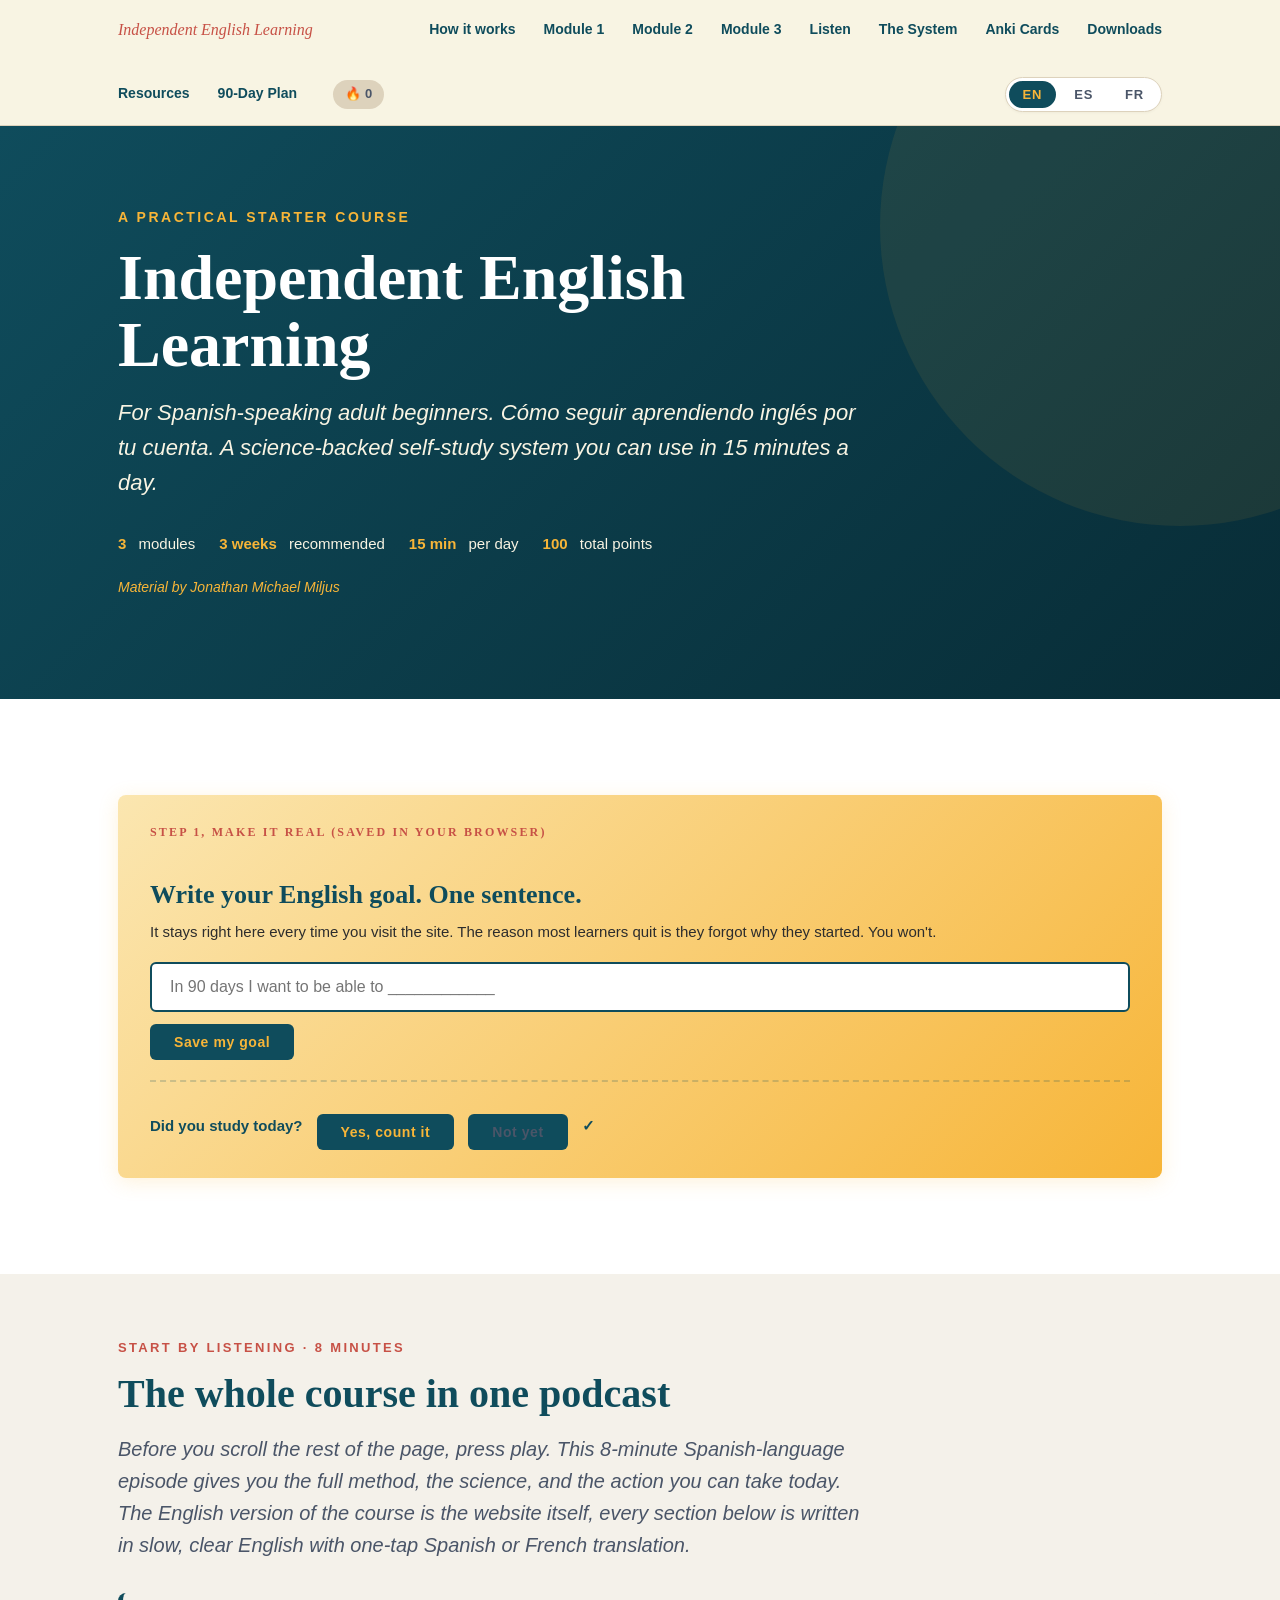
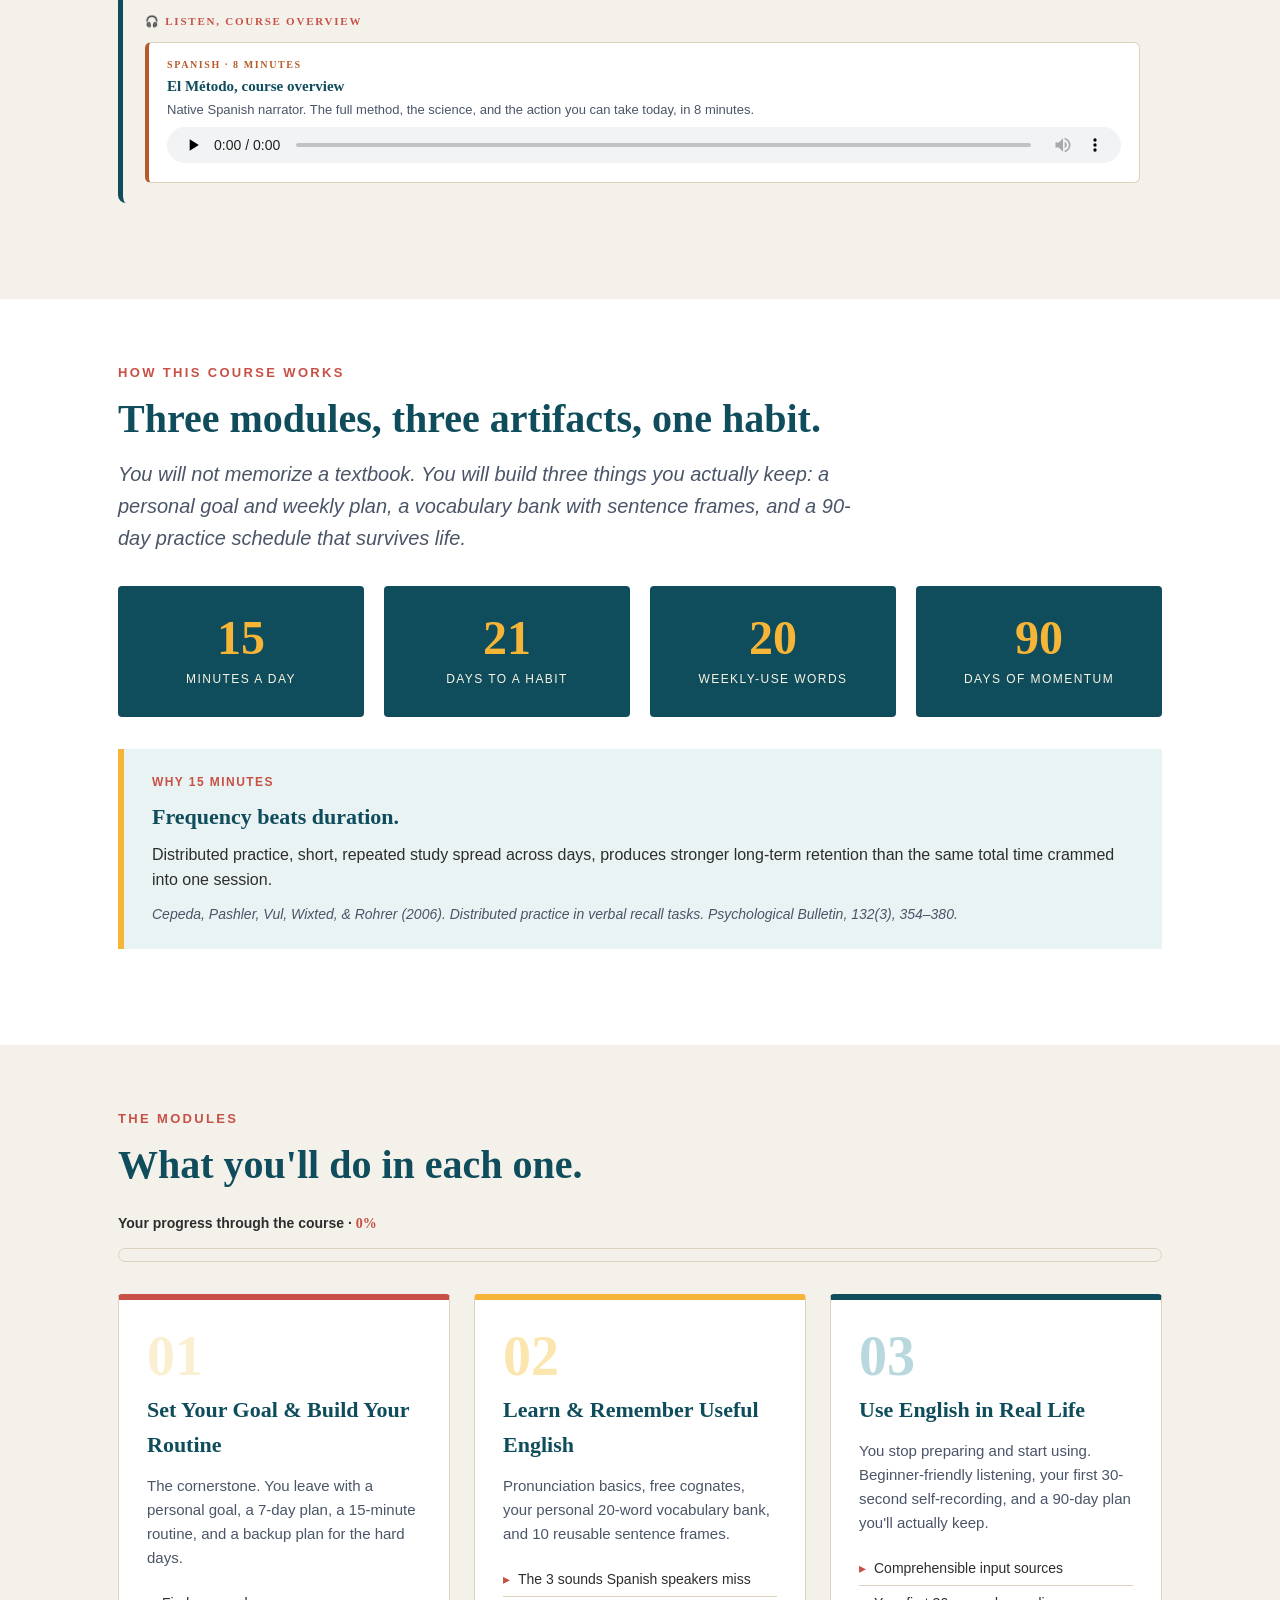
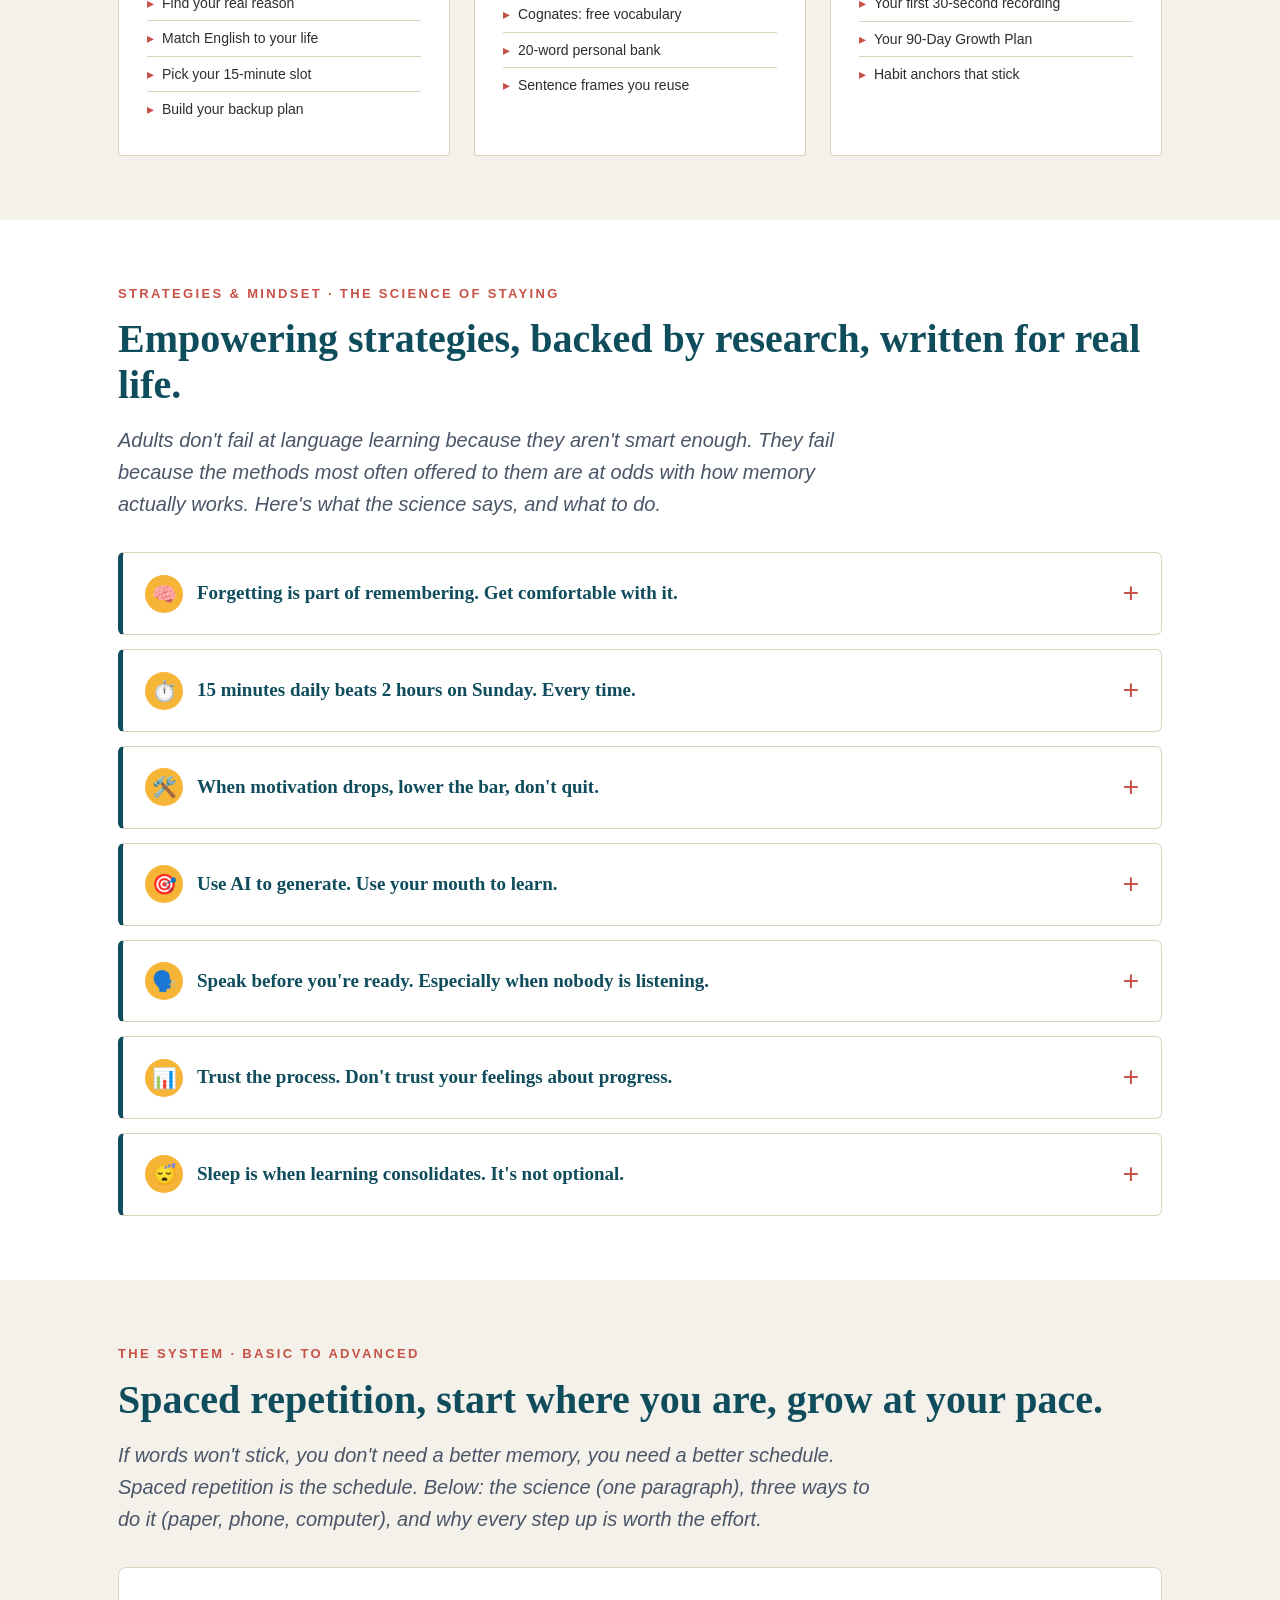
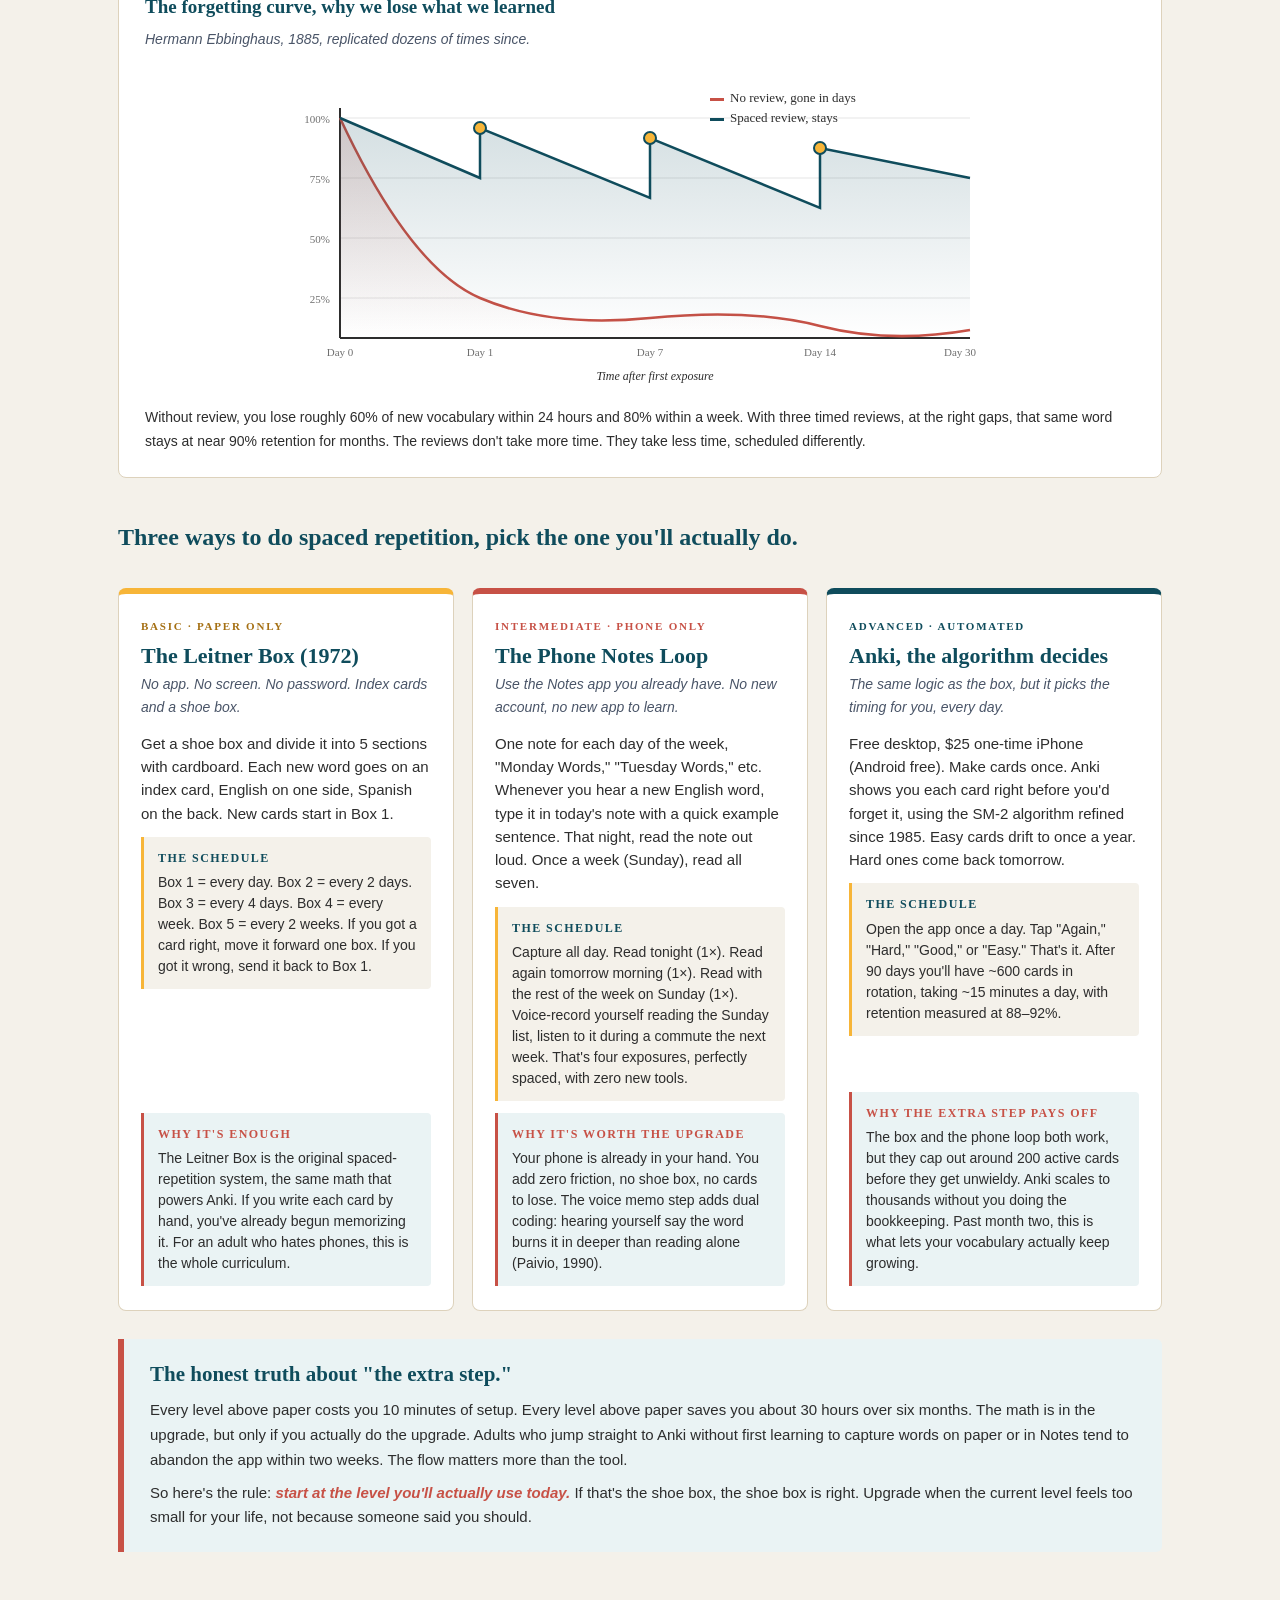
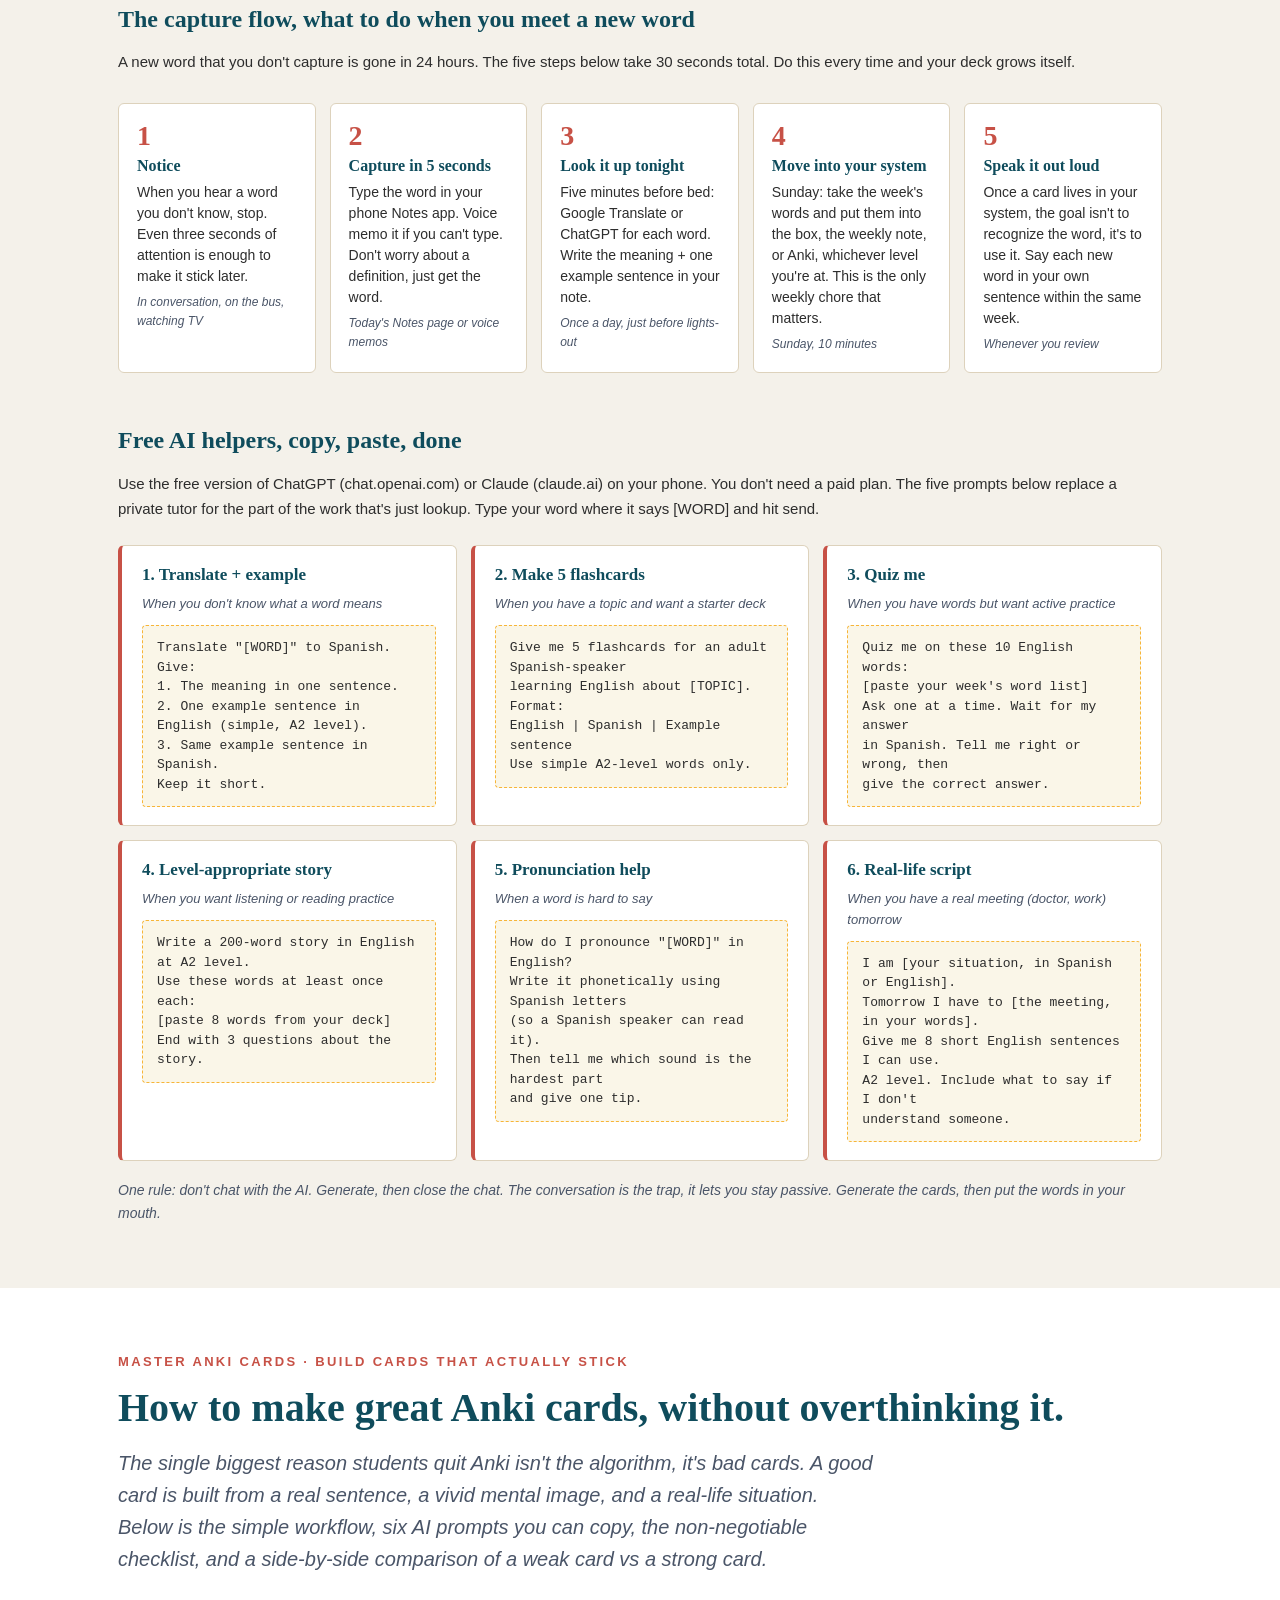
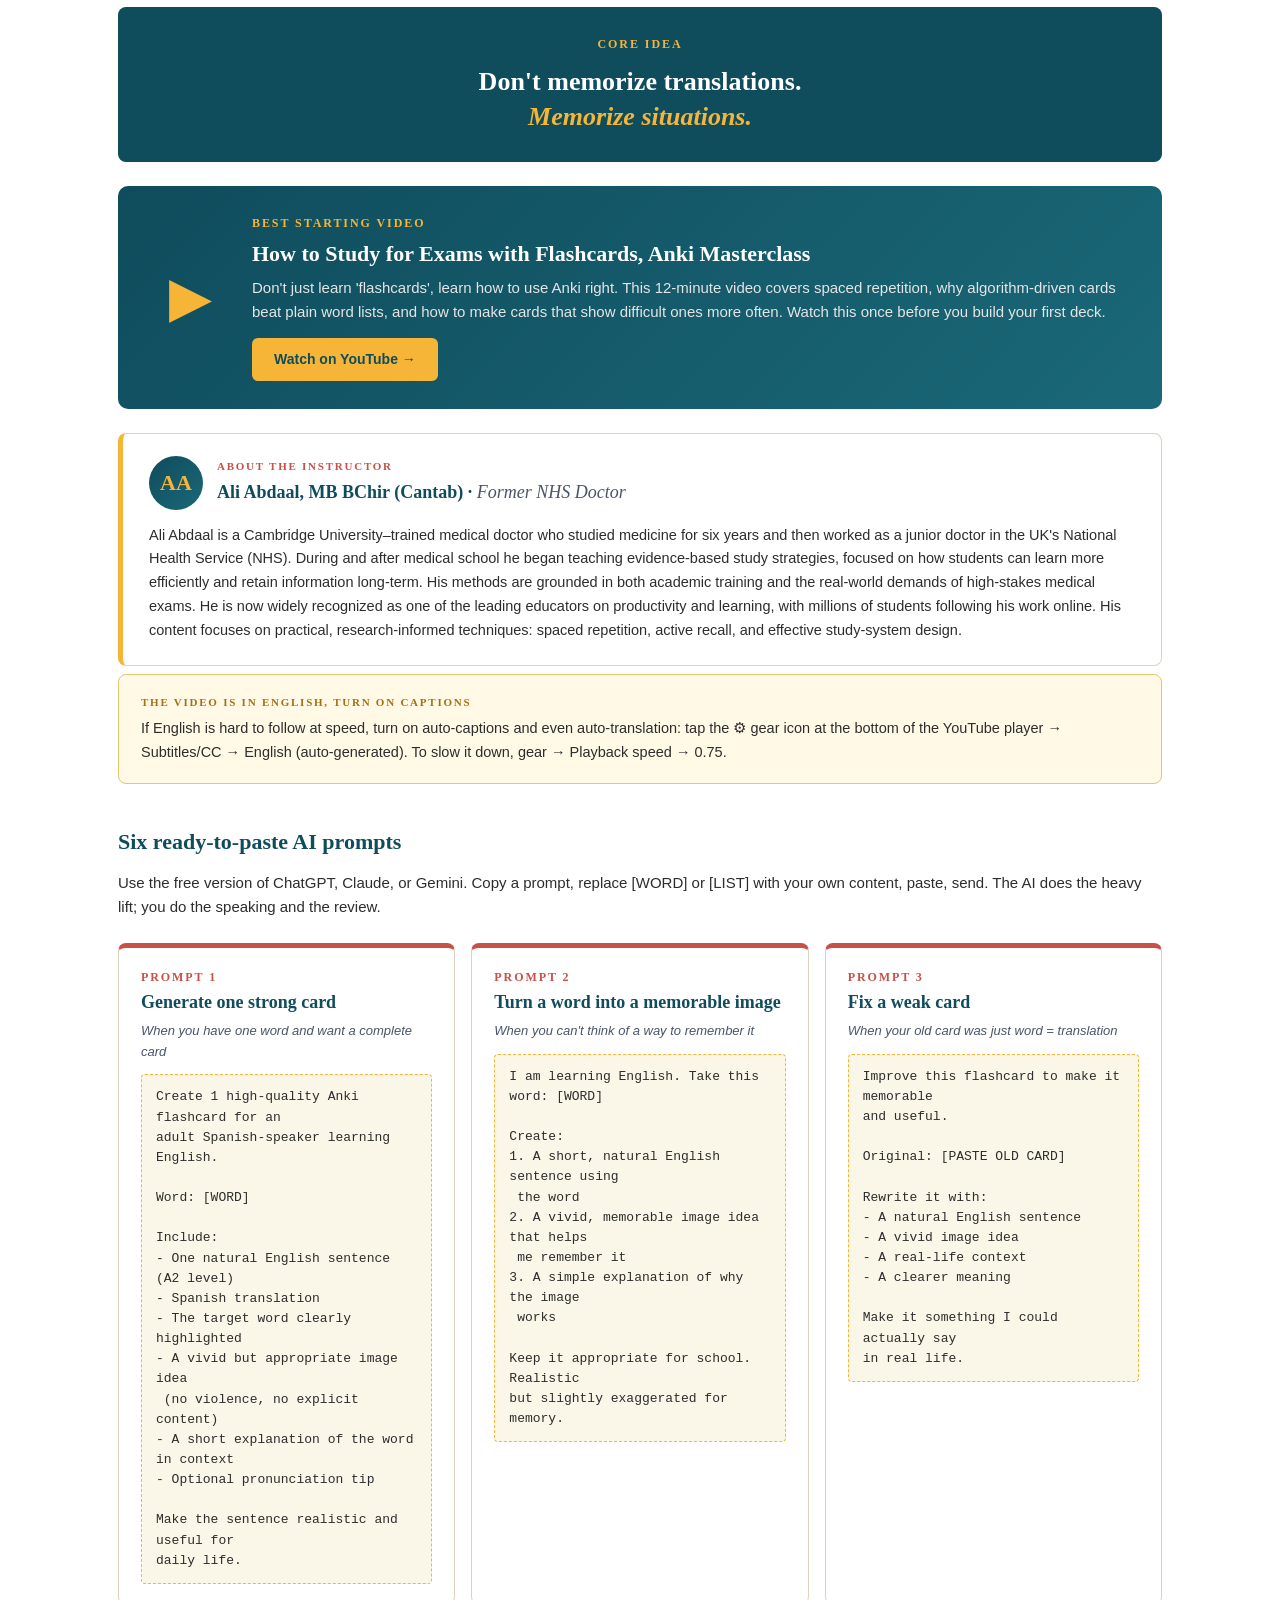
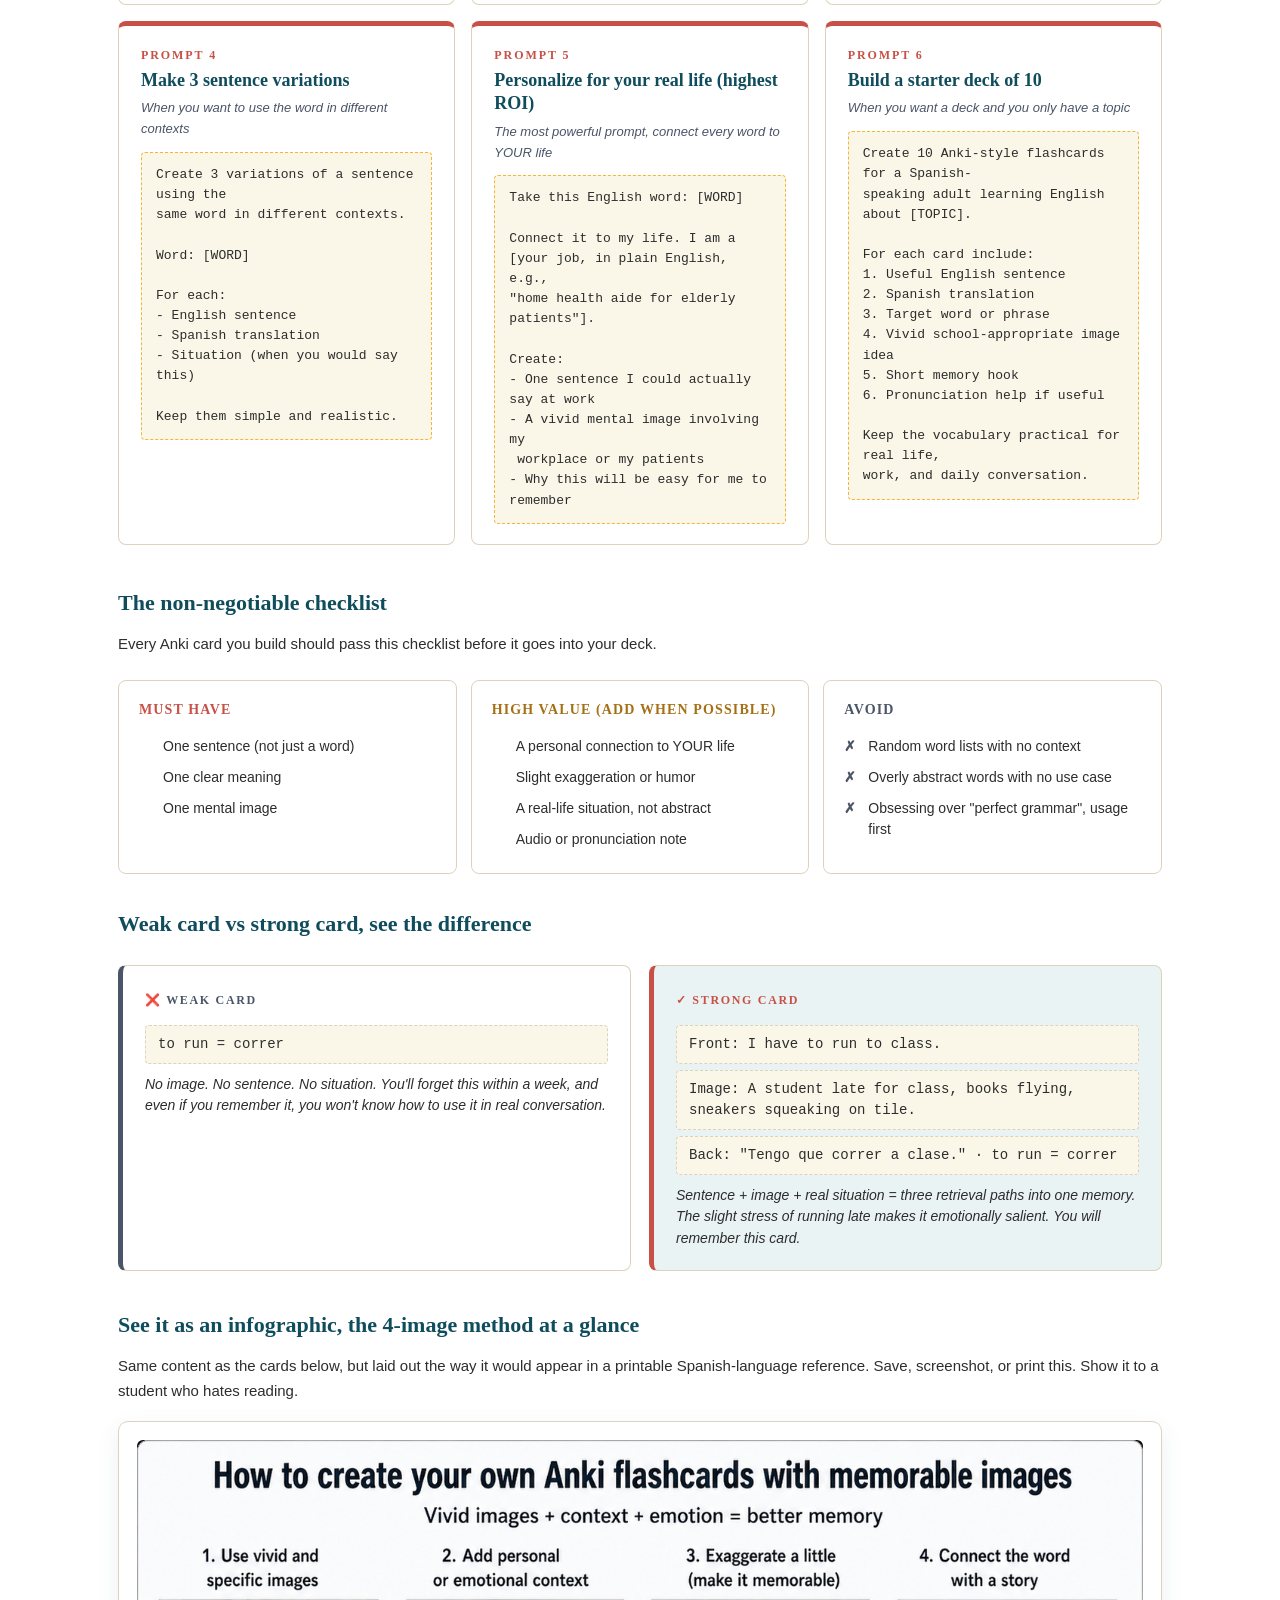
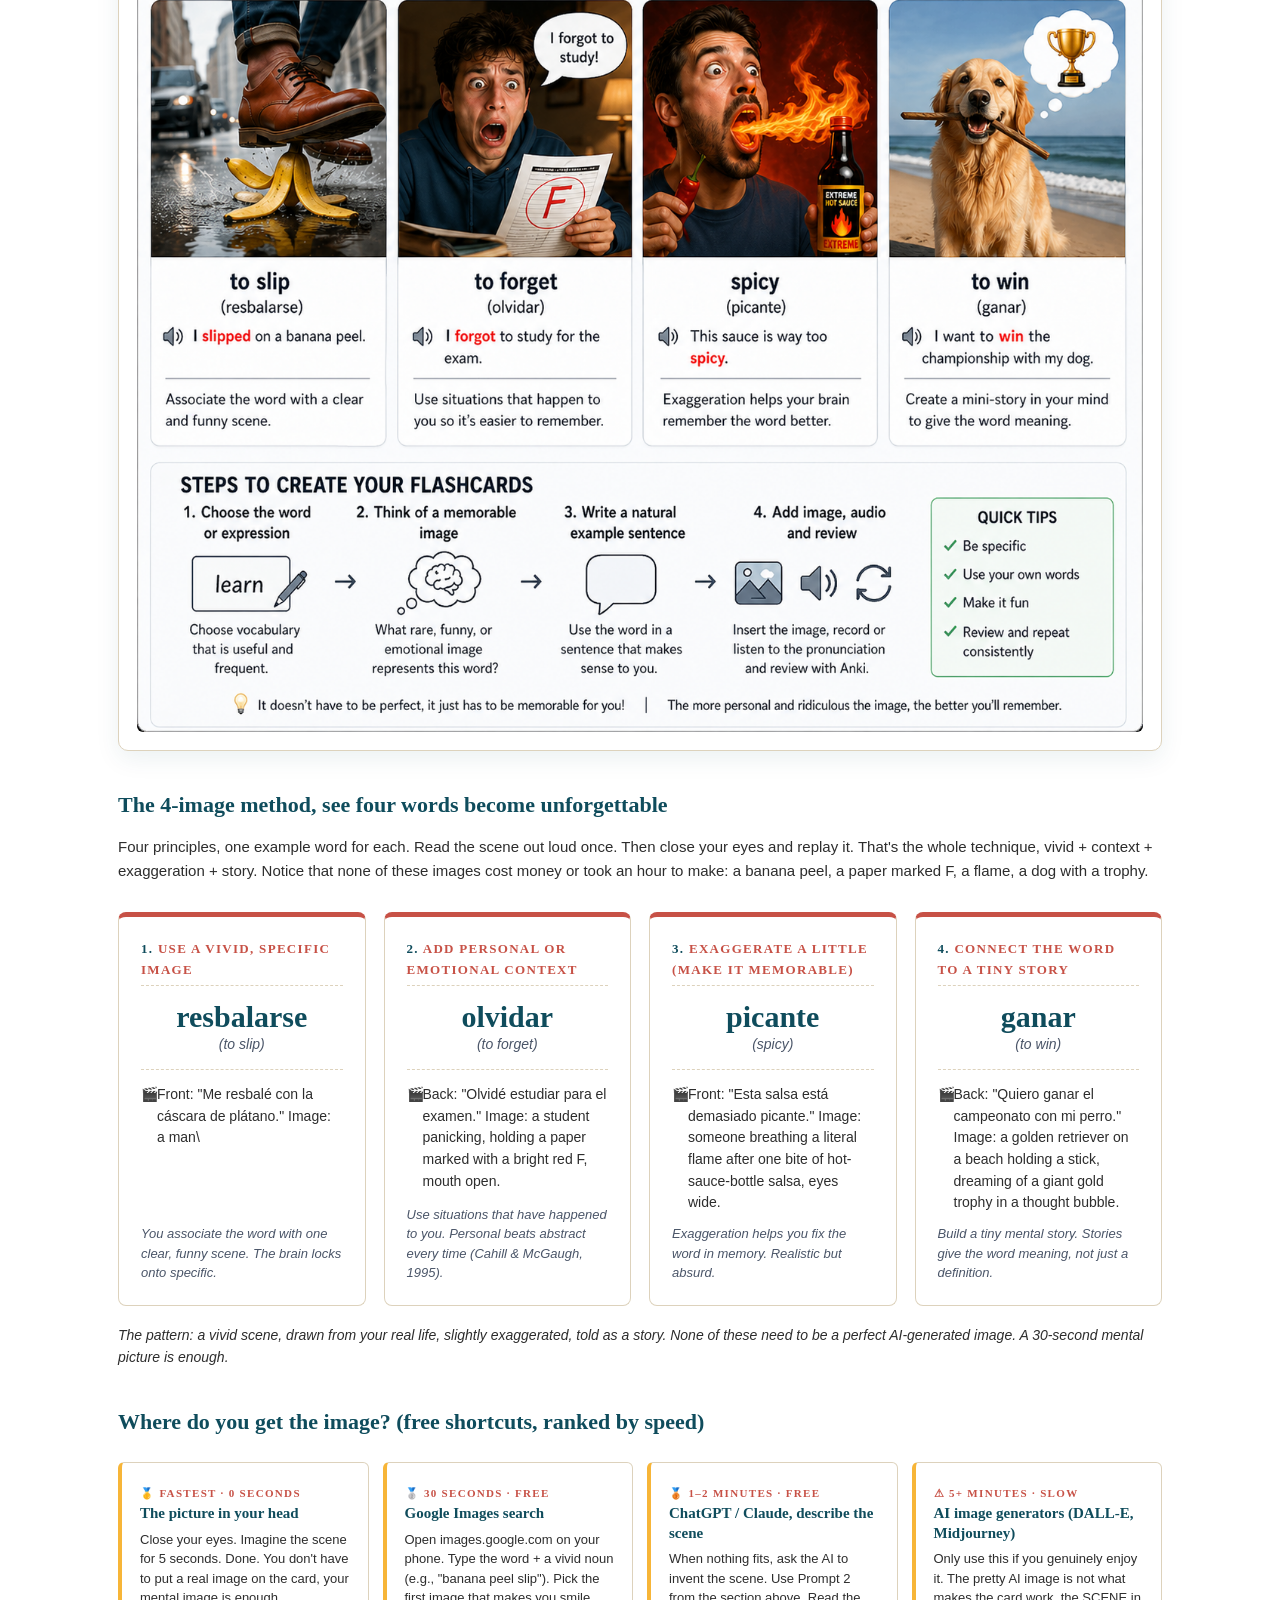
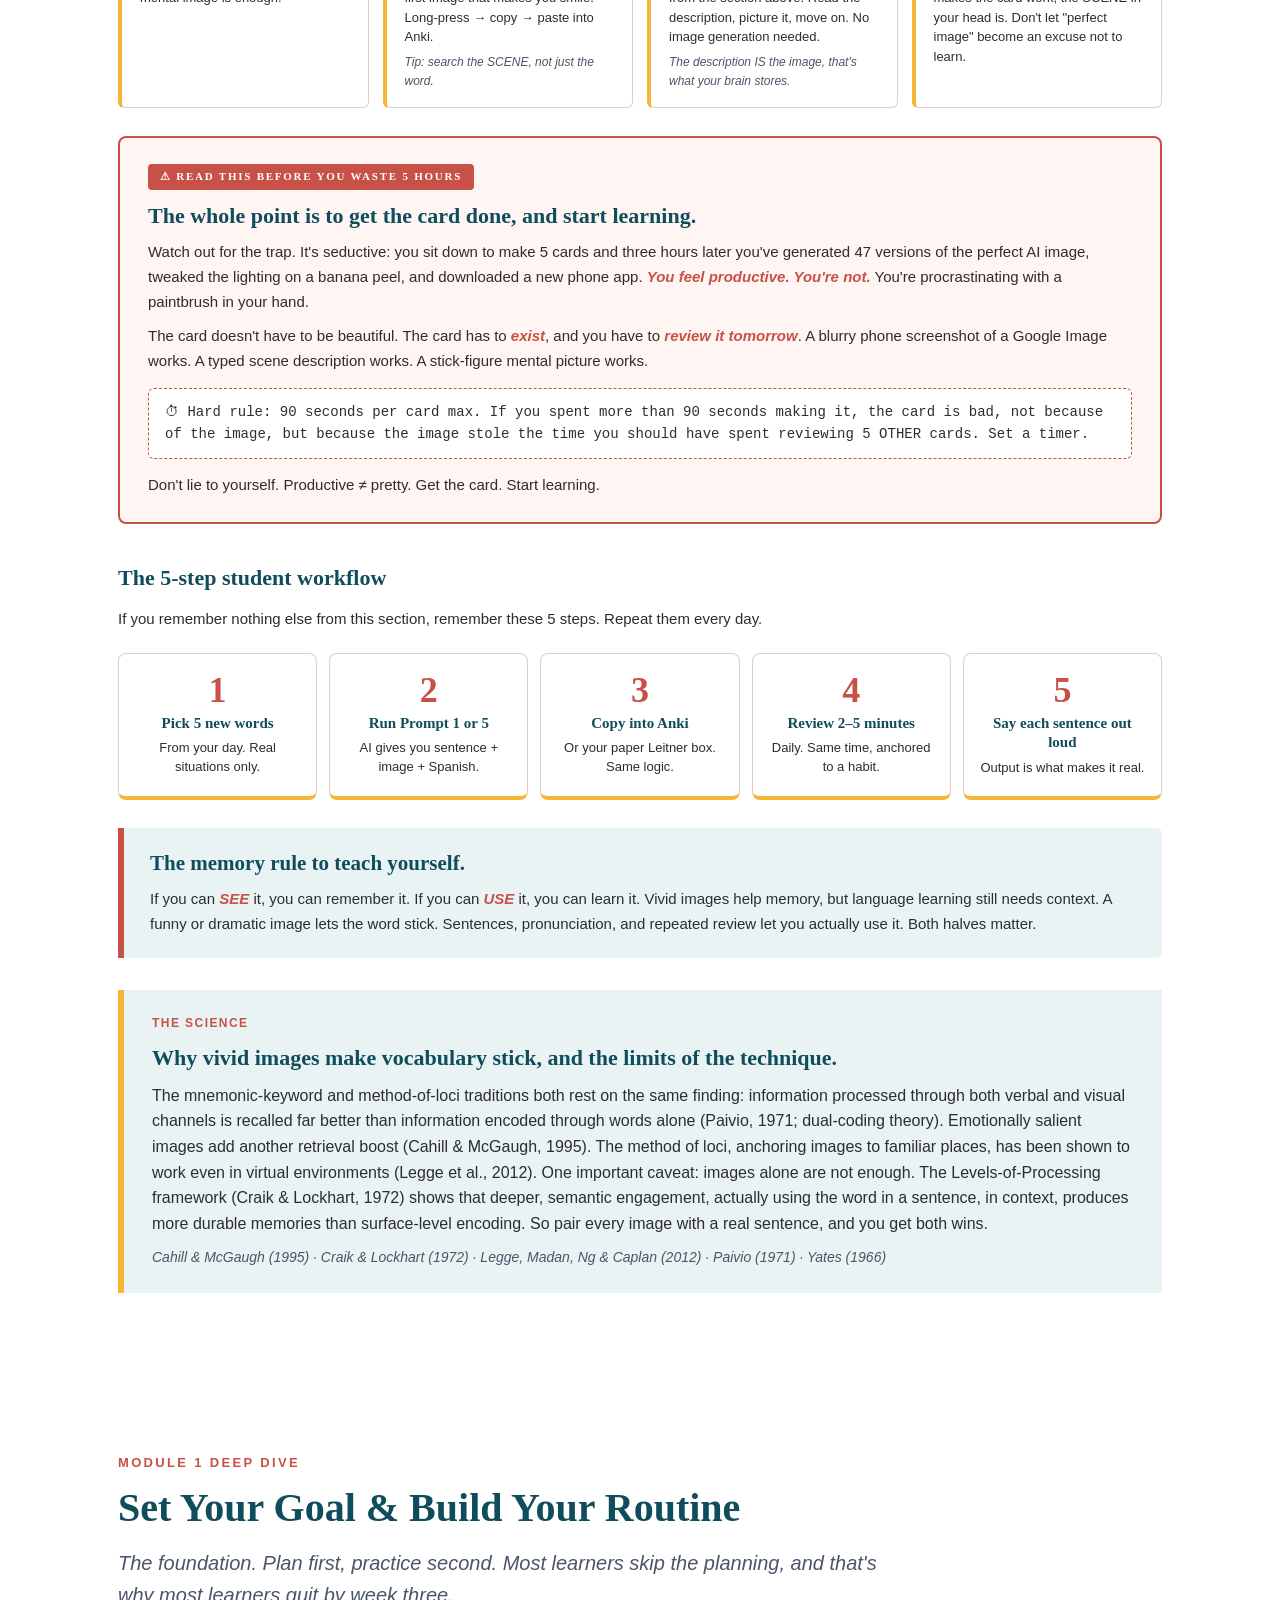
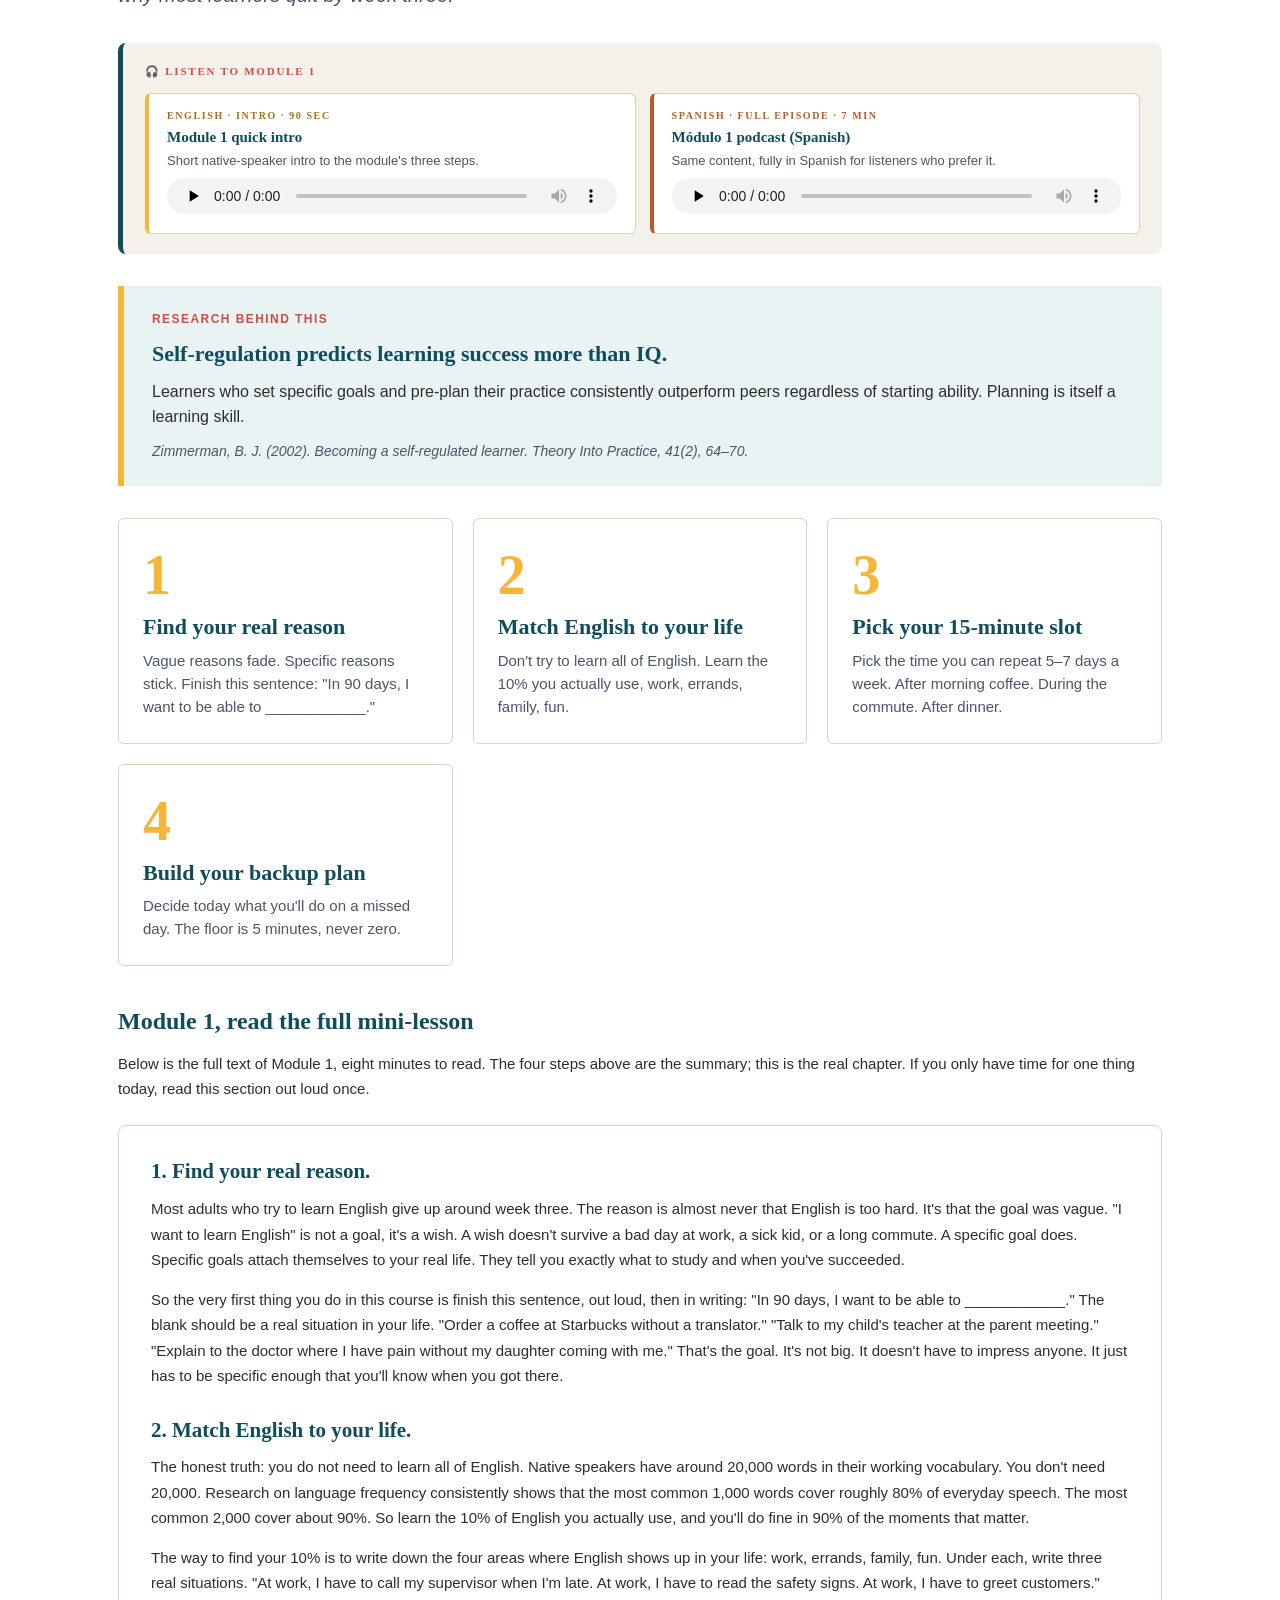
==== index.html @ b1356ace "Remove all English podcast references (user not making them) - Removed English_Podcast_Scripts.docx " ====
<!DOCTYPE html>
<html lang="en">
<head>
<meta charset="UTF-8">
<meta name="viewport" content="width=device-width, initial-scale=1.0">
<title>Independent English Learning · Curso Independiente de Inglés · Apprentissage de l'Anglais</title>
<meta name="description" content="A science-backed DIY English learning system for Spanish-speaking beginners. Material by Jonathan Michael Miljus.">
<meta name="author" content="Jonathan Michael Miljus">
<style>
 :root {
 --navy: #0F4C5C; --coral: #C75146; --gold: #F7B538; --cream: #F8F4E3;
 --soft: #F4F1EA; --research: #EAF3F4; --charcoal: #2D2D2D;
 --slate: #4A5568; --muted: #707A85; --rule: #DDD2BC; --white: #FFFFFF;
 }
 * { box-sizing: border-box; margin: 0; padding: 0; }
 html { scroll-behavior: smooth; }
 body {
 font-family: -apple-system, BlinkMacSystemFont, 'Segoe UI', 'Helvetica Neue', sans-serif;
 color: var(--charcoal); background: var(--white); line-height: 1.6;
 -webkit-font-smoothing: antialiased;
 }
 .serif { font-family: Georgia, 'Times New Roman', serif; }
 .container { max-width: 1100px; margin: 0 auto; padding: 0 28px; }

 /* HERO */
 .hero {
 background: linear-gradient(135deg, var(--navy) 0%, #082c36 100%);
 color: var(--white); padding: 80px 0 100px; position: relative; overflow: hidden;
 }
 .hero::after {
 content: ""; position: absolute; right: -200px; top: -200px;
 width: 600px; height: 600px; background: var(--gold); opacity: 0.08; border-radius: 50%;
 }
 .hero .eyebrow {
 color: var(--gold); letter-spacing: 0.18em; font-weight: 700;
 font-size: 14px; text-transform: uppercase; margin-bottom: 16px;
 }
 .hero h1 {
 font-family: Georgia, serif; font-size: 64px; line-height: 1.05;
 margin-bottom: 16px; max-width: 820px;
 }
 .hero .subtitle {
 font-size: 22px; color: var(--cream); font-style: italic;
 max-width: 740px; margin-bottom: 32px;
 }
 .hero .meta {
 display: flex; gap: 24px; flex-wrap: wrap; color: var(--cream); font-size: 15px;
 }
 .hero .meta strong { color: var(--gold); margin-right: 8px; }
 .hero .byline { margin-top: 20px; font-size: 14px; color: var(--gold); font-style: italic; }

 /* NAV */
 .nav {
 background: var(--cream); border-bottom: 1px solid var(--rule);
 position: sticky; top: 0; z-index: 10; padding: 12px 0;
 }
 .nav-inner {
 max-width: 1100px; margin: 0 auto; padding: 0 28px;
 display: flex; gap: 28px; flex-wrap: wrap; align-items: center;
 }
 .nav a {
 color: var(--navy); text-decoration: none; font-weight: 600;
 font-size: 14px; padding: 6px 0;
 border-bottom: 2px solid transparent; transition: border-color 0.2s;
 }
 .nav a:hover { border-bottom-color: var(--coral); }
 .nav .brand {
 font-family: Georgia, serif; font-style: italic; color: var(--coral);
 margin-right: auto; font-size: 16px;
 }
 .lang-toggle {
 margin-left: auto; display: flex; gap: 4px;
 background: var(--white); border: 1px solid var(--rule); border-radius: 24px;
 padding: 3px; box-shadow: 0 1px 3px rgba(0,0,0,0.04);
 }
 .lang-toggle button {
 border: none; background: transparent; color: var(--slate);
 font-size: 13px; font-weight: 700; padding: 6px 14px;
 cursor: pointer; border-radius: 18px; letter-spacing: 0.06em;
 text-transform: uppercase; transition: background 0.2s, color 0.2s;
 font-family: inherit;
 }
 .lang-toggle button:hover { color: var(--navy); }
 .lang-toggle button.active { background: var(--navy); color: var(--gold); }

 /* SECTION */
 section { padding: 64px 0; }
 section.alt { background: var(--soft); }
 .eyebrow {
 color: var(--coral); letter-spacing: 0.18em; font-weight: 700;
 font-size: 13px; text-transform: uppercase; margin-bottom: 12px;
 }
 h2 { font-family: Georgia, serif; font-size: 40px; color: var(--navy); margin-bottom: 16px; line-height: 1.15; }
 h3 { font-family: Georgia, serif; font-size: 26px; color: var(--navy); margin: 32px 0 12px; }
 .lead { font-size: 20px; color: var(--slate); font-style: italic; max-width: 760px; margin-bottom: 32px; }

 /* MODULE COMPLETE BUTTONS */
 .module-complete {
 margin-top: 32px; padding: 18px 24px; background: var(--white);
 border: 2px solid var(--coral); border-radius: 8px;
 display: flex; align-items: center; justify-content: space-between; gap: 16px;
 flex-wrap: wrap;
 }
 .module-complete .label {
 font-family: Georgia, serif; color: var(--navy); font-size: 17px; font-weight: 700;
 }
 .module-complete button {
 background: var(--coral); color: var(--white); border: none; padding: 10px 22px;
 font-weight: 700; font-size: 14px; border-radius: 6px; cursor: pointer; font-family: inherit;
 letter-spacing: 0.04em; transition: all 0.2s;
 }
 .module-complete button:hover { background: var(--navy); }
 .module-complete.done { border-color: var(--gold); background: var(--cream); }
 .module-complete.done .label::before { content: "✓ "; color: var(--coral); font-weight: 700; }
 .module-complete.done button { background: var(--slate); }

 /* INTERACTIVE WIDGETS */
 .streak-badge {
 background: var(--coral); color: var(--white); padding: 4px 12px; border-radius: 20px;
 font-size: 13px; font-weight: 700; display: inline-flex; align-items: center; gap: 4px;
 margin-left: 8px;
 }
 .streak-badge.zero { background: var(--rule); color: var(--slate); }

 /* Goal commitment widget, sits inside its own section */
 .goal-widget {
 background: linear-gradient(135deg, #FBE6B0 0%, var(--gold) 100%);
 border-radius: 8px; padding: 28px 32px; margin: 32px 0;
 box-shadow: 0 4px 20px rgba(247,181,56,0.18);
 }
 .goal-widget .step-label {
 font-family: Georgia, serif; font-size: 12px; font-weight: 700;
 color: var(--coral); letter-spacing: 0.18em; text-transform: uppercase; margin-bottom: 6px;
 }
 .goal-widget h3 { font-family: Georgia, serif; color: var(--navy); font-size: 26px; margin-bottom: 6px; }
 .goal-widget p.sub { color: var(--charcoal); font-size: 15px; margin-bottom: 18px; line-height: 1.5; }
 .goal-widget input[type="text"] {
 width: 100%; padding: 14px 18px; font-size: 16px; border: 2px solid var(--navy);
 border-radius: 6px; font-family: inherit; background: var(--white); color: var(--navy);
 transition: border-color 0.2s;
 }
 .goal-widget input[type="text"]:focus { outline: none; border-color: var(--coral); }
 .goal-widget button {
 margin-top: 12px; background: var(--navy); color: var(--gold); border: none;
 padding: 10px 24px; font-weight: 700; font-size: 14px; border-radius: 6px; cursor: pointer;
 letter-spacing: 0.04em;
 }
 .goal-widget button:hover { background: #082c36; }
 .goal-widget .saved {
 background: var(--white); border-radius: 6px; padding: 18px 22px; margin-top: 12px;
 border-left: 5px solid var(--coral);
 }
 .goal-widget .saved .label {
 font-family: Georgia, serif; font-size: 11px; font-weight: 700; color: var(--coral);
 letter-spacing: 0.14em; text-transform: uppercase; margin-bottom: 6px;
 }
 .goal-widget .saved .value {
 font-family: Georgia, serif; font-size: 22px; color: var(--navy); font-style: italic;
 line-height: 1.4;
 }
 .goal-widget .saved button {
 background: transparent; color: var(--slate); margin-top: 10px; padding: 4px 0;
 font-size: 13px; text-decoration: underline;
 }
 .goal-widget .checkin {
 margin-top: 20px; padding-top: 20px; border-top: 2px dashed rgba(15,76,92,0.2);
 display: flex; align-items: center; gap: 14px; flex-wrap: wrap;
 }
 .goal-widget .checkin .label { font-weight: 700; color: var(--navy); font-size: 15px; }
 .goal-widget .checkin .btn-yes.goal-widget .checkin .btn-no {
 padding: 8px 18px; font-size: 14px; font-weight: 700; border-radius: 6px; cursor: pointer;
 border: 2px solid var(--navy); background: var(--white); color: var(--navy); transition: all 0.2s;
 margin-top: 0;
 }
 .goal-widget .checkin .btn-yes:hover { background: var(--navy); color: var(--gold); }
 .goal-widget .checkin .btn-no { border-color: var(--slate); color: var(--slate); }
 .goal-widget .checkin .btn-no:hover { background: var(--slate); color: var(--white); }
 .goal-widget .checkin-done {
 color: var(--navy); font-weight: 700; font-size: 15px;
 display: flex; align-items: center; gap: 8px;
 }

 /* Module progress bar */
 .progress-row {
 display: grid; grid-template-columns: 1fr; gap: 12px; margin: 24px 0 32px;
 }
 .progress-track {
 background: var(--soft); border-radius: 999px; height: 14px; overflow: hidden;
 position: relative; border: 1px solid var(--rule);
 }
 .progress-fill {
 background: linear-gradient(90deg, var(--coral) 0%, var(--gold) 100%);
 height: 100%; transition: width 0.4s ease;
 }
 .progress-label { font-size: 14px; color: var(--charcoal); font-weight: 600; }
 .progress-label .pct { color: var(--coral); font-family: Georgia, serif; font-weight: 700; }

 /* Strategy cards (accordion) */
 .strategies { display: grid; grid-template-columns: 1fr; gap: 14px; margin-top: 28px; }
 .strategy {
 background: var(--white); border: 1px solid var(--rule); border-radius: 6px;
 border-left: 5px solid var(--navy); overflow: hidden;
 transition: border-left-color 0.2s;
 }
 .strategy:hover { border-left-color: var(--coral); }
 .strategy summary {
 padding: 18px 22px; cursor: pointer; display: flex; align-items: center; gap: 14px;
 list-style: none; user-select: none;
 }
 .strategy summary::-webkit-details-marker { display: none; }
 .strategy summary::after {
 content: "+"; margin-left: auto; font-size: 28px; color: var(--coral); font-weight: 300;
 transition: transform 0.25s;
 }
 .strategy[open] summary::after { content: "−"; }
 .strategy .icon-circle {
 background: var(--gold); color: var(--navy); width: 38px; height: 38px;
 border-radius: 50%; display: flex; align-items: center; justify-content: center;
 font-size: 20px; flex-shrink: 0;
 }
 .strategy h4 { font-family: Georgia, serif; color: var(--navy); font-size: 19px; margin: 0; line-height: 1.3; }
 .strategy .body {
 padding: 0 22px 22px 74px; color: var(--charcoal); font-size: 15px; line-height: 1.6;
 }
 .strategy .body p { margin-bottom: 10px; }
 .strategy .body cite {
 display: block; margin-top: 10px; font-size: 13px; color: var(--slate); font-style: italic;
 }
 .strategy .body strong { color: var(--navy); }

 /* Spaced-repetition deep dive */
 .sr-curve-wrap {
 background: var(--white); border: 1px solid var(--rule); border-radius: 8px;
 padding: 24px 26px; margin: 28px 0;
 }
 .sr-curve-wrap h4 {
 font-family: Georgia, serif; color: var(--navy); font-size: 19px; margin: 0 0 6px;
 }
 .sr-curve-wrap .sub { color: var(--slate); font-size: 14px; font-style: italic; margin: 0 0 18px; }
 .sr-curve-svg { width: 100%; height: auto; max-width: 720px; display: block; margin: 0 auto; }
 .sr-tiers {
 display: grid; grid-template-columns: repeat(auto-fit, minmax(280px, 1fr));
 gap: 18px; margin: 32px 0 12px;
 }
 .sr-tier {
 background: var(--white); border: 1px solid var(--rule); border-radius: 8px;
 border-top: 6px solid var(--navy); padding: 24px 22px;
 display: flex; flex-direction: column; transition: transform 0.2s, box-shadow 0.2s;
 }
 .sr-tier:hover { transform: translateY(-3px); box-shadow: 0 12px 28px rgba(15,76,92,0.10); }
 .sr-tier.basic { border-top-color: var(--gold); }
 .sr-tier.intermediate { border-top-color: var(--coral); }
 .sr-tier.advanced { border-top-color: var(--navy); }
 .sr-tier .level-badge {
 display: inline-block; font-family: Georgia, serif; font-size: 11px;
 font-weight: 700; letter-spacing: 0.16em; text-transform: uppercase;
 margin-bottom: 6px; color: var(--coral);
 }
 .sr-tier.basic .level-badge { color: #A57014; }
 .sr-tier.advanced .level-badge { color: var(--navy); }
 .sr-tier h4 {
 font-family: Georgia, serif; color: var(--navy); font-size: 22px;
 margin: 0 0 4px; line-height: 1.25;
 }
 .sr-tier .tagline { color: var(--slate); font-style: italic; font-size: 14px; margin-bottom: 14px; }
 .sr-tier .what {
 font-size: 15px; color: var(--charcoal); line-height: 1.55; margin-bottom: 12px;
 }
 .sr-tier .how-block {
 background: var(--soft); border-left: 3px solid var(--gold);
 padding: 12px 14px; border-radius: 0 4px 4px 0; margin-bottom: 12px;
 }
 .sr-tier .how-block strong {
 display: block; font-family: Georgia, serif; color: var(--navy);
 font-size: 12px; letter-spacing: 0.12em; text-transform: uppercase; margin-bottom: 4px;
 }
 .sr-tier .how-block p { font-size: 14px; color: var(--charcoal); margin: 0; line-height: 1.5; }
 .sr-tier .worth {
 background: var(--research); border-left: 3px solid var(--coral);
 padding: 12px 14px; border-radius: 0 4px 4px 0; margin-top: auto;
 }
 .sr-tier .worth strong {
 display: block; font-family: Georgia, serif; color: var(--coral);
 font-size: 12px; letter-spacing: 0.12em; text-transform: uppercase; margin-bottom: 4px;
 }
 .sr-tier .worth p { font-size: 14px; color: var(--charcoal); margin: 0; line-height: 1.5; }

 /* Capture flow */
 .capture-flow {
 display: grid; grid-template-columns: repeat(auto-fit, minmax(180px, 1fr));
 gap: 14px; margin: 28px 0;
 }
 .capture-step {
 background: var(--white); border: 1px solid var(--rule); border-radius: 6px;
 padding: 18px 18px; position: relative;
 }
 .capture-step .num {
 font-family: Georgia, serif; color: var(--coral); font-weight: 700;
 font-size: 28px; line-height: 1; margin-bottom: 6px;
 }
 .capture-step h5 {
 font-family: Georgia, serif; color: var(--navy); font-size: 16px;
 margin: 0 0 6px; line-height: 1.25;
 }
 .capture-step p { color: var(--charcoal); font-size: 14px; line-height: 1.5; margin: 0; }
 .capture-step .when { font-size: 12px; color: var(--slate); font-style: italic; margin-top: 6px; }

 /* AI helper prompts */
 .ai-prompt-grid {
 display: grid; grid-template-columns: repeat(auto-fit, minmax(280px, 1fr));
 gap: 14px; margin: 24px 0 12px;
 }
 .ai-prompt {
 background: var(--white); border: 1px solid var(--rule); border-radius: 6px;
 border-left: 4px solid var(--coral); padding: 18px 20px;
 }
 .ai-prompt h5 {
 font-family: Georgia, serif; color: var(--navy); font-size: 17px;
 margin: 0 0 8px; line-height: 1.3;
 }
 .ai-prompt .use-when { color: var(--slate); font-size: 13px; font-style: italic; margin-bottom: 10px; }
 .ai-prompt pre {
 background: #FAF6E8; border-radius: 4px; padding: 12px 14px;
 font-family: 'Courier New', monospace; font-size: 13px;
 color: var(--charcoal); white-space: pre-wrap; word-wrap: break-word;
 border: 1px dashed var(--gold); line-height: 1.5; margin: 0;
 }
 .why-extra-step {
 background: var(--research); border-left: 6px solid var(--coral);
 padding: 22px 26px; margin: 28px 0; border-radius: 0 6px 6px 0;
 }
 .why-extra-step h4 {
 font-family: Georgia, serif; color: var(--navy); font-size: 21px;
 margin: 0 0 10px; line-height: 1.3;
 }
 .why-extra-step p { color: var(--charcoal); font-size: 15px; line-height: 1.65; margin: 0 0 8px; }
 .why-extra-step p:last-child { margin-bottom: 0; }
 .why-extra-step em { color: var(--coral); font-style: italic; font-weight: 700; }

 /* Anki Master section */
 .core-rule {
 background: var(--navy); color: var(--white);
 padding: 28px 32px; border-radius: 8px;
 margin: 24px 0; text-align: center;
 }
 .core-rule .label {
 font-family: Georgia, serif; font-size: 12px; font-weight: 700;
 letter-spacing: 0.16em; text-transform: uppercase;
 color: var(--gold); margin-bottom: 10px;
 }
 .core-rule .rule {
 font-family: Georgia, serif; font-size: 26px; font-weight: 700;
 line-height: 1.35; color: var(--white);
 }
 .core-rule .rule em { color: var(--gold); font-style: italic; font-weight: 700; }
 .anki-prompts { display: grid; grid-template-columns: repeat(auto-fit, minmax(320px, 1fr)); gap: 16px; margin: 24px 0; }
 .anki-prompt-card {
 background: var(--white); border: 1px solid var(--rule); border-radius: 8px;
 border-top: 5px solid var(--coral); padding: 20px 22px;
 display: flex; flex-direction: column;
 }
 .anki-prompt-card .num {
 display: inline-block; font-family: Georgia, serif; font-size: 12px;
 font-weight: 700; color: var(--coral); letter-spacing: 0.16em; text-transform: uppercase;
 margin-bottom: 4px;
 }
 .anki-prompt-card h5 {
 font-family: Georgia, serif; color: var(--navy); font-size: 18px;
 margin: 0 0 6px; line-height: 1.3;
 }
 .anki-prompt-card .when { color: var(--slate); font-size: 13px; font-style: italic; margin-bottom: 12px; }
 .anki-prompt-card pre {
 background: #FAF6E8; border-radius: 4px; padding: 12px 14px;
 font-family: 'Courier New', monospace; font-size: 13px;
 color: var(--charcoal); white-space: pre-wrap; word-wrap: break-word;
 border: 1px dashed var(--gold); line-height: 1.55; margin: 0;
 }
 .checklist-grid {
 display: grid; grid-template-columns: repeat(auto-fit, minmax(220px, 1fr));
 gap: 14px; margin: 24px 0;
 }
 .checklist-card {
 background: var(--white); border: 1px solid var(--rule); border-radius: 8px;
 padding: 18px 20px;
 }
 .checklist-card h6 {
 font-family: Georgia, serif; font-size: 14px; font-weight: 700;
 letter-spacing: 0.08em; text-transform: uppercase; margin: 0 0 10px;
 }
 .checklist-card.must h6 { color: var(--coral); }
 .checklist-card.high h6 { color: #A57014; }
 .checklist-card.avoid h6 { color: var(--slate); }
 .checklist-card ul { list-style: none; margin: 0; padding: 0; }
 .checklist-card li {
 padding: 5px 0 5px 24px; font-size: 14px; color: var(--charcoal);
 line-height: 1.5; position: relative;
 }
 .checklist-card.must li::before.checklist-card.high li::before {
 content: "✓"; position: absolute; left: 0; color: var(--coral); font-weight: 700;
 }
 .checklist-card.high li::before { color: #A57014; }
 .checklist-card.avoid li::before {
 content: "✗"; position: absolute; left: 0; color: var(--slate); font-weight: 700;
 }
 .before-after {
 display: grid; grid-template-columns: repeat(auto-fit, minmax(280px, 1fr));
 gap: 18px; margin: 24px 0;
 }
 .ba-card { background: var(--white); border: 1px solid var(--rule); border-radius: 8px; padding: 20px 22px; }
 .ba-card.bad { border-left: 5px solid var(--slate); }
 .ba-card.good { border-left: 5px solid var(--coral); background: var(--research); }
 .ba-card .ba-label {
 display: inline-block; font-family: Georgia, serif; font-size: 12px;
 font-weight: 700; letter-spacing: 0.14em; text-transform: uppercase; margin-bottom: 8px;
 }
 .ba-card.bad .ba-label { color: var(--slate); }
 .ba-card.good .ba-label { color: var(--coral); }
 .ba-card .ba-line {
 font-family: 'Courier New', monospace; background: #FAF6E8;
 padding: 8px 12px; border-radius: 4px; font-size: 14px;
 margin: 6px 0; color: var(--charcoal); line-height: 1.5;
 border: 1px dashed var(--rule);
 }
 .ba-card .ba-why {
 font-size: 14px; color: var(--charcoal); font-style: italic; margin: 10px 0 0;
 line-height: 1.55;
 }
 .video-callout {
 background: linear-gradient(135deg, var(--navy) 0%, #1a6878 100%);
 color: var(--white); border-radius: 10px; padding: 28px 32px;
 margin: 24px 0; display: grid; grid-template-columns: 80px 1fr;
 gap: 22px; align-items: center;
 }
 @media (max-width: 540px) {
 .video-callout { grid-template-columns: 1fr; gap: 14px; text-align: center; }
 }
 .video-callout .icon {
 font-size: 56px; line-height: 1; text-align: center; color: var(--gold);
 }
 .video-callout .label {
 font-family: Georgia, serif; font-size: 12px; font-weight: 700;
 letter-spacing: 0.16em; text-transform: uppercase; color: var(--gold);
 margin-bottom: 6px;
 }
 .video-callout h4 {
 font-family: Georgia, serif; font-size: 22px; line-height: 1.3;
 margin: 0 0 8px; color: var(--white);
 }
 .video-callout p { font-size: 15px; line-height: 1.6; margin: 0 0 14px; color: #E5E5E5; }
 .video-callout a {
 display: inline-block; background: var(--gold); color: var(--navy);
 padding: 10px 22px; border-radius: 6px; font-weight: 700; text-decoration: none;
 font-size: 14px; transition: background 0.2s;
 }
 .video-callout a:hover { background: var(--white); }

 /* 4-word visual example panel, vivid, personal, exaggerated, story */
 .image-method {
 margin: 28px 0;
 }
 .image-method-grid {
 display: grid; grid-template-columns: repeat(auto-fit, minmax(240px, 1fr));
 gap: 18px; margin-top: 18px;
 }
 .image-card {
 background: var(--white); border: 1px solid var(--rule); border-radius: 8px;
 padding: 22px 22px; display: flex; flex-direction: column;
 border-top: 5px solid var(--coral);
 }
 .image-card .principle {
 font-family: Georgia, serif; font-size: 13px; font-weight: 700;
 letter-spacing: 0.10em; text-transform: uppercase; color: var(--coral);
 margin-bottom: 4px;
 }
 .image-card .principle-num { color: var(--navy); }
 .image-card .principle-en { color: var(--coral); }
 .image-card h5 {
 font-family: Georgia, serif; color: var(--navy); font-size: 17px;
 margin: 0 0 14px; line-height: 1.3;
 }
 .image-card .word {
 text-align: center; padding: 14px 0; border-top: 1px dashed var(--rule);
 border-bottom: 1px dashed var(--rule); margin-bottom: 14px;
 }
 .image-card .word .es {
 font-family: Georgia, serif; font-size: 30px; color: var(--navy);
 font-weight: 700; line-height: 1.1;
 }
 .image-card .word .en { font-size: 14px; color: var(--slate); font-style: italic; }
 .image-card .scene {
 font-size: 14px; color: var(--charcoal); line-height: 1.55;
 margin-bottom: 10px; padding-left: 16px; position: relative;
 }
 .image-card .scene::before {
 content: "🎬"; position: absolute; left: 0; top: 0;
 }
 .image-card .why {
 font-size: 13px; color: var(--slate); font-style: italic;
 line-height: 1.5; margin-top: auto;
 }

 /* "Don't lie to yourself" warning callout, coral-bordered, slightly alarming */
 .anti-procrastinate {
 background: #FFF5F2; border: 2px solid var(--coral); border-radius: 8px;
 padding: 24px 28px; margin: 28px 0; position: relative;
 }
 .anti-procrastinate .warn-label {
 display: inline-block; background: var(--coral); color: var(--white);
 font-family: Georgia, serif; font-size: 11px; font-weight: 700;
 letter-spacing: 0.16em; text-transform: uppercase;
 padding: 4px 12px; border-radius: 4px; margin-bottom: 12px;
 }
 .anti-procrastinate h4 {
 font-family: Georgia, serif; color: var(--navy); font-size: 22px;
 margin: 0 0 10px; line-height: 1.3;
 }
 .anti-procrastinate p { color: var(--charcoal); font-size: 15px; line-height: 1.65; margin: 0 0 10px; }
 .anti-procrastinate p:last-child { margin-bottom: 0; }
 .anti-procrastinate em { color: var(--coral); font-style: italic; font-weight: 700; }
 .anti-procrastinate .timer {
 background: var(--white); border: 1px dashed var(--coral); border-radius: 6px;
 padding: 12px 16px; margin-top: 14px; font-family: 'Courier New', monospace;
 font-size: 14px; color: var(--charcoal); line-height: 1.6;
 }

 /* Image source row (Google Images, AI, etc.) */
 .image-sources {
 display: grid; grid-template-columns: repeat(auto-fit, minmax(220px, 1fr));
 gap: 14px; margin: 22px 0;
 }
 .source-card {
 background: var(--white); border: 1px solid var(--rule); border-radius: 6px;
 padding: 16px 18px; border-left: 4px solid var(--gold);
 }
 .source-card h6 {
 font-family: Georgia, serif; color: var(--navy); font-size: 15px;
 margin: 0 0 6px; line-height: 1.3;
 }
 .source-card .speed {
 font-family: Georgia, serif; font-size: 11px; font-weight: 700;
 letter-spacing: 0.12em; text-transform: uppercase; color: var(--coral);
 margin-bottom: 4px;
 }
 .source-card p { font-size: 13px; color: var(--charcoal); line-height: 1.5; margin: 0; }
 .source-card .tip { font-size: 12px; color: var(--slate); font-style: italic; margin-top: 6px; display: block; }

 /* Workflow steps, 5 simple steps */
 .workflow-row {
 display: grid; grid-template-columns: repeat(auto-fit, minmax(150px, 1fr));
 gap: 12px; margin: 22px 0;
 }
 .workflow-step {
 background: var(--white); border: 1px solid var(--rule); border-radius: 8px;
 padding: 18px 16px; text-align: center;
 border-bottom: 4px solid var(--gold);
 }
 .workflow-step .num {
 font-family: Georgia, serif; font-size: 36px; font-weight: 700;
 color: var(--coral); line-height: 1; margin-bottom: 6px;
 }
 .workflow-step h6 {
 font-family: Georgia, serif; color: var(--navy); font-size: 15px;
 margin: 0 0 6px; line-height: 1.3;
 }
 .workflow-step p { font-size: 13px; color: var(--charcoal); margin: 0; line-height: 1.45; }

 /* Vocabulary flashcard player */
 .flashcard-widget {
 background: var(--soft); padding: 28px; border-radius: 8px; margin: 24px 0;
 border: 1px solid var(--rule);
 }
 .flashcard-widget .head {
 display: flex; align-items: center; justify-content: space-between; margin-bottom: 16px;
 }
 .flashcard-widget .head .label {
 font-family: Georgia, serif; font-size: 12px; font-weight: 700; color: var(--coral);
 letter-spacing: 0.14em; text-transform: uppercase;
 }
 .flashcard-widget .progress {
 font-size: 14px; color: var(--slate); font-weight: 600;
 }
 .flashcard {
 background: var(--white); border-radius: 8px; padding: 40px 28px;
 text-align: center; cursor: pointer; user-select: none;
 border: 2px solid var(--rule); transition: border-color 0.15s, transform 0.15s;
 min-height: 180px; display: flex; flex-direction: column; justify-content: center;
 }
 .flashcard:hover { border-color: var(--coral); }
 .flashcard:active { transform: scale(0.99); }
 .flashcard .face-en {
 font-family: Georgia, serif; font-size: 40px; color: var(--navy); font-weight: 700; line-height: 1.2;
 }
 .flashcard .face-es {
 font-family: Georgia, serif; font-size: 26px; color: var(--coral); font-style: italic; line-height: 1.3;
 }
 .flashcard .example {
 margin-top: 12px; font-size: 16px; color: var(--charcoal); font-style: italic;
 }
 .flashcard .hint { font-size: 12px; color: var(--muted); margin-top: 14px; letter-spacing: 0.1em; text-transform: uppercase; }
 .flashcard-controls { display: flex; gap: 10px; margin-top: 14px; justify-content: center; flex-wrap: wrap; }
 .flashcard-controls button {
 padding: 8px 18px; font-weight: 700; font-size: 14px; border-radius: 6px; cursor: pointer;
 border: 2px solid var(--navy); background: var(--white); color: var(--navy);
 font-family: inherit; transition: all 0.15s;
 }
 .flashcard-controls button:hover { background: var(--navy); color: var(--gold); }
 .flashcard-controls button.shuffle { border-color: var(--coral); color: var(--coral); }
 .flashcard-controls button.shuffle:hover { background: var(--coral); color: var(--white); }

 /* DOWNLOADS */
 .download-grid { display: grid; grid-template-columns: repeat(auto-fit, minmax(280px, 1fr)); gap: 16px; margin-top: 24px; }
 .download-card {
 background: var(--white); border: 1px solid var(--rule); border-radius: 6px;
 border-left: 5px solid var(--navy);
 padding: 18px 22px; transition: transform 0.15s, box-shadow 0.15s, border-color 0.15s;
 text-decoration: none; color: var(--charcoal); display: block;
 }
 .download-card:hover { transform: translateY(-2px); box-shadow: 0 8px 22px rgba(15,76,92,0.10); border-left-color: var(--coral); }
 .download-card .badge {
 display: inline-block; font-family: Georgia, serif; font-size: 11px;
 font-weight: 700; color: var(--coral); letter-spacing: 0.12em; text-transform: uppercase;
 margin-bottom: 6px;
 }
 .download-card h4 { font-family: Georgia, serif; color: var(--navy); font-size: 18px; margin-bottom: 6px; line-height: 1.3; }
 .download-card p { color: var(--slate); font-size: 14px; margin-bottom: 10px; line-height: 1.45; }
 .download-card .meta { color: var(--muted); font-size: 12px; }
 .download-card .meta::before { content: "↓ "; color: var(--coral); font-weight: 700; }
 .download-section h3 { font-family: Georgia, serif; color: var(--navy); font-size: 22px; margin: 32px 0 8px; padding-left: 14px; border-left: 4px solid var(--gold); }

 /* AUDIO, sectioned layout */
 .lang-hint {
 background: var(--gold); color: var(--navy);
 padding: 14px 22px; border-radius: 6px; margin: 0 0 32px;
 display: flex; align-items: center; gap: 12px; font-size: 15px; font-weight: 600;
 }
 .lang-hint .icon { font-size: 22px; }
 .audio-section { margin: 32px 0 48px; }
 .audio-section-head {
 border-left: 4px solid var(--gold); padding: 8px 0 8px 18px; margin-bottom: 8px;
 }
 .audio-section-head h3 {
 font-family: Georgia, serif; color: var(--navy); font-size: 26px; margin: 0 0 4px;
 }
 .audio-section-head p { color: var(--slate); font-size: 15px; font-style: italic; margin: 0; }
 .audio-list { display: grid; grid-template-columns: repeat(auto-fit, minmax(320px, 1fr)); gap: 16px; margin-top: 18px; }

 .audio-card {
 background: var(--white); border: 1px solid var(--rule); border-radius: 6px;
 padding: 18px 22px 16px; border-left: 5px solid var(--coral);
 transition: transform 0.2s, box-shadow 0.2s; position: relative;
 }
 .audio-card:hover { transform: translateY(-2px); box-shadow: 0 10px 24px rgba(15,76,92,0.10); }
 .audio-card .badge {
 display: inline-block; font-family: Georgia, serif;
 font-size: 11px; font-weight: 700; color: var(--coral); letter-spacing: 0.12em;
 text-transform: uppercase; margin-bottom: 6px;
 }
 .audio-card h4 {
 font-family: Georgia, serif; color: var(--navy); font-size: 19px;
 margin-bottom: 6px; line-height: 1.3;
 }
 .audio-card p { color: var(--slate); font-size: 14px; margin-bottom: 12px; line-height: 1.5; }
 .audio-card audio { width: 100%; height: 38px; border-radius: 4px; }

 /* Pronunciation cards, show IPA prominently */
 .audio-card.pron { border-left-color: var(--coral); display: grid; grid-template-columns: 80px 1fr; gap: 18px; align-items: start; }
 .audio-card.pron .ipa-block {
 background: var(--soft); border-radius: 6px; padding: 14px 8px; text-align: center;
 border: 1px dashed var(--rule);
 }
 .audio-card.pron .ipa {
 font-family: 'Times New Roman', Georgia, serif; font-size: 32px; color: var(--coral);
 font-weight: 700; line-height: 1; display: block;
 }
 .audio-card.pron .ipa-label {
 display: block; font-family: Georgia, serif; font-size: 10px;
 color: var(--slate); letter-spacing: 0.15em; text-transform: uppercase;
 margin-top: 6px;
 }
 .audio-card.pron .body { min-width: 0; }
 .audio-card.pron .how {
 background: var(--research); border-radius: 4px; padding: 8px 12px; margin: 8px 0 12px;
 font-size: 13px; color: var(--charcoal); border-left: 3px solid var(--gold);
 }
 .audio-card.pron .how strong { color: var(--navy); font-family: Georgia, serif; }

 /* Podcast cards, bigger, longer-form, ES badge variant */
 .audio-card.podcast { border-left-color: var(--navy); }
 .audio-card.podcast .badge { color: var(--navy); }
 .audio-card.podcast.es { border-left-color: #B65C2A; }
 .audio-card.podcast.es .badge { color: #B65C2A; }

 /* Dialogue + frame cards */
 .audio-card.dialogue { border-left-color: var(--gold); }
 .audio-card.dialogue .badge { color: #A57014; }

 /* Module-inline audio block (intro + podcasts beside each module) */
 .module-audio {
   background: var(--soft); border-radius: 8px; padding: 20px 22px;
   margin: 24px 0 32px; border-left: 5px solid var(--navy);
 }
 .module-audio .label {
   display: block; font-family: Georgia, serif; font-size: 11px; font-weight: 700;
   color: var(--coral); letter-spacing: 0.16em; text-transform: uppercase;
   margin-bottom: 12px;
 }
 .module-audio-grid {
   display: grid; grid-template-columns: repeat(auto-fit, minmax(280px, 1fr));
   gap: 14px;
 }
 .module-audio-item {
   background: var(--white); border: 1px solid var(--rule); border-radius: 6px;
   padding: 14px 18px 12px; border-left: 4px solid var(--navy);
 }
 .module-audio-item.es { border-left-color: #B65C2A; }
 .module-audio-item.en { border-left-color: var(--navy); }
 .module-audio-item.intro { border-left-color: var(--gold); }
 .module-audio-item h5 {
   font-family: Georgia, serif; color: var(--navy); font-size: 15px;
   margin: 0 0 4px; line-height: 1.3;
 }
 .module-audio-item .lang {
   font-family: Georgia, serif; font-size: 10px; font-weight: 700;
   letter-spacing: 0.16em; text-transform: uppercase; color: var(--coral);
   margin-bottom: 4px; display: block;
 }
 .module-audio-item.es .lang { color: #B65C2A; }
 .module-audio-item.intro .lang { color: #A57014; }
 .module-audio-item p {
   color: var(--slate); font-size: 13px; margin: 0 0 8px; line-height: 1.4;
 }
 .module-audio-item audio {
   width: 100%; height: 36px; border-radius: 4px;
 }
 .module-audio-item.missing {
   background: #FAF6E8; border-left-color: var(--muted); border-style: dashed;
 }
 .module-audio-item.missing .placeholder {
   font-size: 12px; color: var(--muted); font-style: italic; padding: 6px 0;
 }

 .audio-empty {
 text-align: center; color: var(--muted); font-style: italic;
 font-size: 15px; padding: 32px 0;
 }
 .ipa-explainer {
 background: var(--research); border-left: 4px solid var(--gold);
 padding: 14px 18px; margin: 12px 0 24px; font-size: 14px; color: var(--charcoal);
 border-radius: 0 4px 4px 0;
 }
 .ipa-explainer strong { font-family: Georgia, serif; color: var(--navy); }

 @media (max-width: 480px) {
 .audio-card.pron { grid-template-columns: 60px 1fr; gap: 12px; }
 .audio-card.pron .ipa { font-size: 24px; }
 }

 /* MODULE CARDS */
 .modules { display: grid; grid-template-columns: repeat(auto-fit, minmax(300px, 1fr)); gap: 24px; margin-top: 32px; }
 .module-card {
 background: var(--white); border: 1px solid var(--rule); border-top: 6px solid var(--coral);
 padding: 28px; border-radius: 4px;
 transition: transform 0.2s, box-shadow 0.2s;
 }
 .module-card:nth-child(2) { border-top-color: var(--gold); }
 .module-card:nth-child(3) { border-top-color: var(--navy); }
 .module-card:hover { transform: translateY(-4px); box-shadow: 0 12px 32px rgba(15,76,92,0.12); }
 .module-card .num {
 font-family: Georgia, serif; font-size: 56px; color: #FAEFD0; font-weight: 700;
 line-height: 1; margin-bottom: 8px;
 }
 .module-card .num.gold { color: #FBE6B0; }
 .module-card .num.dark { color: #B8D8DD; }
 .module-card h3 { font-size: 22px; margin: 0 0 12px; }
 .module-card p { color: var(--slate); margin-bottom: 16px; font-size: 15px; }
 .module-card ul { list-style: none; }
 .module-card li {
 padding: 6px 0; font-size: 14px; color: var(--charcoal);
 border-bottom: 1px solid var(--rule);
 }
 .module-card li::before { content: "▸"; color: var(--coral); margin-right: 8px; }
 .module-card li:last-child { border-bottom: none; }

 /* CALLOUT */
 .callout {
 background: var(--research); border-left: 6px solid var(--gold);
 padding: 24px 28px; margin: 32px 0;
 }
 .callout .label {
 color: var(--coral); letter-spacing: 0.12em; font-size: 12px;
 font-weight: 700; text-transform: uppercase; margin-bottom: 6px;
 }
 .callout h4 { font-family: Georgia, serif; color: var(--navy); font-size: 22px; margin-bottom: 8px; }
 .callout p { font-size: 16px; }
 .callout cite { display: block; margin-top: 10px; font-size: 14px; color: var(--slate); font-style: italic; }

 /* GRID */
 .two-col { display: grid; grid-template-columns: 1fr 1fr; gap: 32px; margin-top: 24px; }
 @media (max-width: 720px) { .two-col { grid-template-columns: 1fr; } }

 /* PRONUNCIATION */
 .pron-grid { display: grid; grid-template-columns: repeat(auto-fit, minmax(220px, 1fr)); gap: 16px; margin: 24px 0; }
 .pron-card {
 background: var(--white); border: 1px solid var(--rule); padding: 20px; border-radius: 4px; text-align: center;
 }
 .pron-card .sound {
 font-family: Georgia, serif; font-size: 56px; color: var(--coral); font-weight: 700; line-height: 1;
 }
 .pron-card .examples { font-size: 14px; color: var(--slate); margin: 8px 0; }
 .pron-card .tip { font-size: 14px; color: var(--charcoal); }

 /* TABLE */
 table { width: 100%; border-collapse: collapse; margin: 16px 0 32px; font-size: 15px; }
 th, td { padding: 12px 14px; text-align: left; border-bottom: 1px solid var(--rule); }
 thead th { background: var(--navy); color: var(--cream); font-family: Georgia, serif; letter-spacing: 0.06em; text-transform: uppercase; font-size: 12px; }
 tbody tr:nth-child(even) { background: var(--soft); }
 tbody tr td:first-child { font-family: Georgia, serif; color: var(--navy); font-weight: 700; font-size: 17px; }

 /* FRAMES */
 .frames { display: grid; grid-template-columns: repeat(auto-fit, minmax(260px, 1fr)); gap: 12px; margin-top: 16px; }
 .frame {
 background: var(--white); border: 1px solid var(--rule); padding: 14px 18px; border-radius: 4px;
 border-left: 4px solid var(--gold); font-size: 16px;
 }
 .frame strong { font-family: Georgia, serif; color: var(--navy); display: block; font-size: 18px; margin-bottom: 6px; }
 .frame em { color: var(--slate); font-size: 14px; display: block; padding: 3px 0 3px 12px; border-left: 2px solid var(--rule); margin-bottom: 3px; font-style: normal; }
 .frame em:last-of-type { margin-bottom: 0; }
 .frame em::before { content: "→ "; color: var(--coral); font-weight: 700; }

 /* RESOURCES */
 .resources { display: grid; grid-template-columns: repeat(auto-fit, minmax(280px, 1fr)); gap: 20px; margin-top: 24px; }
 .resource {
 background: var(--white); border: 1px solid var(--rule); padding: 22px; border-radius: 4px;
 transition: border-color 0.2s;
 }
 .resource:hover { border-color: var(--coral); }
 .resource h4 { font-family: Georgia, serif; color: var(--navy); font-size: 20px; margin-bottom: 6px; }
 .resource p { color: var(--slate); font-size: 14px; margin-bottom: 12px; }
 .resource a {
 display: inline-block; color: var(--coral); text-decoration: none; font-weight: 700; font-size: 14px;
 border-bottom: 2px solid var(--coral); padding-bottom: 1px;
 }
 .resource a:hover { color: var(--navy); border-color: var(--navy); }

 /* STEPS */
 .steps {
 counter-reset: step; margin: 32px 0;
 display: grid; grid-template-columns: repeat(auto-fit, minmax(260px, 1fr)); gap: 20px;
 }
 .step {
 counter-increment: step;
 background: var(--white);
 border: 1px solid var(--rule); border-radius: 6px;
 padding: 28px 24px 24px;
 position: relative;
 transition: transform 0.2s, box-shadow 0.2s, border-color 0.2s;
 min-width: 0;
 }
 .step:hover { transform: translateY(-3px); box-shadow: 0 10px 28px rgba(15,76,92,0.10); border-color: var(--gold); }
 .step::before {
 content: counter(step);
 font-family: Georgia, serif; font-size: 56px; font-weight: 700;
 color: var(--gold); line-height: 1;
 display: block; margin-bottom: 10px;
 }
 .step h4 { font-family: Georgia, serif; color: var(--navy); font-size: 22px; margin-bottom: 8px; line-height: 1.25; }
 .step p { color: var(--slate); font-size: 15px; line-height: 1.55; }
 section.alt .step { background: var(--white); }

 /* CTA */
 .cta {
 background: linear-gradient(135deg, var(--navy) 0%, #082c36 100%);
 color: var(--white); padding: 64px 0; text-align: center;
 }
 .cta h2 { color: var(--white); }
 .cta p { color: var(--cream); font-size: 18px; max-width: 640px; margin: 16px auto 32px; }
 .cta .btn {
 display: inline-block; background: var(--gold); color: var(--navy);
 padding: 14px 32px; font-weight: 700; text-decoration: none;
 font-size: 16px; letter-spacing: 0.04em; border-radius: 4px;
 transition: transform 0.2s;
 }
 .cta .btn:hover { transform: translateY(-2px); }

 footer { background: var(--cream); padding: 32px 0; text-align: center; color: var(--slate); font-size: 14px; }
 footer .brand { font-family: Georgia, serif; font-style: italic; color: var(--coral); display: block; margin-bottom: 6px; font-size: 18px; }
 footer .byline { font-size: 13px; color: var(--muted); margin-top: 6px; }

 .stat-row { display: grid; grid-template-columns: repeat(auto-fit, minmax(180px, 1fr)); gap: 20px; margin: 32px 0; }
 .stat {
 background: var(--navy); color: var(--cream); padding: 28px 20px; text-align: center; border-radius: 4px;
 }
 .stat .big { font-family: Georgia, serif; font-size: 48px; font-weight: 700; color: var(--gold); line-height: 1; }
 .stat .label { font-size: 12px; letter-spacing: 0.12em; text-transform: uppercase; margin-top: 8px; }

 @media (max-width: 720px) {
 .hero h1 { font-size: 40px; }
 .hero .subtitle { font-size: 18px; }
 h2 { font-size: 32px; }
 .nav-inner { gap: 16px; }
 .nav .brand { display: none; }
 }
</style>
</head>
<body>

<nav class="nav">
 <div class="nav-inner">
 <span class="brand" data-en="Independent English Learning" data-es="Aprendizaje Independiente del Inglés" data-fr="Apprentissage Autonome de l'Anglais">Independent English Learning</span>
 <a href="#how" data-en="How it works" data-es="Cómo funciona" data-fr="Comment ça marche">How it works</a>
 <a href="#module-1" data-en="Module 1" data-es="Módulo 1" data-fr="Module 1">Module 1</a>
 <a href="#module-2" data-en="Module 2" data-es="Módulo 2" data-fr="Module 2">Module 2</a>
 <a href="#module-3" data-en="Module 3" data-es="Módulo 3" data-fr="Module 3">Module 3</a>
 <a href="#listen" data-en="Listen" data-es="Escuchar" data-fr="Écouter">Listen</a>
 <a href="#spaced-repetition" data-en="The System" data-es="El Sistema" data-fr="Le Système">The System</a>
 <a href="#anki-master" data-en="Anki Cards" data-es="Tarjetas Anki" data-fr="Cartes Anki">Anki Cards</a>
 <a href="#downloads" data-en="Downloads" data-es="Descargas" data-fr="Téléchargements">Downloads</a>
 <a href="#resources" data-en="Resources" data-es="Recursos" data-fr="Ressources">Resources</a>
 <a href="#plan" data-en="90-Day Plan" data-es="Plan de 90 días" data-fr="Plan 90 jours">90-Day Plan</a>
 <span id="streak-badge" class="streak-badge zero" title="Daily check-in streak">
 🔥 <span id="streak-count">0</span>
 </span>
 <div class="lang-toggle" role="tablist" aria-label="Language">
 <button type="button" data-lang="en" class="active" aria-label="English">EN</button>
 <button type="button" data-lang="es" aria-label="Español">ES</button>
 <button type="button" data-lang="fr" aria-label="Français">FR</button>
 </div>
 </div>
</nav>

<section class="hero">
 <div class="container">
 <p class="eyebrow"
 data-en="A Practical Starter Course"
 data-es="Un Curso Inicial Práctico"
 data-fr="Un Cours Pratique pour Débuter">A Practical Starter Course</p>
 <h1 data-en="Independent English Learning"
 data-es="Aprendizaje Independiente del Inglés"
 data-fr="Apprentissage Autonome de l'Anglais">Independent English Learning</h1>
 <p class="subtitle"
 data-en="For Spanish-speaking adult beginners. <em>Cómo seguir aprendiendo inglés por tu cuenta</em>. A science-backed self-study system you can use in 15 minutes a day."
 data-es="Para adultos hispanohablantes principiantes. Un sistema de auto-estudio respaldado por la ciencia que puedes usar en 15 minutos al día."
 data-fr="Pour adultes hispanophones débutants. Un système d'auto-apprentissage fondé sur la science, à pratiquer en 15 minutes par jour.">For Spanish-speaking adult beginners. <em>Cómo seguir aprendiendo inglés por tu cuenta</em>. A science-backed self-study system you can use in 15 minutes a day.</p>
 <div class="meta">
 <span><strong>3</strong> <span data-en="modules" data-es="módulos" data-fr="modules">modules</span></span>
 <span><strong data-en="3 weeks" data-es="3 semanas" data-fr="3 semaines">3 weeks</strong> <span data-en="recommended" data-es="recomendadas" data-fr="recommandées">recommended</span></span>
 <span><strong>15 min</strong> <span data-en="per day" data-es="al día" data-fr="par jour">per day</span></span>
 <span><strong>100</strong> <span data-en="total points" data-es="puntos totales" data-fr="points au total">total points</span></span>
 </div>
 <div class="byline">Material by Jonathan Michael Miljus</div>
 </div>
</section>

<section id="commit">
 <div class="container">
 <div class="goal-widget">
 <p class="step-label"
 data-en="Step 1, Make it real (saved in your browser)"
 data-es="Paso 1, Hazlo real (se guarda en tu navegador)"
 data-fr="Étape 1, Rendez-le réel (sauvegardé dans votre navigateur)">Step 1, Make it real (saved in your browser)</p>
 <h3 data-en="Write your English goal. One sentence."
 data-es="Escribe tu meta de inglés. Una sola oración."
 data-fr="Écrivez votre objectif d'anglais. Une seule phrase.">Write your English goal. One sentence.</h3>
 <p class="sub"
 data-en="It stays right here every time you visit the site. The reason most learners quit is they forgot why they started. You won't."
 data-es="Se queda aquí cada vez que visites el sitio. La razón por la que la mayoría abandona es que olvidaron por qué empezaron. Tú no."
 data-fr="Il reste ici chaque fois que vous visitez le site. La raison pour laquelle la plupart abandonnent, c'est qu'ils ont oublié pourquoi ils ont commencé. Pas vous.">It stays right here every time you visit the site. The reason most learners quit is they forgot why they started. You won't.</p>

 <div id="goal-input-wrap">
 <input type="text" id="goal-input"
 data-en-placeholder="In 90 days I want to be able to ____________"
 data-es-placeholder="En 90 días quiero poder ____________"
 data-fr-placeholder="Dans 90 jours, je veux pouvoir ____________"
 placeholder="In 90 days I want to be able to ____________"
 autocomplete="off" />
 <button id="goal-save"
 data-en="Save my goal"
 data-es="Guardar mi meta"
 data-fr="Enregistrer mon objectif">Save my goal</button>
 </div>

 <div id="goal-saved-wrap" class="saved" hidden>
 <div class="label"
 data-en="My English goal, saved on this device"
 data-es="Mi meta de inglés, guardada en este dispositivo"
 data-fr="Mon objectif d'anglais, sauvegardé sur cet appareil">My English goal, saved on this device</div>
 <div class="value" id="goal-saved-value"></div>
 <button id="goal-edit"
 data-en="Edit my goal"
 data-es="Editar mi meta"
 data-fr="Modifier mon objectif">Edit my goal</button>
 </div>

 <div class="checkin">
 <span class="label"
 data-en="Did you study today?"
 data-es="¿Estudiaste hoy?"
 data-fr="Avez-vous étudié aujourd'hui ?">Did you study today?</span>
 <button class="btn-yes" id="checkin-yes"
 data-en="Yes, count it"
 data-es="Sí, cuéntalo"
 data-fr="Oui, comptez-le">Yes, count it</button>
 <button class="btn-no" id="checkin-no"
 data-en="Not yet"
 data-es="Aún no"
 data-fr="Pas encore">Not yet</button>
 <span class="checkin-done" id="checkin-done" hidden>✓ <span id="checkin-msg"></span></span>
 </div>
 </div>
 </div>
</section>

<section class="alt" id="course-overview-audio">
 <div class="container">
   <p class="eyebrow"
      data-en="Start by listening · 8 minutes" data-es="Empieza escuchando · 8 minutos"
      data-fr="Commencez en écoutant · 8 minutes">Start by listening · 8 minutes</p>
   <h2 data-en="The whole course in one podcast"
       data-es="Todo el curso en un podcast"
       data-fr="Le cours entier en un podcast">The whole course in one podcast</h2>
   <p class="lead"
      data-en="Before you scroll the rest of the page, press play. This 8-minute Spanish-language episode gives you the full method, the science, and the action you can take today. The English version of the course is the website itself, every section below is written in slow, clear English with one-tap Spanish or French translation."
      data-es="Antes de desplazarte por el resto de la página, presiona play. Este episodio de 8 minutos en español te da el método completo, la ciencia, y la acción que puedes hacer hoy. La versión en inglés del curso es el sitio web mismo, cada sección está en inglés claro con traducción al español o francés con un toque."
      data-fr="Avant de faire défiler le reste de la page, appuyez sur lecture. Cet épisode de 8 minutes en espagnol donne la méthode complète, la science, et l'action que vous pouvez faire aujourd'hui. La version anglaise du cours, c'est le site lui-même, avec une traduction en espagnol ou français en un clic.">Before you scroll the rest of the page, press play. This 8-minute Spanish-language episode gives you the full method, the science, and the action you can take today. The English version of the course is the website itself, every section below is written in slow, clear English with one-tap Spanish or French translation.</p>
   <div class="module-audio">
     <span class="label" data-en="🎧 Listen, course overview"
           data-es="🎧 Escucha, vista general del curso"
           data-fr="🎧 Écoutez, vue d'ensemble du cours">🎧 Listen, course overview</span>
     <div class="module-audio-grid">
       <div class="module-audio-item es" data-audio-file="audio/the_method_overview_es.mp3">
         <span class="lang" data-en="Spanish · 8 minutes" data-es="Español · 8 minutos" data-fr="Espagnol · 8 minutos">Spanish · 8 minutos</span>
         <h5 data-en="El Método, course overview"
             data-es="El Método, vista general del curso"
             data-fr="El Método, aperçu du cours">El Método, course overview</h5>
         <p data-en="Native Spanish narrator. The full method, the science, and the action you can take today, in 8 minutes."
            data-es="Narrador nativo en español. El método completo, la ciencia, y la acción que puedes hacer hoy, en 8 minutos."
            data-fr="Narrateur natif en espagnol. La méthode complète, la science, et l'action à entreprendre aujourd'hui, en 8 minutes.">Native Spanish narrator. The full method, the science, and the action you can take today, in 8 minutes.</p>
         <audio controls preload="none"><source src="audio/the_method_overview_es.mp3" type="audio/mpeg"></audio>
       </div>
     </div>
   </div>
 </div>
</section>

<section id="how">
 <div class="container">
 <p class="eyebrow"
 data-en="How this course works"
 data-es="Cómo funciona el curso"
 data-fr="Comment fonctionne ce cours">How this course works</p>
 <h2 data-en="Three modules, three artifacts, one habit."
 data-es="Tres módulos, tres productos, un hábito."
 data-fr="Trois modules, trois livrables, une habitude.">Three modules, three artifacts, one habit.</h2>
 <p class="lead"
 data-en="You will not memorize a textbook. You will build three things you actually keep: a personal goal and weekly plan, a vocabulary bank with sentence frames, and a 90-day practice schedule that survives life."
 data-es="No memorizarás un libro. Construirás tres cosas que de verdad te quedas: una meta personal y plan semanal, un banco de vocabulario con plantillas de oraciones, y un plan de práctica de 90 días que sobrevive a la vida diaria."
 data-fr="Vous ne mémoriserez pas un manuel. Vous construirez trois choses que vous gardez vraiment : un objectif personnel et un plan hebdomadaire, une banque de vocabulaire avec des structures de phrases, et un plan de pratique de 90 jours qui résiste au quotidien.">You will not memorize a textbook. You will build three things you actually keep: a personal goal and weekly plan, a vocabulary bank with sentence frames, and a 90-day practice schedule that survives life.</p>

 <div class="stat-row">
 <div class="stat"><div class="big">15</div><div class="label" data-en="minutes a day" data-es="minutos al día" data-fr="minutes par jour">minutes a day</div></div>
 <div class="stat"><div class="big">21</div><div class="label" data-en="days to a habit" data-es="días para un hábito" data-fr="jours pour une habitude">days to a habit</div></div>
 <div class="stat"><div class="big">20</div><div class="label" data-en="weekly-use words" data-es="palabras de uso semanal" data-fr="mots usuels par semaine">weekly-use words</div></div>
 <div class="stat"><div class="big">90</div><div class="label" data-en="days of momentum" data-es="días de impulso" data-fr="jours d'élan">days of momentum</div></div>
 </div>

 <div class="callout">
 <p class="label" data-en="Why 15 minutes" data-es="Por qué 15 minutos" data-fr="Pourquoi 15 minutes">Why 15 minutes</p>
 <h4 data-en="Frequency beats duration."
 data-es="La frecuencia le gana a la duración."
 data-fr="La fréquence l'emporte sur la durée.">Frequency beats duration.</h4>
 <p data-en="Distributed practice, short, repeated study spread across days, produces stronger long-term retention than the same total time crammed into one session."
 data-es="La práctica distribuida, estudio corto y repetido a lo largo de varios días, produce mejor retención a largo plazo que el mismo tiempo total concentrado en una sola sesión."
 data-fr="La pratique distribuée, des sessions courtes répétées sur plusieurs jours, produit une meilleure rétention à long terme que le même temps total concentré en une seule séance.">Distributed practice, short, repeated study spread across days, produces stronger long-term retention than the same total time crammed into one session.</p>
 <cite>Cepeda, Pashler, Vul, Wixted, &amp; Rohrer (2006). Distributed practice in verbal recall tasks. <em>Psychological Bulletin, 132</em>(3), 354–380.</cite>
 </div>
 </div>
</section>

<section class="alt">
 <div class="container">
 <p class="eyebrow" data-en="The Modules" data-es="Los Módulos" data-fr="Les Modules">The Modules</p>
 <h2 data-en="What you'll do in each one."
 data-es="Lo que harás en cada uno."
 data-fr="Ce que vous ferez dans chacun.">What you'll do in each one.</h2>

 <div class="progress-row" id="module-progress">
 <div class="progress-label">
 <span
 data-en="Your progress through the course"
 data-es="Tu progreso en el curso"
 data-fr="Votre avancement dans le cours">Your progress through the course</span> ·
 <span class="pct" id="module-progress-pct">0%</span>
 </div>
 <div class="progress-track">
 <div class="progress-fill" id="module-progress-fill" style="width: 0%"></div>
 </div>
 </div>

 <div class="modules">
 <article class="module-card">
 <div class="num">01</div>
 <h3 data-en="Set Your Goal &amp; Build Your Routine"
 data-es="Define tu meta y crea tu rutina"
 data-fr="Définir votre objectif et bâtir votre routine">Set Your Goal &amp; Build Your Routine</h3>
 <p data-en="The cornerstone. You leave with a personal goal, a 7-day plan, a 15-minute routine, and a backup plan for the hard days."
 data-es="La piedra angular. Sales con una meta personal, un plan de 7 días, una rutina de 15 minutos, y un plan B para los días difíciles."
 data-fr="La pierre angulaire. Vous repartez avec un objectif personnel, un plan sur 7 jours, une routine de 15 minutes, et un plan de secours pour les jours difficiles.">The cornerstone. You leave with a personal goal, a 7-day plan, a 15-minute routine, and a backup plan for the hard days.</p>
 <ul>
 <li data-en="Find your real reason" data-es="Encuentra tu razón real" data-fr="Trouvez votre vraie raison">Find your real reason</li>
 <li data-en="Match English to your life" data-es="Adapta el inglés a tu vida" data-fr="Adapter l'anglais à votre vie">Match English to your life</li>
 <li data-en="Pick your 15-minute slot" data-es="Elige tu espacio de 15 minutos" data-fr="Choisissez votre créneau de 15 min">Pick your 15-minute slot</li>
 <li data-en="Build your backup plan" data-es="Crea tu plan B" data-fr="Bâtissez votre plan de secours">Build your backup plan</li>
 </ul>
 </article>

 <article class="module-card">
 <div class="num gold">02</div>
 <h3 data-en="Learn &amp; Remember Useful English"
 data-es="Aprende y recuerda inglés útil"
 data-fr="Apprendre et retenir l'anglais utile">Learn &amp; Remember Useful English</h3>
 <p data-en="Pronunciation basics, free cognates, your personal 20-word vocabulary bank, and 10 reusable sentence frames."
 data-es="Bases de pronunciación, cognados gratis, tu banco personal de 20 palabras, y 10 plantillas de oraciones reusables."
 data-fr="Bases de prononciation, cognats gratuits, votre banque personnelle de 20 mots, et 10 structures de phrases réutilisables.">Pronunciation basics, free cognates, your personal 20-word vocabulary bank, and 10 reusable sentence frames.</p>
 <ul>
 <li data-en="The 3 sounds Spanish speakers miss" data-es="Los 3 sonidos que los hispanohablantes pierden" data-fr="Les 3 sons que les hispanophones manquent">The 3 sounds Spanish speakers miss</li>
 <li data-en="Cognates: free vocabulary" data-es="Cognados: vocabulario gratis" data-fr="Cognats : vocabulaire gratuit">Cognates: free vocabulary</li>
 <li data-en="20-word personal bank" data-es="Banco personal de 20 palabras" data-fr="Banque personnelle de 20 mots">20-word personal bank</li>
 <li data-en="Sentence frames you reuse" data-es="Plantillas que reutilizas" data-fr="Structures que vous réutilisez">Sentence frames you reuse</li>
 </ul>
 </article>

 <article class="module-card">
 <div class="num dark">03</div>
 <h3 data-en="Use English in Real Life"
 data-es="Usa el inglés en la vida real"
 data-fr="Utiliser l'anglais dans la vie réelle">Use English in Real Life</h3>
 <p data-en="You stop preparing and start using. Beginner-friendly listening, your first 30-second self-recording, and a 90-day plan you'll actually keep."
 data-es="Dejas de prepararte y empiezas a usarlo. Escucha amigable para principiantes, tu primera grabación de 30 segundos, y un plan de 90 días que sí mantendrás."
 data-fr="Vous arrêtez de préparer et commencez à utiliser. Écoute accessible aux débutants, votre premier enregistrement de 30 secondes, et un plan de 90 jours que vous tiendrez vraiment.">You stop preparing and start using. Beginner-friendly listening, your first 30-second self-recording, and a 90-day plan you'll actually keep.</p>
 <ul>
 <li data-en="Comprehensible input sources" data-es="Fuentes de input comprensible" data-fr="Sources d'input compréhensible">Comprehensible input sources</li>
 <li data-en="Your first 30-second recording" data-es="Tu primera grabación de 30 segundos" data-fr="Votre premier enregistrement de 30 sec">Your first 30-second recording</li>
 <li data-en="Your 90-Day Growth Plan" data-es="Tu Plan de Crecimiento de 90 Días" data-fr="Votre Plan de Croissance de 90 jours">Your 90-Day Growth Plan</li>
 <li data-en="Habit anchors that stick" data-es="Anclas de hábito que sí pegan" data-fr="Ancres d'habitudes qui tiennent">Habit anchors that stick</li>
 </ul>
 </article>
 </div>
 </div>
</section>

<section id="strategies">
 <div class="container">
 <p class="eyebrow"
 data-en="Strategies &amp; mindset · the science of staying"
 data-es="Estrategias y mentalidad · la ciencia de no rendirse"
 data-fr="Stratégies et mentalité · la science de tenir bon">Strategies &amp; mindset · the science of staying</p>
 <h2 data-en="Empowering strategies, backed by research, written for real life."
 data-es="Estrategias que te empoderan, respaldadas por la ciencia, escritas para la vida real."
 data-fr="Stratégies qui vous donnent du pouvoir, fondées sur la science, pour la vraie vie.">Empowering strategies, backed by research, written for real life.</h2>
 <p class="lead"
 data-en="Adults don't fail at language learning because they aren't smart enough. They fail because the methods most often offered to them are at odds with how memory actually works. Here's what the science says, and what to do."
 data-es="Los adultos no fracasan al aprender un idioma porque no sean inteligentes. Fracasan porque los métodos que se les ofrecen chocan con cómo funciona la memoria. Esto dice la ciencia, y qué hacer al respecto."
 data-fr="Les adultes n'échouent pas par manque d'intelligence. Ils échouent parce que les méthodes proposées vont à l'encontre du fonctionnement réel de la mémoire. Voici ce que dit la science, et quoi faire.">Adults don't fail at language learning because they aren't smart enough. They fail because the methods most often offered to them are at odds with how memory actually works. Here's what the science says, and what to do.</p>

 <div class="strategies">

 <details class="strategy">
 <summary>
 <span class="icon-circle">🧠</span>
 <h4 data-en="Forgetting is part of remembering. Get comfortable with it."
 data-es="Olvidar es parte de recordar. Acostúmbrate."
 data-fr="Oublier fait partie du souvenir. Habituez-vous-y.">Forgetting is part of remembering. Get comfortable with it.</h4>
 </summary>
 <div class="body">
 <p data-en="Every time you struggle to recall a word, and even fail, your brain strengthens the long-term memory trace more than easy review does. This is called &quot;desirable difficulty.&quot; The conditions that feel hardest in the moment produce the most durable learning."
 data-es="Cada vez que luchas por recordar una palabra, y aunque la falles, tu cerebro refuerza la memoria a largo plazo más que un repaso fácil. Esto se llama 'dificultad deseable.' Lo que se siente más difícil en el momento es lo que produce el aprendizaje más duradero.">Every time you struggle to recall a word, and even fail, your brain strengthens the long-term memory trace more than easy review does. This is called "desirable difficulty." The conditions that feel hardest in the moment produce the most durable learning.</p>
 <p><strong data-en="Action:" data-es="Acción:" data-fr="Action :">Action:</strong>
 <span data-en=" Stop being afraid of forgetting. When Anki shows you a card and you blank, that's the gym. The struggle IS the learning."
 data-es=" Deja de tenerle miedo al olvido. Cuando Anki te muestre una tarjeta y no recuerdes, eso es el gimnasio. La lucha ES el aprendizaje."
 data-fr=" Cessez d'avoir peur d'oublier. Quand Anki vous montre une carte et que vous bloquez, c'est la salle de sport. La difficulté EST l'apprentissage."> Stop being afraid of forgetting. When Anki shows you a card and you blank, that's the gym. The struggle IS the learning.</span></p>
 <cite>Bjork &amp; Bjork (2011). Making things hard on yourself, but in a good way.</cite>
 </div>
 </details>

 <details class="strategy">
 <summary>
 <span class="icon-circle">⏱️</span>
 <h4 data-en="15 minutes daily beats 2 hours on Sunday. Every time."
 data-es="15 minutos al día le ganan a 2 horas el domingo. Siempre."
 data-fr="15 minutes par jour battent 2 heures le dimanche. À chaque fois.">15 minutes daily beats 2 hours on Sunday. Every time.</h4>
 </summary>
 <div class="body">
 <p data-en="Distributed practice, short sessions spread across days, produces stronger long-term retention than the same total time crammed into one session. A meta-analysis of 60+ studies on second-language learning found medium-to-large effects."
 data-es="La práctica distribuida, sesiones cortas a lo largo de varios días, produce mejor retención a largo plazo que el mismo tiempo total en una sola sesión. Un meta-análisis de más de 60 estudios encontró efectos medianos a grandes.">Distributed practice, short sessions spread across days, produces stronger long-term retention than the same total time crammed into one session. A meta-analysis of 60+ studies on second-language learning found medium-to-large effects.</p>
 <p><strong data-en="Action:" data-es="Acción:" data-fr="Action :">Action:</strong>
 <span data-en=" Anchor your 15 minutes to something you already do, morning coffee, the commute, brushing teeth. Same time, every day. Frequency wins."
 data-es=" Ata tus 15 minutos a algo que ya haces, el café de la mañana, el transporte, lavarte los dientes. Misma hora, todos los días. Gana la frecuencia."
 data-fr=" Liez vos 15 minutes à une habitude existante, café du matin, trajets, brossage de dents. Même heure, chaque jour."> Anchor your 15 minutes to something you already do, morning coffee, the commute, brushing teeth. Same time, every day. Frequency wins.</span></p>
 <cite>Cepeda et al. (2006); Kim &amp; Webb (2022). Spaced practice meta-analysis.</cite>
 </div>
 </details>

 <details class="strategy">
 <summary>
 <span class="icon-circle">🛠️</span>
 <h4 data-en="When motivation drops, lower the bar, don't quit."
 data-es="Cuando baje la motivación, baja la meta, no abandones."
 data-fr="Quand la motivation chute, baissez la barre, n'abandonnez pas.">When motivation drops, lower the bar, don't quit.</h4>
 </summary>
 <div class="body">
 <p data-en="Almost everyone has a bad week between weeks 3–6. The learners who stick around aren't more disciplined, they pre-decided what to do on bad days. They drop from 15 minutes to 5 instead of dropping to zero."
 data-es="Casi todo el mundo tiene una semana mala entre las semanas 3 y 6. Los que continúan no son más disciplinados, decidieron con anticipación qué hacer en días malos. Bajan de 15 minutos a 5, en vez de bajar a cero.">Almost everyone has a bad week between weeks 3–6. The learners who stick around aren't more disciplined, they pre-decided what to do on bad days. They drop from 15 minutes to 5 instead of dropping to zero.</p>
 <p><strong data-en="Action:" data-es="Acción:" data-fr="Action :">Action:</strong>
 <span data-en=" Decide right now, in writing, what your minimum bad-day routine looks like. \"On a bad day, I will play one BBC clip while making coffee.\" That's it. Never zero."
 data-es=" Decide ahora mismo, por escrito, cuál es tu rutina mínima en un día malo. 'En un día malo, escucho un clip de BBC mientras me hago café.' Punto. Nunca cero."
 data-fr=" Décidez maintenant, par écrit, quelle est votre routine minimum un mauvais jour. « Un mauvais jour, j'écoute un clip BBC en faisant le café ». C'est tout. Jamais zéro."> Decide right now, in writing, what your minimum bad-day routine looks like. "On a bad day, I will play one BBC clip while making coffee." That's it. Never zero.</span></p>
 <cite>Zimmerman (2002). Becoming a self-regulated learner.</cite>
 </div>
 </details>

 <details class="strategy">
 <summary>
 <span class="icon-circle">🎯</span>
 <h4 data-en="Use AI to generate. Use your mouth to learn."
 data-es="Usa la IA para generar. Usa tu boca para aprender."
 data-fr="Utilisez l'IA pour générer. Utilisez votre bouche pour apprendre.">Use AI to generate. Use your mouth to learn.</h4>
 </summary>
 <div class="body">
 <p data-en="Most people use ChatGPT in the worst way for language learning, endless chat that adapts down to their level. Use AI as a tool, not a tutor. Generate vocabulary lists, drills, and example paragraphs. Then close the chat and put the words in your mouth."
 data-es="La mayoría usa ChatGPT de la peor manera para aprender idiomas, plática infinita que se adapta hacia abajo. Usa la IA como herramienta, no como tutor. Genera listas, ejercicios, y párrafos. Luego cierra el chat y mete las palabras en tu boca.">Most people use ChatGPT in the worst way for language learning, endless chat that adapts down to their level. Use AI as a tool, not a tutor. Generate vocabulary lists, drills, and example paragraphs. Then close the chat and put the words in your mouth.</p>
 <p><strong data-en="Action:" data-es="Acción:" data-fr="Action :">Action:</strong>
 <span data-en=" Download the AI Prompt Library (in the Downloads section below). 10 copy-paste prompts that turn ChatGPT into a deck factory. Generate, then memorize. Generate, then speak."
 data-es=" Descarga la Biblioteca de Prompts de IA (en la sección de Descargas). 10 prompts listos para copiar que convierten a ChatGPT en una fábrica de tarjetas. Genera, luego memoriza. Genera, luego habla."
 data-fr=" Téléchargez la bibliothèque de prompts IA (section Téléchargements). 10 prompts prêts à copier qui transforment ChatGPT en générateur de decks."> Download the AI Prompt Library (in the Downloads section below). 10 copy-paste prompts that turn ChatGPT into a deck factory. Generate, then memorize. Generate, then speak.</span></p>
 </div>
 </details>

 <details class="strategy">
 <summary>
 <span class="icon-circle">🗣️</span>
 <h4 data-en="Speak before you're ready. Especially when nobody is listening."
 data-es="Habla antes de estar listo. Sobre todo cuando nadie te oiga."
 data-fr="Parlez avant d'être prêt. Surtout quand personne n'écoute.">Speak before you're ready. Especially when nobody is listening.</h4>
 </summary>
 <div class="body">
 <p data-en="Listening builds comprehension. Speaking turns comprehension into fluency. Producing language out loud forces your brain to convert vague recognition into precise expression, that's where consolidation happens. Even talking to yourself in the kitchen counts."
 data-es="Escuchar construye comprensión. Hablar la convierte en fluidez. Producir lenguaje en voz alta obliga a tu cerebro a convertir reconocimiento vago en expresión precisa, ahí pasa la consolidación. Hablar contigo mismo en la cocina cuenta.">Listening builds comprehension. Speaking turns comprehension into fluency. Producing language out loud forces your brain to convert vague recognition into precise expression, that's where consolidation happens. Even talking to yourself in the kitchen counts.</p>
 <p><strong data-en="Action:" data-es="Acción:" data-fr="Action :">Action:</strong>
 <span data-en=" Narrate your day in English for 5 minutes daily. \"I am making coffee. I am driving.\" Where you stumble is what to add to your Anki tonight."
 data-es=" Narra tu día en inglés 5 minutos al día. 'I am making coffee. I am driving.' Donde te trabes es lo que agregas a Anki esta noche."
 data-fr=" Racontez votre journée en anglais 5 minutes par jour. « I am making coffee. I am driving. » Là où vous bloquez, c'est ce qu'il faut ajouter à Anki ce soir."> Narrate your day in English for 5 minutes daily. "I am making coffee. I am driving." Where you stumble is what to add to your Anki tonight.</span></p>
 <cite>Swain (1985). The output hypothesis.</cite>
 </div>
 </details>

 <details class="strategy">
 <summary>
 <span class="icon-circle">📊</span>
 <h4 data-en="Trust the process. Don't trust your feelings about progress."
 data-es="Confía en el proceso. No confíes en cómo te sientes."
 data-fr="Faites confiance au processus. Pas à votre ressenti.">Trust the process. Don't trust your feelings about progress.</h4>
 </summary>
 <div class="body">
 <p data-en="At week 4, you'll feel like you're not improving. At week 8, you'll be shocked how far you've come. Subjective progress lags objective progress by weeks. Use measurable evidence: Anki retention rate, recordings of yourself, real-world conversations. Don't trust the feeling."
 data-es="En la semana 4 vas a sentir que no mejoras. En la semana 8 te vas a sorprender de lo lejos que llegaste. La sensación va atrasada respecto al progreso real por semanas. Usa evidencia medible: tasa de retención en Anki, grabaciones tuyas, conversaciones reales. No confíes en la sensación.">At week 4, you'll feel like you're not improving. At week 8, you'll be shocked how far you've come. Subjective progress lags objective progress by weeks. Use measurable evidence: Anki retention rate, recordings of yourself, real-world conversations. Don't trust the feeling.</p>
 <p><strong data-en="Action:" data-es="Acción:" data-fr="Action :">Action:</strong>
 <span data-en=" Record yourself speaking 30 seconds every Sunday. Save them. After 8 weeks, listen to recording 1 vs recording 8. Now you have evidence."
 data-es=" Grábate hablando 30 segundos cada domingo. Guárdalas. Después de 8 semanas, compara la grabación 1 con la 8. Ahí está la evidencia."
 data-fr=" Enregistrez-vous 30 secondes chaque dimanche. Gardez-les. Après 8 semaines, comparez l'enregistrement 1 et le 8."> Record yourself speaking 30 seconds every Sunday. Save them. After 8 weeks, listen to recording 1 vs recording 8. Now you have evidence.</span></p>
 <cite>Dunlosky et al. (2013). Improving students' learning.</cite>
 </div>
 </details>

 <details class="strategy">
 <summary>
 <span class="icon-circle">😴</span>
 <h4 data-en="Sleep is when learning consolidates. It's not optional."
 data-es="El sueño es cuando se consolida lo aprendido. No es opcional."
 data-fr="Le sommeil consolide l'apprentissage. Il n'est pas optionnel.">Sleep is when learning consolidates. It's not optional.</h4>
 </summary>
 <div class="body">
 <p data-en="Memory consolidation happens primarily during sleep, especially slow-wave and REM stages. Studying right before bed (a quick Anki review) measurably improves next-day recall vs. studying earlier with the same total wake time elapsed."
 data-es="La consolidación de memoria pasa sobre todo durante el sueño, fases de ondas lentas y REM. Estudiar justo antes de dormir (un repaso rápido de Anki) mejora medible la memoria del día siguiente.">Memory consolidation happens primarily during sleep, especially slow-wave and REM stages. Studying right before bed (a quick Anki review) measurably improves next-day recall vs. studying earlier with the same total wake time elapsed.</p>
 <p><strong data-en="Action:" data-es="Acción:" data-fr="Action :">Action:</strong>
 <span data-en=" Do a 5-minute Anki review the moment before lights-out. Treat it like brushing your teeth. Your sleeping brain will keep working on it."
 data-es=" Haz un repaso de Anki de 5 minutos justo antes de apagar la luz. Trátalo como lavarte los dientes. Tu cerebro dormido va a seguir trabajando."
 data-fr=" Faites une révision Anki de 5 minutes juste avant d'éteindre la lumière. Traitez-le comme le brossage de dents."> Do a 5-minute Anki review the moment before lights-out. Treat it like brushing your teeth. Your sleeping brain will keep working on it.</span></p>
 <cite>Walker &amp; Stickgold (2004). Sleep-dependent learning.</cite>
 </div>
 </details>

 </div>
 </div>
</section>

<section class="alt" id="spaced-repetition">
 <div class="container">
 <p class="eyebrow"
 data-en="The system · basic to advanced"
 data-es="El sistema · de básico a avanzado"
 data-fr="Le système · du basique à l'avancé">The system · basic to advanced</p>
 <h2 data-en="Spaced repetition, start where you are, grow at your pace."
 data-es="Repetición espaciada, empieza donde estés, avanza a tu ritmo."
 data-fr="Répétition espacée, commencez où vous êtes, avancez à votre rythme.">Spaced repetition, start where you are, grow at your pace.</h2>
 <p class="lead"
 data-en="If words won't stick, you don't need a better memory, you need a better schedule. Spaced repetition is the schedule. Below: the science (one paragraph), three ways to do it (paper, phone, computer), and why every step up is worth the effort."
 data-es="Si las palabras no se te quedan, no necesitas mejor memoria, necesitas un mejor horario. La repetición espaciada es ese horario. Abajo: la ciencia (un párrafo), tres formas de hacerlo (papel, celular, computadora), y por qué cada nivel vale la pena."
 data-fr="Si les mots ne tiennent pas, ce n'est pas la mémoire qui manque, c'est l'horaire. Voici la science (un paragraphe), trois manières de pratiquer (papier, téléphone, ordinateur), et pourquoi chaque montée en gamme en vaut la peine.">If words won't stick, you don't need a better memory, you need a better schedule. Spaced repetition is the schedule. Below: the science (one paragraph), three ways to do it (paper, phone, computer), and why every step up is worth the effort.</p>

 <div class="sr-curve-wrap">
 <h4 data-en="The forgetting curve, why we lose what we learned"
 data-es="La curva del olvido, por qué perdemos lo aprendido"
 data-fr="La courbe de l'oubli, pourquoi nous perdons ce que nous avons appris">The forgetting curve, why we lose what we learned</h4>
 <p class="sub"
 data-en="Hermann Ebbinghaus, 1885, replicated dozens of times since."
 data-es="Hermann Ebbinghaus, 1885, replicado decenas de veces desde entonces."
 data-fr="Hermann Ebbinghaus, 1885, répliqué des dizaines de fois depuis.">Hermann Ebbinghaus, 1885, replicated dozens of times since.</p>
 <svg class="sr-curve-svg" viewBox="0 0 720 320" xmlns="http://www.w3.org/2000/svg" role="img" aria-label="Forgetting curve">
 <defs>
 <linearGradient id="grad-no" x1="0" x2="0" y1="0" y2="1">
 <stop offset="0%" stop-color="#C75146" stop-opacity="0.18"/>
 <stop offset="100%" stop-color="#C75146" stop-opacity="0"/>
 </linearGradient>
 <linearGradient id="grad-yes" x1="0" x2="0" y1="0" y2="1">
 <stop offset="0%" stop-color="#0F4C5C" stop-opacity="0.18"/>
 <stop offset="100%" stop-color="#0F4C5C" stop-opacity="0"/>
 </linearGradient>
 </defs>
 <!-- Grid -->
 <g stroke="#E5E5E5" stroke-width="1">
 <line x1="60" y1="50" x2="690" y2="50"/>
 <line x1="60" y1="110" x2="690" y2="110"/>
 <line x1="60" y1="170" x2="690" y2="170"/>
 <line x1="60" y1="230" x2="690" y2="230"/>
 </g>
 <!-- Axes -->
 <line x1="60" y1="270" x2="690" y2="270" stroke="#2D2D2D" stroke-width="2"/>
 <line x1="60" y1="40" x2="60" y2="270" stroke="#2D2D2D" stroke-width="2"/>
 <!-- Y labels -->
 <text x="50" y="55" text-anchor="end" font-family="Georgia" font-size="11" fill="#6F6F6F">100%</text>
 <text x="50" y="115" text-anchor="end" font-family="Georgia" font-size="11" fill="#6F6F6F">75%</text>
 <text x="50" y="175" text-anchor="end" font-family="Georgia" font-size="11" fill="#6F6F6F">50%</text>
 <text x="50" y="235" text-anchor="end" font-family="Georgia" font-size="11" fill="#6F6F6F">25%</text>
 <!-- X labels -->
 <text x="60" y="288" text-anchor="middle" font-family="Georgia" font-size="11" fill="#6F6F6F">Day 0</text>
 <text x="200" y="288" text-anchor="middle" font-family="Georgia" font-size="11" fill="#6F6F6F">Day 1</text>
 <text x="370" y="288" text-anchor="middle" font-family="Georgia" font-size="11" fill="#6F6F6F">Day 7</text>
 <text x="540" y="288" text-anchor="middle" font-family="Georgia" font-size="11" fill="#6F6F6F">Day 14</text>
 <text x="680" y="288" text-anchor="middle" font-family="Georgia" font-size="11" fill="#6F6F6F">Day 30</text>
 <text x="375" y="312" text-anchor="middle" font-family="Georgia" font-size="12" fill="#2D2D2D" font-style="italic">Time after first exposure</text>
 <!-- "No review" curve - decays fast -->
 <path d="M 60 50 Q 130 200, 200 230 T 370 250 T 540 258 T 690 262 L 690 270 L 60 270 Z" fill="url(#grad-no)"/>
 <path d="M 60 50 Q 130 200, 200 230 T 370 250 T 540 258 T 690 262" stroke="#C75146" stroke-width="2.5" fill="none"/>
 <!-- "With spaced reviews" curve - stays high, with bumps -->
 <path d="M 60 50 L 200 110 L 200 60 L 370 130 L 370 70 L 540 140 L 540 80 L 690 110 L 690 270 L 60 270 Z" fill="url(#grad-yes)"/>
 <path d="M 60 50 L 200 110 L 200 60 L 370 130 L 370 70 L 540 140 L 540 80 L 690 110" stroke="#0F4C5C" stroke-width="2.5" fill="none"/>
 <!-- Review markers -->
 <g fill="#F7B538" stroke="#0F4C5C" stroke-width="2">
 <circle cx="200" cy="60" r="6"/>
 <circle cx="370" cy="70" r="6"/>
 <circle cx="540" cy="80" r="6"/>
 </g>
 <!-- Legend -->
 <g font-family="Georgia" font-size="13">
 <rect x="430" y="30" width="14" height="3" fill="#C75146"/>
 <text x="450" y="34" fill="#2D2D2D">No review, gone in days</text>
 <rect x="430" y="50" width="14" height="3" fill="#0F4C5C"/>
 <text x="450" y="54" fill="#2D2D2D">Spaced review, stays</text>
 </g>
 </svg>
 <p style="margin-top:18px; font-size:14px; color:var(--charcoal); line-height:1.65;"
 data-en="Without review, you lose roughly 60% of new vocabulary within 24 hours and 80% within a week. With three timed reviews, at the right gaps, that same word stays at near 90% retention for months. The reviews don't take more time. They take less time, scheduled differently."
 data-es="Sin repaso, pierdes alrededor del 60% del vocabulario nuevo en 24 horas y el 80% en una semana. Con tres repasos cronometrados, en los intervalos correctos, esa misma palabra se queda cerca del 90% de retención durante meses. Los repasos no toman más tiempo. Toman menos, programado de otra forma."
 data-fr="Sans révision, vous perdez environ 60 % du vocabulaire nouveau en 24 heures et 80 % en une semaine. Avec trois révisions chronométrées, aux bons intervalles, ce même mot reste à près de 90 % de rétention pendant des mois. Les révisions ne prennent pas plus de temps. Elles en prennent moins, simplement réparti autrement.">Without review, you lose roughly 60% of new vocabulary within 24 hours and 80% within a week. With three timed reviews, at the right gaps, that same word stays at near 90% retention for months. The reviews don't take more time. They take less time, scheduled differently.</p>
 </div>

 <h3 style="margin-top:40px; font-family:Georgia, serif; color:var(--navy); font-size:24px;"
 data-en="Three ways to do spaced repetition, pick the one you'll actually do."
 data-es="Tres formas de hacer repetición espaciada, elige la que de verdad vayas a hacer."
 data-fr="Trois façons de pratiquer la répétition espacée, choisissez celle que vous ferez vraiment.">Three ways to do spaced repetition, pick the one you'll actually do.</h3>

 <div class="sr-tiers">
 <div class="sr-tier basic">
 <span class="level-badge"
 data-en="Basic · paper only"
 data-es="Básico · solo papel"
 data-fr="Basique · papier uniquement">Basic · paper only</span>
 <h4 data-en="The Leitner Box (1972)"
 data-es="La Caja de Leitner (1972)"
 data-fr="La boîte de Leitner (1972)">The Leitner Box (1972)</h4>
 <p class="tagline"
 data-en="No app. No screen. No password. Index cards and a shoe box."
 data-es="Sin app. Sin pantalla. Sin contraseña. Tarjetas de papel y una caja de zapatos."
 data-fr="Aucune appli. Aucun écran. Aucun mot de passe. Des fiches et une boîte à chaussures.">No app. No screen. No password. Index cards and a shoe box.</p>
 <p class="what"
 data-en="Get a shoe box and divide it into 5 sections with cardboard. Each new word goes on an index card, English on one side, Spanish on the back. New cards start in Box 1."
 data-es="Consigue una caja de zapatos y divídela en 5 secciones con cartón. Cada palabra nueva va en una tarjeta, inglés de un lado, español del otro. Las tarjetas nuevas empiezan en la Caja 1."
 data-fr="Prenez une boîte à chaussures, divisez-la en 5 compartiments. Chaque mot nouveau va sur une fiche, anglais d'un côté, espagnol de l'autre. Les nouvelles cartes commencent dans la boîte 1.">Get a shoe box and divide it into 5 sections with cardboard. Each new word goes on an index card, English on one side, Spanish on the back. New cards start in Box 1.</p>
 <div class="how-block">
 <strong data-en="The schedule" data-es="El horario" data-fr="Le calendrier">The schedule</strong>
 <p data-en="Box 1 = every day. Box 2 = every 2 days. Box 3 = every 4 days. Box 4 = every week. Box 5 = every 2 weeks. If you got a card right, move it forward one box. If you got it wrong, send it back to Box 1."
 data-es="Caja 1 = todos los días. Caja 2 = cada 2 días. Caja 3 = cada 4 días. Caja 4 = cada semana. Caja 5 = cada 2 semanas. Si la sacaste bien, súbela una caja. Si la sacaste mal, regresa a la Caja 1."
 data-fr="Boîte 1 = chaque jour. Boîte 2 = tous les 2 jours. Boîte 3 = tous les 4 jours. Boîte 4 = chaque semaine. Boîte 5 = toutes les 2 semaines. Bonne réponse, on monte d'une boîte. Mauvaise réponse, retour à la 1.">Box 1 = every day. Box 2 = every 2 days. Box 3 = every 4 days. Box 4 = every week. Box 5 = every 2 weeks. If you got a card right, move it forward one box. If you got it wrong, send it back to Box 1.</p>
 </div>
 <div class="worth">
 <strong data-en="Why it's enough" data-es="Por qué es suficiente" data-fr="Pourquoi ça suffit">Why it's enough</strong>
 <p data-en="The Leitner Box is the original spaced-repetition system, the same math that powers Anki. If you write each card by hand, you've already begun memorizing it. For an adult who hates phones, this is the whole curriculum."
 data-es="La Caja de Leitner es el sistema original de repetición espaciada, la misma matemática que usa Anki. Si escribes cada tarjeta a mano, ya empezaste a memorizarla. Para un adulto que odia los celulares, esto es el plan completo."
 data-fr="La boîte de Leitner est le système original de répétition espacée, les mêmes maths qu'Anki. Si vous écrivez chaque carte à la main, vous commencez déjà à la mémoriser. Pour un adulte allergique au téléphone, c'est tout le programme.">The Leitner Box is the original spaced-repetition system, the same math that powers Anki. If you write each card by hand, you've already begun memorizing it. For an adult who hates phones, this is the whole curriculum.</p>
 </div>
 </div>

 <div class="sr-tier intermediate">
 <span class="level-badge"
 data-en="Intermediate · phone only"
 data-es="Intermedio · solo celular"
 data-fr="Intermédiaire · téléphone seulement">Intermediate · phone only</span>
 <h4 data-en="The Phone Notes Loop"
 data-es="El bucle de Notas en el celular"
 data-fr="La boucle Notes sur téléphone">The Phone Notes Loop</h4>
 <p class="tagline"
 data-en="Use the Notes app you already have. No new account, no new app to learn."
 data-es="Usa la app de Notas que ya tienes. Sin nueva cuenta, sin nueva app que aprender."
 data-fr="Utilisez l'app Notes que vous avez déjà. Pas de nouveau compte, pas de nouvelle appli à apprendre.">Use the Notes app you already have. No new account, no new app to learn.</p>
 <p class="what"
 data-en="One note for each day of the week, &quot;Monday Words,&quot; &quot;Tuesday Words,&quot; etc. Whenever you hear a new English word, type it in today's note with a quick example sentence. That night, read the note out loud. Once a week (Sunday), read all seven."
 data-es="Una nota por cada día de la semana, 'Palabras del lunes', 'Palabras del martes', etc. Cuando oigas una palabra nueva, escríbela en la nota de hoy con un ejemplo. Esa noche, lee la nota en voz alta. Una vez por semana (domingo), lee las siete."
 data-fr="Une note par jour de la semaine, « Mots du lundi », « Mots du mardi », etc. Dès que vous entendez un nouveau mot, notez-le avec un exemple. Le soir, lisez la note à voix haute. Une fois par semaine (dimanche), relisez les sept.">One note for each day of the week, "Monday Words," "Tuesday Words," etc. Whenever you hear a new English word, type it in today's note with a quick example sentence. That night, read the note out loud. Once a week (Sunday), read all seven.</p>
 <div class="how-block">
 <strong data-en="The schedule" data-es="El horario" data-fr="Le calendrier">The schedule</strong>
 <p data-en="Capture all day. Read tonight (1×). Read again tomorrow morning (1×). Read with the rest of the week on Sunday (1×). Voice-record yourself reading the Sunday list, listen to it during a commute the next week. That's four exposures, perfectly spaced, with zero new tools."
 data-es="Captura todo el día. Lee esta noche (1×). Lee otra vez mañana en la mañana (1×). Lee con el resto de la semana el domingo (1×). Grábate en voz leyendo la lista del domingo, escúchala en el transporte la siguiente semana. Cuatro exposiciones, perfectamente espaciadas, sin ninguna herramienta nueva."
 data-fr="Captez toute la journée. Relisez le soir (1×). Relisez le matin (1×). Relisez avec le reste de la semaine le dimanche (1×). Enregistrez-vous en lisant la liste du dimanche, écoutez-la en trajet la semaine suivante. Quatre expositions, parfaitement espacées, sans aucun outil nouveau.">Capture all day. Read tonight (1×). Read again tomorrow morning (1×). Read with the rest of the week on Sunday (1×). Voice-record yourself reading the Sunday list, listen to it during a commute the next week. That's four exposures, perfectly spaced, with zero new tools.</p>
 </div>
 <div class="worth">
 <strong data-en="Why it's worth the upgrade" data-es="Por qué vale la pena subir" data-fr="Pourquoi monter d'un cran">Why it's worth the upgrade</strong>
 <p data-en="Your phone is already in your hand. You add zero friction, no shoe box, no cards to lose. The voice memo step adds dual coding: hearing yourself say the word burns it in deeper than reading alone (Paivio, 1990)."
 data-es="Tu celular ya está en tu mano. No agregas fricción, ni caja, ni tarjetas que perder. El paso del memo de voz añade codificación dual: oírte decir la palabra la graba más profundo que solo leerla (Paivio, 1990)."
 data-fr="Votre téléphone est déjà dans votre main. Aucune friction ajoutée, pas de boîte, pas de fiches à perdre. L'étape du mémo vocal ajoute le double codage : s'entendre dire le mot grave plus profondément que la lecture seule (Paivio, 1990).">Your phone is already in your hand. You add zero friction, no shoe box, no cards to lose. The voice memo step adds dual coding: hearing yourself say the word burns it in deeper than reading alone (Paivio, 1990).</p>
 </div>
 </div>

 <div class="sr-tier advanced">
 <span class="level-badge"
 data-en="Advanced · automated"
 data-es="Avanzado · automatizado"
 data-fr="Avancé · automatisé">Advanced · automated</span>
 <h4 data-en="Anki, the algorithm decides"
 data-es="Anki, el algoritmo decide"
 data-fr="Anki, l'algorithme décide">Anki, the algorithm decides</h4>
 <p class="tagline"
 data-en="The same logic as the box, but it picks the timing for you, every day."
 data-es="La misma lógica que la caja, pero el horario lo decide la app, todos los días."
 data-fr="La même logique que la boîte, mais le calendrier est décidé pour vous, chaque jour.">The same logic as the box, but it picks the timing for you, every day.</p>
 <p class="what"
 data-en="Free desktop, $25 one-time iPhone (Android free). Make cards once. Anki shows you each card right before you'd forget it, using the SM-2 algorithm refined since 1985. Easy cards drift to once a year. Hard ones come back tomorrow."
 data-es="Gratis en computadora, $25 una vez en iPhone (Android gratis). Haces las tarjetas una vez. Anki te las muestra justo antes de que las olvides, con el algoritmo SM-2 refinado desde 1985. Las fáciles llegan a una vez al año. Las difíciles vuelven mañana."
 data-fr="Gratuit sur ordi, 25 $ à vie sur iPhone (Android gratuit). Vous créez les cartes une fois. Anki vous les présente juste avant l'oubli, algorithme SM-2 affiné depuis 1985. Les faciles glissent à une fois par an. Les dures reviennent demain.">Free desktop, $25 one-time iPhone (Android free). Make cards once. Anki shows you each card right before you'd forget it, using the SM-2 algorithm refined since 1985. Easy cards drift to once a year. Hard ones come back tomorrow.</p>
 <div class="how-block">
 <strong data-en="The schedule" data-es="El horario" data-fr="Le calendrier">The schedule</strong>
 <p data-en="Open the app once a day. Tap &quot;Again,&quot; &quot;Hard,&quot; &quot;Good,&quot; or &quot;Easy.&quot; That's it. After 90 days you'll have ~600 cards in rotation, taking ~15 minutes a day, with retention measured at 88–92%."
 data-es="Abre la app una vez al día. Toca 'Otra vez', 'Difícil', 'Bien' o 'Fácil'. Eso es todo. A los 90 días tendrás ~600 tarjetas en rotación, ~15 minutos diarios, retención medida en 88–92%."
 data-fr="Ouvrez l'app une fois par jour. Appuyez sur « Encore », « Difficile », « Bien » ou « Facile ». C'est tout. À 90 jours, ~600 cartes en rotation, ~15 min/jour, rétention mesurée à 88–92 %.">Open the app once a day. Tap "Again," "Hard," "Good," or "Easy." That's it. After 90 days you'll have ~600 cards in rotation, taking ~15 minutes a day, with retention measured at 88–92%.</p>
 </div>
 <div class="worth">
 <strong data-en="Why the extra step pays off" data-es="Por qué vale la pena el paso extra" data-fr="Pourquoi cette étape de plus paie">Why the extra step pays off</strong>
 <p data-en="The box and the phone loop both work, but they cap out around 200 active cards before they get unwieldy. Anki scales to thousands without you doing the bookkeeping. Past month two, this is what lets your vocabulary actually keep growing."
 data-es="La caja y el bucle del celular funcionan, pero se desbordan cerca de las 200 tarjetas activas. Anki escala a miles sin que lleves la cuenta. Pasado el segundo mes, esto es lo que permite que tu vocabulario siga creciendo de verdad."
 data-fr="La boîte et la boucle Notes fonctionnent, mais elles plafonnent vers 200 cartes actives. Anki monte à des milliers sans tenir les comptes. Au-delà du deuxième mois, c'est ce qui permet à votre vocabulaire de continuer à croître pour de vrai.">The box and the phone loop both work, but they cap out around 200 active cards before they get unwieldy. Anki scales to thousands without you doing the bookkeeping. Past month two, this is what lets your vocabulary actually keep growing.</p>
 </div>
 </div>
 </div>

 <div class="why-extra-step">
 <h4 data-en="The honest truth about &quot;the extra step.&quot;"
 data-es="La verdad honesta sobre 'el paso extra.'"
 data-fr="La vérité honnête sur « l'étape supplémentaire ».">The honest truth about "the extra step."</h4>
 <p data-en="Every level above paper costs you 10 minutes of setup. Every level above paper saves you about 30 hours over six months. The math is in the upgrade, but only if you actually do the upgrade. Adults who jump straight to Anki without first learning to capture words on paper or in Notes tend to abandon the app within two weeks. The flow matters more than the tool."
 data-es="Cada nivel arriba del papel te cuesta 10 minutos de configuración. Cada nivel arriba del papel te ahorra unas 30 horas en seis meses. La matemática está a favor de subir, pero solo si realmente subes. Los adultos que van directo a Anki sin antes aprender a capturar palabras en papel o en Notas suelen abandonar la app en dos semanas. El flujo importa más que la herramienta."
 data-fr="Chaque niveau au-dessus du papier coûte 10 minutes de configuration. Chaque niveau au-dessus du papier vous économise environ 30 heures sur six mois. Le calcul penche pour la montée, mais seulement si vous montez vraiment. Les adultes qui sautent direct à Anki sans avoir appris à capturer sur papier ou dans Notes abandonnent généralement l'app en deux semaines. Le flux compte plus que l'outil.">Every level above paper costs you 10 minutes of setup. Every level above paper saves you about 30 hours over six months. The math is in the upgrade, but only if you actually do the upgrade. Adults who jump straight to Anki without first learning to capture words on paper or in Notes tend to abandon the app within two weeks. The flow matters more than the tool.</p>
 <p data-en="So here's the rule: <em>start at the level you'll actually use today.</em> If that's the shoe box, the shoe box is right. Upgrade when the current level feels too small for your life, not because someone said you should."
 data-es="Así que la regla: <em>empieza en el nivel que de verdad vayas a usar hoy.</em> Si es la caja de zapatos, la caja es lo correcto. Sube cuando el nivel actual te quede chico, no porque alguien te haya dicho que debes hacerlo."
 data-fr="Donc la règle : <em>commencez au niveau que vous utiliserez réellement aujourd'hui.</em> Si c'est la boîte à chaussures, c'est juste. Montez quand le niveau actuel devient trop petit pour votre vie, pas parce qu'on vous l'a dit.">So here's the rule: <em>start at the level you'll actually use today.</em> If that's the shoe box, the shoe box is right. Upgrade when the current level feels too small for your life, not because someone said you should.</p>
 </div>

 <h3 style="margin-top:48px; font-family:Georgia, serif; color:var(--navy); font-size:24px;"
 data-en="The capture flow, what to do when you meet a new word"
 data-es="El flujo de captura, qué hacer cuando aparece una palabra nueva"
 data-fr="Le flux de capture, quoi faire face à un mot nouveau">The capture flow, what to do when you meet a new word</h3>
 <p style="margin-top:8px; color:var(--charcoal); font-size:15px; line-height:1.65;"
 data-en="A new word that you don't capture is gone in 24 hours. The five steps below take 30 seconds total. Do this every time and your deck grows itself."
 data-es="Una palabra nueva que no capturas desaparece en 24 horas. Los cinco pasos de abajo toman 30 segundos en total. Hazlo siempre y tu mazo crece solo."
 data-fr="Un mot nouveau non capturé disparaît en 24 heures. Les cinq étapes ci-dessous prennent 30 secondes au total. Faites-le toujours et votre paquet grandit tout seul.">A new word that you don't capture is gone in 24 hours. The five steps below take 30 seconds total. Do this every time and your deck grows itself.</p>

 <div class="capture-flow">
 <div class="capture-step">
 <div class="num">1</div>
 <h5 data-en="Notice"
 data-es="Notar"
 data-fr="Remarquer">Notice</h5>
 <p data-en="When you hear a word you don't know, stop. Even three seconds of attention is enough to make it stick later."
 data-es="Cuando oigas una palabra que no conoces, detente. Hasta tres segundos de atención bastan para fijarla después."
 data-fr="Quand vous entendez un mot inconnu, arrêtez-vous. Trois secondes d'attention suffisent à le retenir plus tard.">When you hear a word you don't know, stop. Even three seconds of attention is enough to make it stick later.</p>
 <div class="when"
 data-en="In conversation, on the bus, watching TV"
 data-es="En conversación, en el autobús, viendo TV"
 data-fr="En conversation, dans le bus, devant la TV">In conversation, on the bus, watching TV</div>
 </div>
 <div class="capture-step">
 <div class="num">2</div>
 <h5 data-en="Capture in 5 seconds"
 data-es="Captura en 5 segundos"
 data-fr="Capturez en 5 secondes">Capture in 5 seconds</h5>
 <p data-en="Type the word in your phone Notes app. Voice memo it if you can't type. Don't worry about a definition, just get the word."
 data-es="Escribe la palabra en la app de Notas. Graba un memo de voz si no puedes escribir. No te preocupes por la definición, solo guarda la palabra."
 data-fr="Tapez le mot dans Notes. Mémo vocal si vous ne pouvez pas taper. Pas besoin de définition, capturez juste le mot.">Type the word in your phone Notes app. Voice memo it if you can't type. Don't worry about a definition, just get the word.</p>
 <div class="when"
 data-en="Today's Notes page or voice memos"
 data-es="Nota del día o memos de voz"
 data-fr="Note du jour ou mémo vocal">Today's Notes page or voice memos</div>
 </div>
 <div class="capture-step">
 <div class="num">3</div>
 <h5 data-en="Look it up tonight"
 data-es="Búscala esta noche"
 data-fr="Cherchez ce soir">Look it up tonight</h5>
 <p data-en="Five minutes before bed: Google Translate or ChatGPT for each word. Write the meaning + one example sentence in your note."
 data-es="Cinco minutos antes de dormir: Google Translate o ChatGPT con cada palabra. Anota el significado + una oración de ejemplo."
 data-fr="Cinq minutes avant le coucher : Google Traduction ou ChatGPT pour chaque mot. Notez le sens + une phrase d'exemple.">Five minutes before bed: Google Translate or ChatGPT for each word. Write the meaning + one example sentence in your note.</p>
 <div class="when"
 data-en="Once a day, just before lights-out"
 data-es="Una vez al día, antes de apagar la luz"
 data-fr="Une fois par jour, avant de dormir">Once a day, just before lights-out</div>
 </div>
 <div class="capture-step">
 <div class="num">4</div>
 <h5 data-en="Move into your system"
 data-es="Pásala al sistema"
 data-fr="Transférez dans votre système">Move into your system</h5>
 <p data-en="Sunday: take the week's words and put them into the box, the weekly note, or Anki, whichever level you're at. This is the only weekly chore that matters."
 data-es="Domingo: toma las palabras de la semana y pásalas a la caja, a la nota semanal, o a Anki, al nivel donde estés. Esta es la única tarea semanal que importa."
 data-fr="Dimanche : prenez les mots de la semaine et placez-les dans la boîte, la note hebdo ou Anki, selon votre niveau. C'est la seule corvée hebdomadaire qui compte.">Sunday: take the week's words and put them into the box, the weekly note, or Anki, whichever level you're at. This is the only weekly chore that matters.</p>
 <div class="when"
 data-en="Sunday, 10 minutes"
 data-es="Domingo, 10 minutos"
 data-fr="Dimanche, 10 minutes">Sunday, 10 minutes</div>
 </div>
 <div class="capture-step">
 <div class="num">5</div>
 <h5 data-en="Speak it out loud"
 data-es="Dilo en voz alta"
 data-fr="Dites-le à voix haute">Speak it out loud</h5>
 <p data-en="Once a card lives in your system, the goal isn't to recognize the word, it's to use it. Say each new word in your own sentence within the same week."
 data-es="Cuando una tarjeta ya vive en tu sistema, la meta no es reconocer la palabra, es usarla. Di cada palabra nueva en tu propia oración esa misma semana."
 data-fr="Une fois la carte dans votre système, l'objectif n'est plus de reconnaître le mot, c'est de l'utiliser. Dites chaque mot nouveau dans votre propre phrase la même semaine.">Once a card lives in your system, the goal isn't to recognize the word, it's to use it. Say each new word in your own sentence within the same week.</p>
 <div class="when"
 data-en="Whenever you review"
 data-es="Cada vez que repases"
 data-fr="À chaque révision">Whenever you review</div>
 </div>
 </div>

 <h3 style="margin-top:48px; font-family:Georgia, serif; color:var(--navy); font-size:24px;"
 data-en="Free AI helpers, copy, paste, done"
 data-es="Ayudantes de IA gratis, copia, pega, listo"
 data-fr="Aides IA gratuites, copier, coller, c'est fait">Free AI helpers, copy, paste, done</h3>
 <p style="margin-top:8px; color:var(--charcoal); font-size:15px; line-height:1.65;"
 data-en="Use the free version of ChatGPT (chat.openai.com) or Claude (claude.ai) on your phone. You don't need a paid plan. The five prompts below replace a private tutor for the part of the work that's just lookup. Type your word where it says [WORD] and hit send."
 data-es="Usa la versión gratis de ChatGPT (chat.openai.com) o Claude (claude.ai) en tu celular. No necesitas un plan pagado. Los cinco prompts de abajo reemplazan a un tutor privado para la parte que es solo búsqueda. Escribe tu palabra donde dice [PALABRA] y envía."
 data-fr="Utilisez la version gratuite de ChatGPT (chat.openai.com) ou Claude (claude.ai) sur téléphone. Pas besoin d'abonnement. Les cinq prompts ci-dessous remplacent un tuteur privé pour la partie qui est juste de la recherche. Tapez votre mot là où il y a [MOT] et envoyez.">Use the free version of ChatGPT (chat.openai.com) or Claude (claude.ai) on your phone. You don't need a paid plan. The five prompts below replace a private tutor for the part of the work that's just lookup. Type your word where it says [WORD] and hit send.</p>

 <div class="ai-prompt-grid">
 <div class="ai-prompt">
 <h5 data-en="1. Translate + example"
 data-es="1. Traducción + ejemplo"
 data-fr="1. Traduction + exemple">1. Translate + example</h5>
 <div class="use-when"
 data-en="When you don't know what a word means"
 data-es="Cuando no sabes qué significa una palabra"
 data-fr="Quand vous ne connaissez pas le sens d'un mot">When you don't know what a word means</div>
<pre>Translate "[WORD]" to Spanish. Give:
1. The meaning in one sentence.
2. One example sentence in English (simple, A2 level).
3. Same example sentence in Spanish.
Keep it short.</pre>
 </div>

 <div class="ai-prompt">
 <h5 data-en="2. Make 5 flashcards"
 data-es="2. Haz 5 tarjetas"
 data-fr="2. Faites 5 fiches">2. Make 5 flashcards</h5>
 <div class="use-when"
 data-en="When you have a topic and want a starter deck"
 data-es="Cuando tienes un tema y quieres un mazo inicial"
 data-fr="Quand vous voulez un paquet de départ sur un sujet">When you have a topic and want a starter deck</div>
<pre>Give me 5 flashcards for an adult Spanish-speaker
learning English about [TOPIC].
Format:
English | Spanish | Example sentence
Use simple A2-level words only.</pre>
 </div>

 <div class="ai-prompt">
 <h5 data-en="3. Quiz me"
 data-es="3. Hazme un examen"
 data-fr="3. Interrogez-moi">3. Quiz me</h5>
 <div class="use-when"
 data-en="When you have words but want active practice"
 data-es="Cuando tienes palabras y quieres práctica activa"
 data-fr="Quand vous voulez vous tester activement">When you have words but want active practice</div>
<pre>Quiz me on these 10 English words:
[paste your week's word list]
Ask one at a time. Wait for my answer
in Spanish. Tell me right or wrong, then
give the correct answer.</pre>
 </div>

 <div class="ai-prompt">
 <h5 data-en="4. Level-appropriate story"
 data-es="4. Historia a tu nivel"
 data-fr="4. Histoire à votre niveau">4. Level-appropriate story</h5>
 <div class="use-when"
 data-en="When you want listening or reading practice"
 data-es="Cuando quieres practicar escucha o lectura"
 data-fr="Quand vous voulez de l'écoute ou de la lecture">When you want listening or reading practice</div>
<pre>Write a 200-word story in English at A2 level.
Use these words at least once each:
[paste 8 words from your deck]
End with 3 questions about the story.</pre>
 </div>

 <div class="ai-prompt">
 <h5 data-en="5. Pronunciation help"
 data-es="5. Ayuda de pronunciación"
 data-fr="5. Aide à la prononciation">5. Pronunciation help</h5>
 <div class="use-when"
 data-en="When a word is hard to say"
 data-es="Cuando una palabra es difícil de pronunciar"
 data-fr="Quand un mot est difficile à dire">When a word is hard to say</div>
<pre>How do I pronounce "[WORD]" in English?
Write it phonetically using Spanish letters
(so a Spanish speaker can read it).
Then tell me which sound is the hardest part
and give one tip.</pre>
 </div>

 <div class="ai-prompt">
 <h5 data-en="6. Real-life script"
 data-es="6. Guion de la vida real"
 data-fr="6. Script du quotidien">6. Real-life script</h5>
 <div class="use-when"
 data-en="When you have a real meeting (doctor, work) tomorrow"
 data-es="Cuando tienes una cita real (doctor, trabajo) mañana"
 data-fr="Quand vous avez un rendez-vous réel demain">When you have a real meeting (doctor, work) tomorrow</div>
<pre>I am [your situation, in Spanish or English].
Tomorrow I have to [the meeting, in your words].
Give me 8 short English sentences I can use.
A2 level. Include what to say if I don't
understand someone.</pre>
 </div>
 </div>

 <p style="margin-top:18px; font-style:italic; color:var(--slate); font-size:14px;"
 data-en="One rule: don't chat with the AI. Generate, then close the chat. The conversation is the trap, it lets you stay passive. Generate the cards, then put the words in your mouth."
 data-es="Una regla: no platiques con la IA. Genera y cierra el chat. La conversación es la trampa, te deja pasivo. Genera las tarjetas, luego pon las palabras en tu boca."
 data-fr="Une règle : ne discutez pas avec l'IA. Générez, puis fermez le chat. La conversation est le piège, elle vous laisse passif. Générez les cartes, puis prononcez les mots.">One rule: don't chat with the AI. Generate, then close the chat. The conversation is the trap, it lets you stay passive. Generate the cards, then put the words in your mouth.</p>

 </div>
</section>

<section id="anki-master">
 <div class="container">
 <p class="eyebrow"
 data-en="Master Anki cards · build cards that actually stick"
 data-es="Domina las tarjetas de Anki · crea tarjetas que de verdad se quedan"
 data-fr="Maîtrisez les cartes Anki · créez des cartes qui restent">Master Anki cards · build cards that actually stick</p>
 <h2 data-en="How to make great Anki cards, without overthinking it."
 data-es="Cómo crear excelentes tarjetas de Anki, sin complicártelo."
 data-fr="Comment créer d'excellentes cartes Anki, sans vous compliquer la vie.">How to make great Anki cards, without overthinking it.</h2>
 <p class="lead"
 data-en="The single biggest reason students quit Anki isn't the algorithm, it's bad cards. A good card is built from a real sentence, a vivid mental image, and a real-life situation. Below is the simple workflow, six AI prompts you can copy, the non-negotiable checklist, and a side-by-side comparison of a weak card vs a strong card."
 data-es="La razón número uno por la que los estudiantes abandonan Anki no es el algoritmo, son las tarjetas malas. Una buena tarjeta se construye con una oración real, una imagen mental vívida, y una situación de la vida real. Abajo está el flujo simple, seis prompts de IA listos para copiar, la lista de imprescindibles, y una comparación lado a lado de una tarjeta débil vs una fuerte."
 data-fr="La première raison pour laquelle les étudiants abandonnent Anki, ce n'est pas l'algorithme, ce sont les mauvaises cartes. Une bonne carte se construit avec une vraie phrase, une image mentale vivante, et une situation réelle. Ci-dessous : le flux simple, six prompts IA à copier, la liste des incontournables, et une comparaison côte à côte d'une carte faible et d'une carte forte.">The single biggest reason students quit Anki isn't the algorithm, it's bad cards. A good card is built from a real sentence, a vivid mental image, and a real-life situation. Below is the simple workflow, six AI prompts you can copy, the non-negotiable checklist, and a side-by-side comparison of a weak card vs a strong card.</p>

 <div class="core-rule">
 <div class="label" data-en="Core idea" data-es="Idea central" data-fr="Idée centrale">Core idea</div>
 <div class="rule"
 data-en="Don't memorize translations.<br><em>Memorize situations.</em>"
 data-es="No memorices traducciones.<br><em>Memoriza situaciones.</em>"
 data-fr="Ne mémorisez pas des traductions.<br><em>Mémorisez des situations.</em>">Don't memorize translations.<br><em>Memorize situations.</em></div>
 </div>

 <div class="video-callout">
 <div class="icon">▶</div>
 <div>
 <div class="label" data-en="Best starting video" data-es="El mejor video para empezar" data-fr="Meilleure vidéo pour démarrer">Best starting video</div>
 <h4 data-en="How to Study for Exams with Flashcards, Anki Masterclass"
 data-es="Cómo Estudiar con Flashcards, Anki Masterclass"
 data-fr="Comment Étudier avec des Flashcards, Anki Masterclass">How to Study for Exams with Flashcards, Anki Masterclass</h4>
 <p data-en="Don't just learn 'flashcards', learn how to use Anki right. This 12-minute video covers spaced repetition, why algorithm-driven cards beat plain word lists, and how to make cards that show difficult ones more often. Watch this once before you build your first deck."
 data-es="No te quedes solo con 'flashcards', aprende a usar Anki bien. Este video de 12 minutos cubre la repetición espaciada, por qué las tarjetas con algoritmo le ganan a las listas de palabras, y cómo hacer tarjetas que muestren las difíciles más seguido. Mírala una vez antes de hacer tu primer mazo."
 data-fr="N'apprenez pas juste « les flashcards », apprenez à utiliser Anki correctement. Cette vidéo de 12 minutes couvre la répétition espacée, pourquoi les cartes pilotées par algorithme battent les listes de mots, et comment faire des cartes qui montrent les difficiles plus souvent. Regardez-la une fois avant de faire votre premier paquet.">Don't just learn 'flashcards', learn how to use Anki right. This 12-minute video covers spaced repetition, why algorithm-driven cards beat plain word lists, and how to make cards that show difficult ones more often. Watch this once before you build your first deck.</p>
 <a href="https://youtu.be/8zaKVFC9Eu4?si=43tverXzIEvYXobz" target="_blank" rel="noopener noreferrer"
 data-en="Watch on YouTube →"
 data-es="Ver en YouTube →"
 data-fr="Regarder sur YouTube →">Watch on YouTube →</a>
 </div>
 </div>

 <!-- Author / instructor bio for the video -->
 <div style="background:var(--white); border:1px solid var(--rule); border-radius:8px; padding:22px 26px; margin:18px 0 8px; border-left:5px solid var(--gold);">
 <div style="display:flex; align-items:center; gap:14px; flex-wrap:wrap;">
 <div style="width:54px; height:54px; border-radius:50%; background:linear-gradient(135deg, #0F4C5C 0%, #1a6878 100%); color:var(--gold); font-family:Georgia, serif; font-size:22px; font-weight:700; display:flex; align-items:center; justify-content:center; flex-shrink:0;">AA</div>
 <div style="flex:1; min-width:200px;">
 <p style="margin:0; font-family:Georgia, serif; font-size:11px; font-weight:700; letter-spacing:0.16em; text-transform:uppercase; color:var(--coral);"
 data-en="About the instructor" data-es="Sobre el instructor" data-fr="À propos de l'instructeur">About the instructor</p>
 <p style="margin:2px 0 0; font-family:Georgia, serif; font-size:18px; color:var(--navy); font-weight:700;">
 Ali Abdaal, MB BChir (Cantab) ·
 <span style="color:var(--slate); font-style:italic; font-weight:400;"
 data-en="Former NHS Doctor" data-es="Ex médico del NHS"
 data-fr="Ancien médecin du NHS">Former NHS Doctor</span>
 </p>
 </div>
 </div>

 <p style="margin:14px 0 0; font-size:14.5px; color:var(--charcoal); line-height:1.65;"
 data-en="Ali Abdaal is a Cambridge University–trained medical doctor who studied medicine for six years and then worked as a junior doctor in the UK's National Health Service (NHS). During and after medical school he began teaching evidence-based study strategies, focused on how students can learn more efficiently and retain information long-term. His methods are grounded in both academic training and the real-world demands of high-stakes medical exams. He is now widely recognized as one of the leading educators on productivity and learning, with millions of students following his work online. His content focuses on practical, research-informed techniques: spaced repetition, active recall, and effective study-system design."
 data-es="Ali Abdaal es médico titulado por la Universidad de Cambridge, donde estudió medicina durante seis años, y luego trabajó como médico junior en el NHS (Servicio Nacional de Salud del Reino Unido). Durante y después de la facultad, empezó a enseñar estrategias de estudio basadas en evidencia, centradas en cómo los estudiantes pueden aprender de forma más eficiente y retener la información a largo plazo. Sus métodos vienen tanto de su formación académica como de la experiencia real preparando exámenes médicos exigentes. Hoy es reconocido como uno de los principales educadores del mundo en productividad y aprendizaje, con millones de estudiantes siguiendo su trabajo. Su contenido se centra en técnicas prácticas y respaldadas por la ciencia: repetición espaciada, recuerdo activo (active recall) y diseño de sistemas de estudio efectivos."
 data-fr="Ali Abdaal est médecin diplômé de l'Université de Cambridge, où il a étudié la médecine pendant six ans, puis a exercé comme médecin junior au sein du NHS (système de santé britannique). Pendant et après ses études, il a commencé à enseigner des stratégies d'étude fondées sur la recherche, centrées sur la manière d'apprendre plus efficacement et de retenir l'information à long terme. Ses méthodes s'appuient à la fois sur sa formation universitaire et sur la pratique réelle d'examens médicaux exigeants. Il est aujourd'hui reconnu comme l'un des grands éducateurs mondiaux en productivité et apprentissage, suivi par des millions d'étudiants en ligne. Son contenu met l'accent sur des techniques concrètes et appuyées par la science : répétition espacée, rappel actif (active recall) et conception de systèmes d'étude efficaces.">Ali Abdaal is a Cambridge University–trained medical doctor who studied medicine for six years and then worked as a junior doctor in the UK's National Health Service (NHS). During and after medical school he began teaching evidence-based study strategies, focused on how students can learn more efficiently and retain information long-term. His methods are grounded in both academic training and the real-world demands of high-stakes medical exams. He is now widely recognized as one of the leading educators on productivity and learning, with millions of students following his work online. His content focuses on practical, research-informed techniques: spaced repetition, active recall, and effective study-system design.</p>
 </div>

 <!-- Subtitle / closed-caption how-to (per language) -->
 <div style="background:#FFF9E6; border:1px solid #E5C76E; border-radius:8px; padding:18px 22px; margin:8px 0 24px; font-size:14.5px; color:var(--charcoal); line-height:1.65;">
 <p style="margin:0 0 6px; font-family:Georgia, serif; font-size:11px; font-weight:700; letter-spacing:0.16em; text-transform:uppercase; color:#A57014;"
 data-en="The video is in English, turn on captions"
 data-es="El video está en inglés, activa los subtítulos"
 data-fr="La vidéo est en anglais, activez les sous-titres">The video is in English, turn on captions</p>
 <p style="margin:0;"
 data-en="If English is hard to follow at speed, turn on auto-captions and even auto-translation: tap the ⚙ gear icon at the bottom of the YouTube player → Subtitles/CC → English (auto-generated). To slow it down, gear → Playback speed → 0.75."
 data-es="¿No entiendes el inglés rápido? Activa los subtítulos automáticos y la auto-traducción al español. En el reproductor de YouTube: toca el ícono de engranaje (⚙) abajo a la derecha → Subtítulos/CC → English (auto-generated). Luego toca otra vez ⚙ → Subtítulos → Auto-traducir → Español. Si quieres ir más despacio: ⚙ → Velocidad de reproducción → 0,75."
 data-fr="Si l'anglais est trop rapide, activez les sous-titres automatiques et l'auto-traduction en français. Dans le lecteur YouTube : touchez l'icône d'engrenage (⚙) en bas à droite → Sous-titres/CC → English (auto-generated). Puis touchez à nouveau ⚙ → Sous-titres → Traduire automatiquement → Français. Pour ralentir : ⚙ → Vitesse de lecture → 0,75.">If English is hard to follow at speed, turn on auto-captions and even auto-translation: tap the ⚙ gear icon at the bottom of the YouTube player → Subtitles/CC → English (auto-generated). To slow it down, gear → Playback speed → 0.75.</p>
 </div>

 <h3 style="margin-top:40px; font-family:Georgia, serif; color:var(--navy); font-size:22px;"
 data-en="Six ready-to-paste AI prompts"
 data-es="Seis prompts de IA listos para copiar"
 data-fr="Six prompts IA prêts à coller">Six ready-to-paste AI prompts</h3>
 <p style="margin-top:6px; color:var(--charcoal); font-size:15px; line-height:1.6;"
 data-en="Use the free version of ChatGPT, Claude, or Gemini. Copy a prompt, replace [WORD] or [LIST] with your own content, paste, send. The AI does the heavy lift; you do the speaking and the review."
 data-es="Usa la versión gratis de ChatGPT, Claude o Gemini. Copia un prompt, reemplaza [PALABRA] o [LISTA] con lo tuyo, pega, envía. La IA hace el trabajo pesado; tú haces el hablar y repasar."
 data-fr="Utilisez la version gratuite de ChatGPT, Claude ou Gemini. Copiez un prompt, remplacez [MOT] ou [LISTE] par votre contenu, collez, envoyez. L'IA fait le gros du travail ; vous, vous parlez et vous révisez.">Use the free version of ChatGPT, Claude, or Gemini. Copy a prompt, replace [WORD] or [LIST] with your own content, paste, send. The AI does the heavy lift; you do the speaking and the review.</p>

 <div class="anki-prompts">

 <div class="anki-prompt-card">
 <span class="num">Prompt 1</span>
 <h5 data-en="Generate one strong card"
 data-es="Generar una tarjeta fuerte"
 data-fr="Générer une carte forte">Generate one strong card</h5>
 <div class="when"
 data-en="When you have one word and want a complete card"
 data-es="Cuando tienes una palabra y quieres una tarjeta completa"
 data-fr="Quand vous avez un mot et voulez une carte complète">When you have one word and want a complete card</div>
<pre>Create 1 high-quality Anki flashcard for an
adult Spanish-speaker learning English.

Word: [WORD]

Include:
- One natural English sentence (A2 level)
- Spanish translation
- The target word clearly highlighted
- A vivid but appropriate image idea
 (no violence, no explicit content)
- A short explanation of the word in context
- Optional pronunciation tip

Make the sentence realistic and useful for
daily life.</pre>
 </div>

 <div class="anki-prompt-card">
 <span class="num">Prompt 2</span>
 <h5 data-en="Turn a word into a memorable image"
 data-es="Convierte una palabra en imagen memorable"
 data-fr="Transformer un mot en image mémorable">Turn a word into a memorable image</h5>
 <div class="when"
 data-en="When you can't think of a way to remember it"
 data-es="Cuando no se te ocurre cómo recordarla"
 data-fr="Quand vous ne savez pas comment la retenir">When you can't think of a way to remember it</div>
<pre>I am learning English. Take this word: [WORD]

Create:
1. A short, natural English sentence using
 the word
2. A vivid, memorable image idea that helps
 me remember it
3. A simple explanation of why the image
 works

Keep it appropriate for school. Realistic
but slightly exaggerated for memory.</pre>
 </div>

 <div class="anki-prompt-card">
 <span class="num">Prompt 3</span>
 <h5 data-en="Fix a weak card"
 data-es="Arregla una tarjeta débil"
 data-fr="Corriger une carte faible">Fix a weak card</h5>
 <div class="when"
 data-en="When your old card was just word = translation"
 data-es="Cuando tu vieja tarjeta era solo palabra = traducción"
 data-fr="Quand votre ancienne carte n'était que mot = traduction">When your old card was just word = translation</div>
<pre>Improve this flashcard to make it memorable
and useful.

Original: [PASTE OLD CARD]

Rewrite it with:
- A natural English sentence
- A vivid image idea
- A real-life context
- A clearer meaning

Make it something I could actually say
in real life.</pre>
 </div>

 <div class="anki-prompt-card">
 <span class="num">Prompt 4</span>
 <h5 data-en="Make 3 sentence variations"
 data-es="Haz 3 variaciones de oración"
 data-fr="Créer 3 variations de phrase">Make 3 sentence variations</h5>
 <div class="when"
 data-en="When you want to use the word in different contexts"
 data-es="Cuando quieres usar la palabra en distintos contextos"
 data-fr="Quand vous voulez utiliser le mot dans différents contextes">When you want to use the word in different contexts</div>
<pre>Create 3 variations of a sentence using the
same word in different contexts.

Word: [WORD]

For each:
- English sentence
- Spanish translation
- Situation (when you would say this)

Keep them simple and realistic.</pre>
 </div>

 <div class="anki-prompt-card">
 <span class="num">Prompt 5</span>
 <h5 data-en="Personalize for your real life (highest ROI)"
 data-es="Personaliza para tu vida real (máximo retorno)"
 data-fr="Personnalisez pour votre vie (meilleur rendement)">Personalize for your real life (highest ROI)</h5>
 <div class="when"
 data-en="The most powerful prompt, connect every word to YOUR life"
 data-es="El prompt más poderoso, conecta cada palabra con TU vida"
 data-fr="Le prompt le plus puissant, connectez chaque mot à VOTRE vie">The most powerful prompt, connect every word to YOUR life</div>
<pre>Take this English word: [WORD]

Connect it to my life. I am a
[your job, in plain English, e.g.,
"home health aide for elderly patients"].

Create:
- One sentence I could actually say at work
- A vivid mental image involving my
 workplace or my patients
- Why this will be easy for me to remember</pre>
 </div>

 <div class="anki-prompt-card">
 <span class="num">Prompt 6</span>
 <h5 data-en="Build a starter deck of 10"
 data-es="Crea un mazo inicial de 10"
 data-fr="Créer un paquet de départ de 10">Build a starter deck of 10</h5>
 <div class="when"
 data-en="When you want a deck and you only have a topic"
 data-es="Cuando quieres un mazo y solo tienes el tema"
 data-fr="Quand vous voulez un paquet et n'avez que le sujet">When you want a deck and you only have a topic</div>
<pre>Create 10 Anki-style flashcards for a Spanish-
speaking adult learning English about [TOPIC].

For each card include:
1. Useful English sentence
2. Spanish translation
3. Target word or phrase
4. Vivid school-appropriate image idea
5. Short memory hook
6. Pronunciation help if useful

Keep the vocabulary practical for real life,
work, and daily conversation.</pre>
 </div>

 </div>

 <h3 style="margin-top:40px; font-family:Georgia, serif; color:var(--navy); font-size:22px;"
 data-en="The non-negotiable checklist"
 data-es="La lista de imprescindibles"
 data-fr="La liste des incontournables">The non-negotiable checklist</h3>
 <p style="margin-top:6px; color:var(--charcoal); font-size:15px;"
 data-en="Every Anki card you build should pass this checklist before it goes into your deck."
 data-es="Cada tarjeta debe pasar esta lista antes de entrar a tu mazo."
 data-fr="Chaque carte doit passer cette liste avant d'entrer dans votre paquet.">Every Anki card you build should pass this checklist before it goes into your deck.</p>

 <div class="checklist-grid">
 <div class="checklist-card must">
 <h6 data-en="Must have" data-es="Debe tener" data-fr="Doit avoir">Must have</h6>
 <ul>
 <li data-en="One sentence (not just a word)" data-es="Una oración (no solo una palabra)" data-fr="Une phrase (pas juste un mot)">One sentence (not just a word)</li>
 <li data-en="One clear meaning" data-es="Un significado claro" data-fr="Un sens clair">One clear meaning</li>
 <li data-en="One mental image" data-es="Una imagen mental" data-fr="Une image mentale">One mental image</li>
 </ul>
 </div>
 <div class="checklist-card high">
 <h6 data-en="High value (add when possible)"
 data-es="Alto valor (agrega si puedes)"
 data-fr="Haute valeur (ajoutez si possible)">High value (add when possible)</h6>
 <ul>
 <li data-en="A personal connection to YOUR life" data-es="Una conexión personal con TU vida" data-fr="Un lien personnel avec VOTRE vie">A personal connection to YOUR life</li>
 <li data-en="Slight exaggeration or humor" data-es="Un poco de exageración o humor" data-fr="Un peu d'exagération ou d'humour">Slight exaggeration or humor</li>
 <li data-en="A real-life situation, not abstract" data-es="Una situación real, no abstracta" data-fr="Une situation réelle, pas abstraite">A real-life situation, not abstract</li>
 <li data-en="Audio or pronunciation note" data-es="Audio o nota de pronunciación" data-fr="Audio ou note de prononciation">Audio or pronunciation note</li>
 </ul>
 </div>
 <div class="checklist-card avoid">
 <h6 data-en="Avoid" data-es="Evita" data-fr="Évitez">Avoid</h6>
 <ul>
 <li data-en="Random word lists with no context" data-es="Listas aleatorias sin contexto" data-fr="Listes de mots aléatoires sans contexte">Random word lists with no context</li>
 <li data-en="Overly abstract words with no use case" data-es="Palabras abstractas sin caso de uso" data-fr="Mots trop abstraits sans usage">Overly abstract words with no use case</li>
 <li data-en="Obsessing over &quot;perfect grammar&quot;, usage first" data-es="Obsesionarse con la gramática perfecta, primero el uso" data-fr="L'obsession de la grammaire parfaite, l'usage d'abord">Obsessing over "perfect grammar", usage first</li>
 </ul>
 </div>
 </div>

 <h3 style="margin-top:32px; font-family:Georgia, serif; color:var(--navy); font-size:22px;"
 data-en="Weak card vs strong card, see the difference"
 data-es="Tarjeta débil vs tarjeta fuerte, ve la diferencia"
 data-fr="Carte faible vs carte forte, voyez la différence">Weak card vs strong card, see the difference</h3>

 <div class="before-after">
 <div class="ba-card bad">
 <span class="ba-label" data-en="❌ Weak card" data-es="❌ Tarjeta débil" data-fr="❌ Carte faible">❌ Weak card</span>
 <div class="ba-line">to run = correr</div>
 <p class="ba-why"
 data-en="No image. No sentence. No situation. You'll forget this within a week, and even if you remember it, you won't know how to use it in real conversation."
 data-es="Sin imagen. Sin oración. Sin situación. La olvidarás en una semana, y aunque la recuerdes, no sabrás usarla en una conversación real."
 data-fr="Pas d'image. Pas de phrase. Pas de situation. Vous l'oublierez en une semaine, et même si vous la retenez, vous ne saurez pas l'utiliser en vraie conversation.">No image. No sentence. No situation. You'll forget this within a week, and even if you remember it, you won't know how to use it in real conversation.</p>
 </div>
 <div class="ba-card good">
 <span class="ba-label" data-en="✓ Strong card" data-es="✓ Tarjeta fuerte" data-fr="✓ Carte forte">✓ Strong card</span>
 <div class="ba-line"
 data-en="Front: I have to run to class."
 data-es="Frente: I have to run to class."
 data-fr="Avant : I have to run to class.">Front: I have to run to class.</div>
 <div class="ba-line"
 data-en="Image: A student late for class, books flying, sneakers squeaking on tile."
 data-es="Imagen: Un estudiante tarde para clase, libros volando, tenis chillando en el piso."
 data-fr="Image : Un étudiant en retard, livres qui volent, baskets qui crissent sur le carrelage.">Image: A student late for class, books flying, sneakers squeaking on tile.</div>
 <div class="ba-line"
 data-en="Back: &quot;Tengo que correr a clase.&quot; · to run = correr"
 data-es="Reverso: 'Tengo que correr a clase.' · to run = correr"
 data-fr="Arrière : « Tengo que correr a clase. » · to run = correr">Back: "Tengo que correr a clase." · to run = correr</div>
 <p class="ba-why"
 data-en="Sentence + image + real situation = three retrieval paths into one memory. The slight stress of running late makes it emotionally salient. You will remember this card."
 data-es="Oración + imagen + situación real = tres caminos de recuperación a una memoria. El pequeño estrés de llegar tarde la hace emocionalmente vívida. Esta tarjeta sí la recordarás."
 data-fr="Phrase + image + situation réelle = trois chemins de récupération vers un même souvenir. Le petit stress du retard la rend émotionnellement saillante. Cette carte, vous la retiendrez.">Sentence + image + real situation = three retrieval paths into one memory. The slight stress of running late makes it emotionally salient. You will remember this card.</p>
 </div>
 </div>

 <h3 style="margin-top:36px; font-family:Georgia, serif; color:var(--navy); font-size:22px;"
 data-en="See it as an infographic, the 4-image method at a glance"
 data-es="Velo como infografía, el método de las 4 imágenes de un vistazo"
 data-fr="Voyez l'infographie, la méthode des 4 images d'un coup d'œil">See it as an infographic, the 4-image method at a glance</h3>
 <p style="margin-top:6px; color:var(--charcoal); font-size:15px; line-height:1.65;"
 data-en="Same content as the cards below, but laid out the way it would appear in a printable Spanish-language reference. Save, screenshot, or print this. Show it to a student who hates reading."
 data-es="El mismo contenido que las tarjetas de abajo, pero presentado como referencia en español lista para imprimir. Guárdalo, captúralo, o imprímelo. Muéstraselo a un estudiante que no quiera leer."
 data-fr="Même contenu que les cartes ci-dessous, mais présenté comme référence imprimable en espagnol. Enregistrez, capturez ou imprimez.">Same content as the cards below, but laid out the way it would appear in a printable Spanish-language reference. Save, screenshot, or print this. Show it to a student who hates reading.</p>

 <div style="background:var(--white); border:1px solid var(--rule); border-radius:10px; padding:18px; margin:18px 0 36px; box-shadow: 0 8px 24px rgba(15,76,92,0.08);">
 <img src="assets/anki-image-method-infographic-en.png"
 data-en-src="assets/anki-image-method-infographic-en.png"
 data-es-src="assets/anki-image-method-infographic-es.png"
 data-fr-src="assets/anki-image-method-infographic-fr.png"
 data-en-alt="How to build your own Anki cards with memorable images, infographic with 4 examples"
 data-es-alt="Cómo crear tus propias tarjetas de Anki con imágenes memorables, infografía con 4 ejemplos: resbalarse, olvidar, picante, ganar"
 data-fr-alt="Comment créer vos propres cartes Anki avec des images mémorables, infographie avec 4 exemples"
 alt="How to build your own Anki cards with memorable images, infographic with 4 examples"
 style="width:100%; height:auto; display:block; border-radius:6px;"
 loading="lazy" />
 </div>

 <h3 style="margin-top:36px; font-family:Georgia, serif; color:var(--navy); font-size:22px;"
 data-en="The 4-image method, see four words become unforgettable"
 data-es="El método de las 4 imágenes, ve cómo cuatro palabras se vuelven inolvidables"
 data-fr="La méthode des 4 images, voyez comment quatre mots deviennent inoubliables">The 4-image method, see four words become unforgettable</h3>
 <p style="margin-top:6px; color:var(--charcoal); font-size:15px; line-height:1.65;"
 data-en="Four principles, one example word for each. Read the scene out loud once. Then close your eyes and replay it. That's the whole technique, vivid + context + exaggeration + story. Notice that none of these images cost money or took an hour to make: a banana peel, a paper marked F, a flame, a dog with a trophy."
 data-es="Cuatro principios, una palabra de ejemplo para cada uno. Lee la escena en voz alta una vez. Luego cierra los ojos y reprodúcela en tu mente. Eso es toda la técnica, vívido + contexto + exageración + historia. Fíjate que ninguna de estas imágenes cuesta dinero ni tomó una hora hacerla: una cáscara de plátano, un papel con F, una llama, un perro con un trofeo."
 data-fr="Quatre principes, un mot d'exemple chacun. Lisez la scène à voix haute une fois. Puis fermez les yeux et rejouez-la dans votre tête. C'est toute la technique, vivant + contexte + exagération + histoire.">Four principles, one example word for each. Read the scene out loud once. Then close your eyes and replay it. That's the whole technique, vivid + context + exaggeration + story. Notice that none of these images cost money or took an hour to make: a banana peel, a paper marked F, a flame, a dog with a trophy.</p>

 <div class="image-method">
 <div class="image-method-grid">

 <div class="image-card">
 <span class="principle"><span class="principle-num">1.</span> <span class="principle-en"
 data-en="Use a vivid, specific image" data-es="Usa una imagen vívida y específica"
 data-fr="Utilisez une image vivante et précise">Use a vivid, specific image</span></span>
 <div class="word">
 <div class="es">resbalarse</div>
 <div class="en"
 data-en="(to slip)" data-es="(resbalar)" data-fr="(glisser)">(to slip)</div>
 </div>
 <div class="scene"
 data-en='Front: "Me resbalé con la cáscara de plátano." Image: a man\'s shoe coming down on a banana peel on a wet sidewalk.'
 data-es='Frente: "Me resbalé con la cáscara de plátano." Imagen: el zapato de un hombre cayendo sobre una cáscara de plátano en una banqueta mojada.'
 data-fr='Devant : « Me resbalé con la cáscara de plátano. » Image : la chaussure d\'un homme qui se pose sur une peau de banane sur un trottoir mouillé.'>Front: "Me resbalé con la cáscara de plátano." Image: a man's shoe coming down on a banana peel on a wet sidewalk.</div>
 <div class="why"
 data-en="You associate the word with one clear, funny scene. The brain locks onto specific."
 data-es="Asocias la palabra con una escena clara y divertida. El cerebro se queda con lo específico."
 data-fr="Vous associez le mot à une scène nette et drôle. Le cerveau retient le précis.">You associate the word with one clear, funny scene. The brain locks onto specific.</div>
 </div>

 <div class="image-card">
 <span class="principle"><span class="principle-num">2.</span> <span class="principle-en"
 data-en="Add personal or emotional context" data-es="Agrega contexto personal o emocional"
 data-fr="Ajoutez un contexte personnel ou émotionnel">Add personal or emotional context</span></span>
 <div class="word">
 <div class="es">olvidar</div>
 <div class="en"
 data-en="(to forget)" data-es="(olvidar)" data-fr="(oublier)">(to forget)</div>
 </div>
 <div class="scene"
 data-en='Back: "Olvidé estudiar para el examen." Image: a student panicking, holding a paper marked with a bright red F, mouth open.'
 data-es='Reverso: "Olvidé estudiar para el examen." Imagen: un estudiante en pánico, con un papel marcado con una F roja, la boca abierta.'
 data-fr='Arrière : « Olvidé estudiar para el examen. » Image : un étudiant qui panique, papier marqué d\'un F rouge, bouche ouverte.'>Back: "Olvidé estudiar para el examen." Image: a student panicking, holding a paper marked with a bright red F, mouth open.</div>
 <div class="why"
 data-en="Use situations that have happened to you. Personal beats abstract every time (Cahill & McGaugh, 1995)."
 data-es="Usa situaciones que te hayan pasado a ti. Lo personal le gana a lo abstracto siempre."
 data-fr="Prenez des situations que vous avez vécues. Le personnel bat l'abstrait à chaque fois.">Use situations that have happened to you. Personal beats abstract every time (Cahill &amp; McGaugh, 1995).</div>
 </div>

 <div class="image-card">
 <span class="principle"><span class="principle-num">3.</span> <span class="principle-en"
 data-en="Exaggerate a little (make it memorable)" data-es="Exagera un poco (hazlo memorable)"
 data-fr="Exagérez un peu (rendez-le mémorable)">Exaggerate a little (make it memorable)</span></span>
 <div class="word">
 <div class="es">picante</div>
 <div class="en"
 data-en="(spicy)" data-es="(picante)" data-fr="(épicé)">(spicy)</div>
 </div>
 <div class="scene"
 data-en='Front: "Esta salsa está demasiado picante." Image: someone breathing a literal flame after one bite of hot-sauce-bottle salsa, eyes wide.'
 data-es='Frente: "Esta salsa está demasiado picante." Imagen: alguien echando una llama literal después de un bocado de salsa, ojos muy abiertos.'
 data-fr='Devant : « Esta salsa está demasiado picante. » Image : quelqu\'un qui crache une vraie flamme après une bouchée de sauce, yeux écarquillés.'>Front: "Esta salsa está demasiado picante." Image: someone breathing a literal flame after one bite of hot-sauce-bottle salsa, eyes wide.</div>
 <div class="why"
 data-en="Exaggeration helps you fix the word in memory. Realistic but absurd."
 data-es="La exageración ayuda a fijar la palabra en la memoria. Realista pero absurda."
 data-fr="L'exagération aide à graver le mot. Réaliste mais absurde.">Exaggeration helps you fix the word in memory. Realistic but absurd.</div>
 </div>

 <div class="image-card">
 <span class="principle"><span class="principle-num">4.</span> <span class="principle-en"
 data-en="Connect the word to a tiny story" data-es="Conecta la palabra con una pequeña historia"
 data-fr="Reliez le mot à une petite histoire">Connect the word to a tiny story</span></span>
 <div class="word">
 <div class="es">ganar</div>
 <div class="en"
 data-en="(to win)" data-es="(ganar)" data-fr="(gagner)">(to win)</div>
 </div>
 <div class="scene"
 data-en='Back: "Quiero ganar el campeonato con mi perro." Image: a golden retriever on a beach holding a stick, dreaming of a giant gold trophy in a thought bubble.'
 data-es='Reverso: "Quiero ganar el campeonato con mi perro." Imagen: un labrador dorado en la playa con un palo, soñando con un trofeo gigante en una nube de pensamiento.'
 data-fr='Arrière : « Quiero ganar el campeonato con mi perro. » Image : un golden retriever sur une plage avec un bâton, rêvant d\'un trophée géant dans une bulle.'>Back: "Quiero ganar el campeonato con mi perro." Image: a golden retriever on a beach holding a stick, dreaming of a giant gold trophy in a thought bubble.</div>
 <div class="why"
 data-en="Build a tiny mental story. Stories give the word meaning, not just a definition."
 data-es="Construye una mini-historia mental. Las historias le dan significado a la palabra, no solo una definición."
 data-fr="Construisez une mini-histoire mentale. Les histoires donnent du sens, pas juste une définition.">Build a tiny mental story. Stories give the word meaning, not just a definition.</div>
 </div>

 </div>

 <p style="margin-top:18px; color:var(--charcoal); font-size:14px; font-style:italic; line-height:1.6;"
 data-en="The pattern: a vivid scene, drawn from your real life, slightly exaggerated, told as a story. None of these need to be a perfect AI-generated image. A 30-second mental picture is enough."
 data-es="El patrón: una escena vívida, sacada de tu vida real, un poco exagerada, contada como historia. Ninguna necesita ser una imagen perfecta hecha con IA. Una imagen mental de 30 segundos es suficiente."
 data-fr="Le motif : une scène vivante, tirée de votre vie réelle, légèrement exagérée, racontée comme une histoire. Aucune n'a besoin d'être une image IA parfaite. Une image mentale de 30 secondes suffit.">The pattern: a vivid scene, drawn from your real life, slightly exaggerated, told as a story. None of these need to be a perfect AI-generated image. A 30-second mental picture is enough.</p>
 </div>

 <h3 style="margin-top:36px; font-family:Georgia, serif; color:var(--navy); font-size:22px;"
 data-en="Where do you get the image? (free shortcuts, ranked by speed)"
 data-es="¿De dónde sacas la imagen? (atajos gratis, por velocidad)"
 data-fr="D'où vient l'image ? (raccourcis gratuits, classés par rapidité)">Where do you get the image? (free shortcuts, ranked by speed)</h3>

 <div class="image-sources">
 <div class="source-card">
 <span class="speed"
 data-en="🥇 Fastest · 0 seconds" data-es="🥇 Más rápido · 0 segundos"
 data-fr="🥇 Le plus rapide · 0 seconde">🥇 Fastest · 0 seconds</span>
 <h6 data-en="The picture in your head" data-es="La imagen en tu cabeza"
 data-fr="L'image dans votre tête">The picture in your head</h6>
 <p data-en="Close your eyes. Imagine the scene for 5 seconds. Done. You don't have to put a real image on the card, your mental image is enough."
 data-es="Cierra los ojos. Imagina la escena 5 segundos. Listo. No necesitas poner una imagen real en la tarjeta, tu imagen mental basta."
 data-fr="Fermez les yeux. Imaginez la scène pendant 5 secondes. C'est fait. Pas besoin de mettre une vraie image sur la carte, l'image mentale suffit.">Close your eyes. Imagine the scene for 5 seconds. Done. You don't have to put a real image on the card, your mental image is enough.</p>
 </div>
 <div class="source-card">
 <span class="speed"
 data-en="🥈 30 seconds · free" data-es="🥈 30 segundos · gratis"
 data-fr="🥈 30 secondes · gratuit">🥈 30 seconds · free</span>
 <h6 data-en="Google Images search" data-es="Búsqueda en Google Images"
 data-fr="Recherche Google Images">Google Images search</h6>
 <p data-en="Open images.google.com on your phone. Type the word + a vivid noun (e.g., &quot;banana peel slip&quot;). Pick the first image that makes you smile. Long-press → copy → paste into Anki."
 data-es="Abre images.google.com en tu celular. Escribe la palabra + un sustantivo vívido (ej., 'banana peel slip'). Elige la primera imagen que te haga sonreír. Mantén presionado → copiar → pega en Anki."
 data-fr="Ouvrez images.google.com sur votre téléphone. Tapez le mot + un nom vivant (ex. : « banana peel slip »). Prenez la première image qui vous fait sourire. Appuyez longuement → copier → collez dans Anki.">Open images.google.com on your phone. Type the word + a vivid noun (e.g., "banana peel slip"). Pick the first image that makes you smile. Long-press → copy → paste into Anki.</p>
 <span class="tip"
 data-en="Tip: search the SCENE, not just the word."
 data-es="Truco: busca la ESCENA, no solo la palabra."
 data-fr="Astuce : cherchez la SCÈNE, pas juste le mot.">Tip: search the SCENE, not just the word.</span>
 </div>
 <div class="source-card">
 <span class="speed"
 data-en="🥉 1–2 minutes · free" data-es="🥉 1–2 minutos · gratis"
 data-fr="🥉 1–2 minutes · gratuit">🥉 1–2 minutes · free</span>
 <h6 data-en="ChatGPT / Claude, describe the scene" data-es="ChatGPT / Claude, describe la escena"
 data-fr="ChatGPT / Claude, décrire la scène">ChatGPT / Claude, describe the scene</h6>
 <p data-en="When nothing fits, ask the AI to invent the scene. Use Prompt 2 from the section above. Read the description, picture it, move on. No image generation needed."
 data-es="Cuando no encuentres nada, pídele a la IA que invente la escena. Usa el Prompt 2 de la sección anterior. Lee la descripción, imagínala, sigue. No necesitas generar imagen."
 data-fr="Quand rien ne va, demandez à l'IA d'inventer la scène. Utilisez le Prompt 2. Lisez la description, imaginez-la, passez à autre chose.">When nothing fits, ask the AI to invent the scene. Use Prompt 2 from the section above. Read the description, picture it, move on. No image generation needed.</p>
 <span class="tip"
 data-en="The description IS the image, that's what your brain stores."
 data-es="La descripción ES la imagen, eso es lo que tu cerebro guarda."
 data-fr="La description EST l'image, c'est ce que le cerveau garde.">The description IS the image, that's what your brain stores.</span>
 </div>
 <div class="source-card">
 <span class="speed"
 data-en="⚠ 5+ minutes · slow"
 data-es="⚠ 5+ minutos · lento"
 data-fr="⚠ 5+ minutes · lent">⚠ 5+ minutes · slow</span>
 <h6 data-en="AI image generators (DALL-E, Midjourney)"
 data-es="Generadores de imagen IA (DALL-E, Midjourney)"
 data-fr="Générateurs d'images IA (DALL-E, Midjourney)">AI image generators (DALL-E, Midjourney)</h6>
 <p data-en="Only use this if you genuinely enjoy it. The pretty AI image is not what makes the card work, the SCENE in your head is. Don't let &quot;perfect image&quot; become an excuse not to learn."
 data-es="Úsalo solo si de verdad lo disfrutas. La imagen IA bonita no es lo que hace funcionar la tarjeta, es la ESCENA en tu cabeza. No dejes que 'la imagen perfecta' sea una excusa para no aprender."
 data-fr="N'utilisez ceci que si vous y prenez vraiment plaisir. La belle image IA n'est pas ce qui fait fonctionner la carte, c'est la SCÈNE dans votre tête.">Only use this if you genuinely enjoy it. The pretty AI image is not what makes the card work, the SCENE in your head is. Don't let "perfect image" become an excuse not to learn.</p>
 </div>
 </div>

 <div class="anti-procrastinate">
 <span class="warn-label"
 data-en="⚠ Read this before you waste 5 hours"
 data-es="⚠ Lee esto antes de perder 5 horas"
 data-fr="⚠ Lisez ceci avant de perdre 5 heures">⚠ Read this before you waste 5 hours</span>
 <h4 data-en="The whole point is to get the card done, and start learning."
 data-es="El objetivo es terminar la tarjeta, y empezar a aprender."
 data-fr="Le but, c'est de finir la carte, et de commencer à apprendre.">The whole point is to get the card done, and start learning.</h4>
 <p data-en="Watch out for the trap. It's seductive: you sit down to make 5 cards and three hours later you've generated 47 versions of the perfect AI image, tweaked the lighting on a banana peel, and downloaded a new phone app. <em>You feel productive. You're not.</em> You're procrastinating with a paintbrush in your hand."
 data-es="Cuidado con la trampa. Es seductora: te sientas a hacer 5 tarjetas y tres horas después llevas 47 versiones de la imagen IA perfecta, has ajustado la iluminación de una cáscara de plátano, y descargaste una app nueva. <em>Te sientes productivo. No lo eres.</em> Estás procrastinando con un pincel en la mano."
 data-fr="Attention au piège. Il est séduisant : vous vous asseyez pour faire 5 cartes et trois heures plus tard, vous avez généré 47 versions de l'image IA parfaite, retouché l'éclairage d'une peau de banane, téléchargé une nouvelle appli. <em>Vous vous sentez productif. Vous ne l'êtes pas.</em> Vous procrastinez avec un pinceau à la main.">Watch out for the trap. It's seductive: you sit down to make 5 cards and three hours later you've generated 47 versions of the perfect AI image, tweaked the lighting on a banana peel, and downloaded a new phone app. <em>You feel productive. You're not.</em> You're procrastinating with a paintbrush in your hand.</p>
 <p data-en="The card doesn't have to be beautiful. The card has to <em>exist</em>, and you have to <em>review it tomorrow</em>. A blurry phone screenshot of a Google Image works. A typed scene description works. A stick-figure mental picture works."
 data-es="La tarjeta no tiene que ser bonita. La tarjeta tiene que <em>existir</em>, y tú tienes que <em>repasarla mañana</em>. Una captura de pantalla borrosa de Google sirve. Una descripción escrita sirve. Una figura de palitos en la cabeza sirve."
 data-fr="La carte n'a pas besoin d'être belle. La carte doit <em>exister</em>, et vous devez <em>la réviser demain</em>. Une capture floue de Google Images marche. Une description écrite marche. Un bonhomme allumette mental marche.">The card doesn't have to be beautiful. The card has to <em>exist</em>, and you have to <em>review it tomorrow</em>. A blurry phone screenshot of a Google Image works. A typed scene description works. A stick-figure mental picture works.</p>
 <div class="timer"
 data-en="⏱ Hard rule: 90 seconds per card max. If you spent more than 90 seconds making it, the card is bad, not because of the image, but because the image stole the time you should have spent reviewing 5 OTHER cards. Set a timer."
 data-es="⏱ Regla dura: 90 segundos por tarjeta máximo. Si pasaste más de 90 segundos haciéndola, es una tarjeta mala, no por la imagen, sino porque la imagen te robó el tiempo que debiste haber gastado repasando 5 OTRAS tarjetas. Pon un temporizador."
 data-fr="⏱ Règle stricte : 90 secondes par carte maximum. Si vous avez passé plus de 90 secondes, c'est une mauvaise carte, pas à cause de l'image, mais parce que l'image a volé le temps que vous auriez dû passer à réviser 5 AUTRES cartes. Réglez un minuteur.">⏱ Hard rule: 90 seconds per card max. If you spent more than 90 seconds making it, the card is bad, not because of the image, but because the image stole the time you should have spent reviewing 5 OTHER cards. Set a timer.</div>
 <p style="margin-top:14px;"
 data-en="Don't lie to yourself. Productive ≠ pretty. Get the card. Start learning."
 data-es="No te mientas. Productivo ≠ bonito. Termina la tarjeta. Empieza a aprender."
 data-fr="Ne vous mentez pas. Productif ≠ joli. Finissez la carte. Commencez à apprendre.">Don't lie to yourself. Productive ≠ pretty. Get the card. Start learning.</p>
 </div>

 <h3 style="margin-top:36px; font-family:Georgia, serif; color:var(--navy); font-size:22px;"
 data-en="The 5-step student workflow"
 data-es="El flujo de 5 pasos para estudiantes"
 data-fr="Le flux étudiant en 5 étapes">The 5-step student workflow</h3>
 <p style="margin-top:6px; color:var(--charcoal); font-size:15px;"
 data-en="If you remember nothing else from this section, remember these 5 steps. Repeat them every day."
 data-es="Si solo recuerdas una cosa de esta sección, recuerda estos 5 pasos. Repítelos todos los días."
 data-fr="Si vous ne retenez qu'une chose de cette section, retenez ces 5 étapes. Répétez-les chaque jour.">If you remember nothing else from this section, remember these 5 steps. Repeat them every day.</p>

 <div class="workflow-row">
 <div class="workflow-step">
 <div class="num">1</div>
 <h6 data-en="Pick 5 new words" data-es="Elige 5 palabras nuevas" data-fr="Choisissez 5 nouveaux mots">Pick 5 new words</h6>
 <p data-en="From your day. Real situations only." data-es="De tu día. Solo situaciones reales." data-fr="De votre journée. Que des situations réelles.">From your day. Real situations only.</p>
 </div>
 <div class="workflow-step">
 <div class="num">2</div>
 <h6 data-en="Run Prompt 1 or 5" data-es="Usa Prompt 1 o 5" data-fr="Lancez Prompt 1 ou 5">Run Prompt 1 or 5</h6>
 <p data-en="AI gives you sentence + image + Spanish." data-es="La IA te da oración + imagen + español." data-fr="L'IA donne phrase + image + espagnol.">AI gives you sentence + image + Spanish.</p>
 </div>
 <div class="workflow-step">
 <div class="num">3</div>
 <h6 data-en="Copy into Anki" data-es="Cópialo en Anki" data-fr="Copiez dans Anki">Copy into Anki</h6>
 <p data-en="Or your paper Leitner box. Same logic." data-es="O tu caja de Leitner en papel. Misma lógica." data-fr="Ou votre boîte de Leitner papier. Même logique.">Or your paper Leitner box. Same logic.</p>
 </div>
 <div class="workflow-step">
 <div class="num">4</div>
 <h6 data-en="Review 2–5 minutes" data-es="Revisa 2–5 minutos" data-fr="Révisez 2–5 minutes">Review 2–5 minutes</h6>
 <p data-en="Daily. Same time, anchored to a habit." data-es="Diario. Misma hora, atado a un hábito." data-fr="Quotidien. Même heure, sur une habitude.">Daily. Same time, anchored to a habit.</p>
 </div>
 <div class="workflow-step">
 <div class="num">5</div>
 <h6 data-en="Say each sentence out loud" data-es="Di cada oración en voz alta" data-fr="Dites chaque phrase à voix haute">Say each sentence out loud</h6>
 <p data-en="Output is what makes it real." data-es="Hablar es lo que lo hace real." data-fr="Parler, c'est ce qui rend ça réel.">Output is what makes it real.</p>
 </div>
 </div>

 <div class="why-extra-step">
 <h4 data-en="The memory rule to teach yourself."
 data-es="La regla de memoria que debes aprender."
 data-fr="La règle de mémoire à retenir.">The memory rule to teach yourself.</h4>
 <p data-en="If you can <em>SEE</em> it, you can remember it. If you can <em>USE</em> it, you can learn it. Vivid images help memory, but language learning still needs context. A funny or dramatic image lets the word stick. Sentences, pronunciation, and repeated review let you actually use it. Both halves matter."
 data-es="Si puedes <em>VERLO</em>, puedes recordarlo. Si puedes <em>USARLO</em>, puedes aprenderlo. Las imágenes vívidas ayudan a la memoria, pero el aprendizaje del idioma necesita contexto. Una imagen divertida o dramática hace que la palabra se quede. Las oraciones, la pronunciación, y el repaso repetido te dejan usarla de verdad. Las dos mitades importan."
 data-fr="Si vous pouvez le <em>VOIR</em>, vous pouvez vous en souvenir. Si vous pouvez l'<em>UTILISER</em>, vous pouvez l'apprendre. Les images vivantes aident la mémoire, mais l'apprentissage d'une langue a besoin de contexte. Une image drôle ou dramatique aide le mot à rester. Les phrases, la prononciation, et la révision répétée vous laissent vraiment l'utiliser. Les deux moitiés comptent.">If you can <em>SEE</em> it, you can remember it. If you can <em>USE</em> it, you can learn it. Vivid images help memory, but language learning still needs context. A funny or dramatic image lets the word stick. Sentences, pronunciation, and repeated review let you actually use it. Both halves matter.</p>
 </div>

 <div class="callout">
 <p class="label" data-en="The science" data-es="La ciencia" data-fr="La science">The science</p>
 <h4 data-en="Why vivid images make vocabulary stick, and the limits of the technique."
 data-es="Por qué las imágenes vívidas fijan el vocabulario, y los límites de la técnica."
 data-fr="Pourquoi les images vivantes fixent le vocabulaire, et les limites de la technique.">Why vivid images make vocabulary stick, and the limits of the technique.</h4>
 <p data-en="The mnemonic-keyword and method-of-loci traditions both rest on the same finding: information processed through both verbal and visual channels is recalled far better than information encoded through words alone (Paivio, 1971; dual-coding theory). Emotionally salient images add another retrieval boost (Cahill &amp; McGaugh, 1995). The method of loci, anchoring images to familiar places, has been shown to work even in virtual environments (Legge et al., 2012). One important caveat: images alone are not enough. The Levels-of-Processing framework (Craik &amp; Lockhart, 1972) shows that deeper, semantic engagement, actually using the word in a sentence, in context, produces more durable memories than surface-level encoding. So pair every image with a real sentence, and you get both wins."
 data-es="Las tradiciones de palabra-clave y método de loci se apoyan en lo mismo: la información procesada por canales verbal y visual se recuerda mucho mejor que la codificada solo con palabras (Paivio, 1971; teoría de codificación dual). Las imágenes con carga emocional agregan otro impulso (Cahill y McGaugh, 1995). El método de loci, anclar imágenes a lugares familiares, funciona incluso en entornos virtuales (Legge et al., 2012). Cuidado: las imágenes solas no bastan. El marco de Niveles de Procesamiento (Craik y Lockhart, 1972) muestra que el procesamiento semántico más profundo, usar de verdad la palabra en oración y contexto, produce memorias más duraderas. Así que combina cada imagen con una oración real."
 data-fr="Les traditions du mot-clé mnémonique et de la méthode des loci reposent sur le même constat : l'information traitée par les canaux verbal et visuel se rappelle bien mieux que l'information encodée par les mots seuls (Paivio, 1971 ; théorie du double codage). Les images chargées émotionnellement renforcent encore le rappel (Cahill et McGaugh, 1995). La méthode des loci, ancrer des images à des lieux familiers, fonctionne même dans des environnements virtuels (Legge et al., 2012). Mise en garde : les images seules ne suffisent pas. Le modèle des niveaux de traitement (Craik et Lockhart, 1972) montre qu'un engagement sémantique plus profond, utiliser vraiment le mot dans une phrase, dans un contexte, produit des souvenirs plus durables. Associez donc chaque image à une vraie phrase.">The mnemonic-keyword and method-of-loci traditions both rest on the same finding: information processed through both verbal and visual channels is recalled far better than information encoded through words alone (Paivio, 1971; dual-coding theory). Emotionally salient images add another retrieval boost (Cahill &amp; McGaugh, 1995). The method of loci, anchoring images to familiar places, has been shown to work even in virtual environments (Legge et al., 2012). One important caveat: images alone are not enough. The Levels-of-Processing framework (Craik &amp; Lockhart, 1972) shows that deeper, semantic engagement, actually using the word in a sentence, in context, produces more durable memories than surface-level encoding. So pair every image with a real sentence, and you get both wins.</p>
 <cite>Cahill &amp; McGaugh (1995) · Craik &amp; Lockhart (1972) · Legge, Madan, Ng &amp; Caplan (2012) · Paivio (1971) · Yates (1966)</cite>
 </div>

 </div>
</section>

<section id="module-1">
 <div class="container">
 <p class="eyebrow" data-en="Module 1 deep dive" data-es="Módulo 1 a fondo" data-fr="Module 1 en détail">Module 1 deep dive</p>
 <h2 data-en="Set Your Goal &amp; Build Your Routine"
 data-es="Define tu meta y crea tu rutina"
 data-fr="Définir votre objectif et bâtir votre routine">Set Your Goal &amp; Build Your Routine</h2>
 <p class="lead"
 data-en="The foundation. Plan first, practice second. Most learners skip the planning, and that's why most learners quit by week three."
 data-es="La base. Primero planeas, después practicas. La mayoría se salta la planeación, y por eso la mayoría abandona en la tercera semana."
 data-fr="Le fondement. D'abord planifier, ensuite pratiquer. La plupart des apprenants sautent la planification, et c'est pourquoi la plupart abandonnent à la troisième semaine.">The foundation. Plan first, practice second. Most learners skip the planning, and that's why most learners quit by week three.</p>

 <div class="module-audio">
   <span class="label" data-en="🎧 Listen to Module 1" data-es="🎧 Escucha el Módulo 1" data-fr="🎧 Écoutez le Module 1">🎧 Listen to Module 1</span>
   <div class="module-audio-grid">
     <div class="module-audio-item intro" data-audio-file="audio/module1_intro.mp3">
       <span class="lang" data-en="English · Intro · 90 sec" data-es="Inglés · Intro · 90 seg" data-fr="Anglais · Intro · 90 s">English · Intro · 90 sec</span>
       <h5 data-en="Module 1 quick intro" data-es="Intro rápida del Módulo 1" data-fr="Intro rapide du Module 1">Module 1 quick intro</h5>
       <p data-en="Short native-speaker intro to the module's three steps." data-es="Intro corta con voz nativa de los tres pasos." data-fr="Courte intro native sur les trois étapes.">Short native-speaker intro to the module's three steps.</p>
       <audio controls preload="none"><source src="audio/module1_intro.mp3" type="audio/mpeg"></audio>
     </div>
     <div class="module-audio-item es" data-audio-file="audio/module1_podcast_es.mp3">
       <span class="lang" data-en="Spanish · Full episode · 7 min" data-es="Español · Episodio completo · 7 min" data-fr="Espagnol · Épisode complet · 7 min">Spanish · Full episode · 7 min</span>
       <h5 data-en="Módulo 1 podcast (Spanish)" data-es="Podcast del Módulo 1 (español)" data-fr="Podcast du Module 1 (espagnol)">Módulo 1 podcast (Spanish)</h5>
       <p data-en="Same content, fully in Spanish for listeners who prefer it." data-es="El mismo contenido, completamente en español." data-fr="Le même contenu, entièrement en espagnol.">Same content, fully in Spanish for listeners who prefer it.</p>
       <audio controls preload="none"><source src="audio/module1_podcast_es.mp3" type="audio/mpeg"></audio>
     </div>
   </div>
 </div>

 <div class="callout">
 <p class="label" data-en="Research behind this" data-es="Investigación detrás" data-fr="La recherche derrière">Research behind this</p>
 <h4 data-en="Self-regulation predicts learning success more than IQ."
 data-es="La auto-regulación predice el éxito de aprendizaje mejor que el IQ."
 data-fr="L'auto-régulation prédit la réussite mieux que le QI.">Self-regulation predicts learning success more than IQ.</h4>
 <p data-en="Learners who set specific goals and pre-plan their practice consistently outperform peers regardless of starting ability. Planning is itself a learning skill."
 data-es="Quienes ponen metas específicas y planean su práctica con anticipación superan consistentemente a sus compañeros, sin importar su nivel inicial. Planear es en sí una habilidad de aprendizaje."
 data-fr="Les apprenants qui fixent des objectifs précis et planifient leur pratique surpassent systématiquement leurs pairs, peu importe leur niveau de départ. Planifier est en soi une compétence d'apprentissage.">Learners who set specific goals and pre-plan their practice consistently outperform peers regardless of starting ability. Planning is itself a learning skill.</p>
 <cite>Zimmerman, B. J. (2002). Becoming a self-regulated learner. <em>Theory Into Practice, 41</em>(2), 64–70.</cite>
 </div>

 <div class="steps">
 <div class="step">
 <h4 data-en="Find your real reason" data-es="Encuentra tu razón real" data-fr="Trouvez votre vraie raison">Find your real reason</h4>
 <p data-en="Vague reasons fade. Specific reasons stick. Finish this sentence: &quot;In 90 days, I want to be able to ____________.&quot;"
 data-es="Las razones vagas se desvanecen. Las específicas pegan. Termina esta oración: \"En 90 días quiero poder ____________.\""
 data-fr="Les raisons vagues s'effacent. Les raisons précises tiennent. Terminez cette phrase : « Dans 90 jours, je veux pouvoir ____________. »">Vague reasons fade. Specific reasons stick. Finish this sentence: "In 90 days, I want to be able to ____________."</p>
 </div>
 <div class="step">
 <h4 data-en="Match English to your life" data-es="Adapta el inglés a tu vida" data-fr="Adapter l'anglais à votre vie">Match English to your life</h4>
 <p data-en="Don't try to learn all of English. Learn the 10% you actually use, work, errands, family, fun."
 data-es="No intentes aprender todo el inglés. Aprende el 10% que de verdad usas, trabajo, mandados, familia, diversión."
 data-fr="N'essayez pas d'apprendre tout l'anglais. Apprenez les 10 % que vous utilisez vraiment, travail, courses, famille, loisirs.">Don't try to learn all of English. Learn the 10% you actually use, work, errands, family, fun.</p>
 </div>
 <div class="step">
 <h4 data-en="Pick your 15-minute slot" data-es="Elige tu espacio de 15 minutos" data-fr="Choisissez votre créneau de 15 minutes">Pick your 15-minute slot</h4>
 <p data-en="Pick the time you can repeat 5–7 days a week. After morning coffee. During the commute. After dinner."
 data-es="Elige una hora que puedas repetir 5–7 días por semana. Después del café. Durante el transporte. Después de cenar."
 data-fr="Choisissez le moment que vous pouvez répéter 5–7 jours par semaine. Après le café du matin. Pendant les trajets. Après le dîner.">Pick the time you can repeat 5–7 days a week. After morning coffee. During the commute. After dinner.</p>
 </div>
 <div class="step">
 <h4 data-en="Build your backup plan" data-es="Crea tu plan B" data-fr="Bâtissez votre plan de secours">Build your backup plan</h4>
 <p data-en="Decide today what you'll do on a missed day. The floor is 5 minutes, never zero."
 data-es="Decide hoy qué harás en un día que pierdas. El mínimo es 5 minutos, nunca cero."
 data-fr="Décidez aujourd'hui ce que vous ferez un jour raté. Le minimum est 5 minutes, jamais zéro.">Decide today what you'll do on a missed day. The floor is 5 minutes, never zero.</p>
 </div>
 </div>
 <h3 style="margin-top:36px; font-family:Georgia, serif; color:var(--navy); font-size:24px;"
 data-en="Module 1, read the full mini-lesson"
 data-es="Módulo 1, lee la mini-lección completa"
 data-fr="Module 1, lisez la mini-leçon complète">Module 1, read the full mini-lesson</h3>
 <p style="margin-top:8px; color:var(--charcoal); font-size:15px; line-height:1.65;"
 data-en="Below is the full text of Module 1, eight minutes to read. The four steps above are the summary; this is the real chapter. If you only have time for one thing today, read this section out loud once."
 data-es="Abajo está el texto completo del Módulo 1, ocho minutos de lectura. Los cuatro pasos de arriba son el resumen; esto es el capítulo real. Si solo tienes tiempo para una cosa hoy, lee esta sección en voz alta una vez."
 data-fr="Ci-dessous, le texte complet du Module 1, huit minutes de lecture. Les quatre étapes ci-dessus sont le résumé ; ceci est le vrai chapitre. Si vous n'avez le temps que pour une chose aujourd'hui, lisez ce passage à voix haute une fois.">Below is the full text of Module 1, eight minutes to read. The four steps above are the summary; this is the real chapter. If you only have time for one thing today, read this section out loud once.</p>

 <div style="background:var(--white); border:1px solid var(--rule); border-radius:8px; padding:28px 32px; margin:24px 0; line-height:1.7;">

 <h4 style="font-family:Georgia, serif; color:var(--navy); font-size:21px; margin:0 0 6px;"
 data-en="1. Find your real reason."
 data-es="1. Encuentra tu razón real."
 data-fr="1. Trouvez votre vraie raison.">1. Find your real reason.</h4>
 <p style="font-size:15px; color:var(--charcoal); margin:0 0 14px;"
 data-en="Most adults who try to learn English give up around week three. The reason is almost never that English is too hard. It's that the goal was vague. &quot;I want to learn English&quot; is not a goal, it's a wish. A wish doesn't survive a bad day at work, a sick kid, or a long commute. A specific goal does. Specific goals attach themselves to your real life. They tell you exactly what to study and when you've succeeded."
 data-es="La mayoría de los adultos que intentan aprender inglés se rinden cerca de la semana tres. La razón casi nunca es que el inglés sea muy difícil. Es que la meta era vaga. 'Quiero aprender inglés' no es una meta, es un deseo. Un deseo no sobrevive un mal día en el trabajo, un niño enfermo, o un transporte largo. Una meta específica sí. Las metas específicas se atan a tu vida real. Te dicen exactamente qué estudiar y cuándo has tenido éxito."
 data-fr="La plupart des adultes qui essaient d'apprendre l'anglais abandonnent vers la troisième semaine. La raison n'est presque jamais que l'anglais est trop difficile. C'est que l'objectif était vague. « Je veux apprendre l'anglais » n'est pas un objectif, c'est un souhait. Un souhait ne survit pas à une mauvaise journée au travail, à un enfant malade, ou à un long trajet. Un objectif précis, oui. Les objectifs précis s'accrochent à votre vie réelle. Ils vous disent exactement quoi étudier et quand vous avez réussi.">Most adults who try to learn English give up around week three. The reason is almost never that English is too hard. It's that the goal was vague. "I want to learn English" is not a goal, it's a wish. A wish doesn't survive a bad day at work, a sick kid, or a long commute. A specific goal does. Specific goals attach themselves to your real life. They tell you exactly what to study and when you've succeeded.</p>
 <p style="font-size:15px; color:var(--charcoal); margin:0 0 14px;"
 data-en="So the very first thing you do in this course is finish this sentence, out loud, then in writing: &quot;In 90 days, I want to be able to ____________.&quot; The blank should be a real situation in your life. &quot;Order a coffee at Starbucks without a translator.&quot; &quot;Talk to my child's teacher at the parent meeting.&quot; &quot;Explain to the doctor where I have pain without my daughter coming with me.&quot; That's the goal. It's not big. It doesn't have to impress anyone. It just has to be specific enough that you'll know when you got there."
 data-es="Así que lo primero que haces en este curso es terminar esta oración, en voz alta, y luego por escrito: 'En 90 días quiero poder ____________.' El espacio debe ser una situación real de tu vida. 'Pedir un café en Starbucks sin traductor.' 'Hablar con la maestra de mi hijo en la reunión de padres.' 'Explicarle al doctor dónde me duele sin que mi hija venga conmigo.' Esa es la meta. No es grande. No tiene que impresionar a nadie. Solo tiene que ser lo bastante específica como para que sepas cuándo llegaste."
 data-fr="La toute première chose à faire dans ce cours, c'est donc de finir cette phrase, à voix haute, puis par écrit : « Dans 90 jours, je veux pouvoir ____________. » Le blanc doit être une situation réelle de votre vie. « Commander un café au Starbucks sans traducteur. » « Parler à la maîtresse de mon enfant à la réunion de parents. » « Expliquer au médecin où j'ai mal sans que ma fille vienne avec moi. » C'est ça l'objectif. Pas énorme. Pas besoin d'impressionner. Juste assez précis pour que vous sachiez quand vous y êtes arrivé.">So the very first thing you do in this course is finish this sentence, out loud, then in writing: "In 90 days, I want to be able to ____________." The blank should be a real situation in your life. "Order a coffee at Starbucks without a translator." "Talk to my child's teacher at the parent meeting." "Explain to the doctor where I have pain without my daughter coming with me." That's the goal. It's not big. It doesn't have to impress anyone. It just has to be specific enough that you'll know when you got there.</p>

 <h4 style="font-family:Georgia, serif; color:var(--navy); font-size:21px; margin:24px 0 6px;"
 data-en="2. Match English to your life."
 data-es="2. Adapta el inglés a tu vida."
 data-fr="2. Adaptez l'anglais à votre vie.">2. Match English to your life.</h4>
 <p style="font-size:15px; color:var(--charcoal); margin:0 0 14px;"
 data-en="The honest truth: you do not need to learn all of English. Native speakers have around 20,000 words in their working vocabulary. You don't need 20,000. Research on language frequency consistently shows that the most common 1,000 words cover roughly 80% of everyday speech. The most common 2,000 cover about 90%. So learn the 10% of English you actually use, and you'll do fine in 90% of the moments that matter."
 data-es="La verdad honesta: no necesitas aprender todo el inglés. Los nativos manejan alrededor de 20,000 palabras. Tú no necesitas 20,000. La investigación sobre frecuencia de lenguaje muestra de forma consistente que las 1,000 palabras más comunes cubren cerca del 80% del habla diaria. Las 2,000 más comunes cubren cerca del 90%. Así que aprende el 10% de inglés que de verdad usas, y te irá bien en el 90% de los momentos que importan."
 data-fr="La vérité honnête : vous n'avez pas besoin d'apprendre tout l'anglais. Les locuteurs natifs ont environ 20 000 mots dans leur vocabulaire actif. Vous, vous n'en avez pas besoin de 20 000. Les recherches sur la fréquence des mots montrent systématiquement que les 1 000 mots les plus courants couvrent environ 80 % du langage quotidien. Les 2 000 les plus courants en couvrent ~90 %. Apprenez donc les 10 % d'anglais que vous utilisez vraiment et vous vous en sortirez dans 90 % des moments qui comptent.">The honest truth: you do not need to learn all of English. Native speakers have around 20,000 words in their working vocabulary. You don't need 20,000. Research on language frequency consistently shows that the most common 1,000 words cover roughly 80% of everyday speech. The most common 2,000 cover about 90%. So learn the 10% of English you actually use, and you'll do fine in 90% of the moments that matter.</p>
 <p style="font-size:15px; color:var(--charcoal); margin:0 0 14px;"
 data-en="The way to find your 10% is to write down the four areas where English shows up in your life: work, errands, family, fun. Under each, write three real situations. &quot;At work, I have to call my supervisor when I'm late. At work, I have to read the safety signs. At work, I have to greet customers.&quot; That's already a vocabulary list, pulled directly from your life, and it's far more useful than any textbook list."
 data-es="La forma de encontrar tu 10% es escribir las cuatro áreas donde aparece el inglés en tu vida: trabajo, mandados, familia, diversión. Debajo de cada una, escribe tres situaciones reales. 'En el trabajo, tengo que llamar a mi supervisor cuando llego tarde. En el trabajo, tengo que leer los letreros de seguridad. En el trabajo, tengo que saludar a los clientes.' Eso ya es una lista de vocabulario, sacada directo de tu vida, y es mucho más útil que cualquier lista de libro."
 data-fr="Pour trouver vos 10 %, écrivez les quatre domaines où l'anglais apparaît dans votre vie : travail, courses, famille, loisirs. Sous chacun, écrivez trois situations réelles. « Au travail, je dois appeler mon supérieur quand je suis en retard. Au travail, je dois lire les panneaux de sécurité. Au travail, je dois saluer les clients. » Vous avez déjà une liste de vocabulaire, tirée directement de votre vie, et bien plus utile que n'importe quelle liste de manuel.">The way to find your 10% is to write down the four areas where English shows up in your life: work, errands, family, fun. Under each, write three real situations. "At work, I have to call my supervisor when I'm late. At work, I have to read the safety signs. At work, I have to greet customers." That's already a vocabulary list, pulled directly from your life, and it's far more useful than any textbook list.</p>

 <h4 style="font-family:Georgia, serif; color:var(--navy); font-size:21px; margin:24px 0 6px;"
 data-en="3. Pick your 15-minute slot."
 data-es="3. Elige tu espacio de 15 minutos."
 data-fr="3. Choisissez votre créneau de 15 minutes.">3. Pick your 15-minute slot.</h4>
 <p style="font-size:15px; color:var(--charcoal); margin:0 0 14px;"
 data-en="Fifteen minutes a day, five to seven days a week. That's it. That is the whole curriculum. The reason it's fifteen and not thirty or sixty is not that you couldn't do more, it's that fifteen is small enough that you'll actually do it on the bad days. And the bad days are when learning gets won or lost. Two hours on Sunday loses to fifteen minutes daily, every single time."
 data-es="Quince minutos al día, cinco a siete días por semana. Eso es. Ese es todo el plan. La razón de que sean quince y no treinta o sesenta no es que no podrías hacer más, es que quince es lo bastante pequeño como para que de verdad lo hagas en los días malos. Y los días malos es donde se gana o se pierde. Dos horas el domingo siempre pierden frente a quince minutos diarios."
 data-fr="Quinze minutes par jour, cinq à sept jours par semaine. C'est tout. C'est tout le programme. La raison pour laquelle c'est quinze et pas trente ou soixante, ce n'est pas que vous ne pourriez pas en faire plus, c'est que quinze est assez petit pour que vous le fassiez vraiment les mauvais jours. Et les mauvais jours, c'est là que se gagne ou se perd l'apprentissage. Deux heures le dimanche perdent toujours face à quinze minutes quotidiennes.">Fifteen minutes a day, five to seven days a week. That's it. That is the whole curriculum. The reason it's fifteen and not thirty or sixty is not that you couldn't do more, it's that fifteen is small enough that you'll actually do it on the bad days. And the bad days are when learning gets won or lost. Two hours on Sunday loses to fifteen minutes daily, every single time.</p>
 <p style="font-size:15px; color:var(--charcoal); margin:0 0 14px;"
 data-en="Pick the time of day you can repeat. Don't pick the &quot;ideal&quot; time. Pick the realistic one. The trick is to anchor your fifteen minutes to a habit you already have. Right after morning coffee, while the coffee is still warm. During the bus ride to work, with one earbud in. After dinner, before TV. Brushing teeth, with the audio playing through the bathroom speaker. The anchor is what makes it survive the months when motivation is gone, because you're not relying on motivation, you're relying on the existing habit."
 data-es="Elige la hora del día que puedas repetir. No la 'ideal'. La realista. El truco es anclar tus quince minutos a un hábito que ya tienes. Justo después del café de la mañana, mientras el café aún está caliente. En el camión al trabajo, con un audífono. Después de cenar, antes de la TV. Lavándote los dientes, con el audio sonando en la bocina del baño. El ancla es lo que hace que sobreviva los meses sin motivación, porque no dependes de la motivación, dependes del hábito que ya tienes."
 data-fr="Choisissez le moment de la journée que vous pouvez répéter. Pas le moment « idéal ». Le moment réaliste. L'astuce, c'est d'attacher vos quinze minutes à une habitude que vous avez déjà. Juste après le café du matin, pendant qu'il est encore chaud. Dans le bus, un écouteur dedans. Après le dîner, avant la télé. En vous brossant les dents, avec l'audio qui passe dans le haut-parleur de la salle de bains. L'ancrage, c'est ce qui le fait survivre aux mois sans motivation, parce que vous ne dépendez pas de la motivation, vous dépendez de l'habitude qui existe déjà.">Pick the time of day you can repeat. Don't pick the "ideal" time. Pick the realistic one. The trick is to anchor your fifteen minutes to a habit you already have. Right after morning coffee, while the coffee is still warm. During the bus ride to work, with one earbud in. After dinner, before TV. Brushing teeth, with the audio playing through the bathroom speaker. The anchor is what makes it survive the months when motivation is gone, because you're not relying on motivation, you're relying on the existing habit.</p>

 <h4 style="font-family:Georgia, serif; color:var(--navy); font-size:21px; margin:24px 0 6px;"
 data-en="4. Build your bad-day backup plan."
 data-es="4. Crea tu plan B para días malos."
 data-fr="4. Bâtissez votre plan B pour les mauvais jours.">4. Build your bad-day backup plan.</h4>
 <p style="font-size:15px; color:var(--charcoal); margin:0 0 14px;"
 data-en="Everyone has bad weeks. The flu, a fight with your partner, a kid up all night, a deadline at work. The learners who quit aren't lazy. They're the ones who tried to keep their full fifteen minutes through a bad week, missed it three days, felt guilty, and then quit on day four. The learners who stay aren't more disciplined. They pre-decided what to do on bad days. They drop from fifteen minutes to five, never to zero."
 data-es="Todo el mundo tiene semanas malas. La gripe, una pelea con tu pareja, un niño despierto toda la noche, una fecha límite en el trabajo. Los que se rinden no son perezosos. Son los que trataron de mantener los quince minutos completos durante una semana mala, los perdieron tres días, se sintieron culpables, y al día cuatro abandonaron. Los que continúan no son más disciplinados. Decidieron con anticipación qué hacer en días malos. Bajan de quince minutos a cinco, nunca a cero."
 data-fr="Tout le monde a des mauvaises semaines. La grippe, une dispute avec votre conjoint, un enfant qui ne dort pas, une échéance au travail. Ceux qui abandonnent ne sont pas paresseux. Ce sont ceux qui ont essayé de tenir leurs quinze minutes pendant une mauvaise semaine, qui en ont raté trois jours, qui se sont sentis coupables, et qui ont abandonné au quatrième jour. Ceux qui restent ne sont pas plus disciplinés. Ils ont décidé à l'avance quoi faire les mauvais jours. Ils passent de quinze minutes à cinq, jamais à zéro.">Everyone has bad weeks. The flu, a fight with your partner, a kid up all night, a deadline at work. The learners who quit aren't lazy. They're the ones who tried to keep their full fifteen minutes through a bad week, missed it three days, felt guilty, and then quit on day four. The learners who stay aren't more disciplined. They pre-decided what to do on bad days. They drop from fifteen minutes to five, never to zero.</p>
 <p style="font-size:15px; color:var(--charcoal); margin:0 0 14px;"
 data-en="So write down your bad-day plan today, in one sentence: &quot;On a bad day, I will __________.&quot; Examples: &quot;On a bad day, I will play one BBC clip while I make breakfast.&quot; &quot;On a bad day, I will read one paragraph in English from any sign or label.&quot; &quot;On a bad day, I will say my ten sentence frames out loud while I brush my teeth.&quot; The point is not to be productive on the bad day. The point is to keep the streak alive. Five minutes preserves the habit. Zero minutes breaks it."
 data-es="Así que escribe hoy tu plan B en una oración: 'En un día malo, voy a __________.' Ejemplos: 'En un día malo, voy a poner un clip de BBC mientras hago el desayuno.' 'En un día malo, voy a leer un párrafo en inglés de cualquier letrero o etiqueta.' 'En un día malo, voy a decir mis diez plantillas en voz alta mientras me lavo los dientes.' El punto no es ser productivo en el día malo. El punto es mantener viva la racha. Cinco minutos preservan el hábito. Cero minutos lo rompen."
 data-fr="Écrivez donc aujourd'hui votre plan en une phrase : « Un mauvais jour, je vais __________. » Exemples : « Un mauvais jour, j'écouterai un clip BBC en faisant le petit-déjeuner. » « Un mauvais jour, je lirai un paragraphe en anglais sur n'importe quel panneau ou étiquette. » « Un mauvais jour, je dirai mes dix structures à voix haute en me brossant les dents. » L'objectif n'est pas d'être productif les mauvais jours. L'objectif, c'est de garder la série vivante. Cinq minutes préservent l'habitude. Zéro minute la casse.">So write down your bad-day plan today, in one sentence: "On a bad day, I will __________." Examples: "On a bad day, I will play one BBC clip while I make breakfast." "On a bad day, I will read one paragraph in English from any sign or label." "On a bad day, I will say my ten sentence frames out loud while I brush my teeth." The point is not to be productive on the bad day. The point is to keep the streak alive. Five minutes preserves the habit. Zero minutes breaks it.</p>

 <h4 style="font-family:Georgia, serif; color:var(--navy); font-size:21px; margin:24px 0 6px;"
 data-en="What you'll have at the end of Module 1."
 data-es="Lo que tendrás al final del Módulo 1."
 data-fr="Ce que vous aurez à la fin du Module 1.">What you'll have at the end of Module 1.</h4>
 <p style="font-size:15px; color:var(--charcoal); margin:0 0 0;"
 data-en="By the time you finish Module 1, three things should be on paper: a 90-day goal that names a real-life situation, a fifteen-minute slot anchored to an existing daily habit, and a one-sentence bad-day backup. That's it. Three lines. No textbook. No app to install. Once those three lines exist, Module 2 is where the actual learning starts, pronunciation, vocabulary, and the ten sentence frames that cover ~80% of what an adult beginner has to say."
 data-es="Para cuando termines el Módulo 1, tres cosas deben estar en papel: una meta de 90 días que nombra una situación real, un espacio de quince minutos anclado a un hábito diario, y un plan B en una oración. Eso es. Tres líneas. Ningún libro. Ninguna app que instalar. Una vez que esas tres líneas existen, el Módulo 2 es donde empieza el aprendizaje de verdad, pronunciación, vocabulario, y las diez plantillas que cubren ~80% de lo que un adulto principiante tiene que decir."
 data-fr="Au moment où vous finirez le Module 1, trois choses doivent être sur papier : un objectif de 90 jours qui nomme une situation réelle, un créneau de quinze minutes ancré à une habitude quotidienne existante, et un plan B en une phrase. C'est tout. Trois lignes. Aucun manuel. Aucune appli à installer. Une fois ces trois lignes en place, le Module 2 est là où commence le véritable apprentissage, prononciation, vocabulaire, et les dix structures qui couvrent ~80 % de ce qu'un adulte débutant doit dire.">By the time you finish Module 1, three things should be on paper: a 90-day goal that names a real-life situation, a fifteen-minute slot anchored to an existing daily habit, and a one-sentence bad-day backup. That's it. Three lines. No textbook. No app to install. Once those three lines exist, Module 2 is where the actual learning starts, pronunciation, vocabulary, and the ten sentence frames that cover ~80% of what an adult beginner has to say.</p>

 </div>

 <div class="module-complete" data-module="1">
 <span class="label"
 data-en="Finished Module 1?"
 data-es="¿Terminaste el Módulo 1?"
 data-fr="Module 1 terminé ?">Finished Module 1?</span>
 <button data-en="Mark Module 1 complete"
 data-es="Marcar Módulo 1 completo"
 data-fr="Marquer Module 1 terminé">Mark Module 1 complete</button>
 </div>
 </div>
</section>

<section class="alt" id="module-2">
 <div class="container">
 <p class="eyebrow" data-en="Module 2 deep dive" data-es="Módulo 2 a fondo" data-fr="Module 2 en détail">Module 2 deep dive</p>
 <h2 data-en="Learn &amp; Remember Useful English"
 data-es="Aprende y recuerda inglés útil"
 data-fr="Apprendre et retenir l'anglais utile">Learn &amp; Remember Useful English</h2>
 <p class="lead"
 data-en="Three pronunciation sounds, free cognates, your personal vocabulary bank, and 10 sentence frames you reuse for the rest of your life."
 data-es="Tres sonidos de pronunciación, cognados gratis, tu banco personal de vocabulario, y 10 plantillas de oraciones que reutilizas el resto de tu vida."
 data-fr="Trois sons de prononciation, des cognats gratuits, votre banque personnelle de vocabulaire, et 10 structures de phrases que vous réutiliserez toute votre vie.">Three pronunciation sounds, free cognates, your personal vocabulary bank, and 10 sentence frames you reuse for the rest of your life.</p>

 <div class="module-audio">
   <span class="label" data-en="🎧 Listen to Module 2" data-es="🎧 Escucha el Módulo 2" data-fr="🎧 Écoutez le Module 2">🎧 Listen to Module 2</span>
   <div class="module-audio-grid">
     <div class="module-audio-item intro" data-audio-file="audio/module2_intro.mp3">
       <span class="lang" data-en="English · Intro · 90 sec" data-es="Inglés · Intro · 90 seg" data-fr="Anglais · Intro · 90 s">English · Intro · 90 sec</span>
       <h5 data-en="Module 2 quick intro" data-es="Intro rápida del Módulo 2" data-fr="Intro rapide du Module 2">Module 2 quick intro</h5>
       <p data-en="Native-speaker intro to vocabulary, frames, and the 4-image method." data-es="Intro nativa al vocabulario, plantillas, y método de las 4 imágenes." data-fr="Intro native au vocabulaire, structures, méthode des 4 images.">Native-speaker intro to vocabulary, frames, and the 4-image method.</p>
       <audio controls preload="none"><source src="audio/module2_intro.mp3" type="audio/mpeg"></audio>
     </div>
     <div class="module-audio-item es" data-audio-file="audio/module2_podcast_es.mp3">
       <span class="lang" data-en="Spanish · Full episode · 7 min" data-es="Español · Episodio completo · 7 min" data-fr="Espagnol · Épisode complet · 7 min">Spanish · Full episode · 7 min</span>
       <h5 data-en="Módulo 2 podcast (Spanish)" data-es="Podcast del Módulo 2 (español)" data-fr="Podcast du Module 2 (espagnol)">Módulo 2 podcast (Spanish)</h5>
       <p data-en="Same content, fully in Spanish for listeners who prefer it." data-es="El mismo contenido, completamente en español." data-fr="Le même contenu, entièrement en espagnol.">Same content, fully in Spanish for listeners who prefer it.</p>
       <audio controls preload="none"><source src="audio/module2_podcast_es.mp3" type="audio/mpeg"></audio>
     </div>
   </div>
 </div>

 <h3 data-en="Pronunciation, the 3 sounds Spanish speakers miss"
 data-es="Pronunciación, los 3 sonidos que los hispanohablantes pierden"
 data-fr="Prononciation, les 3 sons que les hispanophones manquent">Pronunciation, the 3 sounds Spanish speakers miss</h3>
 <div class="pron-grid">
 <div class="pron-card">
 <div class="sound">th</div>
 <div class="examples">think · three · this</div>
 <div class="tip"
 data-en="Tip of tongue between teeth. Spanish has no equivalent."
 data-es="Punta de lengua entre los dientes. El español no tiene equivalente."
 data-fr="Bout de la langue entre les dents. Aucun équivalent en espagnol.">Tip of tongue between teeth. Spanish has no equivalent.</div>
 </div>
 <div class="pron-card">
 <div class="sound">v</div>
 <div class="examples">very · vote · have</div>
 <div class="tip"
 data-en="Top teeth on bottom lip. Different from Spanish 'b'."
 data-es="Dientes de arriba en el labio de abajo. Diferente de la 'b' española."
 data-fr="Dents du haut sur la lèvre inférieure. Différent du 'b' espagnol.">Top teeth on bottom lip. Different from Spanish 'b'.</div>
 </div>
 <div class="pron-card">
 <div class="sound">sh</div>
 <div class="examples">she · wash · sure</div>
 <div class="tip"
 data-en="Round your lips like calming a baby, &quot;shhhh.&quot;"
 data-es="Redondea los labios como callando a un bebé, \"shhhh.\""
 data-fr="Arrondissez les lèvres comme pour calmer un bébé, « chhhh ».">Round your lips like calming a baby, "shhhh."</div>
 </div>
 </div>

 <h3 data-en="Cognates, words you almost already know"
 data-es="Cognados, palabras que casi ya sabes"
 data-fr="Cognats, des mots que vous connaissez presque">Cognates, words you almost already know</h3>
 <table>
 <thead><tr>
 <th data-en="English" data-es="Inglés" data-fr="Anglais">English</th>
 <th data-en="Spanish" data-es="Español" data-fr="Espagnol">Spanish</th>
 <th data-en="Use it in" data-es="Úsalo en" data-fr="À utiliser dans">Use it in</th>
 </tr></thead>
 <tbody>
 <tr><td>hospital</td><td>hospital</td><td data-en="Where is the hospital?" data-es="¿Dónde está el hospital?" data-fr="Où est l'hôpital ?">Where is the hospital?</td></tr>
 <tr><td>restaurant</td><td>restaurante</td><td data-en="I want to go to a restaurant." data-es="Quiero ir a un restaurante." data-fr="Je veux aller au restaurant.">I want to go to a restaurant.</td></tr>
 <tr><td>doctor</td><td>doctor</td><td data-en="I need a doctor." data-es="Necesito un doctor." data-fr="J'ai besoin d'un médecin.">I need a doctor.</td></tr>
 <tr><td>family</td><td>familia</td><td data-en="My family is here." data-es="Mi familia está aquí." data-fr="Ma famille est ici.">My family is here.</td></tr>
 <tr><td>important</td><td>importante</td><td data-en="This is important." data-es="Esto es importante." data-fr="C'est important.">This is important.</td></tr>
 <tr><td>problem</td><td>problema</td><td data-en="I have a problem." data-es="Tengo un problema." data-fr="J'ai un problème.">I have a problem.</td></tr>
 <tr><td>idea</td><td>idea</td><td data-en="I have an idea." data-es="Tengo una idea." data-fr="J'ai une idée.">I have an idea.</td></tr>
 <tr><td>information</td><td>información</td><td data-en="I need information." data-es="Necesito información." data-fr="J'ai besoin d'informations.">I need information.</td></tr>
 <tr><td>hotel</td><td>hotel</td><td data-en="Where is the hotel?" data-es="¿Dónde está el hotel?" data-fr="Où est l'hôtel ?">Where is the hotel?</td></tr>
 <tr><td>music</td><td>música</td><td data-en="I like this music." data-es="Me gusta esta música." data-fr="J'aime cette musique.">I like this music.</td></tr>
 </tbody>
 </table>

 <h3 data-en="The 10 sentence frames, memorize the frame, swap the word"
 data-es="Las 10 plantillas de oraciones, memoriza la plantilla, cambia la palabra"
 data-fr="Les 10 structures de phrases, mémorisez la structure, changez le mot">The 10 sentence frames, memorize the frame, swap the word</h3>
 <p style="margin-top:8px; color:var(--charcoal); font-size:15px; line-height:1.6;"
 data-en="These 10 frames cover ~80% of the things an adult beginner actually needs to say in daily life. Memorize the frame once. Then drop in any new word from your vocabulary bank and you have a complete, grammatical English sentence. Three example variations are listed under each, say all three out loud."
 data-es="Estas 10 plantillas cubren ~80% de lo que un adulto principiante de verdad necesita decir en la vida diaria. Memoriza la plantilla una vez. Luego mete cualquier palabra nueva de tu banco y ya tienes una oración completa y gramatical en inglés. Bajo cada plantilla hay tres variaciones, dilas las tres en voz alta."
 data-fr="Ces 10 structures couvrent ~80 % de ce qu'un adulte débutant doit vraiment dire au quotidien. Mémorisez la structure une fois. Insérez ensuite n'importe quel mot de votre banque et vous avez une phrase anglaise complète et correcte. Trois variations sont listées sous chacune, dites-les toutes à voix haute.">These 10 frames cover ~80% of the things an adult beginner actually needs to say in daily life. Memorize the frame once. Then drop in any new word from your vocabulary bank and you have a complete, grammatical English sentence. Three example variations are listed under each, say all three out loud.</p>
 <div class="frames">
 <div class="frame">
 <strong>1. I am ___.</strong>
 <em data-en="I am tired." data-es="I am tired. (Estoy cansado.)" data-fr="I am tired. (Je suis fatigué.)">I am tired.</em>
 <em data-en="I am from Cuba." data-es="I am from Cuba. (Soy de Cuba.)" data-fr="I am from Cuba.">I am from Cuba.</em>
 <em data-en="I am a nurse." data-es="I am a nurse. (Soy enfermero/a.)" data-fr="I am a nurse.">I am a nurse.</em>
 </div>
 <div class="frame">
 <strong>2. I have ___.</strong>
 <em data-en="I have two children." data-es="I have two children. (Tengo dos hijos.)" data-fr="I have two children.">I have two children.</em>
 <em data-en="I have an appointment at three." data-es="I have an appointment at three. (Tengo una cita a las tres.)" data-fr="I have an appointment at three.">I have an appointment at three.</em>
 <em data-en="I have a question." data-es="I have a question. (Tengo una pregunta.)" data-fr="I have a question.">I have a question.</em>
 </div>
 <div class="frame">
 <strong>3. I need ___.</strong>
 <em data-en="I need water, please." data-es="I need water, please. (Necesito agua, por favor.)" data-fr="I need water, please.">I need water, please.</em>
 <em data-en="I need to call my doctor." data-es="I need to call my doctor. (Necesito llamar a mi doctor.)" data-fr="I need to call my doctor.">I need to call my doctor.</em>
 <em data-en="I need help with this form." data-es="I need help with this form. (Necesito ayuda con este formulario.)" data-fr="I need help with this form.">I need help with this form.</em>
 </div>
 <div class="frame">
 <strong>4. I want ___.</strong>
 <em data-en="I want to learn English." data-es="I want to learn English. (Quiero aprender inglés.)" data-fr="I want to learn English.">I want to learn English.</em>
 <em data-en="I want a coffee, please." data-es="I want a coffee, please. (Quiero un café, por favor.)" data-fr="I want a coffee, please.">I want a coffee, please.</em>
 <em data-en="I want to make an appointment." data-es="I want to make an appointment. (Quiero hacer una cita.)" data-fr="I want to make an appointment.">I want to make an appointment.</em>
 </div>
 <div class="frame">
 <strong>5. I like ___.</strong>
 <em data-en="I like your music." data-es="I like your music. (Me gusta tu música.)" data-fr="I like your music.">I like your music.</em>
 <em data-en="I like to walk in the morning." data-es="I like to walk in the morning. (Me gusta caminar en la mañana.)" data-fr="I like to walk in the morning.">I like to walk in the morning.</em>
 <em data-en="I do not like this medicine." data-es="I do not like this medicine. (No me gusta esta medicina.)" data-fr="I do not like this medicine.">I do not like this medicine.</em>
 </div>
 <div class="frame">
 <strong>6. I can ___.</strong>
 <em data-en="I can drive." data-es="I can drive. (Puedo manejar.)" data-fr="I can drive.">I can drive.</em>
 <em data-en="I cannot understand fast English." data-es="I cannot understand fast English. (No puedo entender el inglés rápido.)" data-fr="I cannot understand fast English.">I cannot understand fast English.</em>
 <em data-en="I can come tomorrow at nine." data-es="I can come tomorrow at nine. (Puedo venir mañana a las nueve.)" data-fr="I can come tomorrow at nine.">I can come tomorrow at nine.</em>
 </div>
 <div class="frame">
 <strong>7. Can you help me with ___?</strong>
 <em data-en="Can you help me with this form?" data-es="Can you help me with this form? (¿Me puede ayudar con este formulario?)" data-fr="Can you help me with this form?">Can you help me with this form?</em>
 <em data-en="Can you help me with my appointment?" data-es="Can you help me with my appointment? (¿Me puede ayudar con mi cita?)" data-fr="Can you help me with my appointment?">Can you help me with my appointment?</em>
 <em data-en="Can you help me, please? I do not understand." data-es="Can you help me, please? I do not understand. (¿Puede ayudarme, por favor? No entiendo.)" data-fr="Can you help me, please? I do not understand.">Can you help me, please? I do not understand.</em>
 </div>
 <div class="frame">
 <strong>8. Where is ___?</strong>
 <em data-en="Where is the bathroom?" data-es="Where is the bathroom? (¿Dónde está el baño?)" data-fr="Where is the bathroom?">Where is the bathroom?</em>
 <em data-en="Where is the pharmacy?" data-es="Where is the pharmacy? (¿Dónde está la farmacia?)" data-fr="Where is the pharmacy?">Where is the pharmacy?</em>
 <em data-en="Where is the bus stop?" data-es="Where is the bus stop? (¿Dónde está la parada del autobús?)" data-fr="Where is the bus stop?">Where is the bus stop?</em>
 </div>
 <div class="frame">
 <strong>9. How much is ___?</strong>
 <em data-en="How much is this?" data-es="How much is this? (¿Cuánto cuesta esto?)" data-fr="How much is this?">How much is this?</em>
 <em data-en="How much is the bus to downtown?" data-es="How much is the bus to downtown? (¿Cuánto cuesta el autobús al centro?)" data-fr="How much is the bus to downtown?">How much is the bus to downtown?</em>
 <em data-en="How much is the doctor's visit?" data-es="How much is the doctor's visit? (¿Cuánto cuesta la visita al doctor?)" data-fr="How much is the doctor's visit?">How much is the doctor's visit?</em>
 </div>
 <div class="frame">
 <strong>10. I do not understand ___.</strong>
 <em data-en="I do not understand this word." data-es="I do not understand this word. (No entiendo esta palabra.)" data-fr="I do not understand this word.">I do not understand this word.</em>
 <em data-en="I do not understand. Can you say it slowly?" data-es="I do not understand. Can you say it slowly? (No entiendo. ¿Puede decirlo despacio?)" data-fr="I do not understand. Can you say it slowly?">I do not understand. Can you say it slowly?</em>
 <em data-en="I do not understand. Can you write it down?" data-es="I do not understand. Can you write it down? (No entiendo. ¿Puede escribirlo?)" data-fr="I do not understand. Can you write it down?">I do not understand. Can you write it down?</em>
 </div>
 </div>
 <p style="margin-top:14px; font-style:italic; font-size:14px; color:var(--slate);"
 data-en="One trick: every Sunday, run through all 30 examples out loud while making coffee. Five minutes total. After three Sundays you'll never lose them."
 data-es="Un truco: cada domingo, di las 30 oraciones en voz alta mientras te haces café. Cinco minutos. Después de tres domingos no las pierdes nunca."
 data-fr="Une astuce : chaque dimanche, dites les 30 phrases à voix haute en faisant du café. Cinq minutes. Après trois dimanches, vous ne les perdrez jamais.">One trick: every Sunday, run through all 30 examples out loud while making coffee. Five minutes total. After three Sundays you'll never lose them.</p>

 <h3 data-en="Try it now, interactive flashcards"
 data-es="Pruébalo ahora, tarjetas interactivas"
 data-fr="Essayez maintenant, cartes interactives">Try it now, interactive flashcards</h3>
 <div class="flashcard-widget" id="flashcard-widget">
 <div class="head">
 <span class="label"
 data-en="Tap card to flip · use arrows to move"
 data-es="Toca la tarjeta para voltear · flechas para mover"
 data-fr="Touchez pour retourner · flèches pour avancer">Tap card to flip · use arrows to move</span>
 <span class="progress" id="fc-progress">1 / 20</span>
 </div>
 <div class="flashcard" id="flashcard" tabindex="0" role="button"
 aria-label="Flashcard, click to flip">
 <div id="fc-front">
 <div class="face-en" id="fc-en">hello</div>
 <div class="hint"
 data-en="Click to see Spanish"
 data-es="Toca para ver el español"
 data-fr="Cliquez pour voir l'espagnol">Click to see Spanish</div>
 </div>
 <div id="fc-back" hidden>
 <div class="face-es" id="fc-es">hola</div>
 <div class="example" id="fc-example">Hello, how are you?</div>
 </div>
 </div>
 <div class="flashcard-controls">
 <button id="fc-prev"
 data-en="← Previous"
 data-es="← Anterior"
 data-fr="← Précédent">← Previous</button>
 <button id="fc-flip"
 data-en="Flip card"
 data-es="Voltear"
 data-fr="Retourner">Flip card</button>
 <button id="fc-next"
 data-en="Next →"
 data-es="Siguiente →"
 data-fr="Suivant →">Next →</button>
 <button id="fc-shuffle" class="shuffle"
 data-en="Shuffle"
 data-es="Mezclar"
 data-fr="Mélanger">Shuffle</button>
 </div>
 </div>

 <div class="callout">
 <p class="label" data-en="Research behind this" data-es="Investigación detrás" data-fr="La recherche derrière">Research behind this</p>
 <h4 data-en="Words + images + sentences are remembered far longer than words alone."
 data-es="Las palabras + imágenes + oraciones se recuerdan mucho más que palabras solas."
 data-fr="Les mots + images + phrases se retiennent bien plus longtemps que les mots seuls.">Words + images + sentences are remembered far longer than words alone.</h4>
 <p data-en="The brain encodes verbal and visual information through separate channels. Pairing a new word with an image and an example sentence creates two retrieval paths and dramatically improves long-term retention."
 data-es="El cerebro codifica la información verbal y visual a través de canales separados. Asociar una palabra con una imagen y una oración crea dos caminos de recuperación y mejora mucho la retención a largo plazo."
 data-fr="Le cerveau encode l'information verbale et visuelle par des canaux distincts. Associer un mot à une image et une phrase d'exemple crée deux chemins de récupération et améliore considérablement la rétention à long terme.">The brain encodes verbal and visual information through separate channels. Pairing a new word with an image and an example sentence creates two retrieval paths and dramatically improves long-term retention.</p>
 <cite>Mayer, R. E. (2009). <em>Multimedia Learning</em> (2nd ed.) · Nation, I. S. P. (2013). <em>Learning Vocabulary</em>.</cite>
 </div>
 <div class="module-complete" data-module="2">
 <span class="label"
 data-en="Finished Module 2?"
 data-es="¿Terminaste el Módulo 2?"
 data-fr="Module 2 terminé ?">Finished Module 2?</span>
 <button data-en="Mark Module 2 complete"
 data-es="Marcar Módulo 2 completo"
 data-fr="Marquer Module 2 terminé">Mark Module 2 complete</button>
 </div>
 </div>
</section>

<section id="module-3">
 <div class="container">
 <p class="eyebrow" data-en="Module 3 deep dive" data-es="Módulo 3 a fondo" data-fr="Module 3 en détail">Module 3 deep dive</p>
 <h2 data-en="Use English in Real Life"
 data-es="Usa el inglés en la vida real"
 data-fr="Utiliser l'anglais dans la vie réelle">Use English in Real Life</h2>
 <p class="lead"
 data-en="Stop preparing. Start using. Real listening, real speaking, real plan. Three weeks in, this is where everything you've built starts paying off."
 data-es="Deja de prepararte. Empieza a usarlo. Escucha real, habla real, plan real. Tres semanas adentro, aquí es donde todo lo que has construido empieza a rendir."
 data-fr="Arrêtez de préparer. Commencez à utiliser. Écoute réelle, parole réelle, plan réel. Trois semaines plus tard, c'est ici que tout ce que vous avez bâti commence à payer.">Stop preparing. Start using. Real listening, real speaking, real plan. Three weeks in, this is where everything you've built starts paying off.</p>

 <div class="module-audio">
   <span class="label" data-en="🎧 Listen to Module 3" data-es="🎧 Escucha el Módulo 3" data-fr="🎧 Écoutez le Module 3">🎧 Listen to Module 3</span>
   <div class="module-audio-grid">
     <div class="module-audio-item intro" data-audio-file="audio/module3_intro.mp3">
       <span class="lang" data-en="English · Intro · 90 sec" data-es="Inglés · Intro · 90 seg" data-fr="Anglais · Intro · 90 s">English · Intro · 90 sec</span>
       <h5 data-en="Module 3 quick intro" data-es="Intro rápida del Módulo 3" data-fr="Intro rapide du Module 3">Module 3 quick intro</h5>
       <p data-en="Native-speaker intro to output theory, the 30-second recording, and the doctor's vocabulary." data-es="Intro nativa: teoría del output, la grabación de 30 segundos, vocabulario del consultorio." data-fr="Intro native : théorie de l'output, l'enregistrement de 30 secondes.">Native-speaker intro to output theory, the 30-second recording, and the doctor's vocabulary.</p>
       <audio controls preload="none"><source src="audio/module3_intro.mp3" type="audio/mpeg"></audio>
     </div>
     <div class="module-audio-item es" data-audio-file="audio/module3_podcast_es.mp3">
       <span class="lang" data-en="Spanish · Full episode · 8 min" data-es="Español · Episodio completo · 8 min" data-fr="Espagnol · Épisode complet · 8 min">Spanish · Full episode · 8 min</span>
       <h5 data-en="Módulo 3 podcast (Spanish)" data-es="Podcast del Módulo 3 (español)" data-fr="Podcast du Module 3 (espagnol)">Módulo 3 podcast (Spanish)</h5>
       <p data-en="Same content, fully in Spanish for listeners who prefer it." data-es="El mismo contenido, completamente en español." data-fr="Le même contenu, entièrement en espagnol.">Same content, fully in Spanish for listeners who prefer it.</p>
       <audio controls preload="none"><source src="audio/module3_podcast_es.mp3" type="audio/mpeg"></audio>
     </div>
   </div>
 </div>

 <div class="callout">
 <p class="label" data-en="Research behind this" data-es="Investigación detrás" data-fr="La recherche derrière">Research behind this</p>
 <h4 data-en="You acquire language by understanding messages, not by drilling rules."
 data-es="Adquieres el idioma entendiendo mensajes, no memorizando reglas."
 data-fr="On acquiert une langue en comprenant des messages, pas en mémorisant des règles.">You acquire language by understanding messages, not by drilling rules.</h4>
 <p data-en="Comprehensible input is language you can mostly understand. Listening to short, clear audio just slightly above your current level is the engine of acquisition."
 data-es="El input comprensible es lenguaje que puedes entender en su mayoría. Escuchar audio corto y claro un poco arriba de tu nivel actual es el motor de la adquisición."
 data-fr="L'input compréhensible est une langue que vous comprenez en grande partie. Écouter de l'audio court et clair, légèrement au-dessus de votre niveau actuel, est le moteur de l'acquisition.">Comprehensible input is language you can mostly understand. Listening to short, clear audio just slightly above your current level is the engine of acquisition.</p>
 <cite>Krashen, S. D. (1985) · Swain, M. (1985).</cite>
 </div>

 <h3 data-en="Doctor's office vocabulary, words you may actually need"
 data-es="Vocabulario del consultorio, palabras que de verdad puedes necesitar"
 data-fr="Vocabulaire du cabinet médical, mots dont vous aurez besoin">Doctor's office vocabulary, words you may actually need</h3>
 <p style="margin-top:8px; color:var(--charcoal); font-size:15px; line-height:1.65;"
 data-en="A real-life vocabulary list for medical visits. Not a textbook list. These are the words that come up at check-in, in the exam room, and at the pharmacy. Each one has its Spanish translation and a sentence you could actually say."
 data-es="Una lista de vocabulario para visitas médicas. No es de libro. Son las palabras que aparecen al registrarte, en la sala de examen, y en la farmacia. Cada una tiene su traducción al español y una oración que podrías decir de verdad."
 data-fr="Une liste de vocabulaire pour les visites médicales. Pas une liste de manuel. Ce sont les mots qui apparaissent à l'accueil, dans la salle d'examen, et à la pharmacie. Chaque mot a sa traduction espagnole et une phrase que vous pourriez vraiment dire.">A real-life vocabulary list for medical visits. Not a textbook list. These are the words that come up at check-in, in the exam room, and at the pharmacy. Each one has its Spanish translation and a sentence you could actually say.</p>
 <table>
 <thead><tr>
 <th data-en="English" data-es="Inglés" data-fr="Anglais">English</th>
 <th data-en="Spanish" data-es="Español" data-fr="Espagnol">Spanish</th>
 <th data-en="Use it in" data-es="Úsala en" data-fr="À utiliser dans">Use it in</th>
 </tr></thead>
 <tbody>
 <tr>
 <td><strong>appointment</strong></td>
 <td>cita</td>
 <td data-en="I have an appointment at three." data-es="(Tengo una cita a las tres.)" data-fr="(J'ai un rendez-vous à trois heures.)">I have an appointment at three.</td>
 </tr>
 <tr>
 <td><strong>insurance</strong></td>
 <td>seguro médico</td>
 <td data-en="Here is my insurance card." data-es="(Aquí está mi tarjeta del seguro.)" data-fr="(Voici ma carte d'assurance.)">Here is my insurance card.</td>
 </tr>
 <tr>
 <td><strong>pain</strong></td>
 <td>dolor</td>
 <td data-en="I have pain in my back." data-es="(Tengo dolor en la espalda.)" data-fr="(J'ai mal au dos.)">I have pain in my back.</td>
 </tr>
 <tr>
 <td><strong>prescription</strong></td>
 <td>receta</td>
 <td data-en="The doctor gave me a prescription." data-es="(El doctor me dio una receta.)" data-fr="(Le médecin m'a donné une ordonnance.)">The doctor gave me a prescription.</td>
 </tr>
 <tr>
 <td><strong>allergic to</strong></td>
 <td>alérgico/a a</td>
 <td data-en="I am allergic to penicillin." data-es="(Soy alérgico/a a la penicilina.)" data-fr="(Je suis allergique à la pénicilline.)">I am allergic to penicillin.</td>
 </tr>
 <tr>
 <td><strong>emergency</strong></td>
 <td>emergencia</td>
 <td data-en="This is an emergency. I need help." data-es="(Es una emergencia. Necesito ayuda.)" data-fr="(C'est une urgence. J'ai besoin d'aide.)">This is an emergency. I need help.</td>
 </tr>
 <tr>
 <td><strong>follow-up</strong></td>
 <td>seguimiento / cita de control</td>
 <td data-en="I need a follow-up in two weeks." data-es="(Necesito una cita de seguimiento en dos semanas.)" data-fr="(J'ai besoin d'un rendez-vous de suivi dans deux semaines.)">I need a follow-up in two weeks.</td>
 </tr>
 <tr>
 <td><strong>symptom</strong></td>
 <td>síntoma</td>
 <td data-en="My symptoms are headache and fever." data-es="(Mis síntomas son dolor de cabeza y fiebre.)" data-fr="(Mes symptômes sont mal de tête et fièvre.)">My symptoms are headache and fever.</td>
 </tr>
 <tr>
 <td><strong>fever</strong></td>
 <td>fiebre</td>
 <td data-en="I have a fever since yesterday." data-es="(Tengo fiebre desde ayer.)" data-fr="(J'ai de la fièvre depuis hier.)">I have a fever since yesterday.</td>
 </tr>
 <tr>
 <td><strong>medication / medicine</strong></td>
 <td>medicamento / medicina</td>
 <td data-en="I take this medication every day." data-es="(Tomo este medicamento todos los días.)" data-fr="(Je prends ce médicament tous les jours.)">I take this medication every day.</td>
 </tr>
 <tr>
 <td><strong>blood pressure</strong></td>
 <td>presión arterial</td>
 <td data-en="My blood pressure is high." data-es="(Mi presión arterial está alta.)" data-fr="(Ma tension artérielle est élevée.)">My blood pressure is high.</td>
 </tr>
 <tr>
 <td><strong>refill</strong></td>
 <td>resurtir (la receta)</td>
 <td data-en="I need a refill of my medicine." data-es="(Necesito resurtir mi medicina.)" data-fr="(Je dois renouveler mon ordonnance.)">I need a refill of my medicine.</td>
 </tr>
 <tr>
 <td><strong>side effect</strong></td>
 <td>efecto secundario</td>
 <td data-en="Are there any side effects?" data-es="(¿Tiene efectos secundarios?)" data-fr="(Y a-t-il des effets secondaires ?)">Are there any side effects?</td>
 </tr>
 <tr>
 <td><strong>copay</strong></td>
 <td>copago</td>
 <td data-en="What is the copay today?" data-es="(¿Cuánto es el copago hoy?)" data-fr="(Quel est le ticket modérateur aujourd'hui ?)">What is the copay today?</td>
 </tr>
 </tbody>
 </table>

 <div style="background:var(--research); border-left:4px solid var(--gold); padding:18px 22px; margin:24px 0; border-radius:0 6px 6px 0;">
 <p style="margin:0 0 8px; font-family:Georgia, serif; font-size:13px; font-weight:700; letter-spacing:0.12em; text-transform:uppercase; color:var(--coral);"
 data-en="The mini check-in script" data-es="El mini guion de registro" data-fr="Le mini script d'accueil">The mini check-in script</p>
 <p style="margin:0; font-size:15px; line-height:1.7; color:var(--charcoal);"
 data-en="The first thirty seconds at the front desk are always the same. Memorize this and you'll never freeze: &quot;Hello. I have an appointment at [time] with Doctor [name]. My name is [your name]. Here is my insurance card. I do not understand fast English, can you speak slowly, please?&quot;"
 data-es="Los primeros treinta segundos en la recepción son siempre iguales. Memoriza esto y no te bloquearás nunca: 'Hello. I have an appointment at [hora] with Doctor [nombre]. My name is [tu nombre]. Here is my insurance card. I do not understand fast English, can you speak slowly, please?'"
 data-fr="Les trente premières secondes à l'accueil sont toujours les mêmes. Mémorisez ceci et vous ne resterez jamais bloqué : « Hello. I have an appointment at [heure] with Doctor [nom]. My name is [votre nom]. Here is my insurance card. I do not understand fast English, can you speak slowly, please? »">The first thirty seconds at the front desk are always the same. Memorize this and you'll never freeze: "Hello. I have an appointment at [time] with Doctor [name]. My name is [your name]. Here is my insurance card. I do not understand fast English, can you speak slowly, please?"</p>
 </div>

 <h3 data-en="Your first 30-second recording"
 data-es="Tu primera grabación de 30 segundos"
 data-fr="Votre premier enregistrement de 30 secondes">Your first 30-second recording</h3>
 <div class="steps">
 <div class="step">
 <h4 data-en="Open Voice Memos" data-es="Abre Voice Memos" data-fr="Ouvrez Mémos vocaux">Open Voice Memos</h4>
 <p data-en="iPhone or Android Recorder app. No special software needed."
 data-es="App Voice Memos del iPhone o Recorder en Android. No necesitas software especial."
 data-fr="Application Mémos vocaux iPhone ou Enregistreur Android. Aucun logiciel spécial requis.">iPhone or Android Recorder app. No special software needed.</p>
 </div>
 <div class="step">
 <h4 data-en="Press record. Don't write a script."
 data-es="Presiona grabar. No escribas un guion."
 data-fr="Appuyez sur enregistrer. N'écrivez pas de script.">Press record. Don't write a script.</h4>
 <p data-en="Just talk. About your day. About anything. 30 seconds."
 data-es="Solo habla. Sobre tu día. Sobre lo que sea. 30 segundos."
 data-fr="Parlez tout simplement. De votre journée. De n'importe quoi. 30 secondes.">Just talk. About your day. About anything. 30 seconds.</p>
 </div>
 <div class="step">
 <h4 data-en="Listen back once." data-es="Escúchala una vez." data-fr="Réécoutez-la une fois.">Listen back once.</h4>
 <p data-en="One time. You'll cringe. That's normal. Save the file."
 data-es="Una sola vez. Vas a sentir vergüenza. Es normal. Guarda el archivo."
 data-fr="Une seule fois. Vous aurez honte. C'est normal. Enregistrez le fichier.">One time. You'll cringe. That's normal. Save the file.</p>
 </div>
 <div class="step">
 <h4 data-en="Upload to Assignment 3."
 data-es="Sube la tarea 3."
 data-fr="Envoyez le devoir 3.">Upload to Assignment 3.</h4>
 <p data-en="And then do another one next week. By recording number 10, you'll sound different."
 data-es="Y luego haz otra la próxima semana. Para la grabación número 10, sonarás distinto."
 data-fr="Puis faites-en une autre la semaine prochaine. Au 10e enregistrement, vous aurez une voix différente.">And then do another one next week. By recording number 10, you'll sound different.</p>
 </div>
 </div>
 <div class="module-complete" data-module="3">
 <span class="label"
 data-en="Finished Module 3?"
 data-es="¿Terminaste el Módulo 3?"
 data-fr="Module 3 terminé ?">Finished Module 3?</span>
 <button data-en="Mark Module 3 complete · Finish course"
 data-es="Marcar Módulo 3 completo · Terminar curso"
 data-fr="Marquer Module 3 · Terminer le cours">Mark Module 3 complete · Finish course</button>
 </div>
 </div>
</section>

<section id="listen">
 <div class="container">
 <p class="eyebrow"
 data-en="Listen and shadow"
 data-es="Escucha y repite"
 data-fr="Écoutez et répétez">Listen and shadow</p>
 <h2 data-en="Audio drills, podcasts, and pronunciation."
 data-es="Audios, podcasts, y pronunciación."
 data-fr="Exercices audio, podcasts, et prononciation.">Audio drills, podcasts, and pronunciation.</h2>
 <p class="lead"
 data-en="Press play. Repeat out loud. The fastest way to make English stick is to put it in your mouth, not just in your eyes."
 data-es="Presiona play. Repite en voz alta. La forma más rápida de fijar el inglés es ponerlo en tu boca, no solo en tus ojos."
 data-fr="Appuyez sur lecture. Répétez à voix haute. Le moyen le plus rapide de fixer l'anglais, c'est de le mettre dans votre bouche, pas seulement dans vos yeux.">Press play. Repeat out loud. The fastest way to make English stick is to put it in your mouth, not just in your eyes.</p>

 <div class="lang-hint">
 <span class="icon">🌐</span>
 <span
 data-en="Tip: prefer Spanish or French? Tap EN / ES / FR at the top right of the page anytime, every label, instruction, and description switches with one click."
 data-es="¿Prefieres leer en español o en francés? Toca EN / ES / FR arriba a la derecha, cada etiqueta y descripción cambia al instante."
 data-fr="Préférez-vous le français ou l'espagnol ? Cliquez sur EN / ES / FR en haut à droite, toutes les descriptions changent en un clic.">Tip: prefer Spanish or French? Tap EN / ES / FR at the top right of the page anytime, every label, instruction, and description switches with one click.</span>
 </div>

 <div class="ipa-explainer">
 <strong data-en="What's IPA?" data-es="¿Qué es el IPA?" data-fr="C'est quoi l'API ?">What's IPA?</strong>
 <span
 data-en=" The International Phonetic Alphabet, symbols that show exactly how a sound is pronounced. /θ/ always means the &quot;th&quot; sound in <em>think</em>, no matter the language. Use it to check yourself."
 data-es=" El Alfabeto Fonético Internacional, símbolos que muestran exactamente cómo se pronuncia un sonido. /θ/ siempre significa el sonido &quot;th&quot; de <em>think</em>, sin importar el idioma. Úsalo para revisarte."
 data-fr=" L'Alphabet Phonétique International, des symboles qui montrent exactement comment se prononce un son. /θ/ veut toujours dire le « th » de <em>think</em>, peu importe la langue. Utilisez-le pour vous vérifier."> The International Phonetic Alphabet, symbols that show exactly how a sound is pronounced. /θ/ always means the "th" sound in <em>think</em>, no matter the language. Use it to check yourself.</span>
 </div>

 <div id="audio-sections"></div>
 <div id="audio-empty" class="audio-empty" hidden
 data-en="Audio is being recorded, check back soon."
 data-es="Estamos grabando los audios, vuelve pronto."
 data-fr="Les audios sont en cours d'enregistrement, revenez bientôt.">Audio is being recorded, check back soon.</div>
 </div>
</section>

<section id="downloads">
 <div class="container download-section">
 <p class="eyebrow"
 data-en="Downloads, take it offline"
 data-es="Descargas, llévatelo offline"
 data-fr="Téléchargements, emportez-le hors ligne">Downloads, take it offline</p>
 <h2 data-en="Print, save, share, every document is bilingual."
 data-es="Imprime, guarda, comparte, cada documento es bilingüe."
 data-fr="Imprimez, sauvegardez, partagez, chaque document est bilingue.">Print, save, share, every document is bilingual.</h2>
 <p class="lead"
 data-en="Click any card to download. Word format, opens in Pages or Microsoft Word. Every document has English with Spanish translations underneath each explanation, and is signed: Material by Jonathan Michael Miljus."
 data-es="Haz clic en cualquier tarjeta para descargar. Formato Word, abre en Pages o Microsoft Word. Cada documento tiene inglés con traducciones al español debajo de cada explicación, y va firmado: Material by Jonathan Michael Miljus."
 data-fr="Cliquez sur une carte pour télécharger. Format Word, s'ouvre dans Pages ou Microsoft Word. Chaque document a l'anglais avec des traductions espagnoles, signé : Material by Jonathan Michael Miljus.">Click any card to download. Word format, opens in Pages or Microsoft Word. Every document has English with Spanish translations underneath each explanation, and is signed: Material by Jonathan Michael Miljus.</p>

 <h3 data-en="Print first, give to every student"
 data-es="Imprime primero, dale uno a cada estudiante"
 data-fr="À imprimer en premier, pour chaque étudiant">Print first, give to every student</h3>
 <div class="download-grid">
 <a href="docs/Student_Quick_Start_Bilingual.docx" class="download-card" download style="border-left-color:#C75146">
 <span class="badge"
 data-en="Student handout · 1 page"
 data-es="Folleto · 1 página"
 data-fr="Polycopié · 1 page">Student handout · 1 page</span>
 <h4 data-en="Student Quick Start (bilingual)"
 data-es="Guía Rápida del Estudiante (bilingüe)"
 data-fr="Démarrage rapide étudiant (bilingue)">Student Quick Start (bilingual)</h4>
 <p data-en="One printable page that explains the website, the 3 modules, the audio, and the 15-minute daily routine. Print and hand out on day one."
 data-es="Una página imprimible que explica el sitio, los 3 módulos, el audio, y la rutina diaria de 15 min. Imprime y entrega el primer día."
 data-fr="Une page imprimable qui explique le site, les 3 modules, l'audio, et la routine quotidienne. Imprimez et distribuez dès le 1er jour.">One printable page that explains the website, the 3 modules, the audio, and the 15-minute daily routine. Print and hand out on day one.</p>
 <span class="meta" data-en="Download" data-es="Descargar" data-fr="Télécharger">Download</span>
 </a>
 </div>

 <h3 data-en="The complete method (start here)"
 data-es="El método completo (empieza aquí)"
 data-fr="La méthode complète (commencez ici)">The complete method (start here)</h3>
 <div class="download-grid">
 <a href="docs/The_Method_Science_Backed_DIY_Guide.docx" class="download-card" download>
 <span class="badge"
 data-en="Field Guide · 30+ pages"
 data-es="Guía completa · 30+ páginas"
 data-fr="Guide complet · 30+ pages">Field Guide · 30+ pages</span>
 <h4 data-en="The Method, Science-Backed DIY Guide"
 data-es="El Método, Guía DIY respaldada por la ciencia"
 data-fr="La Méthode, Guide DIY fondé sur la science">The Method, Science-Backed DIY Guide</h4>
 <p data-en="10 chapters covering goals, phonology, smart encoding, Anki, chunking, comprehensible input, output, AI tools, and quarterly review. Real peer-reviewed citations only."
 data-es="10 capítulos sobre metas, fonología, codificación inteligente, Anki, chunking, input comprensible, producción, herramientas de IA, y revisión trimestral. Solo citas reales."
 data-fr="10 chapitres : objectifs, phonologie, encodage intelligent, Anki, chunking, input compréhensible, production, IA, et bilan trimestriel.">10 chapters covering goals, phonology, smart encoding, Anki, chunking, comprehensible input, output, AI tools, and quarterly review. Real peer-reviewed citations only.</p>
 <span class="meta"
 data-en="Download · Word doc"
 data-es="Descargar · documento Word"
 data-fr="Télécharger · document Word">Download · Word doc</span>
 </a>
 <a href="docs/Course_Syllabus_Independent_English_Learning.docx" class="download-card" download>
 <span class="badge"
 data-en="Syllabus"
 data-es="Programa"
 data-fr="Syllabus">Syllabus</span>
 <h4 data-en="Course Syllabus"
 data-es="Programa del curso"
 data-fr="Syllabus du cours">Course Syllabus</h4>
 <p data-en="One-page syllabus with SMART objectives, schedule, grading, and accessibility supports."
 data-es="Programa de una página con metas SMART, calendario, calificación, y apoyos de accesibilidad."
 data-fr="Syllabus d'une page avec objectifs SMART, calendrier, notation et accessibilité.">One-page syllabus with SMART objectives, schedule, grading, and accessibility supports.</p>
 <span class="meta"
 data-en="Download · Word doc"
 data-es="Descargar · Word"
 data-fr="Télécharger · Word">Download · Word doc</span>
 </a>
 </div>

 <h3 data-en="Module handouts (bilingual)"
 data-es="Materiales de los módulos (bilingüe)"
 data-fr="Manuels des modules (bilingue)">Module handouts (bilingual)</h3>
 <div class="download-grid">
 <a href="docs/Module1_Set_Your_Goal_and_Routine.docx" class="download-card" download>
 <span class="badge">Module 1</span>
 <h4 data-en="Set Your Goal &amp; Build Your Routine"
 data-es="Define tu meta y crea tu rutina"
 data-fr="Définir votre objectif et bâtir votre routine">Set Your Goal &amp; Build Your Routine</h4>
 <p data-en="Find your real reason, match English to your life, pick your 15-minute slot, build your backup plan."
 data-es="Encuentra tu razón real, adapta el inglés a tu vida, elige tu espacio de 15 min, crea tu plan B."
 data-fr="Trouvez votre raison, adaptez l'anglais à votre vie, choisissez votre créneau de 15 min, plan de secours.">Find your real reason, match English to your life, pick your 15-minute slot, build your backup plan.</p>
 <span class="meta" data-en="Download" data-es="Descargar" data-fr="Télécharger">Download</span>
 </a>
 <a href="docs/Module2_Learn_and_Remember_Useful_English.docx" class="download-card" download>
 <span class="badge">Module 2</span>
 <h4 data-en="Learn &amp; Remember Useful English"
 data-es="Aprende y recuerda inglés útil"
 data-fr="Apprendre et retenir l'anglais utile">Learn &amp; Remember Useful English</h4>
 <p data-en="Pronunciation basics, free cognates, your personal vocabulary bank, and 10 reusable sentence frames."
 data-es="Pronunciación, cognados gratis, tu banco de vocabulario, y 10 plantillas reutilizables."
 data-fr="Bases de prononciation, cognats gratuits, banque de vocabulaire, et 10 structures réutilisables.">Pronunciation basics, free cognates, your personal vocabulary bank, and 10 reusable sentence frames.</p>
 <span class="meta" data-en="Download" data-es="Descargar" data-fr="Télécharger">Download</span>
 </a>
 <a href="docs/Module3_Use_English_in_Real_Life.docx" class="download-card" download>
 <span class="badge">Module 3</span>
 <h4 data-en="Use English in Real Life"
 data-es="Usa el inglés en la vida real"
 data-fr="Utiliser l'anglais dans la vie réelle">Use English in Real Life</h4>
 <p data-en="Comprehensible input ladder, your first 30-second self-recording, and your 90-Day Growth Plan."
 data-es="Escalera de input comprensible, tu primera grabación de 30 segundos, y tu Plan de 90 Días."
 data-fr="Échelle d'input compréhensible, votre premier enregistrement, et votre plan 90 jours.">Comprehensible input ladder, your first 30-second self-recording, and your 90-Day Growth Plan.</p>
 <span class="meta" data-en="Download" data-es="Descargar" data-fr="Télécharger">Download</span>
 </a>
 </div>

 <h3 data-en="Assignment packets (full instructions + worksheets + rubrics + exemplars)"
 data-es="Paquetes de tareas (instrucciones + hojas + rúbricas + ejemplos)"
 data-fr="Dossiers de devoirs (instructions + feuilles + grilles + exemples)">Assignment packets (full instructions + worksheets + rubrics + exemplars)</h3>
 <div class="download-grid">
 <a href="docs/Assignment1_Goal_and_7Day_Plan_PACKET.docx" class="download-card" download>
 <span class="badge">Assignment 1 · 30 pts</span>
 <h4 data-en="English Goal &amp; 7-Day Practice Plan"
 data-es="Meta de inglés y plan de 7 días"
 data-fr="Objectif d'anglais et plan 7 jours">English Goal &amp; 7-Day Practice Plan</h4>
 <p data-en="Branded cover, full rubric, María's exemplar, 4 worksheet sections, and a backup-plan worksheet."
 data-es="Portada con marca, rúbrica completa, ejemplo de María, 4 hojas de trabajo, plan B."
 data-fr="Couverture, grille complète, exemple de María, 4 feuilles, plan de secours.">Branded cover, full rubric, María's exemplar, 4 worksheet sections, and a backup-plan worksheet.</p>
 <span class="meta" data-en="Download" data-es="Descargar" data-fr="Télécharger">Download</span>
 </a>
 <a href="docs/Assignment2_Vocabulary_and_Sentence_Frames_PACKET.docx" class="download-card" download>
 <span class="badge">Assignment 2 · 40 pts</span>
 <h4 data-en="Vocabulary Bank + Sentence Frames"
 data-es="Banco de vocabulario y plantillas"
 data-fr="Banque de vocabulaire + structures">Vocabulary Bank + Sentence Frames</h4>
 <p data-en="20-word bank with exemplar rows, 1-3-7-21 spaced-review schedule, and full sentence-frame worksheet."
 data-es="Banco de 20 palabras con ejemplos, calendario 1-3-7-21, hoja completa de plantillas."
 data-fr="Banque de 20 mots avec exemples, calendrier 1-3-7-21, feuille complète de structures.">20-word bank with exemplar rows, 1-3-7-21 spaced-review schedule, and full sentence-frame worksheet.</p>
 <span class="meta" data-en="Download" data-es="Descargar" data-fr="Télécharger">Download</span>
 </a>
 <a href="docs/Assignment3_30Sec_Recording_and_90Day_Plan_PACKET.docx" class="download-card" download>
 <span class="badge">Assignment 3 · 30 pts</span>
 <h4 data-en="30-Second Recording + 90-Day Growth Plan"
 data-es="Grabación 30 seg + Plan 90 días"
 data-fr="Enregistrement 30 sec + Plan 90 jours">30-Second Recording + 90-Day Growth Plan</h4>
 <p data-en="Daniel and Carmen exemplars, sentence starters for the recording, and a habit-anchor table."
 data-es="Ejemplos de Daniel y Carmen, arranques para la grabación, y una tabla de anclas de hábito."
 data-fr="Exemples de Daniel et Carmen, amorces pour l'enregistrement, et une table d'ancres d'habitudes.">Daniel and Carmen exemplars, sentence starters for the recording, and a habit-anchor table.</p>
 <span class="meta" data-en="Download" data-es="Descargar" data-fr="Télécharger">Download</span>
 </a>
 </div>

 <h3 data-en="Tools and methods (deeper guides)"
 data-es="Herramientas y métodos (guías profundas)"
 data-fr="Outils et méthodes (guides approfondis)">Tools and methods (deeper guides)</h3>
 <div class="download-grid">
 <a href="docs/Capture_and_Build_Low_Tech_Guide.docx" class="download-card" download style="border-left-color:#C75146">
 <span class="badge"
 data-en="Low-tech · Bilingual"
 data-es="Baja tecnología · Bilingüe"
 data-fr="Sans tech · Bilingue">Low-tech · Bilingual</span>
 <h4 data-en="Capture &amp; Build, save every word you hear"
 data-es="Captura y Construye, guarda cada palabra que oigas"
 data-fr="Capturer et Bâtir, sauvegardez chaque mot">Capture &amp; Build, save every word you hear</h4>
 <p data-en="Phone-first, low-tech system for adults. Notebook + Notes app + voice memos + the optional Anki step. Includes the paper Leitner Box if Anki feels overwhelming."
 data-es="Sistema de baja tecnología para adultos. Cuaderno + app de Notas + notas de voz + el paso opcional de Anki. Incluye la Caja de Leitner en papel si Anki se siente difícil."
 data-fr="Système low-tech pour adultes. Carnet + app Notes + mémos vocaux + Anki optionnel. Inclut la Boîte de Leitner papier.">Phone-first, low-tech system for adults. Notebook + Notes app + voice memos + the optional Anki step. Includes the paper Leitner Box if Anki feels overwhelming.</p>
 <span class="meta" data-en="Download" data-es="Descargar" data-fr="Télécharger">Download</span>
 </a>
 <a href="docs/Anki_Mastery_Beginner_to_Advanced.docx" class="download-card" download>
 <span class="badge"
 data-en="Anki · Beginner to Pro"
 data-es="Anki · Principiante a Pro"
 data-fr="Anki · Débutant à Pro">Anki · Beginner to Pro</span>
 <h4 data-en="Anki Mastery, beginner to advanced"
 data-es="Maestría con Anki, principiante a avanzado"
 data-fr="Maîtrise d'Anki, débutant à avancé">Anki Mastery, beginner to advanced</h4>
 <p data-en="Full science of spaced repetition (forgetting curve, testing effect, sleep consolidation). Three skill tiers, beginner / intermediate / advanced. Phone-only workflow. Paper Leitner Box alternative."
 data-es="La ciencia completa de la repetición espaciada. Tres niveles, principiante / intermedio / avanzado. Flujo solo con celular. Alternativa en papel."
 data-fr="La science complète de la répétition espacée. Trois niveaux. Workflow uniquement sur téléphone. Alternative papier.">Full science of spaced repetition (forgetting curve, testing effect, sleep consolidation). Three skill tiers, beginner / intermediate / advanced. Phone-only workflow. Paper Leitner Box alternative.</p>
 <span class="meta" data-en="Download" data-es="Descargar" data-fr="Télécharger">Download</span>
 </a>
 <a href="docs/AI_Phone_First_Toolkit.docx" class="download-card" download>
 <span class="badge"
 data-en="AI · Phone-first"
 data-es="IA · Solo celular"
 data-fr="IA · Téléphone d'abord">AI · Phone-first</span>
 <h4 data-en="AI on Your Phone, for adults who don't trust tech"
 data-es="IA en tu Celular, para adultos que no confían en la tecnología"
 data-fr="IA sur votre téléphone">AI on Your Phone, for adults who don't trust tech</h4>
 <p data-en="The 5 simple things to do with ChatGPT on your phone. Copy-paste prompts. What NOT to do. Designed for adults uncomfortable with computers."
 data-es="Las 5 cosas simples que hacer con ChatGPT en tu celular. Prompts listos para copiar. Qué NO hacer. Diseñado para adultos incómodos con computadoras."
 data-fr="Les 5 choses simples à faire avec ChatGPT. Prompts prêts à copier. Ce qu'il NE faut PAS faire.">The 5 simple things to do with ChatGPT on your phone. Copy-paste prompts. What NOT to do. Designed for adults uncomfortable with computers.</p>
 <span class="meta" data-en="Download" data-es="Descargar" data-fr="Télécharger">Download</span>
 </a>
 <a href="docs/Anki_Quick_Start_Guide.docx" class="download-card" download>
 <span class="badge">Anki · Quick start</span>
 <h4 data-en="Anki Quick Start (10 minutes)"
 data-es="Inicio Rápido con Anki (10 min)"
 data-fr="Démarrage rapide Anki (10 min)">Anki Quick Start (10 minutes)</h4>
 <p data-en="The fastest possible Anki onboarding. If the longer Mastery guide feels like too much, start here."
 data-es="La instalación más rápida posible de Anki. Si la guía larga se siente demasiado, empieza aquí."
 data-fr="L'intégration Anki la plus rapide possible. Si le guide long est trop, commencez ici.">The fastest possible Anki onboarding. If the longer Mastery guide feels like too much, start here.</p>
 <span class="meta" data-en="Download" data-es="Descargar" data-fr="Télécharger">Download</span>
 </a>
 <a href="docs/AI_Prompt_Library_for_Language_Learning.docx" class="download-card" download>
 <span class="badge">AI · 10 prompts</span>
 <h4 data-en="AI Prompt Library"
 data-es="Biblioteca de Prompts de IA"
 data-fr="Bibliothèque de prompts IA">AI Prompt Library</h4>
 <p data-en="10 copy-paste prompts that turn any AI into an Anki deck factory and drill generator. The advanced reference."
 data-es="10 prompts listos para copiar que convierten cualquier IA en una fábrica de tarjetas Anki. Referencia avanzada."
 data-fr="10 prompts à copier-coller. Référence avancée.">10 copy-paste prompts that turn any AI into an Anki deck factory and drill generator. The advanced reference.</p>
 <span class="meta" data-en="Download" data-es="Descargar" data-fr="Télécharger">Download</span>
 </a>
 <a href="docs/Spanish_Podcast_Scripts.docx" class="download-card" download>
 <span class="badge"
 data-en="Spanish · 4 scripts"
 data-es="Español · 4 guiones"
 data-fr="Espagnol · 4 scripts">Spanish · 4 scripts</span>
 <h4 data-en="Spanish Podcast Scripts"
 data-es="Guiones de Podcast en Español"
 data-fr="Scripts de podcast en espagnol">Spanish Podcast Scripts</h4>
 <p data-en="4 single-narrator monologues in Spanish (~1,000 words each). Paste any episode into ttsmp3.com, ElevenLabs, or any TTS to generate an MP3 in 2 minutes. For students who prefer to listen."
 data-es="4 monólogos en español de un solo narrador (~1,000 palabras cada uno). Pega cualquier episodio en ttsmp3.com, ElevenLabs, o cualquier TTS para generar un MP3 en 2 minutos. Para estudiantes que prefieren escuchar."
 data-fr="4 monologues en espagnol pour un narrateur (~1 000 mots chacun). Collez un épisode dans ttsmp3.com, ElevenLabs, ou tout TTS pour générer un MP3 en 2 minutes.">4 single-narrator monologues in Spanish (~1,000 words each). Paste any episode into ttsmp3.com, ElevenLabs, or any TTS to generate an MP3 in 2 minutes. For students who prefer to listen.</p>
 <span class="meta" data-en="Download" data-es="Descargar" data-fr="Télécharger">Download</span>
 </a>
 <a href="docs/Run_This_Once_Classroom_Installer.docx" class="download-card" download style="border-left-color:#F7B538">
 <span class="badge"
 data-en="For instructors · one-click installer"
 data-es="Para instructores · instalador automático"
 data-fr="Pour enseignants · installateur en un clic">For instructors · one-click installer</span>
 <h4 data-en="Run This Once, Self-Grading Classroom Installer"
 data-es="Ejecutar Una Vez, Instalador de Classroom Auto-Calificado"
 data-fr="Exécuter Une Fois, Installateur Classroom auto-correcteur">Run This Once, Self-Grading Classroom Installer</h4>
 <p data-en="Step-by-step guide to run Setup_v2_self_grading.gs in Apps Script. Builds 4 self-grading multiple-choice quizzes (with per-answer feedback) and populates the entire Classroom in 60–90 seconds. You don't grade. The forms do."
 data-es="Guía paso a paso para correr Setup_v2_self_grading.gs en Apps Script. Crea 4 cuestionarios auto-calificados de opción múltiple (con retroalimentación por respuesta) y llena Classroom completo en 60–90 segundos. Tú no calificas. Los formularios lo hacen."
 data-fr="Guide pas-à-pas pour exécuter Setup_v2_self_grading.gs dans Apps Script. Crée 4 quiz auto-corrigés à choix multiples (avec retour par réponse) et remplit toute la Classroom en 60–90 secondes.">Step-by-step guide to run Setup_v2_self_grading.gs in Apps Script. Builds 4 self-grading multiple-choice quizzes (with per-answer feedback) and populates the entire Classroom in 60–90 seconds. You don't grade. The forms do.</p>
 <span class="meta" data-en="Download" data-es="Descargar" data-fr="Télécharger">Download</span>
 </a>
 <a href="docs/Setup_v2_self_grading.gs" class="download-card" download style="border-left-color:#0F4C5C">
 <span class="badge"
 data-en="For instructors · Apps Script"
 data-es="Para instructores · Apps Script"
 data-fr="Pour enseignants · Apps Script">For instructors · Apps Script</span>
 <h4 data-en="Setup_v2_self_grading.gs (the actual code)"
 data-es="Setup_v2_self_grading.gs (el código)"
 data-fr="Setup_v2_self_grading.gs (le code)">Setup_v2_self_grading.gs (the actual code)</h4>
 <p data-en="The Apps Script you paste into script.google.com. Builds 4 self-grading Google Forms (47 questions total, all multiple-choice with feedback) and populates 5 Classroom topics with every doc + every website link. Read the Run-This-Once guide first."
 data-es="El Apps Script que pegas en script.google.com. Crea 4 Google Forms auto-calificados (47 preguntas en total, todas opción múltiple con retroalimentación) y llena 5 temas de Classroom con cada documento y cada enlace del sitio. Lee primero la guía Ejecutar Una Vez."
 data-fr="Le Apps Script à coller dans script.google.com. Crée 4 Google Forms auto-corrigés (47 questions au total, tout choix multiple avec retour) et remplit 5 sujets Classroom.">The Apps Script you paste into script.google.com. Builds 4 self-grading Google Forms (47 questions total, all multiple-choice with feedback) and populates 5 Classroom topics with every doc + every website link. Read the Run-This-Once guide first.</p>
 <span class="meta" data-en="Download" data-es="Descargar" data-fr="Télécharger">Download</span>
 </a>
 <a href="docs/Google_Classroom_Master_Pack_v2.docx" class="download-card" download style="border-left-color:#F7B538">
 <span class="badge"
 data-en="For instructors · paste-ready"
 data-es="Para instructores · listo para pegar"
 data-fr="Pour enseignants · prêt à coller">For instructors · paste-ready</span>
 <h4 data-en="Google Classroom Master Pack v2"
 data-es="Pack Maestro de Google Classroom v2"
 data-fr="Pack maître Google Classroom v2">Google Classroom Master Pack v2</h4>
 <p data-en="Every section, announcement, assignment description, and canned student reply, pre-formatted for paste-into-Classroom. 10 sections, ~20 minutes to fully finalize a brand-new class."
 data-es="Cada sección, anuncio, descripción de tarea y respuesta enlatada, pre-formateadas para pegar en Classroom. 10 secciones, ~20 minutos para finalizar una clase completa."
 data-fr="Chaque section, annonce, consigne, et réponse pré-écrite, prêtes à coller dans Classroom. 10 sections, ~20 minutes pour finaliser une classe.">Every section, announcement, assignment description, and canned student reply, pre-formatted for paste-into-Classroom. 10 sections, ~20 minutes to fully finalize a brand-new class.</p>
 <span class="meta" data-en="Download" data-es="Descargar" data-fr="Télécharger">Download</span>
 </a>
 </div>
 </div>
</section>

<section class="alt" id="resources">
 <div class="container">
 <p class="eyebrow" data-en="Free, beginner-friendly resources"
 data-es="Recursos gratis para principiantes"
 data-fr="Ressources gratuites pour débutants">Free, beginner-friendly resources</p>
 <h2 data-en="Where to listen, read, and practice, for free."
 data-es="Dónde escuchar, leer y practicar, gratis."
 data-fr="Où écouter, lire et pratiquer, gratuitement.">Where to listen, read, and practice, for free.</h2>
 <p class="lead"
 data-en="All free. All beginner-friendly. All used by professional language learners. Pick one and stick with it."
 data-es="Todo gratis. Todo amigable para principiantes. Todo usado por aprendices profesionales. Elige uno y quédate con él."
 data-fr="Tout est gratuit. Tout est adapté aux débutants. Tout est utilisé par les apprenants professionnels. Choisissez-en un et tenez-vous-y.">All free. All beginner-friendly. All used by professional language learners. Pick one and stick with it.</p>

 <h3 style="margin-top:32px"
 data-en="American English (recommended for US-based learners)"
 data-es="Inglés americano (recomendado para estudiantes en EE. UU.)"
 data-fr="Anglais américain (recommandé pour les apprenants aux États-Unis)">American English (recommended for US-based learners)</h3>
 <div class="resources">
 <div class="resource">
 <h4>VOA Learning English</h4>
 <p data-en="Slow American news for learners. Short articles with audio + transcript. Voiced by US journalists."
 data-es="Noticias americanas lentas para estudiantes. Artículos cortos con audio y transcripción. Locutores de EE. UU."
 data-fr="Actualités américaines lentes pour apprenants. Articles courts avec audio + transcription. Voix de journalistes US.">Slow American news for learners. Short articles with audio + transcript. Voiced by US journalists.</p>
 <a href="https://learningenglish.voanews.com/" target="_blank" rel="noopener" data-en="Visit →" data-es="Visitar →" data-fr="Visiter →">Visit →</a>
 </div>
 <div class="resource">
 <h4>NPR Up First</h4>
 <p data-en="Free 12-minute daily American news podcast. Standard US accent. Use the NPR transcripts to read along."
 data-es="Podcast diario gratuito de noticias americanas de 12 minutos. Acento estándar de EE. UU. Lee la transcripción mientras escuchas."
 data-fr="Podcast quotidien gratuit d'actualités américaines de 12 minutes. Accent standard US. Suivez la transcription en lisant.">Free 12-minute daily American news podcast. Standard US accent. Use the NPR transcripts to read along.</p>
 <a href="https://www.npr.org/podcasts/510318/up-first" target="_blank" rel="noopener" data-en="Visit →" data-es="Visitar →" data-fr="Visiter →">Visit →</a>
 </div>
 <div class="resource">
 <h4>Rachel's English (YouTube)</h4>
 <p data-en="The most-used American pronunciation channel for adult learners. Vowel reductions, linking, the &quot;American R.&quot; Free."
 data-es="El canal de pronunciación americana más usado por adultos. Reducciones, enlaces, la \"R americana.\" Gratis."
 data-fr="La chaîne de prononciation américaine la plus utilisée. Réductions, liaisons, le « R américain ». Gratuit.">The most-used American pronunciation channel for adult learners. Vowel reductions, linking, the "American R." Free.</p>
 <a href="https://www.youtube.com/@rachelsenglish" target="_blank" rel="noopener" data-en="Visit →" data-es="Visitar →" data-fr="Visiter →">Visit →</a>
 </div>
 <div class="resource">
 <h4>ESL Pod (Jeff McQuillan)</h4>
 <p data-en="Slow-spoken American English podcast designed for adult ESL learners. Each episode explains every idiom and phrase."
 data-es="Podcast en inglés americano hablado lentamente, diseñado para adultos. Cada episodio explica modismos y frases."
 data-fr="Podcast en anglais américain parlé lentement, conçu pour adultes apprenant l'ESL. Chaque épisode explique idiomes et expressions.">Slow-spoken American English podcast designed for adult ESL learners. Each episode explains every idiom and phrase.</p>
 <a href="https://www.eslpod.com/" target="_blank" rel="noopener" data-en="Visit →" data-es="Visitar →" data-fr="Visiter →">Visit →</a>
 </div>
 <div class="resource">
 <h4>All Ears English</h4>
 <p data-en="American conversational English podcast. Two American hosts. Real US idioms, casual speech, and phrasal verbs."
 data-es="Podcast de inglés americano conversacional. Dos presentadores estadounidenses. Modismos, habla casual, verbos compuestos."
 data-fr="Podcast d'anglais américain conversationnel. Deux animatrices américaines. Idiomes US, parler décontracté, verbes à particule.">American conversational English podcast. Two American hosts. Real US idioms, casual speech, and phrasal verbs.</p>
 <a href="https://www.allearsenglish.com/episodes/" target="_blank" rel="noopener" data-en="Visit →" data-es="Visitar →" data-fr="Visiter →">Visit →</a>
 </div>
 <div class="resource">
 <h4 data-en="USA Learns (free US gov resource)" data-es="USA Learns (recurso gratuito del gobierno de EE. UU.)" data-fr="USA Learns (ressource gratuite du gouvernement US)">USA Learns (free US gov resource)</h4>
 <p data-en="Free, full beginner-to-advanced curriculum funded by the US Department of Education. Designed for adult immigrants."
 data-es="Currículo gratuito de principiante a avanzado, financiado por el Departamento de Educación de EE. UU. Hecho para adultos inmigrantes."
 data-fr="Cursus complet gratuit (débutant à avancé) financé par le Département de l'Éducation des États-Unis. Conçu pour adultes immigrants.">Free, full beginner-to-advanced curriculum funded by the US Department of Education. Designed for adult immigrants.</p>
 <a href="https://www.usalearns.org/" target="_blank" rel="noopener" data-en="Visit →" data-es="Visitar →" data-fr="Visiter →">Visit →</a>
 </div>
 </div>

 <h3 style="margin-top:48px"
 data-en="British English (for variety)"
 data-es="Inglés británico (para variedad)"
 data-fr="Anglais britannique (pour la variété)">British English (for variety)</h3>
 <div class="resources">
 <div class="resource">
 <h4>BBC 6 Minute English</h4>
 <p data-en="Short paced episodes. Full transcript. Excellent for British accent exposure."
 data-es="Episodios cortos. Transcripción completa. Excelente para exponerse al acento británico."
 data-fr="Épisodes courts au rythme posé. Transcription complète. Excellent pour s'habituer à l'accent britannique.">Short paced episodes. Full transcript. Excellent for British accent exposure.</p>
 <a href="https://www.bbc.co.uk/learningenglish/english/features/6-minute-english" target="_blank" rel="noopener" data-en="Visit →" data-es="Visitar →" data-fr="Visiter →">Visit →</a>
 </div>
 <div class="resource">
 <h4>BBC News Review</h4>
 <p data-en="Real news, slow and clear. Vocabulary explained on screen."
 data-es="Noticias reales, lentas y claras. Vocabulario explicado en pantalla."
 data-fr="Vraies actus, lentes et claires. Vocabulaire expliqué à l'écran.">Real news, slow and clear. Vocabulary explained on screen.</p>
 <a href="https://www.bbc.co.uk/learningenglish/english/features/news-review" target="_blank" rel="noopener" data-en="Visit →" data-es="Visitar →" data-fr="Visiter →">Visit →</a>
 </div>
 <div class="resource">
 <h4 data-en="BBC Pronunciation" data-es="BBC Pronunciación" data-fr="BBC Prononciation">BBC Pronunciation</h4>
 <p data-en="Free video pronunciation lessons. Useful but British-leaning, pair with Rachel's English for US sounds."
 data-es="Lecciones gratuitas en video. Útiles pero con énfasis británico, combínalas con Rachel's English para sonidos de EE. UU."
 data-fr="Leçons gratuites en vidéo. Utile mais accent britannique, à combiner avec Rachel's English pour les sons US.">Free video pronunciation lessons. Useful but British-leaning, pair with Rachel's English for US sounds.</p>
 <a href="https://www.bbc.co.uk/learningenglish/english/features/pronunciation" target="_blank" rel="noopener" data-en="Visit →" data-es="Visitar →" data-fr="Visiter →">Visit →</a>
 </div>
 </div>

 <h3 style="margin-top:48px"
 data-en="Universal tools (every learner needs these)"
 data-es="Herramientas universales (todo estudiante las necesita)"
 data-fr="Outils universels (essentiels pour tout apprenant)">Universal tools (every learner needs these)</h3>
 <div class="resources">
 <div class="resource">
 <h4>Anki (apps.ankiweb.net)</h4>
 <p data-en="Free flashcard app with spaced repetition. Single most powerful tool in this course."
 data-es="App gratuita de tarjetas con repetición espaciada. La herramienta más poderosa del curso."
 data-fr="Application gratuite de cartes mémoire avec répétition espacée. L'outil le plus puissant du cours.">Free flashcard app with spaced repetition. Single most powerful tool in this course.</p>
 <a href="https://apps.ankiweb.net/" target="_blank" rel="noopener" data-en="Visit →" data-es="Visitar →" data-fr="Visiter →">Visit →</a>
 </div>
 <div class="resource">
 <h4>Forvo.com</h4>
 <p data-en="Native-speaker pronunciations of any word. Filter to en_US for American audio. Free. Use for every Anki card."
 data-es="Pronunciaciones de hablantes nativos. Filtra por en_US para audio americano. Gratis. Úsala para cada tarjeta de Anki."
 data-fr="Prononciations par des natifs. Filtre en_US pour de l'audio américain. Gratuit. À utiliser pour chaque carte Anki.">Native-speaker pronunciations of any word. Filter to en_US for American audio. Free. Use for every Anki card.</p>
 <a href="https://forvo.com/" target="_blank" rel="noopener" data-en="Visit →" data-es="Visitar →" data-fr="Visiter →">Visit →</a>
 </div>
 <div class="resource">
 <h4 data-en="YouGlish (US filter)"
 data-es="YouGlish (filtro EE. UU.)"
 data-fr="YouGlish (filtre US)">YouGlish (US filter)</h4>
 <p data-en="Hear any English word spoken in real YouTube clips. Click the &quot;US&quot; filter to get only American speakers."
 data-es="Escucha cualquier palabra en clips reales de YouTube. Filtra \"US\" para oír solo hablantes americanos."
 data-fr="Écoutez n'importe quel mot anglais dans de vrais clips YouTube. Filtre « US » pour n'avoir que des locuteurs américains.">Hear any English word spoken in real YouTube clips. Click the "US" filter to get only American speakers.</p>
 <a href="https://youglish.com/pronounce/word/english/us" target="_blank" rel="noopener" data-en="Visit →" data-es="Visitar →" data-fr="Visiter →">Visit →</a>
 </div>
 </div>
 </div>
</section>

<section id="plan">
 <div class="container">
 <p class="eyebrow" data-en="The 90-Day Plan" data-es="El Plan de 90 Días" data-fr="Le Plan 90 Jours">The 90-Day Plan</p>
 <h2 data-en="What you do after the course is the whole game."
 data-es="Lo que haces después del curso es lo que importa."
 data-fr="Ce que vous faites après le cours, c'est tout l'enjeu.">What you do after the course is the whole game.</h2>
 <p class="lead"
 data-en="Three weeks of effort can fade in three weeks of silence, or it can grow for a year. The difference is the plan you write today."
 data-es="Tres semanas de esfuerzo pueden desvanecerse en tres semanas de silencio, o pueden crecer por un año. La diferencia es el plan que escribes hoy."
 data-fr="Trois semaines d'effort peuvent s'effacer en trois semaines de silence, ou bien grandir pendant un an. La différence, c'est le plan que vous écrivez aujourd'hui.">Three weeks of effort can fade in three weeks of silence, or it can grow for a year. The difference is the plan you write today.</p>

 <div class="two-col">
 <div>
 <h3 data-en="The 7 plan questions" data-es="Las 7 preguntas del plan" data-fr="Les 7 questions du plan">The 7 plan questions</h3>
 <div class="frames">
 <div class="frame"><strong data-en="1. My English goal" data-es="1. Mi meta de inglés" data-fr="1. Mon objectif">1. My English goal</strong><em data-en="End with a verb you can do." data-es="Termina con un verbo que puedas hacer." data-fr="Finissez par un verbe que vous pouvez faire.">End with a verb you can do.</em></div>
 <div class="frame"><strong data-en="2. My weekly schedule" data-es="2. Mi horario semanal" data-fr="2. Mon emploi du temps">2. My weekly schedule</strong><em data-en="Days, time, minutes." data-es="Días, hora, minutos." data-fr="Jours, heure, minutes.">Days, time, minutes.</em></div>
 <div class="frame"><strong data-en="3. My vocabulary method" data-es="3. Mi método de vocabulario" data-fr="3. Ma méthode de vocabulaire">3. My vocabulary method</strong><em data-en="How I'll add and review words." data-es="Cómo agrego y reviso palabras." data-fr="Comment j'ajoute et révise les mots.">How I'll add and review words.</em></div>
 <div class="frame"><strong data-en="4. My listening plan" data-es="4. Mi plan de escucha" data-fr="4. Mon plan d'écoute">4. My listening plan</strong><em data-en="Which podcast, how often." data-es="Qué podcast, cuán seguido." data-fr="Quel podcast, à quelle fréquence.">Which podcast, how often.</em></div>
 <div class="frame"><strong data-en="5. My speaking plan" data-es="5. Mi plan de habla" data-fr="5. Mon plan de parole">5. My speaking plan</strong><em data-en="Self-record or talk to someone." data-es="Auto-grabarme o hablar con alguien." data-fr="M'enregistrer ou parler à quelqu'un.">Self-record or talk to someone.</em></div>
 <div class="frame"><strong data-en="6. My feedback plan" data-es="6. Mi plan de retroalimentación" data-fr="6. Mon plan de retours">6. My feedback plan</strong><em data-en="Friend, AI, teacher, app." data-es="Amigo, IA, maestro, app." data-fr="Ami, IA, professeur, appli.">Friend, AI, teacher, app.</em></div>
 <div class="frame"><strong data-en="7. When motivation drops" data-es="7. Cuando baje la motivación" data-fr="7. Quand la motivation chute">7. When motivation drops</strong><em data-en="The most important question." data-es="La pregunta más importante." data-fr="La question la plus importante.">The most important question.</em></div>
 </div>
 </div>

 <div>
 <h3 data-en="Habit anchors that stick"
 data-es="Anclas de hábito que sí pegan"
 data-fr="Ancres d'habitudes qui tiennent">Habit anchors that stick</h3>
 <p style="margin-bottom: 16px; color: var(--slate);"
 data-en="Tie your new English habit to something you already do. Anchors beat willpower every time."
 data-es="Liga tu nuevo hábito de inglés a algo que ya haces. Las anclas le ganan a la fuerza de voluntad."
 data-fr="Liez votre nouvelle habitude d'anglais à quelque chose que vous faites déjà. Les ancres battent toujours la volonté.">Tie your new English habit to something you already do. Anchors beat willpower every time.</p>
 <div class="frames">
 <div class="frame"><strong data-en="Morning coffee →" data-es="Café de la mañana →" data-fr="Café du matin →">Morning coffee →</strong><em data-en="Review yesterday's 5 words while it brews." data-es="Repasa 5 palabras de ayer mientras se prepara." data-fr="Révisez les 5 mots d'hier pendant la préparation.">Review yesterday's 5 words while it brews.</em></div>
 <div class="frame"><strong data-en="Daily commute →" data-es="Trayecto diario →" data-fr="Trajet quotidien →">Daily commute →</strong><em data-en="One BBC clip, end-to-end." data-es="Un episodio de BBC, completo." data-fr="Un épisode BBC, du début à la fin.">One BBC clip, end-to-end.</em></div>
 <div class="frame"><strong data-en="Brushing teeth →" data-es="Lavarse los dientes →" data-fr="Brossage des dents →">Brushing teeth →</strong><em data-en="Say your 10 sentence frames in the mirror." data-es="Di tus 10 plantillas frente al espejo." data-fr="Dites vos 10 structures dans le miroir.">Say your 10 sentence frames in the mirror.</em></div>
 <div class="frame"><strong data-en="Lunch break →" data-es="Hora del almuerzo →" data-fr="Pause déjeuner →">Lunch break →</strong><em data-en="One short article, one new word." data-es="Un artículo corto, una palabra nueva." data-fr="Un article court, un nouveau mot.">One short article, one new word.</em></div>
 <div class="frame"><strong data-en="Waiting in line →" data-es="Esperando en fila →" data-fr="Dans la file d'attente →">Waiting in line →</strong><em data-en="Open Notes app, review one word." data-es="Abre Notas, repasa una palabra." data-fr="Ouvrez Notes, révisez un mot.">Open Notes app, review one word.</em></div>
 </div>
 </div>
 </div>

 <div class="callout" style="margin-top: 32px;">
 <p class="label" data-en="Research behind this" data-es="Investigación detrás" data-fr="La recherche derrière">Research behind this</p>
 <h4 data-en="Pre-deciding your backup behavior beats willpower."
 data-es="Pre-decidir tu plan B le gana a la fuerza de voluntad."
 data-fr="Pré-décider votre plan de secours bat la volonté.">Pre-deciding your backup behavior beats willpower.</h4>
 <p data-en="Self-regulation research shows that learners who pre-decide what they'll do on bad days stick with new habits significantly longer than learners who rely on willpower in the moment."
 data-es="La investigación en auto-regulación muestra que quienes deciden con anticipación qué harán en días malos mantienen sus hábitos mucho más tiempo que quienes confían en su fuerza de voluntad."
 data-fr="La recherche en auto-régulation montre que les apprenants qui décident à l'avance ce qu'ils feront les mauvais jours tiennent significativement plus longtemps que ceux qui comptent sur la volonté du moment.">Self-regulation research shows that learners who pre-decide what they'll do on bad days stick with new habits significantly longer than learners who rely on willpower in the moment.</p>
 <cite>Zimmerman, B. J. (2002).</cite>
 </div>
 </div>
</section>

<section class="cta">
 <div class="container">
 <h2 data-en="You don't need to be brilliant. You need to be consistent."
 data-es="No necesitas ser brillante. Necesitas ser consistente."
 data-fr="Vous n'avez pas besoin d'être brillant. Vous devez être constant.">You don't need to be brilliant. You need to be consistent.</h2>
 <p data-en="15 minutes a day for 90 days is 22 hours of focused English practice. That changes you. The hardest part is starting, and you've already started."
 data-es="15 minutos al día durante 90 días son 22 horas de práctica enfocada. Eso te cambia. La parte más difícil es empezar, y ya empezaste."
 data-fr="15 minutes par jour pendant 90 jours, c'est 22 heures de pratique ciblée. Cela vous change. Le plus dur est de commencer, et vous avez déjà commencé.">15 minutes a day for 90 days is 22 hours of focused English practice. That changes you. The hardest part is starting, and you've already started.</p>
 <a class="btn" href="#module-1" data-en="Start Module 1 →" data-es="Empieza el Módulo 1 →" data-fr="Commencer le Module 1 →">Start Module 1 →</a>
 </div>
</section>

<footer>
 <div class="container">
 <span class="brand" data-en="Independent English Learning" data-es="Aprendizaje Independiente del Inglés" data-fr="Apprentissage Autonome de l'Anglais">Independent English Learning</span>
 <span data-en="Cómo seguir aprendiendo inglés por tu cuenta · CURR 7003 Signature Piece"
 data-es="Cómo seguir aprendiendo inglés por tu cuenta · Pieza Final CURR 7003"
 data-fr="Cómo seguir aprendiendo inglés por tu cuenta · Projet Final CURR 7003">Cómo seguir aprendiendo inglés por tu cuenta · CURR 7003 Signature Piece</span>
 <div class="byline">Material by Jonathan Michael Miljus</div>
 </div>
</footer>

<script>
 // ============== AUDIO MANIFEST ==============
 // Entries are GROUPED. Section headers render between groups. Each entry maps to an
 // mp3 expected at audio/<file>. If the file is missing the entry is silently hidden,
 // so you can push new audio in any order. For pronunciation entries, add `ipa` and
 // `howEn`/`howEs`/`howFr` and the card will show the IPA symbol prominently.

 var AUDIO_SECTIONS = [
 { id: "podcasts",
 titleEn: "🎙️ Podcasts, listen instead of read",
 titleEs: "🎙️ Podcasts, escucha en vez de leer",
 titleFr: "🎙️ Podcasts, écoutez plutôt que lire",
 introEn: "Conversational AI-host episodes (5–10 min each) covering the whole course. Press play and listen while you cook, drive, or walk. Spanish-language podcasts coming once you generate them with NotebookLM (see the AUDIO_WORKFLOW guide).",
 introEs: "Episodios conversacionales con presentadores IA (5–10 min) que cubren todo el curso. Presiona play mientras cocinas, manejas, o caminas. Hay episodios en español que aparecen aquí cuando los generes con NotebookLM.",
 introFr: "Épisodes conversationnels avec hôtes IA (5–10 min chacun) qui couvrent tout le cours. Appuyez sur lecture pendant que vous cuisinez, conduisez ou marchez." },
 { id: "pronunciation",
 titleEn: "🔊 Pronunciation, sounds Spanish speakers most often miss",
 titleEs: "🔊 Pronunciación, sonidos que los hispanohablantes más fallan",
 titleFr: "🔊 Prononciation, les sons les plus difficiles pour les hispanophones",
 introEn: "Each card shows the IPA symbol (the international code for the sound), how to make it with your mouth, and audio you repeat after.",
 introEs: "Cada tarjeta muestra el símbolo IPA (el código internacional del sonido), cómo hacerlo con tu boca, y un audio para que repitas.",
 introFr: "Chaque carte montre le symbole API (le code international pour le son), comment le faire avec la bouche, et un audio à répéter." },
 { id: "vocabulary",
 titleEn: "📖 Vocabulary by topic",
 titleEs: "📖 Vocabulario por tema",
 titleFr: "📖 Vocabulaire par thème",
 introEn: "Each track is a 10–12 word set you'll actually use. Listen, repeat after the speaker, and add new words to your Anki deck (see Resources).",
 introEs: "Cada audio enseña 10–12 palabras que de verdad vas a usar. Escucha, repite después del hablante, y agrega las nuevas a Anki (ver Recursos).",
 introFr: "Chaque piste enseigne 10–12 mots que vous utiliserez vraiment. Écoutez, répétez après le locuteur, et ajoutez les nouveaux mots à Anki." },
 { id: "frames",
 titleEn: "💬 Sentence frames, memorize the frame, swap the word",
 titleEs: "💬 Plantillas de oraciones, memoriza la plantilla, cambia la palabra",
 titleFr: "💬 Structures de phrases, mémorisez la structure, changez le mot",
 introEn: "Frames are templates. Once you know \"I need ___,\" you can say \"I need water,\" \"I need help,\" \"I need a doctor.\" One pattern, infinite uses.",
 introEs: "Las plantillas son moldes. Una vez sepas \"I need ___,\" puedes decir \"I need water,\" \"I need help,\" \"I need a doctor.\" Un patrón, infinitos usos.",
 introFr: "Les structures sont des modèles. Une fois que vous savez « I need ___ », vous pouvez dire « I need water », « I need help », « I need a doctor »." },
 { id: "dialogues",
 titleEn: "🗣️ Real-life dialogues, listen, then shadow line by line",
 titleEs: "🗣️ Diálogos de la vida real, escucha y repite línea por línea",
 titleFr: "🗣️ Dialogues de la vie réelle, écoutez puis répétez ligne par ligne",
 introEn: "Each track is a back-and-forth conversation in a real situation. Listen once, then play it again and repeat each line. This is called \"shadowing\" and it's how interpreters train.",
 introEs: "Cada audio es una conversación real con dos personas. Escucha una vez, luego repítelo línea por línea. Esto se llama \"shadowing\" y es como entrenan los intérpretes profesionales.",
 introFr: "Chaque piste est une vraie conversation avec deux personnes. Écoutez une fois, puis répétez ligne par ligne. C'est ce qu'on appelle le « shadowing », la technique des interprètes professionnels." },
 { id: "intros",
 titleEn: "▶️ Module intros + course close",
 titleEs: "▶️ Intros de módulos y cierre del curso",
 titleFr: "▶️ Intros des modules et clôture du cours",
 introEn: "Short 30-second intros to play before each module, plus a course-end audio for the day you finish.",
 introEs: "Intros cortos de 30 segundos para escuchar antes de cada módulo, más un audio final para el día que termines.",
 introFr: "Courtes intros de 30 secondes à écouter avant chaque module, plus un audio de fin pour le jour où vous terminez." },
 ];

 var AUDIO_INDEX = [
 // ============== PODCASTS, Spanish ==============
 { file: "the_method_overview_es.mp3", group: "podcasts", isSpanish: true,
 badgeEn: "Podcast · ES", badgeEs: "Podcast · ES", badgeFr: "Podcast · ES",
 titleEn: "El Método (en español), full course overview",
 titleEs: "El Método (en español), vista completa del curso",
 titleFr: "El Método (en español), vue d'ensemble du cours",
 descEn: "Spanish-language AI-host discussion of the entire system. For students who'd rather listen than read.",
 descEs: "Discusión de los dos presentadores IA en español sobre todo el sistema. Para estudiantes que prefieren escuchar a leer.",
 descFr: "Discussion en espagnol des deux hôtes IA sur tout le système. Pour les étudiants qui préfèrent écouter." },
 { file: "module1_podcast_es.mp3", group: "podcasts", isSpanish: true,
 badgeEn: "Podcast · ES", badgeEs: "Podcast · ES", badgeFr: "Podcast · ES",
 titleEn: "Módulo 1, Metas y rutina (Spanish podcast)",
 titleEs: "Módulo 1, Metas y rutina (en español)",
 titleFr: "Module 1, Objectifs et routine (en espagnol)",
 descEn: "Spanish version of the Module 1 podcast.",
 descEs: "Versión en español del podcast del Módulo 1.",
 descFr: "Version espagnole du podcast du Module 1." },
 { file: "module2_podcast_es.mp3", group: "podcasts", isSpanish: true,
 badgeEn: "Podcast · ES", badgeEs: "Podcast · ES", badgeFr: "Podcast · ES",
 titleEn: "Módulo 2, Vocabulario que se queda (Spanish podcast)",
 titleEs: "Módulo 2, Vocabulario que se queda (en español)",
 titleFr: "Module 2, Vocabulaire qui s'ancre (en espagnol)",
 descEn: "Spanish version of the Module 2 podcast.",
 descEs: "Versión en español del podcast del Módulo 2.",
 descFr: "Version espagnole du podcast du Module 2." },
 { file: "module3_podcast_es.mp3", group: "podcasts", isSpanish: true,
 badgeEn: "Podcast · ES", badgeEs: "Podcast · ES", badgeFr: "Podcast · ES",
 titleEn: "Módulo 3, Usa el inglés de verdad (Spanish podcast)",
 titleEs: "Módulo 3, Usa el inglés de verdad (en español)",
 titleFr: "Module 3, Utiliser l'anglais pour de vrai (en espagnol)",
 descEn: "Spanish version of the Module 3 podcast.",
 descEs: "Versión en español del podcast del Módulo 3.",
 descFr: "Version espagnole du podcast du Module 3." },

 // ============== PRONUNCIATION DRILLS ==============
 { file: "pron_th_drill.mp3", group: "pronunciation",
 ipa: "/θ/ /ð/", ipaLabelEn: "TH",
 badgeEn: "Pronunciation", badgeEs: "Pronunciación", badgeFr: "Prononciation",
 titleEn: "The 'th' sound, think, three, this",
 titleEs: "El sonido 'th', think, three, this",
 titleFr: "Le son « th », think, three, this",
 howEn: "Tongue tip BETWEEN your teeth. Push air over the tongue. Spanish has no equivalent.",
 howEs: "Punta de la lengua ENTRE los dientes. Empuja aire sobre la lengua. No existe en español.",
 howFr: "Bout de la langue ENTRE les dents. Poussez l'air par-dessus. N'existe pas en espagnol.",
 descEn: "Practice both 'th' sounds: voiceless /θ/ in <em>think</em> and voiced /ð/ in <em>this</em>.",
 descEs: "Practica los dos sonidos 'th': sordo /θ/ en <em>think</em> y sonoro /ð/ en <em>this</em>.",
 descFr: "Pratiquez les deux sons « th » : sourd /θ/ dans <em>think</em> et voisé /ð/ dans <em>this</em>." },
 { file: "pron_v_drill.mp3", group: "pronunciation",
 ipa: "/v/", ipaLabelEn: "V",
 badgeEn: "Pronunciation", badgeEs: "Pronunciación", badgeFr: "Prononciation",
 titleEn: "The 'v' sound, very, vote, have",
 titleEs: "El sonido 'v', very, vote, have",
 titleFr: "Le son « v », very, vote, have",
 howEn: "Top teeth gently bite the bottom lip. Hum the lip. Different from Spanish 'b'.",
 howEs: "Los dientes de arriba muerden suavemente el labio de abajo. Vibra el labio. Diferente de la 'b'.",
 howFr: "Les dents du haut mordent doucement la lèvre inférieure. Vibrez la lèvre.",
 descEn: "Spanish merges /b/ and /v/. English keeps them distinct. Drill until it's automatic.",
 descEs: "El español junta /b/ y /v/. El inglés los separa. Practica hasta que sea automático.",
 descFr: "L'espagnol fusionne /b/ et /v/. L'anglais les distingue. Pratiquez jusqu'à ce que ce soit automatique." },
 { file: "pron_sh_drill.mp3", group: "pronunciation",
 ipa: "/ʃ/", ipaLabelEn: "SH",
 badgeEn: "Pronunciation", badgeEs: "Pronunciación", badgeFr: "Prononciation",
 titleEn: "The 'sh' sound, she, shoe, wash",
 titleEs: "El sonido 'sh', she, shoe, wash",
 titleFr: "Le son « sh », she, shoe, wash",
 howEn: "Round your lips. Push air through. Like calming a baby, \"shhhh.\"",
 howEs: "Redondea los labios. Saca aire. Como calmando a un bebé, \"shhhh.\"",
 howFr: "Arrondissez les lèvres. Faites passer l'air. Comme pour calmer un bébé, « chhhh ».",
 descEn: "Don't substitute the Spanish 'ch' (/tʃ/), that's a different sound.",
 descEs: "No lo cambies por la 'ch' española (/tʃ/), son sonidos distintos.",
 descFr: "Ne le remplacez pas par le « ch » espagnol (/tʃ/), c'est un autre son." },
 { file: "pron_short_i_vs_long_e.mp3", group: "pronunciation",
 ipa: "/ɪ/ vs /iː/", ipaLabelEn: "ship vs sheep",
 badgeEn: "Pronunciation", badgeEs: "Pronunciación", badgeFr: "Prononciation",
 titleEn: "Short 'i' vs long 'e', sheep / ship",
 titleEs: "'i' corta vs 'e' larga, sheep / ship",
 titleFr: "« i » court vs « e » long, sheep / ship",
 howEn: "Long /iː/: tense mouth, smile, hold the sound. Short /ɪ/: relaxed mouth, fast, drop it.",
 howEs: "/iː/ larga: boca tensa, sonríe, mantén el sonido. /ɪ/ corta: boca relajada, rápida, suéltala.",
 howFr: "/iː/ long : bouche tendue, sourire, tenez le son. /ɪ/ court : bouche détendue, rapide.",
 descEn: "The single biggest pronunciation gain for Spanish speakers. Drill this every week.",
 descEs: "La mejor inversión de pronunciación para hispanohablantes. Practica esto cada semana.",
 descFr: "Le plus gros progrès de prononciation pour hispanophones. Pratiquez chaque semaine." },
 { file: "pron_american_r.mp3", group: "pronunciation",
 ipa: "/ɹ/", ipaLabelEn: "American R",
 badgeEn: "Pronunciation", badgeEs: "Pronunciación", badgeFr: "Prononciation",
 titleEn: "The American R, red, right, around",
 titleEs: "La R americana, red, right, around",
 titleFr: "Le R américain, red, right, around",
 howEn: "Curl your tongue back, tip up. DON'T trill. The Spanish 'rr' is a different sound entirely.",
 howEs: "Curva la lengua hacia atrás, punta arriba. NO la vibres. La 'rr' del español es otro sonido.",
 howFr: "Recourbez la langue vers l'arrière, pointe vers le haut. NE pas rouler. Le « rr » espagnol est un autre son.",
 descEn: "The R appears everywhere in English. Practice this daily, it's worth it.",
 descEs: "La R aparece por todos lados en inglés. Practica todos los días, vale la pena.",
 descFr: "Le R apparaît partout en anglais. Pratiquez chaque jour, ça en vaut la peine." },
 { file: "pron_schwa.mp3", group: "pronunciation",
 ipa: "/ə/", ipaLabelEn: "schwa",
 badgeEn: "Pronunciation", badgeEs: "Pronunciación", badgeFr: "Prononciation",
 titleEn: "The schwa, most common English vowel",
 titleEs: "La schwa, la vocal más común del inglés",
 titleFr: "Le schwa, la voyelle la plus courante",
 howEn: "Relax your mouth completely. Make a soft \"uh\" sound. Almost no effort.",
 howEs: "Relaja la boca por completo. Haz un \"uh\" suave. Casi sin esfuerzo.",
 howFr: "Détendez complètement la bouche. Faites un « euh » très doux. Presque sans effort.",
 descEn: "Most unstressed vowels in English become /ə/. About → uh-BOUT. Banana → buh-NAN-uh.",
 descEs: "La mayoría de vocales débiles en inglés se convierten en /ə/. About → uh-BOUT.",
 descFr: "La plupart des voyelles non accentuées deviennent /ə/. About → uh-BOUT." },
 { file: "pron_z_vs_s.mp3", group: "pronunciation",
 ipa: "/z/ vs /s/", ipaLabelEn: "Z vs S",
 badgeEn: "Pronunciation", badgeEs: "Pronunciación", badgeFr: "Prononciation",
 titleEn: "Z vs S, voiced and voiceless",
 titleEs: "Z vs S, con voz y sin voz",
 titleFr: "Z vs S, voisé et non voisé",
 howEn: "/z/ buzzes, feel the vibration in your throat. /s/ is silent, no vibration.",
 howEs: "/z/ vibra, siente la vibración en la garganta. /s/ no vibra, silencioso.",
 howFr: "/z/ vibre, sentez la vibration dans la gorge. /s/ ne vibre pas.",
 descEn: "Zoo / Sue · Buzz / bus · Rose / race. Put your hand on your throat to feel it.",
 descEs: "Zoo / Sue · Buzz / bus · Rose / race. Pon la mano en tu garganta para sentirlo.",
 descFr: "Zoo / Sue · Buzz / bus · Rose / race. Mettez la main sur la gorge pour le sentir." },
 { file: "pron_silent_letters.mp3", group: "pronunciation",
 ipa: "Ø", ipaLabelEn: "silent",
 badgeEn: "Pronunciation", badgeEs: "Pronunciación", badgeFr: "Prononciation",
 titleEn: "Silent letters, know, write, hour, listen",
 titleEs: "Letras mudas, know, write, hour, listen",
 titleFr: "Lettres muettes, know, write, hour, listen",
 howEn: "Some letters are written but never pronounced. Memorize the patterns: kn-, wr-, h-, -lk, -mb.",
 howEs: "Algunas letras se escriben pero nunca se pronuncian. Memoriza los patrones: kn-, wr-, h-, -lk, -mb.",
 howFr: "Certaines lettres s'écrivent mais ne se prononcent jamais. Mémorisez les motifs : kn-, wr-, h-, -lk, -mb.",
 descEn: "If you pronounce these letters, native speakers will hear an accent. Skip them.",
 descEs: "Si las pronuncias, los nativos oirán un acento. No las pronuncies.",
 descFr: "Si vous les prononcez, les natifs entendront un accent. Ne les prononcez pas." },
 { file: "pron_minimal_pairs.mp3", group: "pronunciation",
 ipa: "drill", ipaLabelEn: "ear training",
 badgeEn: "Pronunciation", badgeEs: "Pronunciación", badgeFr: "Prononciation",
 titleEn: "Minimal pairs, train your ear",
 titleEs: "Pares mínimos, entrena tu oído",
 titleFr: "Paires minimales, entraînez votre oreille",
 howEn: "Words that differ by ONE sound. Listen to the contrast, then say both. The fastest ear-training drill.",
 howEs: "Palabras que cambian por UN sonido. Oye el contraste, luego di ambas. El ejercicio de oído más rápido.",
 howFr: "Mots qui diffèrent d'UN seul son. Écoutez le contraste, puis dites les deux.",
 descEn: "Sheep / ship · ban / van · think / sink. The classic Spanish-speaker traps.",
 descEs: "Sheep / ship · ban / van · think / sink. Las trampas clásicas para hispanohablantes.",
 descFr: "Sheep / ship · ban / van · think / sink. Les pièges classiques pour hispanophones." },

 // ============== VOCABULARY ==============
 { file: "vocab_starter_20.mp3", group: "vocabulary",
 badgeEn: "Vocabulary", badgeEs: "Vocabulario", badgeFr: "Vocabulaire",
 titleEn: "20 starter words",
 titleEs: "20 palabras iniciales",
 titleFr: "20 mots de départ",
 descEn: "Each word spoken twice, then in an example sentence. Listen and repeat.",
 descEs: "Cada palabra dicha dos veces, luego en una oración. Escucha y repite.",
 descFr: "Chaque mot prononcé deux fois, puis dans une phrase. Écoutez et répétez." },
 { file: "vocab_cognates.mp3", group: "vocabulary",
 badgeEn: "Vocabulary", badgeEs: "Vocabulario", badgeFr: "Vocabulaire",
 titleEn: "Cognates, free vocabulary",
 titleEs: "Cognados, vocabulario gratis",
 titleFr: "Cognats, vocabulaire gratuit",
 descEn: "10 words you almost already know, hospital, doctor, family, important…",
 descEs: "10 palabras que casi ya sabes, hospital, doctor, family, important…",
 descFr: "10 mots que vous connaissez presque, hospital, doctor, family, important…" },
 { file: "vocab_work.mp3", group: "vocabulary",
 badgeEn: "Vocabulary", badgeEs: "Vocabulario", badgeFr: "Vocabulaire",
 titleEn: "Workplace vocabulary",
 titleEs: "Vocabulario del trabajo",
 titleFr: "Vocabulaire du travail",
 descEn: "Boss, schedule, shift, break, paycheck, coworker, meeting, deadline, overtime…",
 descEs: "Jefe, horario, turno, descanso, cheque, compañero, reunión, fecha límite, horas extra…",
 descFr: "Patron, horaire, équipe, pause, paie, collègue, réunion, échéance, heures supp…" },
 { file: "vocab_doctor.mp3", group: "vocabulary",
 badgeEn: "Vocabulary", badgeEs: "Vocabulario", badgeFr: "Vocabulaire",
 titleEn: "Doctor's office vocabulary",
 titleEs: "Vocabulario del consultorio médico",
 titleFr: "Vocabulaire du cabinet médical",
 descEn: "Appointment, insurance, pain, prescription, allergic, emergency, follow-up…",
 descEs: "Cita, seguro, dolor, receta, alérgico, emergencia, seguimiento…",
 descFr: "Rendez-vous, assurance, douleur, ordonnance, allergique, urgence…" },
 { file: "vocab_grocery.mp3", group: "vocabulary",
 badgeEn: "Vocabulary", badgeEs: "Vocabulario", badgeFr: "Vocabulaire",
 titleEn: "Grocery store vocabulary",
 titleEs: "Vocabulario del supermercado",
 titleFr: "Vocabulaire du supermarché",
 descEn: "Cart, aisle, coupon, sale, receipt, refund, express lane, total, discount…",
 descEs: "Carrito, pasillo, cupón, oferta, recibo, reembolso, fila rápida, total, descuento…",
 descFr: "Caddie, allée, coupon, soldes, reçu, remboursement, caisse rapide…" },
 { file: "vocab_restaurant.mp3", group: "vocabulary",
 badgeEn: "Vocabulary", badgeEs: "Vocabulario", badgeFr: "Vocabulaire",
 titleEn: "Restaurant vocabulary",
 titleEs: "Vocabulario del restaurante",
 titleFr: "Vocabulaire du restaurant",
 descEn: "Menu, waiter, order, appetizer, allergy, check, tip, refill, to go…",
 descEs: "Menú, mesero, pedido, entrada, alergia, cuenta, propina, refill, para llevar…",
 descFr: "Menu, serveur, commande, entrée, allergie, addition, pourboire, à emporter…" },
 { file: "vocab_school.mp3", group: "vocabulary",
 badgeEn: "Vocabulary", badgeEs: "Vocabulario", badgeFr: "Vocabulaire",
 titleEn: "School & parent vocabulary",
 titleEs: "Vocabulario escolar y para padres",
 titleFr: "Vocabulaire scolaire et pour parents",
 descEn: "Teacher, homework, grade, report card, conference, field trip, absent, pick-up…",
 descEs: "Maestro, tarea, grado, reporte, conferencia, excursión, ausente, recogida…",
 descFr: "Enseignant, devoirs, classe, bulletin, conférence, sortie scolaire…" },

 // ============== SENTENCE FRAMES ==============
 { file: "frames_10.mp3", group: "frames",
 badgeEn: "Sentence frames", badgeEs: "Plantillas", badgeFr: "Structures",
 titleEn: "The 10 core frames",
 titleEs: "Las 10 plantillas básicas",
 titleFr: "Les 10 structures de base",
 descEn: "I am ___, I have ___, I need ___, I want ___, I like ___, I can ___, plus four more. Three example variations each.",
 descEs: "I am ___, I have ___, I need ___, I want ___, I like ___, I can ___, y cuatro más. Tres variaciones por plantilla.",
 descFr: "I am ___, I have ___, I need ___, I want ___, I like ___, I can ___, et quatre autres. Trois variations chacune." },
 { file: "frames_past.mp3", group: "frames",
 badgeEn: "Sentence frames · Past", badgeEs: "Plantillas · Pasado", badgeFr: "Structures · Passé",
 titleEn: "Past-tense frames",
 titleEs: "Plantillas en pasado",
 titleFr: "Structures au passé",
 descEn: "I went, I had, I did, I saw, I made, I spoke, I forgot, and how to use them.",
 descEs: "I went, I had, I did, I saw, I made, I spoke, I forgot, y cómo usarlas.",
 descFr: "I went, I had, I did, I saw, I made, I spoke, I forgot, et comment les utiliser." },
 { file: "frames_questions.mp3", group: "frames",
 badgeEn: "Sentence frames · Questions", badgeEs: "Plantillas · Preguntas", badgeFr: "Structures · Questions",
 titleEn: "Question frames",
 titleEs: "Plantillas de preguntas",
 titleFr: "Structures de questions",
 descEn: "Do you have…? Can you…? Could you…? What…? Where…? How much…? Three variations each.",
 descEs: "Do you have…? Can you…? Could you…? What…? Where…? How much…? Tres variaciones cada una.",
 descFr: "Do you have…? Can you…? Could you…? What…? Where…? How much…? Trois variations chacune." },
 { file: "frames_polite.mp3", group: "frames",
 badgeEn: "Sentence frames · Polite", badgeEs: "Plantillas · Educadas", badgeFr: "Structures · Politesse",
 titleEn: "Polite frames, stores, offices, strangers",
 titleEs: "Plantillas educadas, tiendas, oficinas, desconocidos",
 titleFr: "Structures polies, magasins, bureaux, inconnus",
 descEn: "Excuse me… Could I please… Would you mind… May I… Thank you so much.",
 descEs: "Excuse me… Could I please… Would you mind… May I… Thank you so much.",
 descFr: "Excuse me… Could I please… Would you mind… May I… Thank you so much." },
 { file: "speaking_starters.mp3", group: "frames",
 badgeEn: "Speaking starters", badgeEs: "Arranques de habla", badgeFr: "Amorces orales",
 titleEn: "Starters for your 30-second recording",
 titleEs: "Arranques para tu grabación de 30 segundos",
 titleFr: "Amorces pour votre enregistrement de 30 secondes",
 descEn: "Today is… This morning I… Right now I… Tonight I… Tomorrow I have to…",
 descEs: "Today is… This morning I… Right now I… Tonight I… Tomorrow I have to…",
 descFr: "Today is… This morning I… Right now I… Tonight I… Tomorrow I have to…" },

 // ============== REAL-LIFE DIALOGUES ==============
 { file: "chunks_doctor_visit.mp3", group: "dialogues",
 badgeEn: "Real dialogue", badgeEs: "Diálogo real", badgeFr: "Dialogue réel",
 titleEn: "Doctor's visit, full dialogue",
 titleEs: "Visita al doctor, diálogo completo",
 titleFr: "Visite chez le médecin, dialogue complet",
 descEn: "Receptionist + patient. Insurance, form, waiting. Shadow line by line.",
 descEs: "Recepcionista + paciente. Seguro, formulario, espera. Repite línea por línea.",
 descFr: "Réceptionniste + patient. Assurance, formulaire, attente. Répétez ligne par ligne." },
 { file: "chunks_ordering_food.mp3", group: "dialogues",
 badgeEn: "Real dialogue", badgeEs: "Diálogo real", badgeFr: "Dialogue réel",
 titleEn: "Ordering food at a restaurant",
 titleEs: "Pedir comida en un restaurante",
 titleFr: "Commander au restaurant",
 descEn: "Server greets you, you order, you ask for the check. Standard US script.",
 descEs: "El mesero saluda, pides, pides la cuenta. Guion estándar de EE. UU.",
 descFr: "Le serveur vous accueille, vous commandez, vous demandez l'addition." },
 { file: "chunks_grocery_checkout.mp3", group: "dialogues",
 badgeEn: "Real dialogue", badgeEs: "Diálogo real", badgeFr: "Dialogue réel",
 titleEn: "Grocery store checkout",
 titleEs: "Caja del supermercado",
 titleFr: "Caisse du supermarché",
 descEn: "Cashier greets, asks paper or plastic, gives total. Standard US script.",
 descEs: "El cajero saluda, pregunta papel o plástico, da el total.",
 descFr: "Le caissier accueille, demande papier ou plastique, donne le total." },
 { file: "chunks_work_morning.mp3", group: "dialogues",
 badgeEn: "Real dialogue", badgeEs: "Diálogo real", badgeFr: "Dialogue réel",
 titleEn: "Morning small talk at work",
 titleEs: "Conversación matutina en el trabajo",
 titleFr: "Petits mots du matin au travail",
 descEn: "How was your weekend? See you at the meeting. Casual coworker exchange.",
 descEs: "¿Cómo estuvo tu fin de semana? Nos vemos en la reunión. Charla casual con compañeros.",
 descFr: "Comment s'est passé ton weekend ? On se voit à la réunion." },
 { file: "chunks_phone_call.mp3", group: "dialogues",
 badgeEn: "Real dialogue", badgeEs: "Diálogo real", badgeFr: "Dialogue réel",
 titleEn: "Phone call to make an appointment",
 titleEs: "Llamada para hacer una cita",
 titleFr: "Appel pour prendre rendez-vous",
 descEn: "Booking a dental appointment over the phone, step by step.",
 descEs: "Agendar una cita dental por teléfono, paso a paso.",
 descFr: "Prendre rendez-vous chez le dentiste au téléphone, étape par étape." },

 // ============== MODULE INTROS + COURSE CLOSE ==============
 { file: "module1_intro.mp3", group: "intros",
 badgeEn: "Module intro", badgeEs: "Intro de módulo", badgeFr: "Intro du module",
 titleEn: "Module 1 welcome",
 titleEs: "Bienvenida al Módulo 1",
 titleFr: "Bienvenue au Module 1",
 descEn: "30-second audio overview of Module 1.",
 descEs: "Resumen en audio de 30 segundos del Módulo 1.",
 descFr: "Aperçu audio de 30 secondes du Module 1." },
 { file: "module2_intro.mp3", group: "intros",
 badgeEn: "Module intro", badgeEs: "Intro de módulo", badgeFr: "Intro du module",
 titleEn: "Module 2 welcome",
 titleEs: "Bienvenida al Módulo 2",
 titleFr: "Bienvenue au Module 2",
 descEn: "30-second audio overview of Module 2.",
 descEs: "Resumen en audio de 30 segundos del Módulo 2.",
 descFr: "Aperçu audio de 30 secondes du Module 2." },
 { file: "module3_intro.mp3", group: "intros",
 badgeEn: "Module intro", badgeEs: "Intro de módulo", badgeFr: "Intro du module",
 titleEn: "Module 3 welcome",
 titleEs: "Bienvenida al Módulo 3",
 titleFr: "Bienvenue au Module 3",
 descEn: "30-second audio overview of Module 3.",
 descEs: "Resumen en audio de 30 segundos del Módulo 3.",
 descFr: "Aperçu audio de 30 secondes du Module 3." },
 { file: "course_close.mp3", group: "intros",
 badgeEn: "Course close", badgeEs: "Cierre del curso", badgeFr: "Fin du cours",
 titleEn: "You finished the course",
 titleEs: "Terminaste el curso",
 titleFr: "Vous avez terminé le cours",
 descEn: "30-second send-off. Save this one for the day you finish.",
 descEs: "Despedida de 30 segundos. Guarda esta para el día que termines.",
 descFr: "Au revoir de 30 secondes. Gardez celui-ci pour le jour où vous finissez." },
 ];

 // ============== INTERACTIVE WIDGETS ==============
 // All widget state lives in localStorage so it persists across visits.
 // Storage keys are namespaced under "iel-".

 (function widgets() {
 // ---- Goal commitment ----
 var goalInput = document.getElementById('goal-input');
 var goalSave = document.getElementById('goal-save');
 var goalEdit = document.getElementById('goal-edit');
 var goalSavedWrap = document.getElementById('goal-saved-wrap');
 var goalSavedValue = document.getElementById('goal-saved-value');
 var goalInputWrap = document.getElementById('goal-input-wrap');

 function loadGoal() {
 var saved = '';
 try { saved = localStorage.getItem('iel-goal') || ''; } catch (e) {}
 if (saved) {
 goalSavedValue.textContent = saved;
 goalSavedWrap.hidden = false;
 goalInputWrap.hidden = true;
 } else {
 goalSavedWrap.hidden = true;
 goalInputWrap.hidden = false;
 }
 }
 if (goalSave) {
 goalSave.addEventListener('click', function () {
 var v = (goalInput.value || '').trim();
 if (!v) { goalInput.focus(); return; }
 try { localStorage.setItem('iel-goal', v); } catch (e) {}
 loadGoal();
 });
 goalInput.addEventListener('keydown', function (e) {
 if (e.key === 'Enter') goalSave.click();
 });
 }
 if (goalEdit) {
 goalEdit.addEventListener('click', function () {
 try {
 var saved = localStorage.getItem('iel-goal') || '';
 if (goalInput) goalInput.value = saved;
 } catch (e) {}
 goalSavedWrap.hidden = true;
 goalInputWrap.hidden = false;
 if (goalInput) goalInput.focus();
 });
 }
 loadGoal();

 // ---- Daily check-in + streak ----
 var checkinYes = document.getElementById('checkin-yes');
 var checkinNo = document.getElementById('checkin-no');
 var checkinDone = document.getElementById('checkin-done');
 var checkinMsg = document.getElementById('checkin-msg');
 var streakBadge = document.getElementById('streak-badge');
 var streakCount = document.getElementById('streak-count');

 function todayKey() {
 var d = new Date();
 return d.getFullYear() + '-' + (d.getMonth() + 1) + '-' + d.getDate();
 }
 function yesterdayKey() {
 var d = new Date();
 d.setDate(d.getDate() - 1);
 return d.getFullYear() + '-' + (d.getMonth() + 1) + '-' + d.getDate();
 }
 function getStreakState() {
 var s = { last: '', count: 0 };
 try {
 s.last = localStorage.getItem('iel-streak-last') || '';
 s.count = parseInt(localStorage.getItem('iel-streak-count') || '0', 10) || 0;
 } catch (e) {}
 return s;
 }
 function setStreakState(s) {
 try {
 localStorage.setItem('iel-streak-last', s.last);
 localStorage.setItem('iel-streak-count', String(s.count));
 } catch (e) {}
 }
 function refreshStreakUi() {
 var s = getStreakState();
 // If last check-in was neither today nor yesterday, the streak is broken, reset count display to 0 (we'll only update on next check-in)
 var displayCount = s.count;
 if (s.last && s.last !== todayKey() && s.last !== yesterdayKey()) {
 displayCount = 0;
 }
 if (streakCount) streakCount.textContent = String(displayCount);
 if (streakBadge) {
 streakBadge.classList.toggle('zero', displayCount === 0);
 }
 if (s.last === todayKey()) {
 if (checkinDone) {
 checkinDone.hidden = false;
 var msgs = {
 en: "Logged for today (streak: " + s.count + ").",
 es: "Registrado para hoy (racha: " + s.count + ").",
 fr: "Enregistré aujourd'hui (série : " + s.count + ").",
 };
 if (checkinMsg) {
 checkinMsg.setAttribute('data-en', msgs.en);
 checkinMsg.setAttribute('data-es', msgs.es);
 checkinMsg.setAttribute('data-fr', msgs.fr);
 checkinMsg.textContent = msgs.en;
 }
 }
 if (checkinYes) checkinYes.hidden = true;
 if (checkinNo) checkinNo.hidden = true;
 }
 }
 if (checkinYes) {
 checkinYes.addEventListener('click', function () {
 var s = getStreakState();
 if (s.last === todayKey()) return;
 if (s.last === yesterdayKey()) s.count = (s.count || 0) + 1;
 else s.count = 1;
 s.last = todayKey();
 setStreakState(s);
 refreshStreakUi();
 // Re-apply language so the localized message renders
 if (window.__setLang) window.__setLang(window.__currentLang || 'en');
 });
 }
 if (checkinNo) {
 checkinNo.addEventListener('click', function () {
 // Hide buttons; gentle nudge
 var msgs = {
 en: "Open a 30-second audio drill below, even 5 minutes counts.",
 es: "Abre un audio de 30 segundos abajo, hasta 5 minutos cuenta.",
 fr: "Ouvrez un exercice audio de 30 secondes, même 5 minutes comptent.",
 };
 if (checkinMsg) {
 checkinMsg.setAttribute('data-en', msgs.en);
 checkinMsg.setAttribute('data-es', msgs.es);
 checkinMsg.setAttribute('data-fr', msgs.fr);
 checkinMsg.textContent = msgs.en;
 }
 if (checkinDone) {
 checkinDone.hidden = false;
 checkinDone.firstChild.nodeValue = "→ ";
 }
 checkinYes.hidden = true;
 checkinNo.hidden = true;
 // Smooth-scroll to the listen section as a gentle prompt
 var listen = document.getElementById('listen');
 if (listen) listen.scrollIntoView({ behavior: 'smooth', block: 'start' });
 });
 }
 refreshStreakUi();

 // ---- Module progress ----
 function getCompleted() {
 try { return JSON.parse(localStorage.getItem('iel-modules') || '[]'); } catch (e) { return []; }
 }
 function setCompleted(list) {
 try { localStorage.setItem('iel-modules', JSON.stringify(list)); } catch (e) {}
 }
 function refreshProgress() {
 var done = getCompleted();
 var total = 3;
 var pct = Math.round((done.length / total) * 100);
 var fill = document.getElementById('module-progress-fill');
 var lab = document.getElementById('module-progress-pct');
 if (fill) fill.style.width = pct + '%';
 if (lab) lab.textContent = pct + '%';
 // Update each module-complete block
 document.querySelectorAll('.module-complete').forEach(function (el) {
 var n = el.getAttribute('data-module');
 var btn = el.querySelector('button');
 var label = el.querySelector('.label');
 var isDone = done.indexOf(parseInt(n, 10)) >= 0;
 el.classList.toggle('done', isDone);
 if (btn && isDone) {
 btn.setAttribute('data-en', 'Unmark · I want to redo this module');
 btn.setAttribute('data-es', 'Desmarcar · quiero rehacer este módulo');
 btn.setAttribute('data-fr', 'Annuler · je veux refaire ce module');
 btn.textContent = 'Unmark · I want to redo this module';
 } else if (btn && !isDone) {
 btn.setAttribute('data-en', 'Mark Module ' + n + ' complete');
 btn.setAttribute('data-es', 'Marcar Módulo ' + n + ' completo');
 btn.setAttribute('data-fr', 'Marquer Module ' + n + ' terminé');
 btn.textContent = 'Mark Module ' + n + ' complete';
 }
 });
 // Re-apply language to refreshed text
 if (window.__setLang) window.__setLang(window.__currentLang || 'en');
 }
 document.querySelectorAll('.module-complete button').forEach(function (btn) {
 btn.addEventListener('click', function () {
 var n = parseInt(btn.parentElement.getAttribute('data-module'), 10);
 var done = getCompleted();
 var idx = done.indexOf(n);
 if (idx >= 0) done.splice(idx, 1);
 else done.push(n);
 setCompleted(done);
 refreshProgress();
 });
 });
 refreshProgress();

 // ---- Vocabulary flashcard player ----
 var DECK_BASE = [
 { en: 'hello', es: 'hola', ex: 'Hello, how are you?' },
 { en: 'please', es: 'por favor', ex: 'Please help me.' },
 { en: 'thank you', es: 'gracias', ex: 'Thank you very much.' },
 { en: 'sorry', es: 'lo siento', ex: 'I am sorry.' },
 { en: 'help', es: 'ayuda', ex: 'I need help.' },
 { en: 'water', es: 'agua', ex: 'I need water.' },
 { en: 'food', es: 'comida', ex: 'The food is good.' },
 { en: 'work', es: 'trabajo', ex: 'I go to work at seven.' },
 { en: 'today', es: 'hoy', ex: 'Today is Monday.' },
 { en: 'tomorrow', es: 'mañana', ex: 'See you tomorrow.' },
 { en: 'morning', es: 'mañana (a.m.)', ex: 'Good morning.' },
 { en: 'afternoon', es: 'tarde', ex: 'Good afternoon.' },
 { en: 'money', es: 'dinero', ex: 'How much money?' },
 { en: 'time', es: 'tiempo / hora', ex: 'What time is it?' },
 { en: 'family', es: 'familia', ex: 'My family is here.' },
 { en: 'friend', es: 'amigo', ex: 'He is my friend.' },
 { en: 'want', es: 'querer', ex: 'I want to learn.' },
 { en: 'need', es: 'necesitar', ex: 'I need help.' },
 { en: 'can', es: 'poder', ex: 'I can do it.' },
 { en: 'understand', es: 'entender', ex: 'I do not understand.' },
 ];
 var deck = DECK_BASE.slice();
 var fcIdx = 0, fcFlipped = false;
 var fcEn = document.getElementById('fc-en');
 var fcEs = document.getElementById('fc-es');
 var fcEx = document.getElementById('fc-example');
 var fcFront = document.getElementById('fc-front');
 var fcBack = document.getElementById('fc-back');
 var fcProg = document.getElementById('fc-progress');
 var fcCard = document.getElementById('flashcard');
 function fcRender() {
 if (!fcCard) return;
 var c = deck[fcIdx];
 fcEn.textContent = c.en;
 fcEs.textContent = c.es;
 fcEx.textContent = '"' + c.ex + '"';
 fcProg.textContent = (fcIdx + 1) + ' / ' + deck.length;
 fcFront.hidden = fcFlipped;
 fcBack.hidden = !fcFlipped;
 }
 function fcFlip() { fcFlipped = !fcFlipped; fcRender(); }
 function fcNext() { fcIdx = (fcIdx + 1) % deck.length; fcFlipped = false; fcRender(); }
 function fcPrev() { fcIdx = (fcIdx - 1 + deck.length) % deck.length; fcFlipped = false; fcRender(); }
 function fcShuffle() {
 for (var i = deck.length - 1; i > 0; i--) {
 var j = Math.floor(Math.random() * (i + 1));
 var t = deck[i]; deck[i] = deck[j]; deck[j] = t;
 }
 fcIdx = 0; fcFlipped = false; fcRender();
 }
 if (fcCard) {
 fcCard.addEventListener('click', fcFlip);
 fcCard.addEventListener('keydown', function (e) {
 if (e.key === 'Enter' || e.key === ' ') { e.preventDefault(); fcFlip(); }
 if (e.key === 'ArrowRight') fcNext();
 if (e.key === 'ArrowLeft') fcPrev();
 });
 var fpb = document.getElementById('fc-prev'); if (fpb) fpb.addEventListener('click', fcPrev);
 var fnb = document.getElementById('fc-next'); if (fnb) fnb.addEventListener('click', fcNext);
 var ffb = document.getElementById('fc-flip'); if (ffb) ffb.addEventListener('click', fcFlip);
 var fsb = document.getElementById('fc-shuffle'); if (fsb) fsb.addEventListener('click', fcShuffle);
 fcRender();
 }
 })();

 (function () {
 var BTNS = document.querySelectorAll('.lang-toggle button');
 var KEY = 'iel-lang';
 var currentLang = 'en';

 function attr(s) { return String(s == null ? '' : s).replace(/"/g, '&quot;'); }

 // Build sectioned audio UI
 var sectionsRoot = document.getElementById('audio-sections');
 var emptyEl = document.getElementById('audio-empty');
 var visibleAudioCount = 0;

 if (sectionsRoot) {
 AUDIO_SECTIONS.forEach(function (sec) {
 var secEl = document.createElement('div');
 secEl.className = 'audio-section';
 secEl.dataset.section = sec.id;
 secEl.style.display = 'none'; // hidden until at least one card in it loads
 secEl.innerHTML =
 '<div class="audio-section-head">'
 + '<h3 data-en="' + attr(sec.titleEn) + '" data-es="' + attr(sec.titleEs) + '" data-fr="' + attr(sec.titleFr) + '">' + sec.titleEn + '</h3>'
 + '<p data-en="' + attr(sec.introEn) + '" data-es="' + attr(sec.introEs) + '" data-fr="' + attr(sec.introFr) + '">' + sec.introEn + '</p>'
 + '</div>'
 + '<div class="audio-list" data-list="' + sec.id + '"></div>';
 sectionsRoot.appendChild(secEl);
 });

 AUDIO_INDEX.forEach(function (item) {
 var listEl = sectionsRoot.querySelector('[data-list="' + item.group + '"]');
 if (!listEl) return;

 var card = document.createElement('div');
 var classes = ['audio-card'];
 if (item.group === 'pronunciation') classes.push('pron');
 if (item.group === 'podcasts') {
 classes.push('podcast');
 if (item.isSpanish) classes.push('es');
 }
 if (item.group === 'dialogues') classes.push('dialogue');
 card.className = classes.join(' ');
 card.style.display = 'none';
 card.dataset.file = item.file;

 if (item.group === 'pronunciation') {
 card.innerHTML =
 '<div class="ipa-block">'
 + '<span class="ipa">' + (item.ipa || '') + '</span>'
 + '<span class="ipa-label">IPA · ' + attr(item.ipaLabelEn || '') + '</span>'
 + '</div>'
 + '<div class="body">'
 + '<span class="badge" data-en="' + attr(item.badgeEn) + '" data-es="' + attr(item.badgeEs) + '" data-fr="' + attr(item.badgeFr) + '">' + item.badgeEn + '</span>'
 + '<h4 data-en="' + attr(item.titleEn) + '" data-es="' + attr(item.titleEs) + '" data-fr="' + attr(item.titleFr) + '">' + item.titleEn + '</h4>'
 + '<div class="how"><strong data-en="How:" data-es="Cómo:" data-fr="Comment :">How:</strong> '
 + '<span data-en="' + attr(item.howEn || '') + '" data-es="' + attr(item.howEs || '') + '" data-fr="' + attr(item.howFr || '') + '">' + (item.howEn || '') + '</span>'
 + '</div>'
 + '<p data-en="' + attr(item.descEn) + '" data-es="' + attr(item.descEs) + '" data-fr="' + attr(item.descFr) + '">' + item.descEn + '</p>'
 + '<audio controls preload="none" src="audio/' + item.file + '"></audio>'
 + '</div>';
 } else {
 card.innerHTML =
 '<span class="badge" data-en="' + attr(item.badgeEn) + '" data-es="' + attr(item.badgeEs) + '" data-fr="' + attr(item.badgeFr) + '">' + item.badgeEn + '</span>'
 + '<h4 data-en="' + attr(item.titleEn) + '" data-es="' + attr(item.titleEs) + '" data-fr="' + attr(item.titleFr) + '">' + item.titleEn + '</h4>'
 + '<p data-en="' + attr(item.descEn) + '" data-es="' + attr(item.descEs) + '" data-fr="' + attr(item.descFr) + '">' + item.descEn + '</p>'
 + '<audio controls preload="none" src="audio/' + item.file + '"></audio>';
 }
 listEl.appendChild(card);

 fetch('audio/' + item.file, { method: 'HEAD' })
 .then(function (r) {
 if (r.ok) {
 card.style.display = '';
 var sec = card.closest('.audio-section');
 if (sec) sec.style.display = '';
 visibleAudioCount++;
 if (emptyEl) emptyEl.hidden = true;
 setLang(currentLang);
 }
 })
 .catch(function () { /* missing, leave hidden */ });
 });

 setTimeout(function () {
 if (emptyEl && visibleAudioCount === 0) emptyEl.hidden = false;
 }, 1500);
 }

 function setLang(lang) {
 currentLang = lang;
 window.__currentLang = lang;
 document.documentElement.setAttribute('lang', lang);
 document.querySelectorAll('[data-en]').forEach(function (el) {
 var v = el.getAttribute('data-' + lang);
 if (v) { el.innerHTML = v; }
 });
 // Translate placeholders on inputs that have data-en-placeholder etc.
 document.querySelectorAll('[data-en-placeholder]').forEach(function (el) {
 var v = el.getAttribute('data-' + lang + '-placeholder');
 if (v) el.setAttribute('placeholder', v);
 });
 // Swap image sources on elements with data-{lang}-src (e.g. multilingual infographics)
 document.querySelectorAll('[data-en-src]').forEach(function (el) {
 var v = el.getAttribute('data-' + lang + '-src');
 if (v) el.setAttribute('src', v);
 });
 // Swap alt text on images that have language-specific alt
 document.querySelectorAll('[data-en-alt]').forEach(function (el) {
 var v = el.getAttribute('data-' + lang + '-alt');
 if (v) el.setAttribute('alt', v);
 });
 // Swap href attributes (e.g. links that point to language-specific pages or subtitled videos)
 document.querySelectorAll('[data-en-href]').forEach(function (el) {
 var v = el.getAttribute('data-' + lang + '-href');
 if (v) el.setAttribute('href', v);
 });
 BTNS.forEach(function (b) {
 b.classList.toggle('active', b.getAttribute('data-lang') === lang);
 });
 try { localStorage.setItem(KEY, lang); } catch (e) {}
 }
 window.__setLang = setLang;

 BTNS.forEach(function (b) {
 b.addEventListener('click', function () {
 setLang(b.getAttribute('data-lang'));
 });
 });

 var saved = null;
 try { saved = localStorage.getItem(KEY); } catch (e) {}
 if (saved && (saved === 'en' || saved === 'es' || saved === 'fr')) {
 setLang(saved);
 } else {
 var nav = (navigator.language || 'en').slice(0, 2);
 if (nav === 'es' || nav === 'fr') setLang(nav);
 }
 })();

// HEAD-check the inline module-audio-items. Hide any that point at a missing
// audio file so we never show a broken player.
(function () {
  var items = document.querySelectorAll('.module-audio-item[data-audio-file]');
  items.forEach(function (item) {
    var url = item.getAttribute('data-audio-file');
    if (!url) return;
    item.style.display = 'none'; // hidden until proven present
    fetch(url, { method: 'HEAD' })
      .then(function (r) { if (r.ok) item.style.display = ''; })
      .catch(function () { /* missing, leave hidden */ });
  });
  // After ~2 seconds, hide any .module-audio block that has zero visible items
  setTimeout(function () {
    document.querySelectorAll('.module-audio').forEach(function (block) {
      var visible = block.querySelectorAll('.module-audio-item:not([style*="display: none"])');
      if (visible.length === 0) block.style.display = 'none';
    });
  }, 2500);
})();
</script>

</body>
</html>
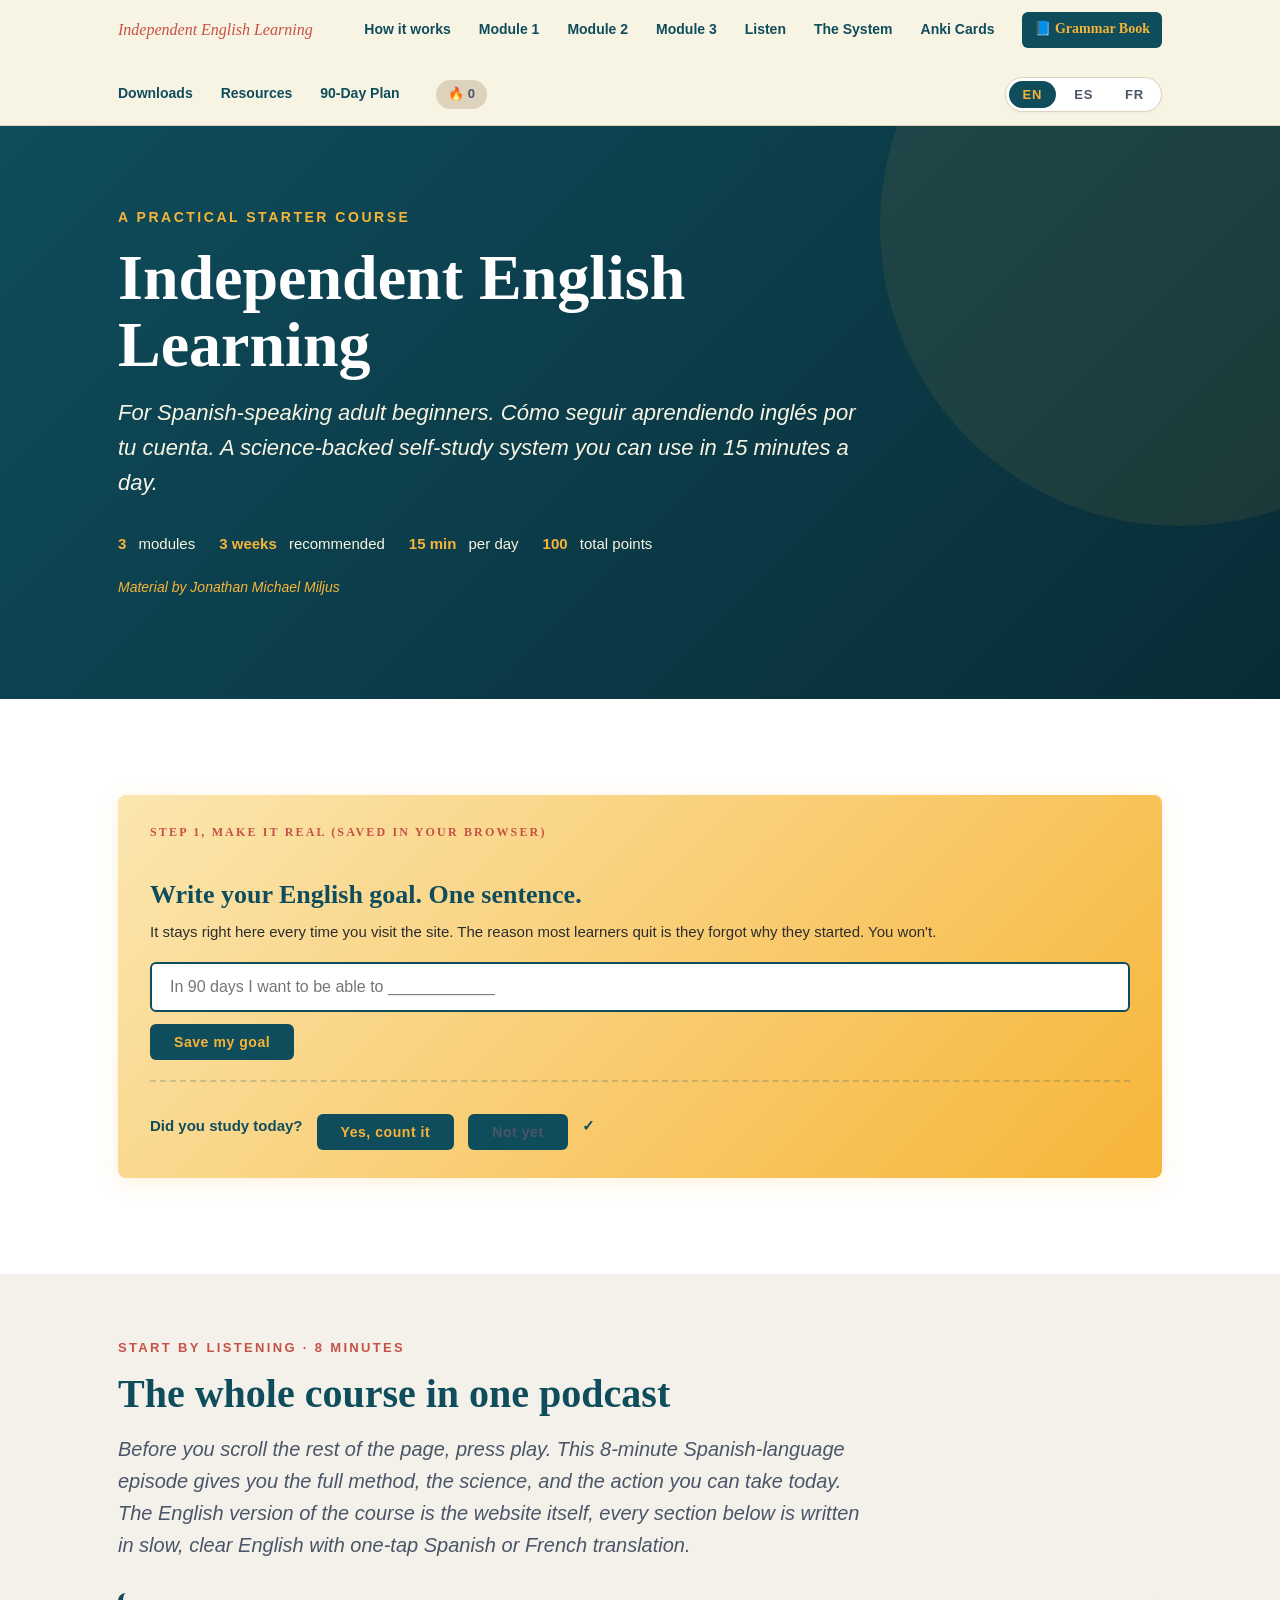
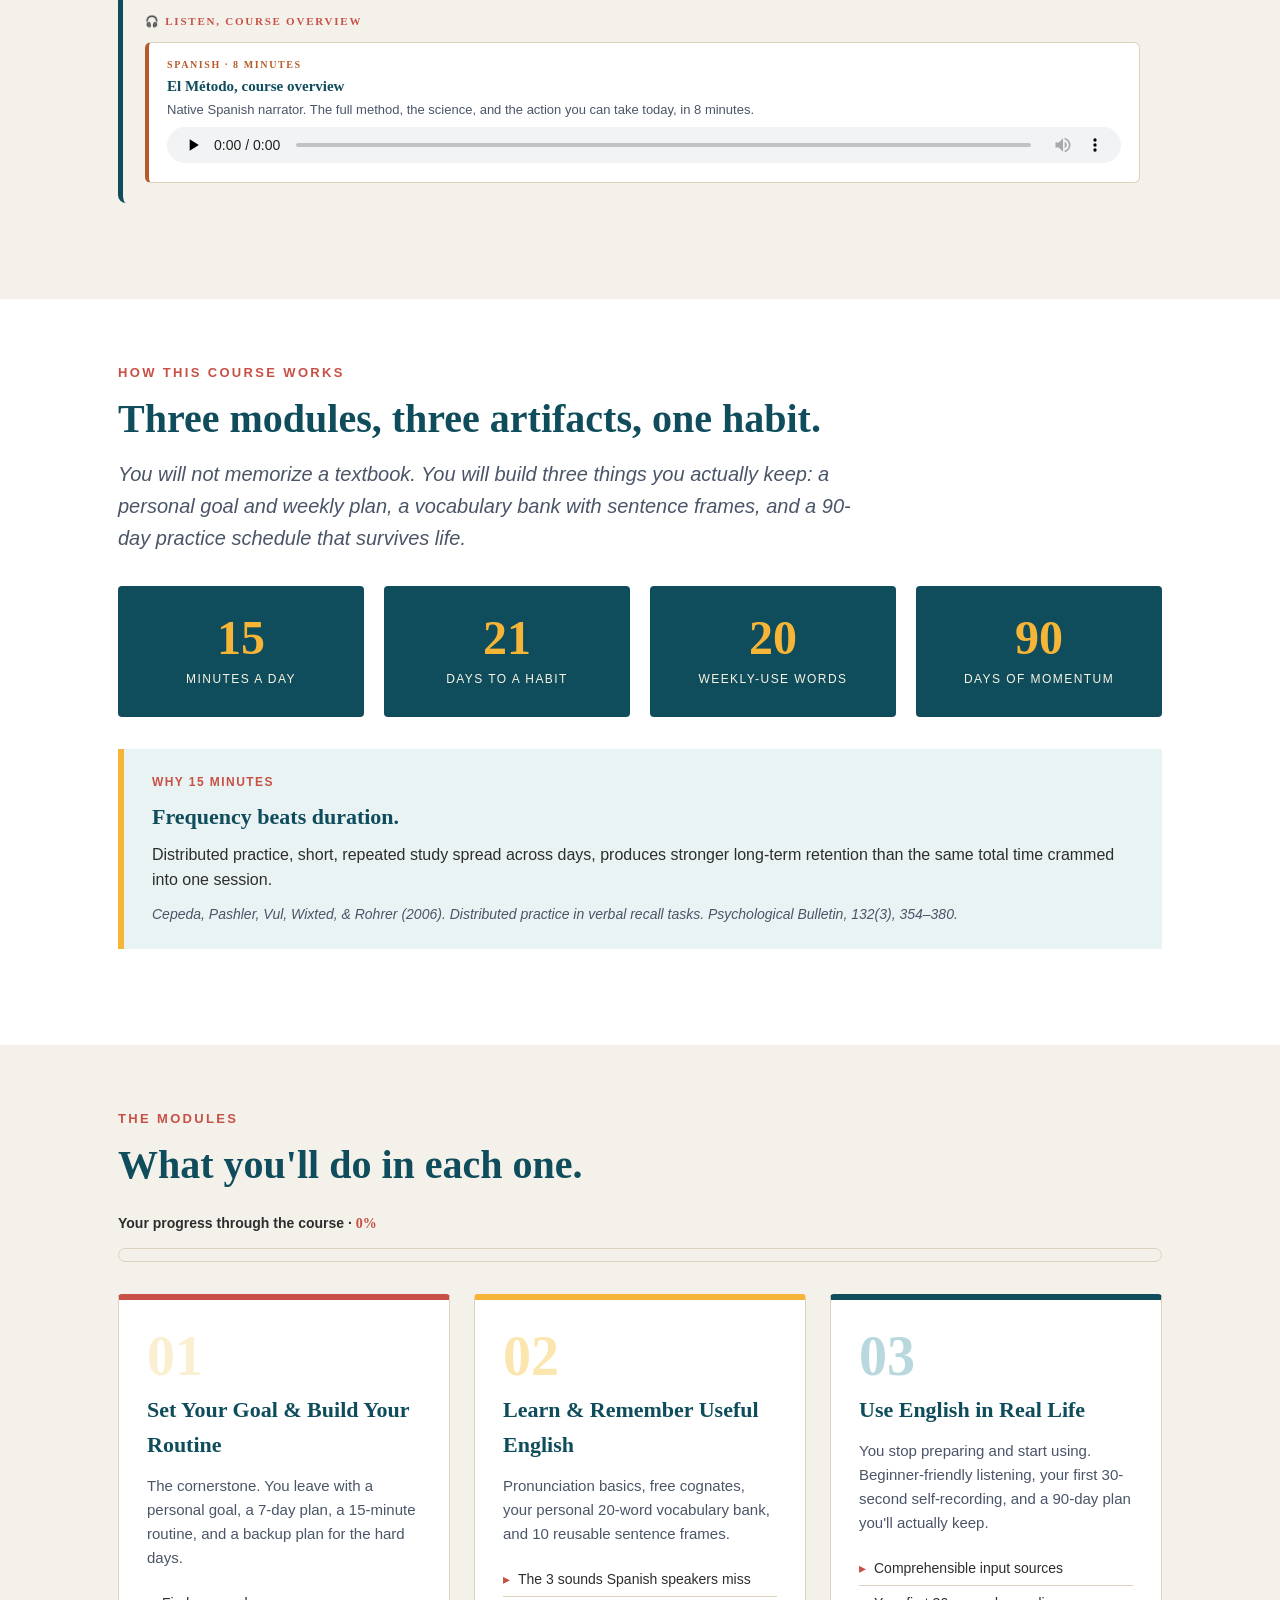
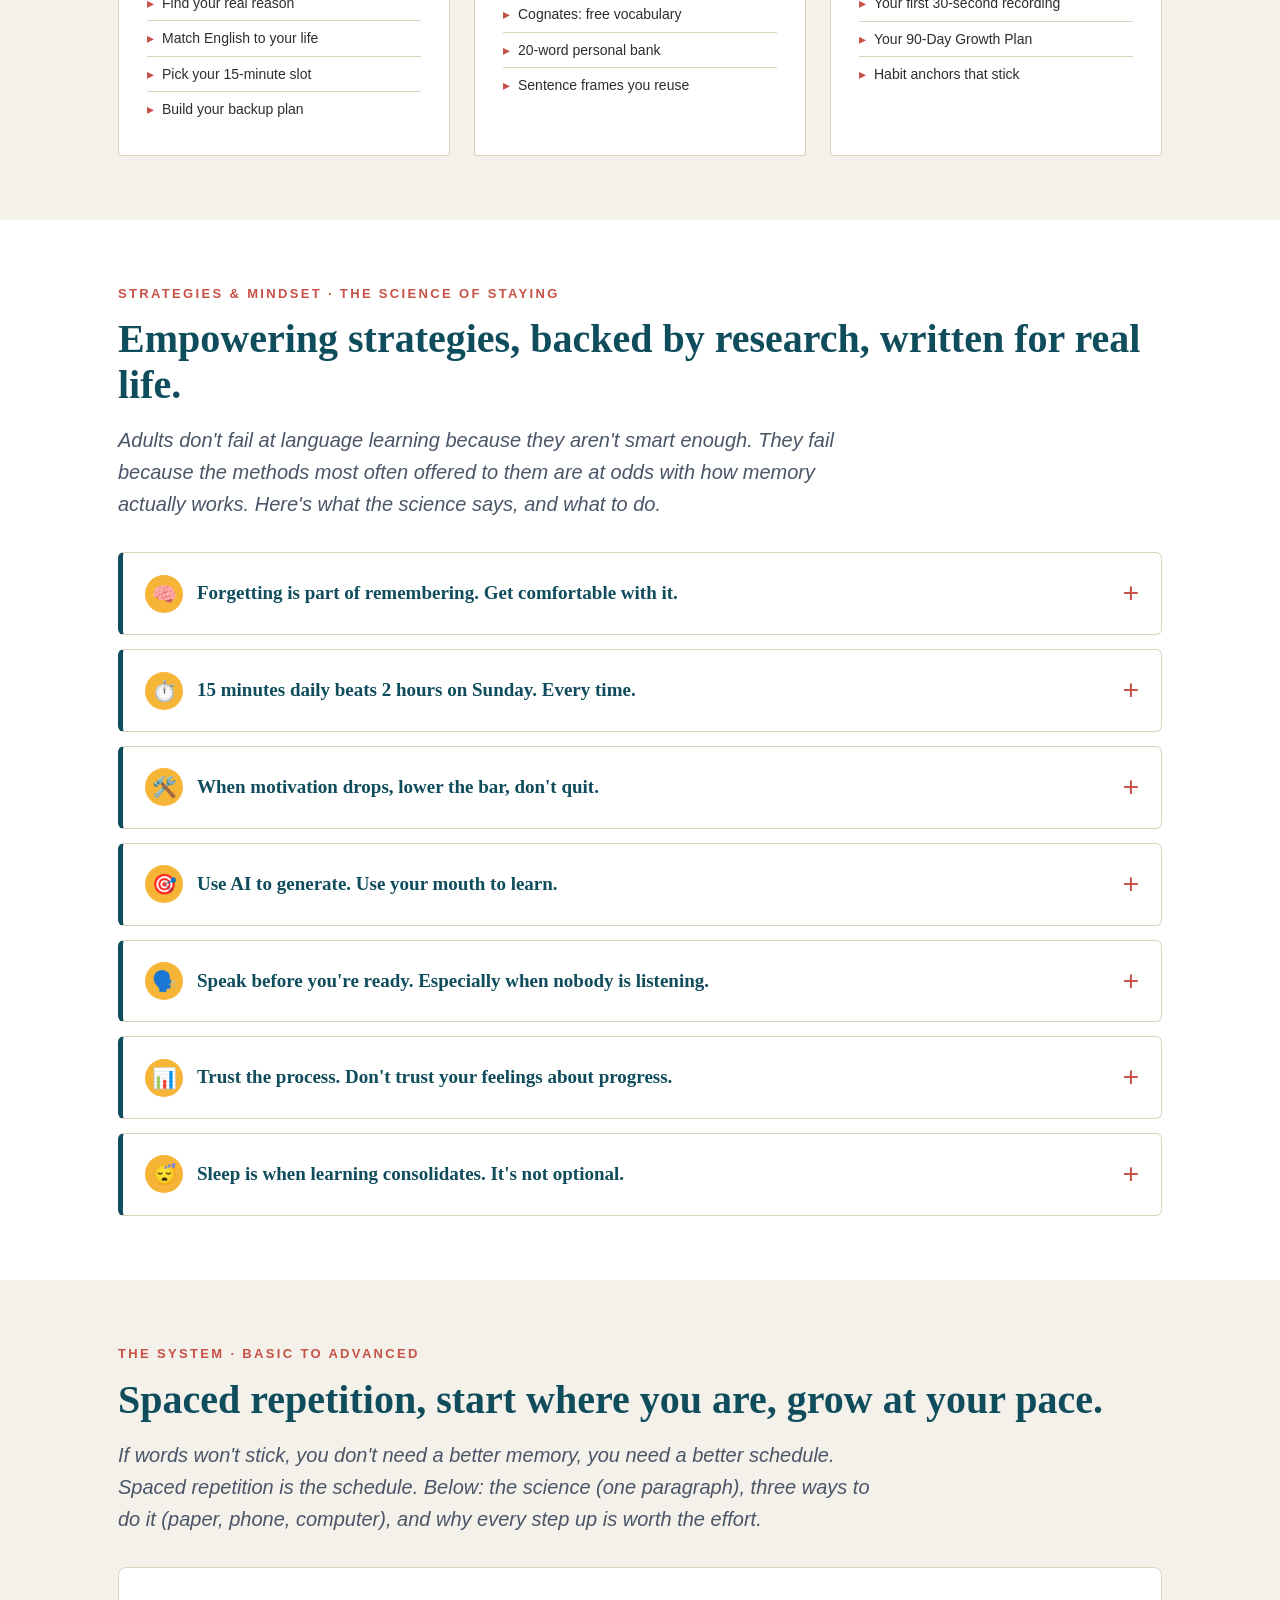
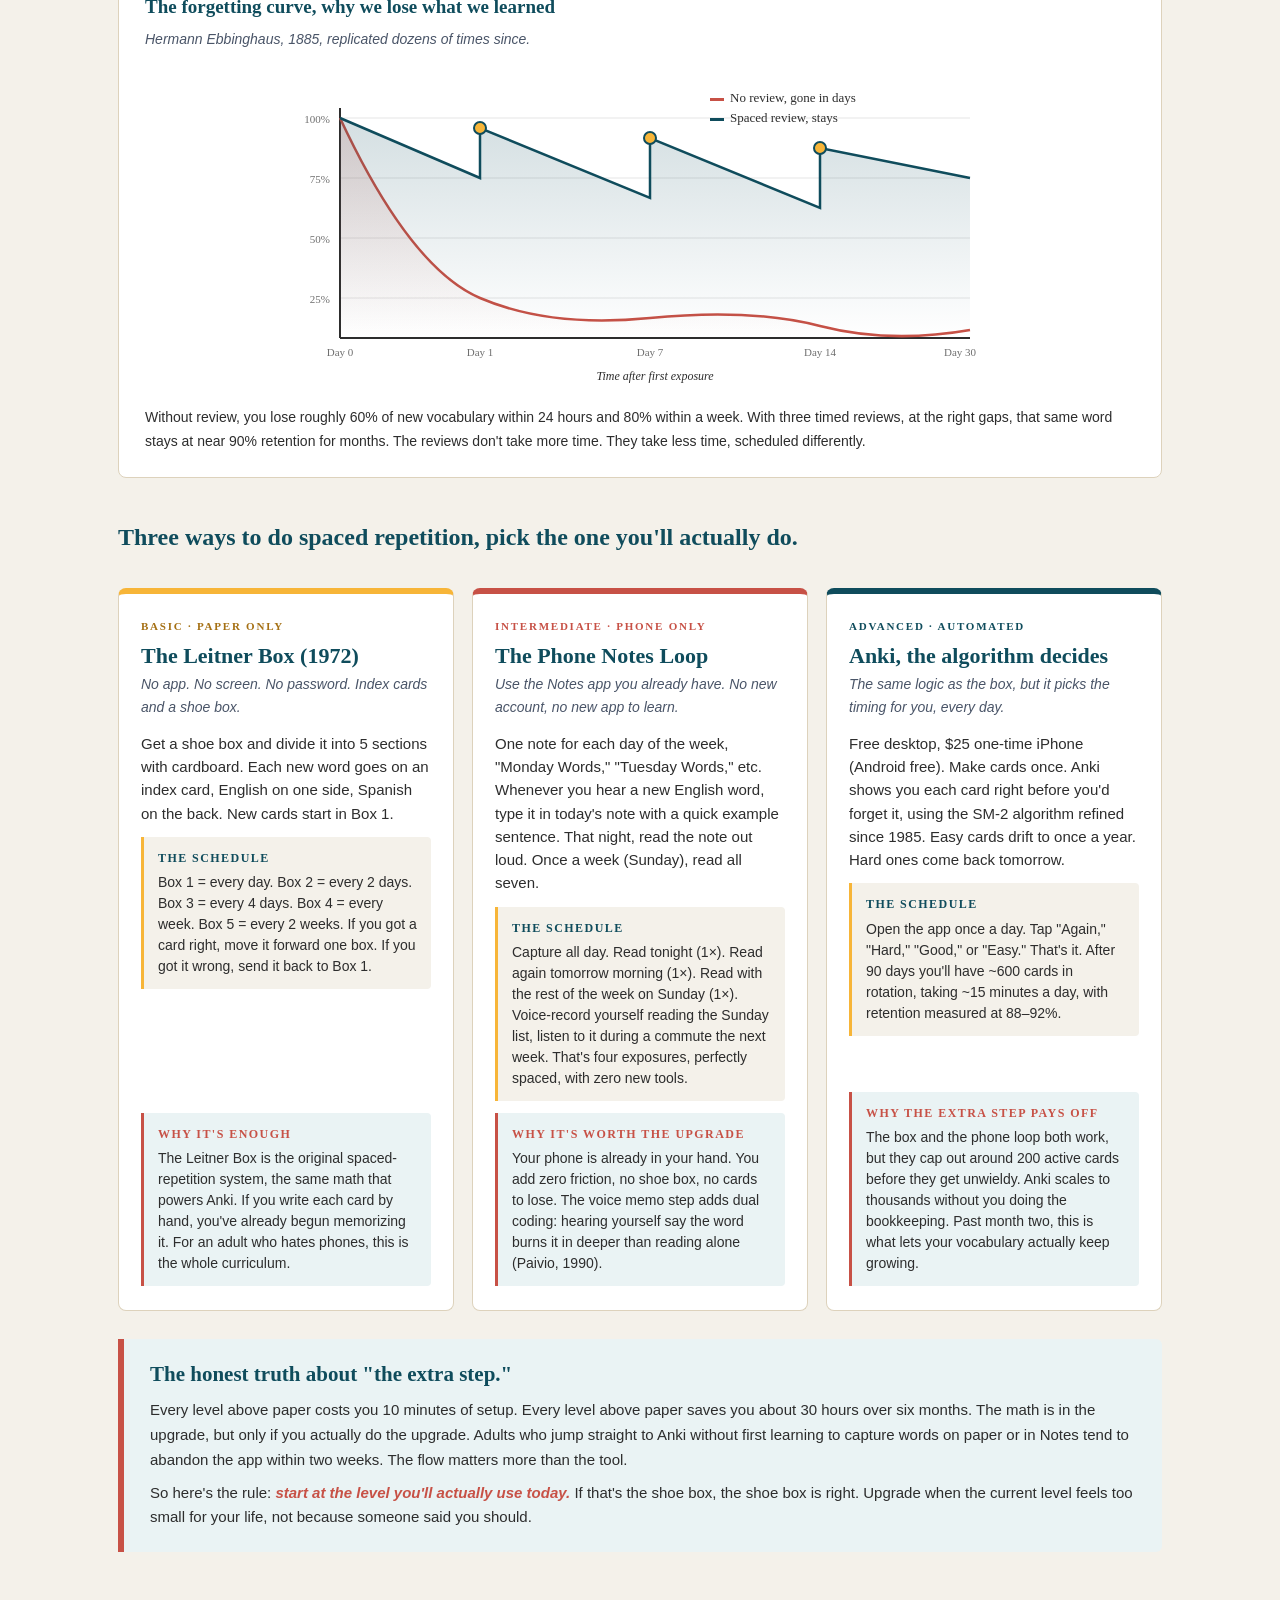
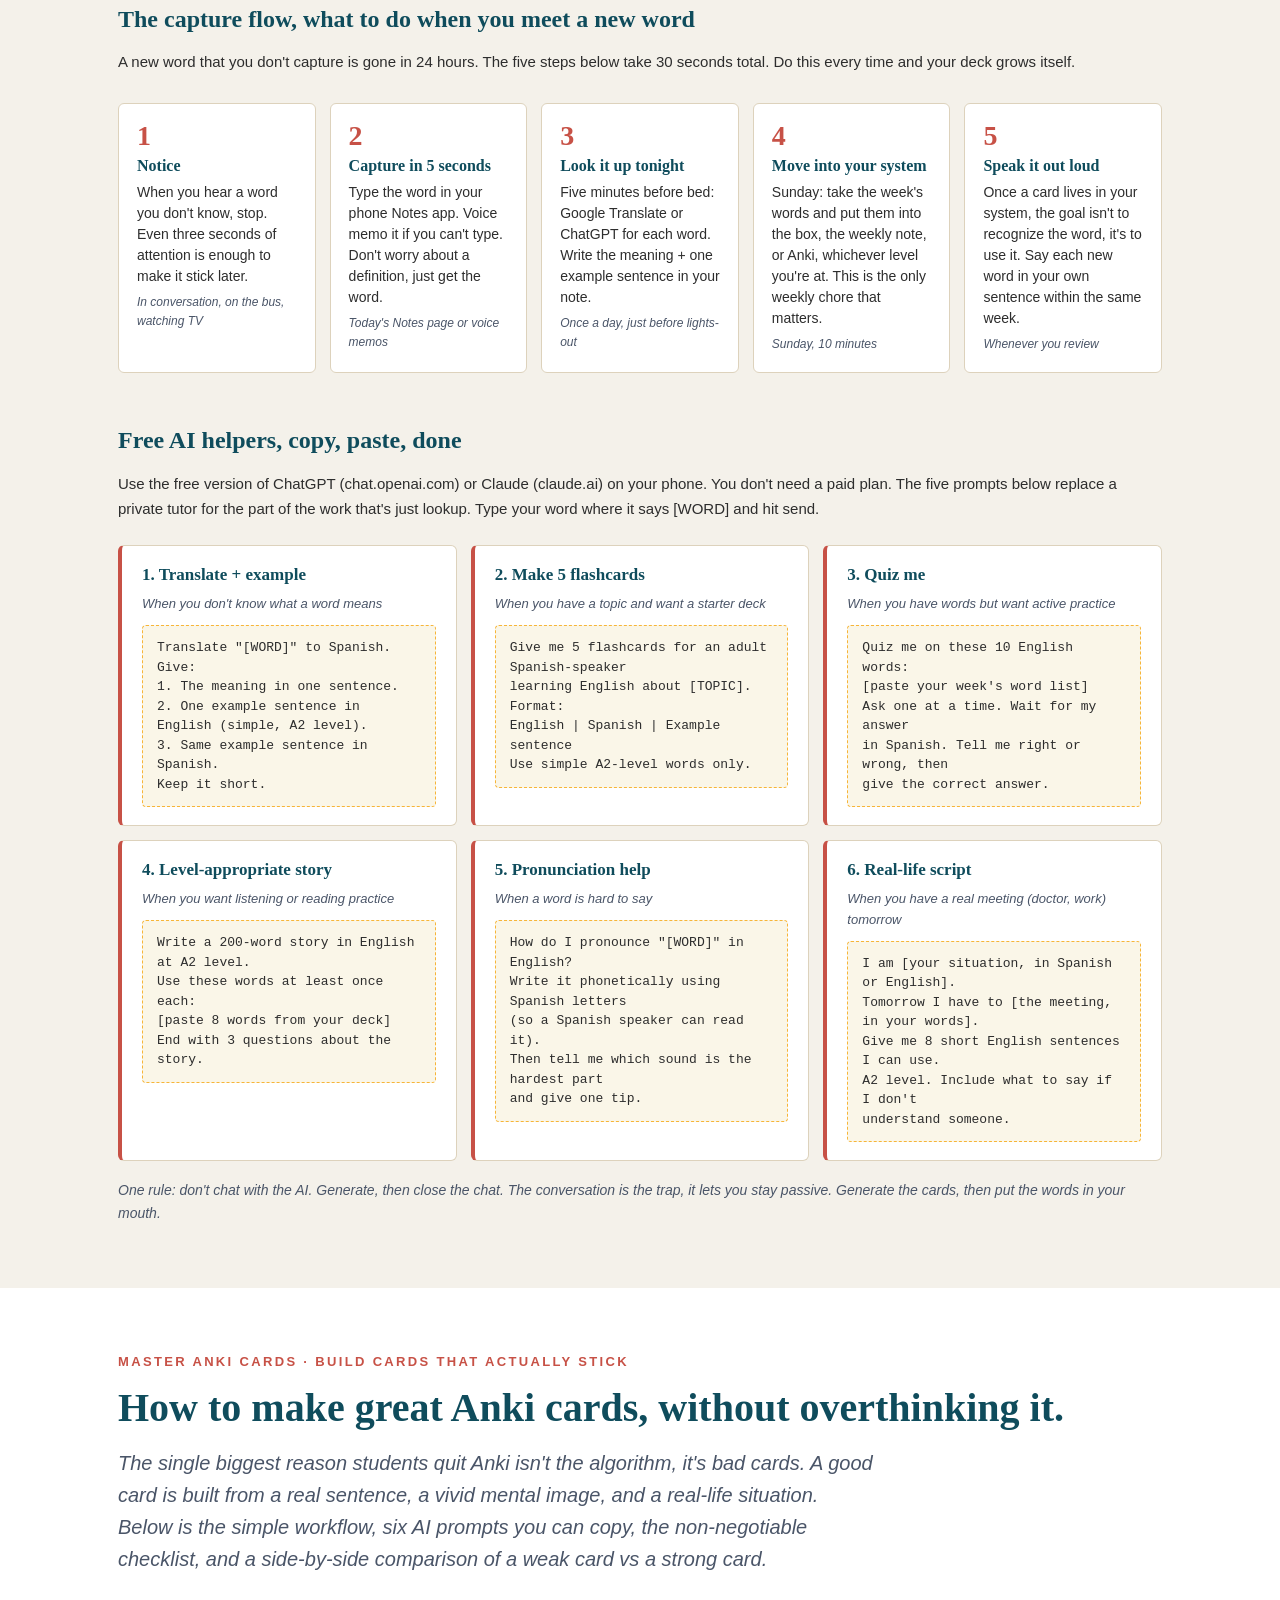
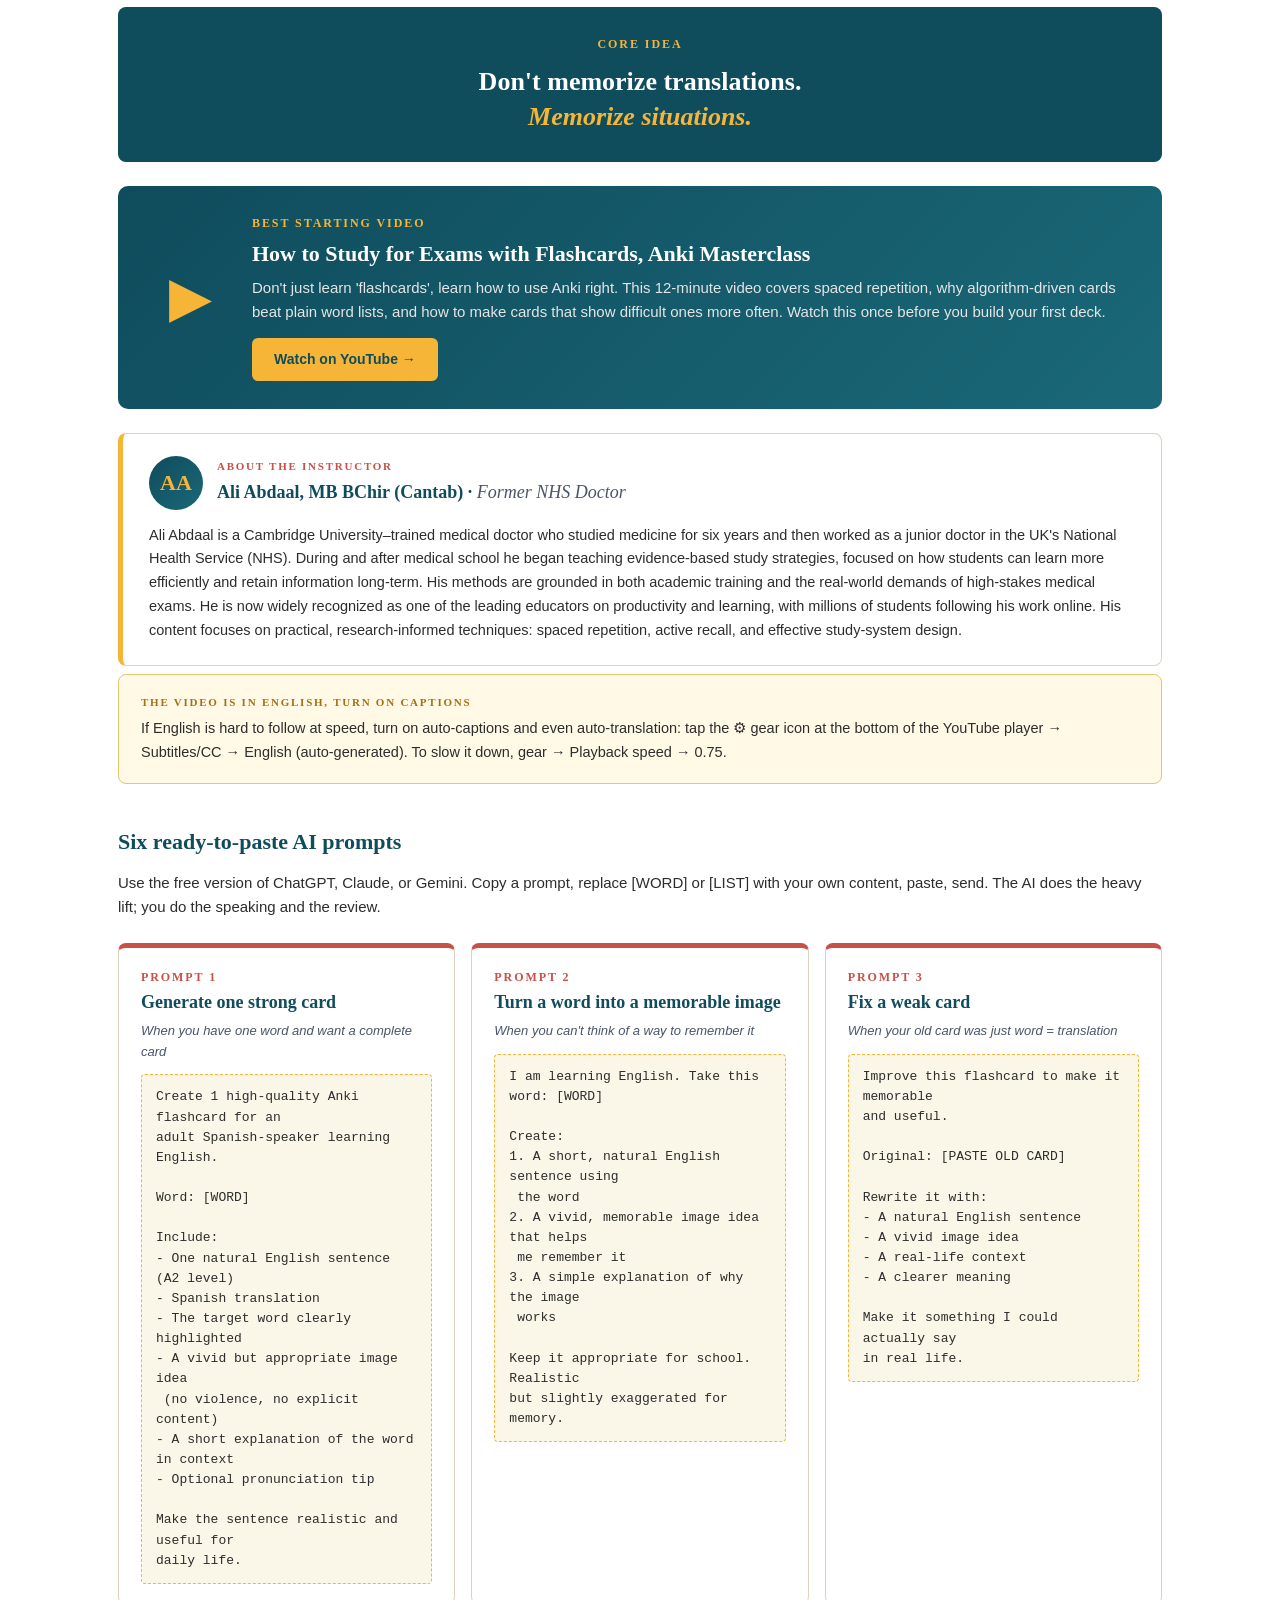
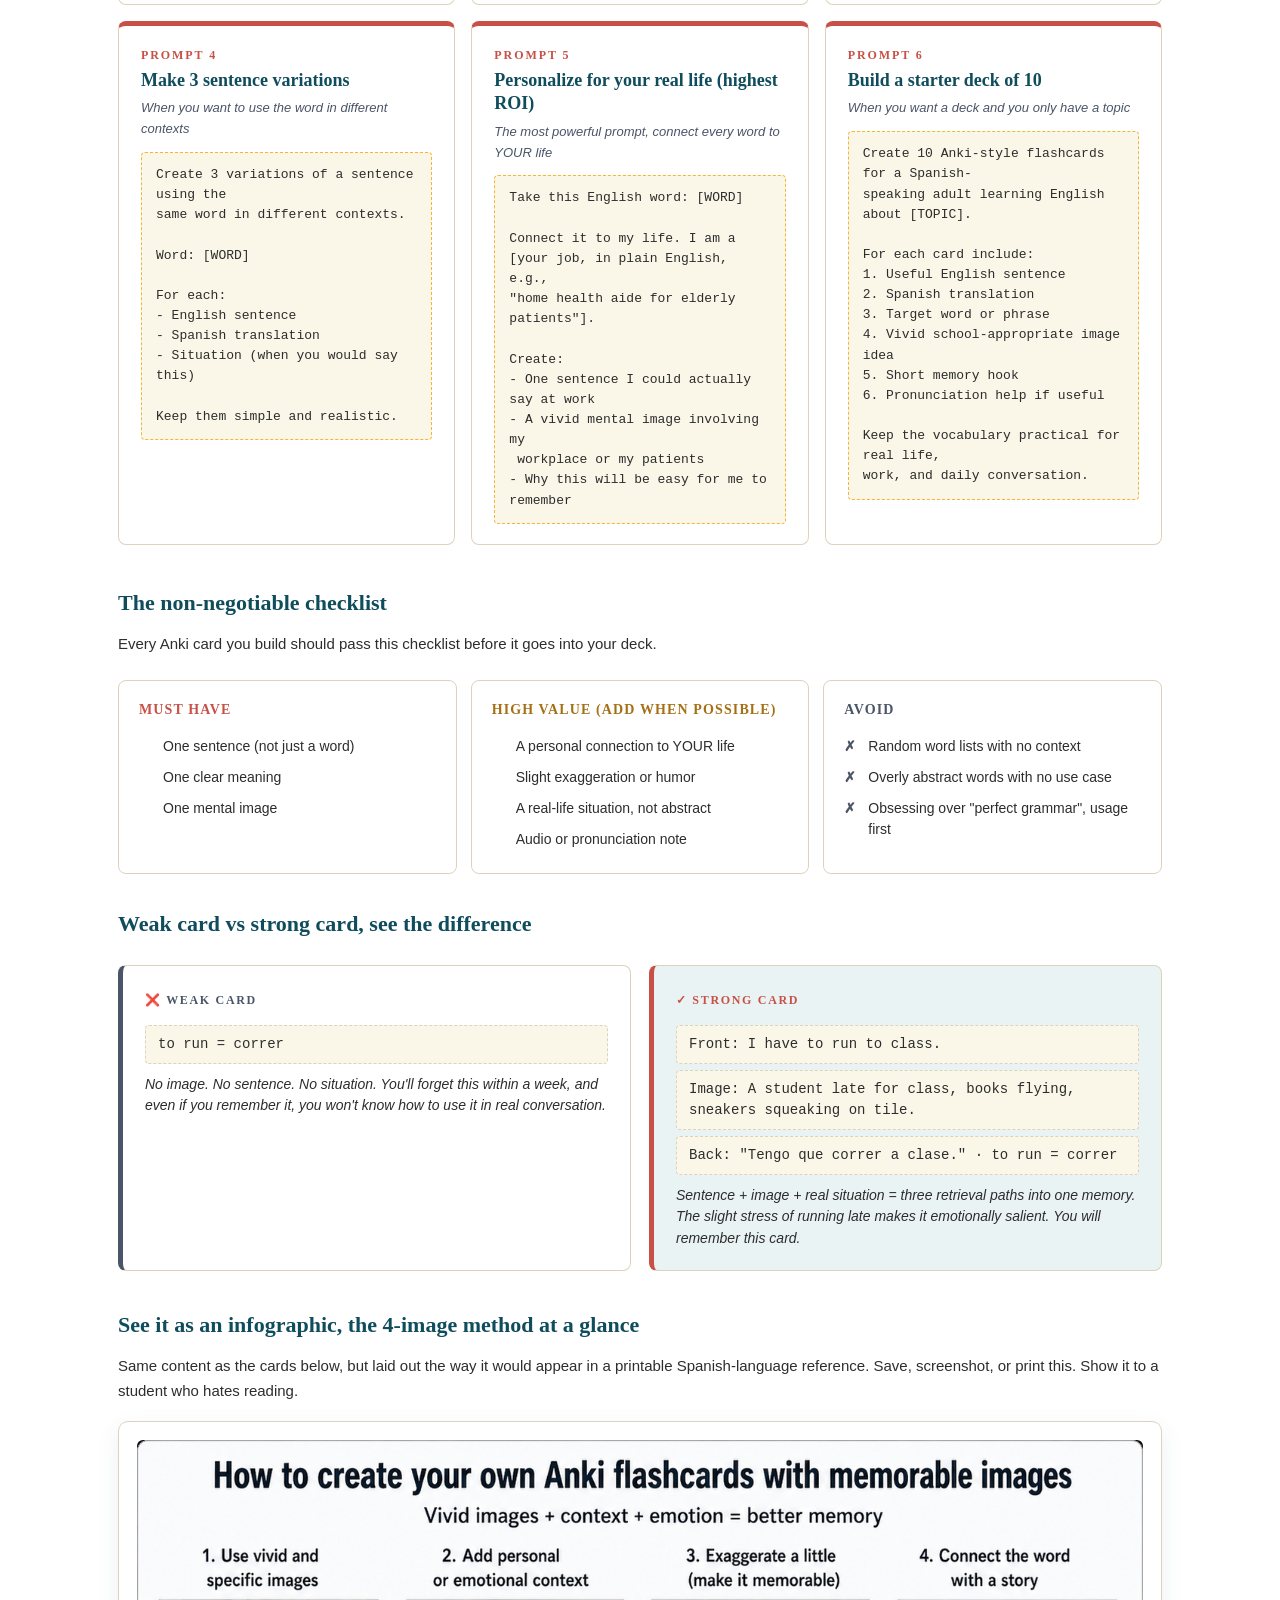
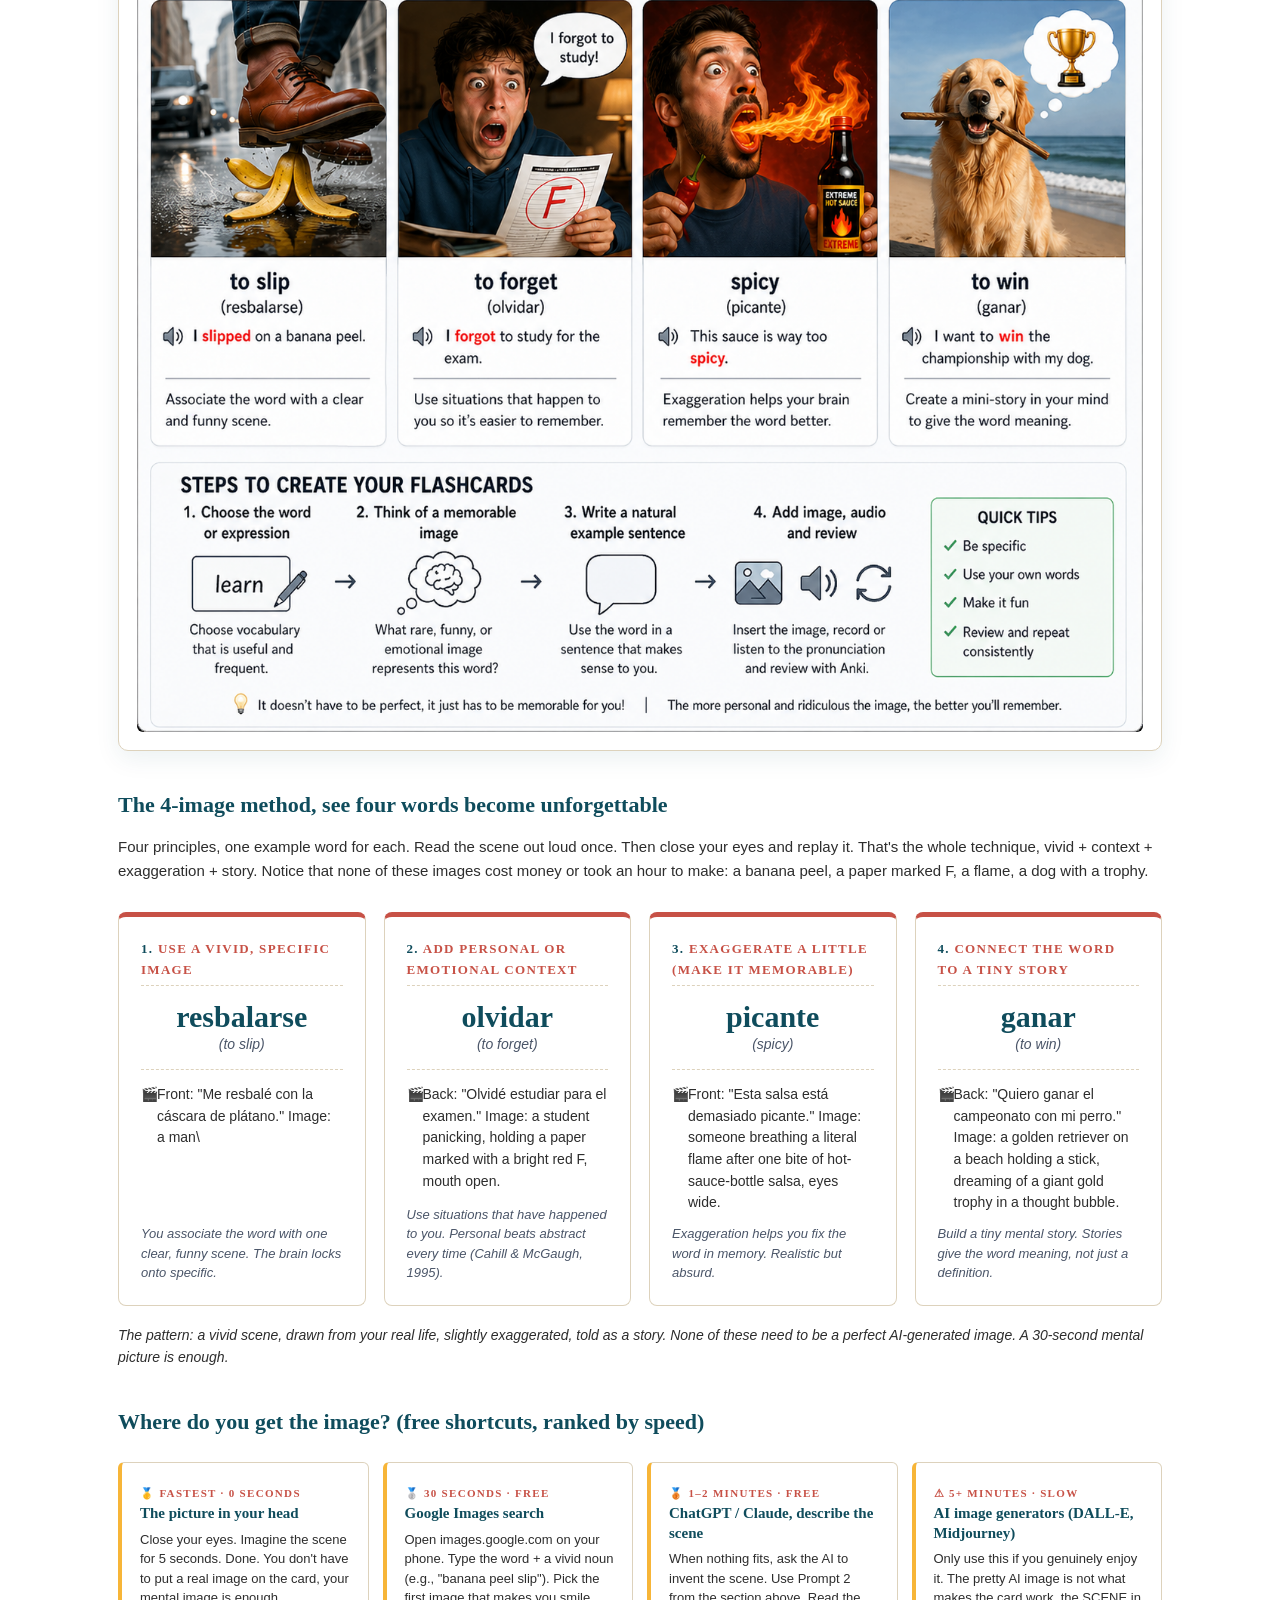
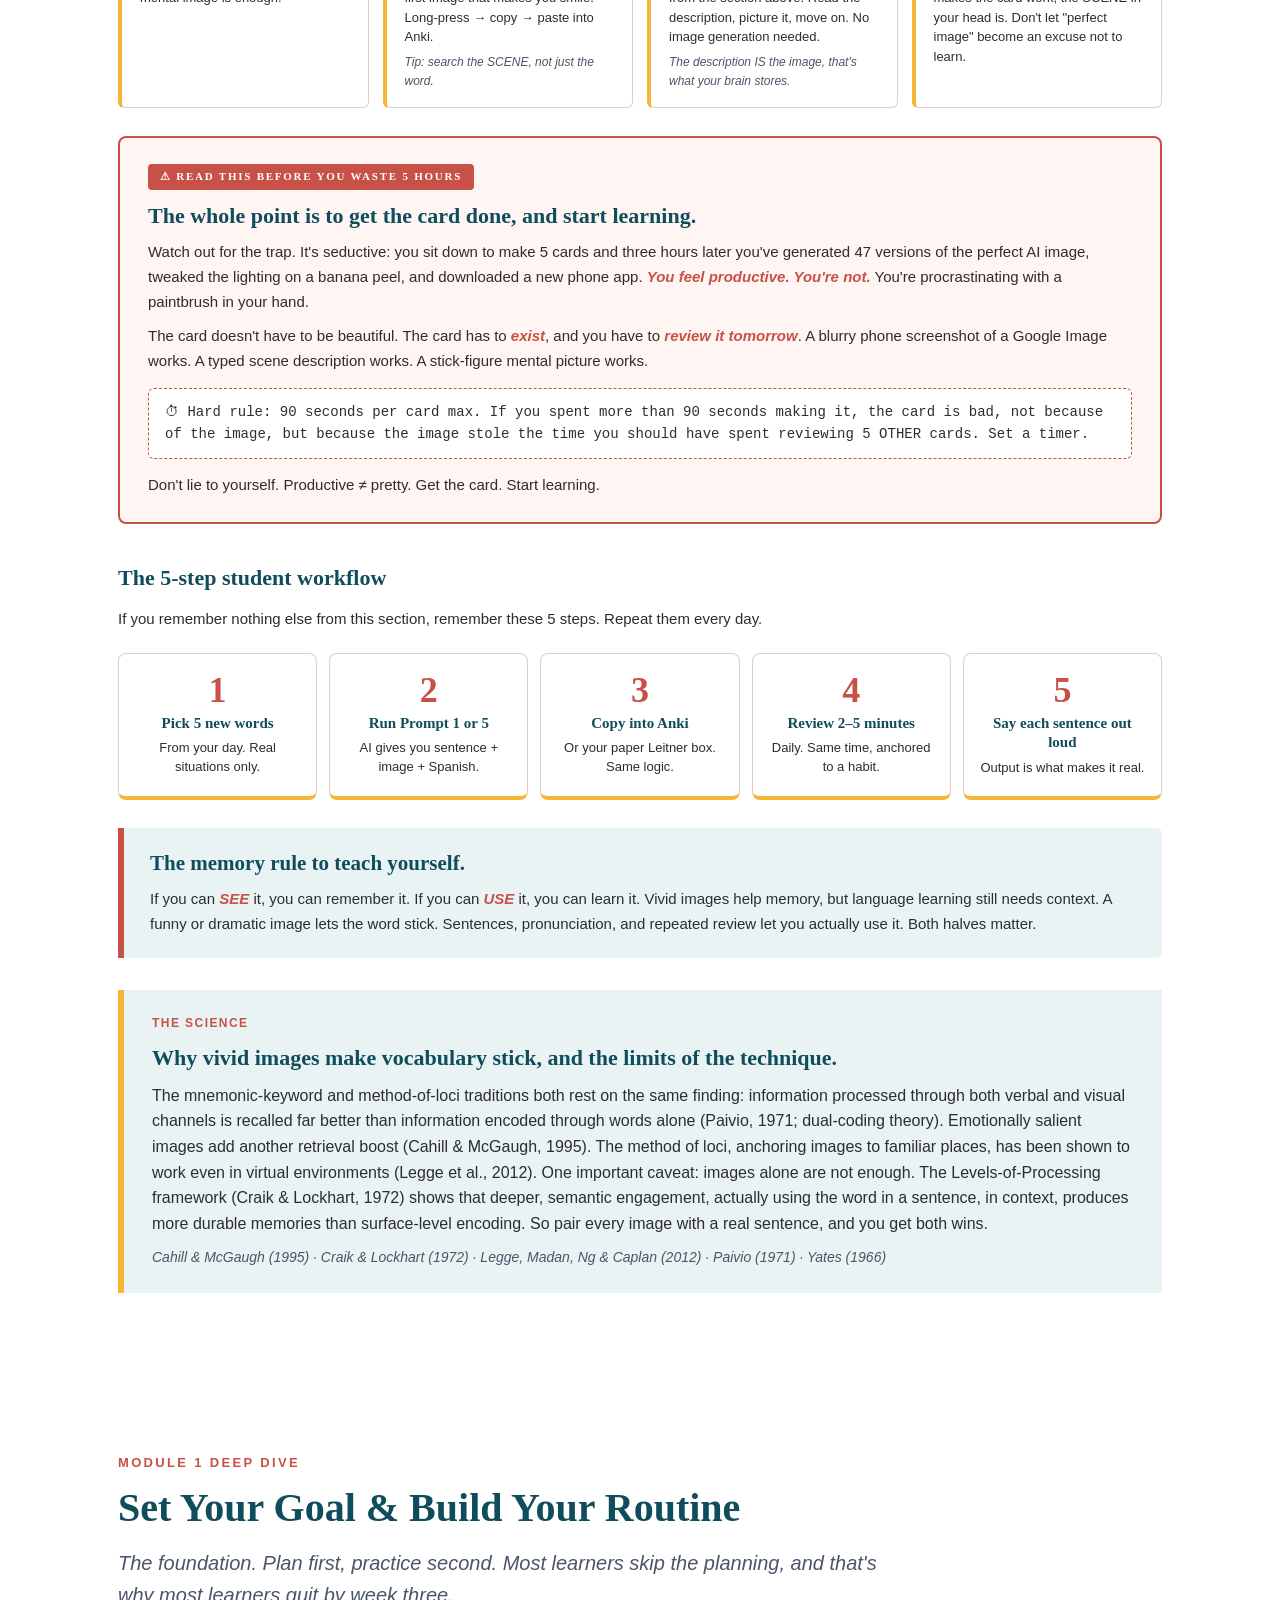
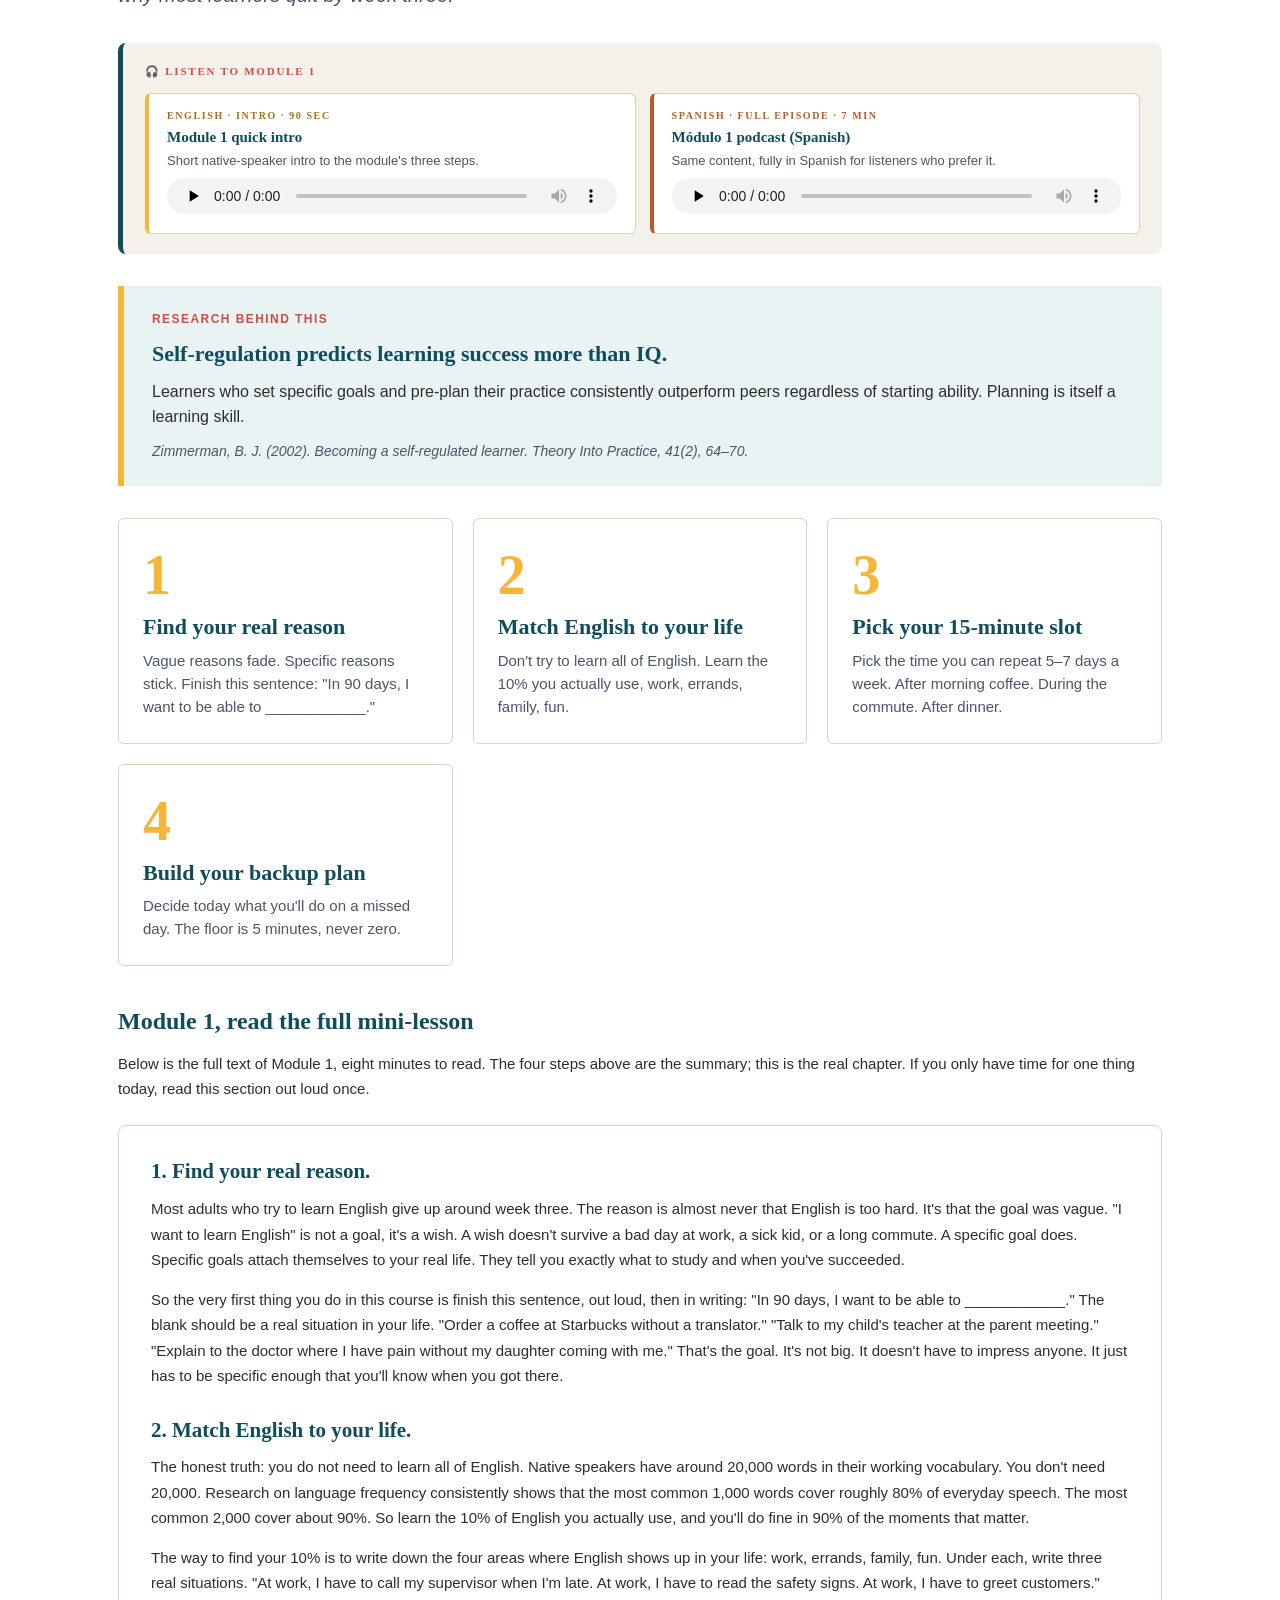
==== commit 0f2da280: "Cross-link main site and Grammar Book; feature Language Lab in About" ====
--- a/index.html
+++ b/index.html
@@ -64,6 +64,11 @@
  border-bottom: 2px solid transparent; transition: border-color 0.2s;
  }
  .nav a:hover { border-bottom-color: var(--coral); }
+ .nav a.nav-grammar {
+   background: var(--navy); color: var(--gold); padding: 6px 12px; border-radius: 6px;
+   font-family: Georgia, serif;
+ }
+ .nav a.nav-grammar:hover { background: var(--coral); color: var(--cream); border-bottom-color: transparent; }
  .nav .brand {
  font-family: Georgia, serif; font-style: italic; color: var(--coral);
  margin-right: auto; font-size: 16px;
@@ -914,6 +919,8 @@
  <a href="#listen" data-en="Listen" data-es="Escuchar" data-fr="Écouter">Listen</a>
  <a href="#spaced-repetition" data-en="The System" data-es="El Sistema" data-fr="Le Système">The System</a>
  <a href="#anki-master" data-en="Anki Cards" data-es="Tarjetas Anki" data-fr="Cartes Anki">Anki Cards</a>
+ <a href="grammar/" target="_blank" rel="noopener" class="nav-grammar"
+    data-en="📘 Grammar Book" data-es="📘 Libro de Gramática" data-fr="📘 Livre de Grammaire">📘 Grammar Book</a>
  <a href="#downloads" data-en="Downloads" data-es="Descargas" data-fr="Téléchargements">Downloads</a>
  <a href="#resources" data-en="Resources" data-es="Recursos" data-fr="Ressources">Resources</a>
  <a href="#plan" data-en="90-Day Plan" data-es="Plan de 90 días" data-fr="Plan 90 jours">90-Day Plan</a>
@@ -2821,6 +2828,61 @@
  data-en="Audio is being recorded, check back soon."
  data-es="Estamos grabando los audios, vuelve pronto."
  data-fr="Les audios sont en cours d'enregistrement, revenez bientôt.">Audio is being recorded, check back soon.</div>
+ </div>
+</section>
+
+<section class="alt" id="grammar-book">
+ <div class="container">
+   <p class="eyebrow"
+      data-en="Free companion resource · 60 chapters"
+      data-es="Recurso gratuito · 60 capítulos"
+      data-fr="Ressource gratuite · 60 chapitres">Free companion resource · 60 chapters</p>
+   <h2 data-en="The Grammar Book, free 60-chapter companion"
+       data-es="El Libro de Gramática, complemento gratuito de 60 capítulos"
+       data-fr="Le Livre de Grammaire, complément gratuit en 60 chapitres">The Grammar Book, free 60-chapter companion</h2>
+   <p class="lead"
+      data-en="A separate research-based web book that teaches English grammar through patterns Spanish speakers already know. Trilingual UI (EN/ES/FR), light/dark mode, search, and chapter navigation. Use it alongside this course or on its own."
+      data-es="Un libro web aparte, basado en la investigación, que enseña gramática inglesa a través de patrones que los hispanohablantes ya conocen. Interfaz trilingüe (EN/ES/FR), modo claro/oscuro, búsqueda, y navegación por capítulos. Úsalo con este curso o por su cuenta."
+      data-fr="Un livre web séparé, fondé sur la recherche, qui enseigne la grammaire anglaise via les schémas que les hispanophones connaissent déjà. Interface trilingue (EN/ES/FR), modes clair/sombre, recherche, navigation par chapitre.">A separate research-based web book that teaches English grammar through patterns Spanish speakers already know. Trilingual UI (EN/ES/FR), light/dark mode, search, and chapter navigation. Use it alongside this course or on its own.</p>
+
+   <div style="display:grid; grid-template-columns: repeat(auto-fit, minmax(280px, 1fr)); gap:18px; margin-top:28px;">
+     <div style="background:var(--white); border:1px solid var(--rule); border-radius:8px; padding:22px 24px; border-left:5px solid var(--coral);">
+       <p style="font-family:Georgia, serif; font-size:11px; font-weight:700; letter-spacing:0.16em; text-transform:uppercase; color:var(--coral); margin:0 0 6px;"
+          data-en="What's inside" data-es="Qué hay adentro" data-fr="Ce qu'il contient">What's inside</p>
+       <p style="font-size:14.5px; color:var(--charcoal); line-height:1.6; margin:0;"
+          data-en="60 chapters covering sentence foundations, be/have/do, articles, pronouns, adjectives, every major verb tense, prepositions, gerunds vs infinitives, and the most common Spanish-to-English errors."
+          data-es="60 capítulos: bases de la oración, be/have/do, artículos, pronombres, adjetivos, todos los tiempos verbales principales, preposiciones, gerundios vs infinitivos, y los errores más comunes del español al inglés."
+          data-fr="60 chapitres : bases de la phrase, be/have/do, articles, pronoms, adjectifs, tous les temps verbaux, prépositions, gérondifs vs infinitifs, et les erreurs courantes de l'espagnol vers l'anglais.">60 chapters covering sentence foundations, be/have/do, articles, pronouns, adjectives, every major verb tense, prepositions, gerunds vs infinitives, and the most common Spanish-to-English errors.</p>
+     </div>
+     <div style="background:var(--white); border:1px solid var(--rule); border-radius:8px; padding:22px 24px; border-left:5px solid var(--gold);">
+       <p style="font-family:Georgia, serif; font-size:11px; font-weight:700; letter-spacing:0.16em; text-transform:uppercase; color:#A57014; margin:0 0 6px;"
+          data-en="How each chapter is built" data-es="Cómo se arma cada capítulo" data-fr="Structure de chaque chapitre">How each chapter is built</p>
+       <p style="font-size:14.5px; color:var(--charcoal); line-height:1.6; margin:0;"
+          data-en="Big idea, simple rule, Spanish comparison, common mistake, why it happens, real examples, practice. Same template every chapter so you always know where to look."
+          data-es="Idea principal, regla simple, comparación con el español, error común, por qué pasa, ejemplos reales, práctica. La misma plantilla en cada capítulo."
+          data-fr="Idée centrale, règle simple, comparaison avec l'espagnol, erreur fréquente, pourquoi cela arrive, exemples réels, pratique. Même structure dans chaque chapitre.">Big idea, simple rule, Spanish comparison, common mistake, why it happens, real examples, practice. Same template every chapter so you always know where to look.</p>
+     </div>
+     <div style="background:var(--white); border:1px solid var(--rule); border-radius:8px; padding:22px 24px; border-left:5px solid var(--navy);">
+       <p style="font-family:Georgia, serif; font-size:11px; font-weight:700; letter-spacing:0.16em; text-transform:uppercase; color:var(--navy); margin:0 0 6px;"
+          data-en="Built for adults" data-es="Hecho para adultos" data-fr="Pensé pour les adultes">Built for adults</p>
+       <p style="font-size:14.5px; color:var(--charcoal); line-height:1.6; margin:0;"
+          data-en="Mobile-friendly, light/dark mode, no signup, no tracking. Read it on your phone during a commute, search any topic, switch to Spanish or French anytime."
+          data-es="Amigable con celular, modo claro/oscuro, sin registro, sin seguimiento. Léelo en el celular en el transporte, busca cualquier tema, cambia a español o francés cuando quieras."
+          data-fr="Adapté mobile, mode clair/sombre, sans inscription, sans suivi. Lisez-le dans les transports, cherchez n'importe quel sujet, basculez en espagnol ou français.">Mobile-friendly, light/dark mode, no signup, no tracking. Read it on your phone during a commute, search any topic, switch to Spanish or French anytime.</p>
+     </div>
+   </div>
+
+   <p style="text-align:center; margin:36px 0 0;">
+     <a href="grammar/" target="_blank" rel="noopener"
+        style="display:inline-block; background:var(--navy); color:var(--gold); padding:14px 32px; border-radius:6px; font-family:Georgia, serif; font-size:16px; font-weight:700; text-decoration:none; transition:transform 0.15s, box-shadow 0.15s;"
+        data-en="Open the Grammar Book →"
+        data-es="Abrir el Libro de Gramática →"
+        data-fr="Ouvrir le Livre de Grammaire →">Open the Grammar Book →</a>
+   </p>
+   <p style="text-align:center; font-size:13px; color:var(--slate); margin-top:12px; font-style:italic;"
+      data-en="Opens in a new tab. Free forever. Bookmark it on your phone."
+      data-es="Se abre en una pestaña nueva. Gratis para siempre. Guárdalo en tu celular."
+      data-fr="Ouvre dans un nouvel onglet. Gratuit pour toujours. Mettez-le en favori.">Opens in a new tab. Free forever. Bookmark it on your phone.</p>
  </div>
 </section>
 
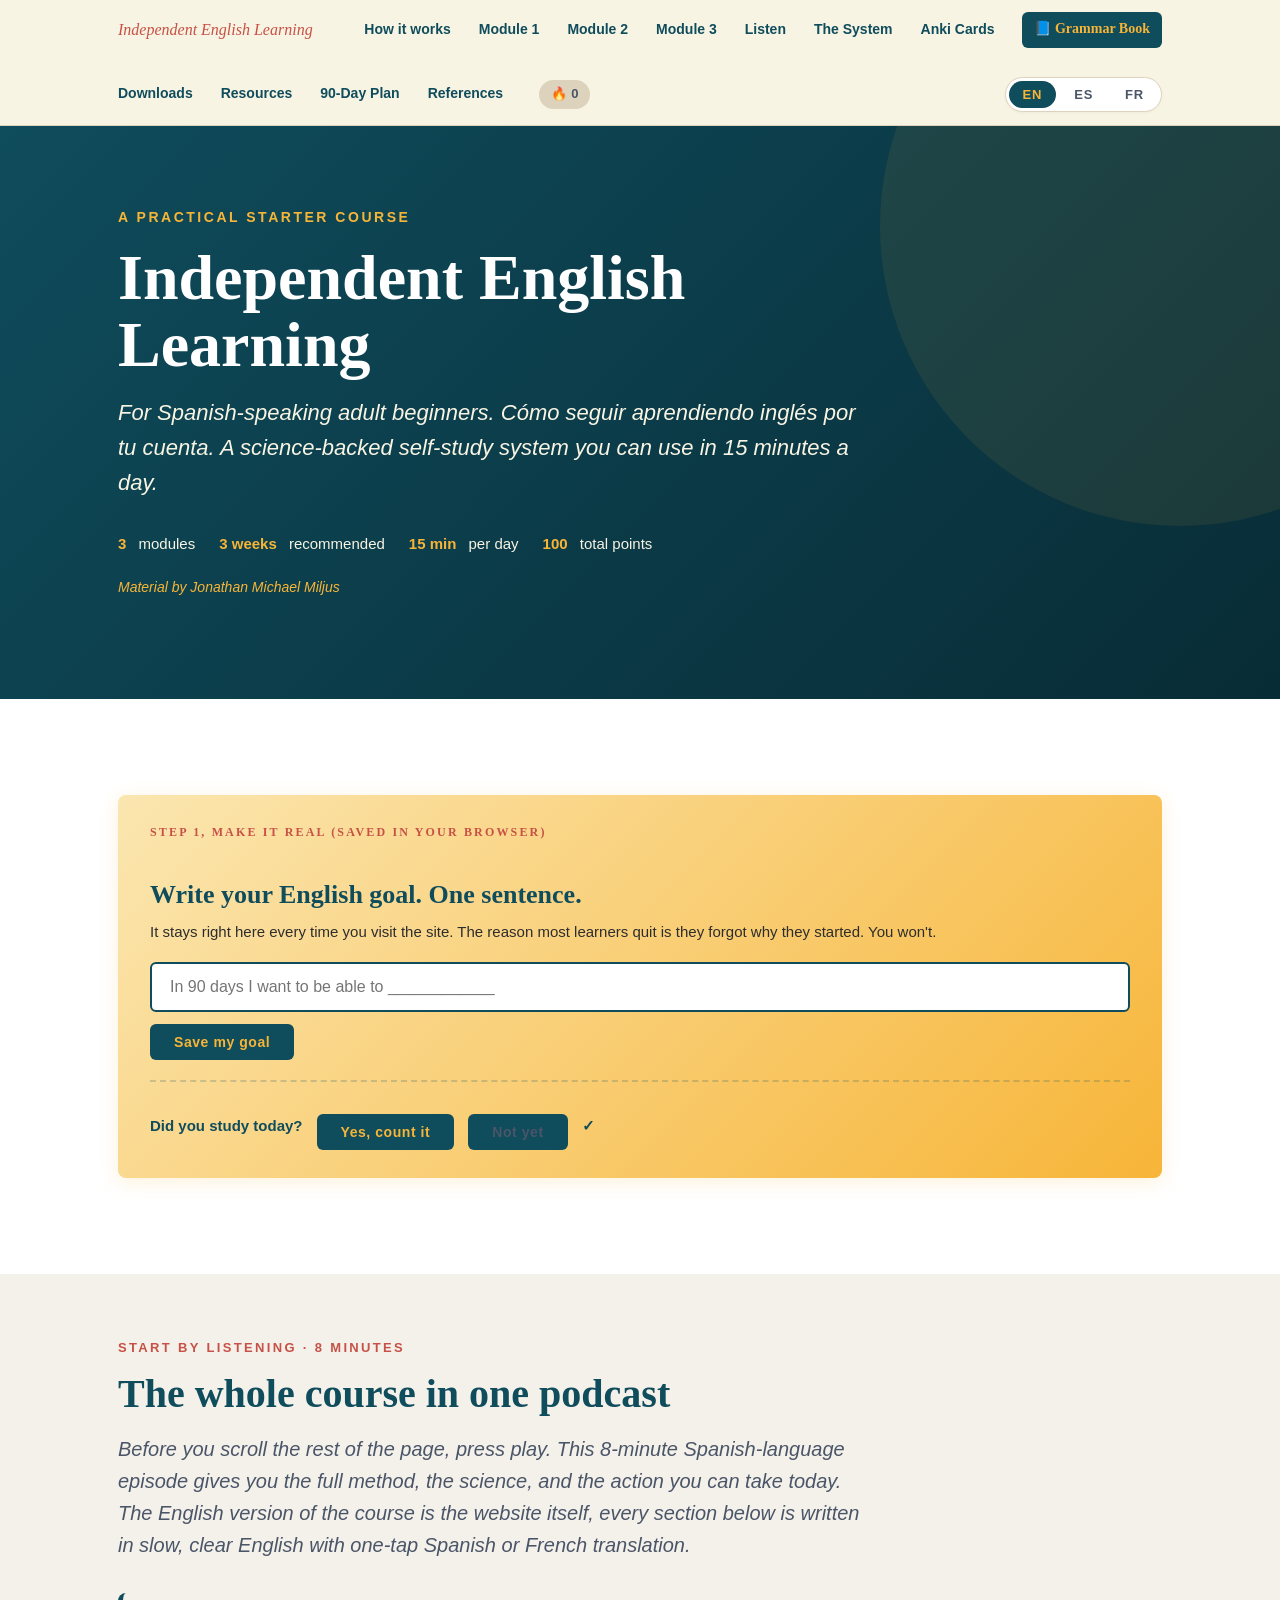
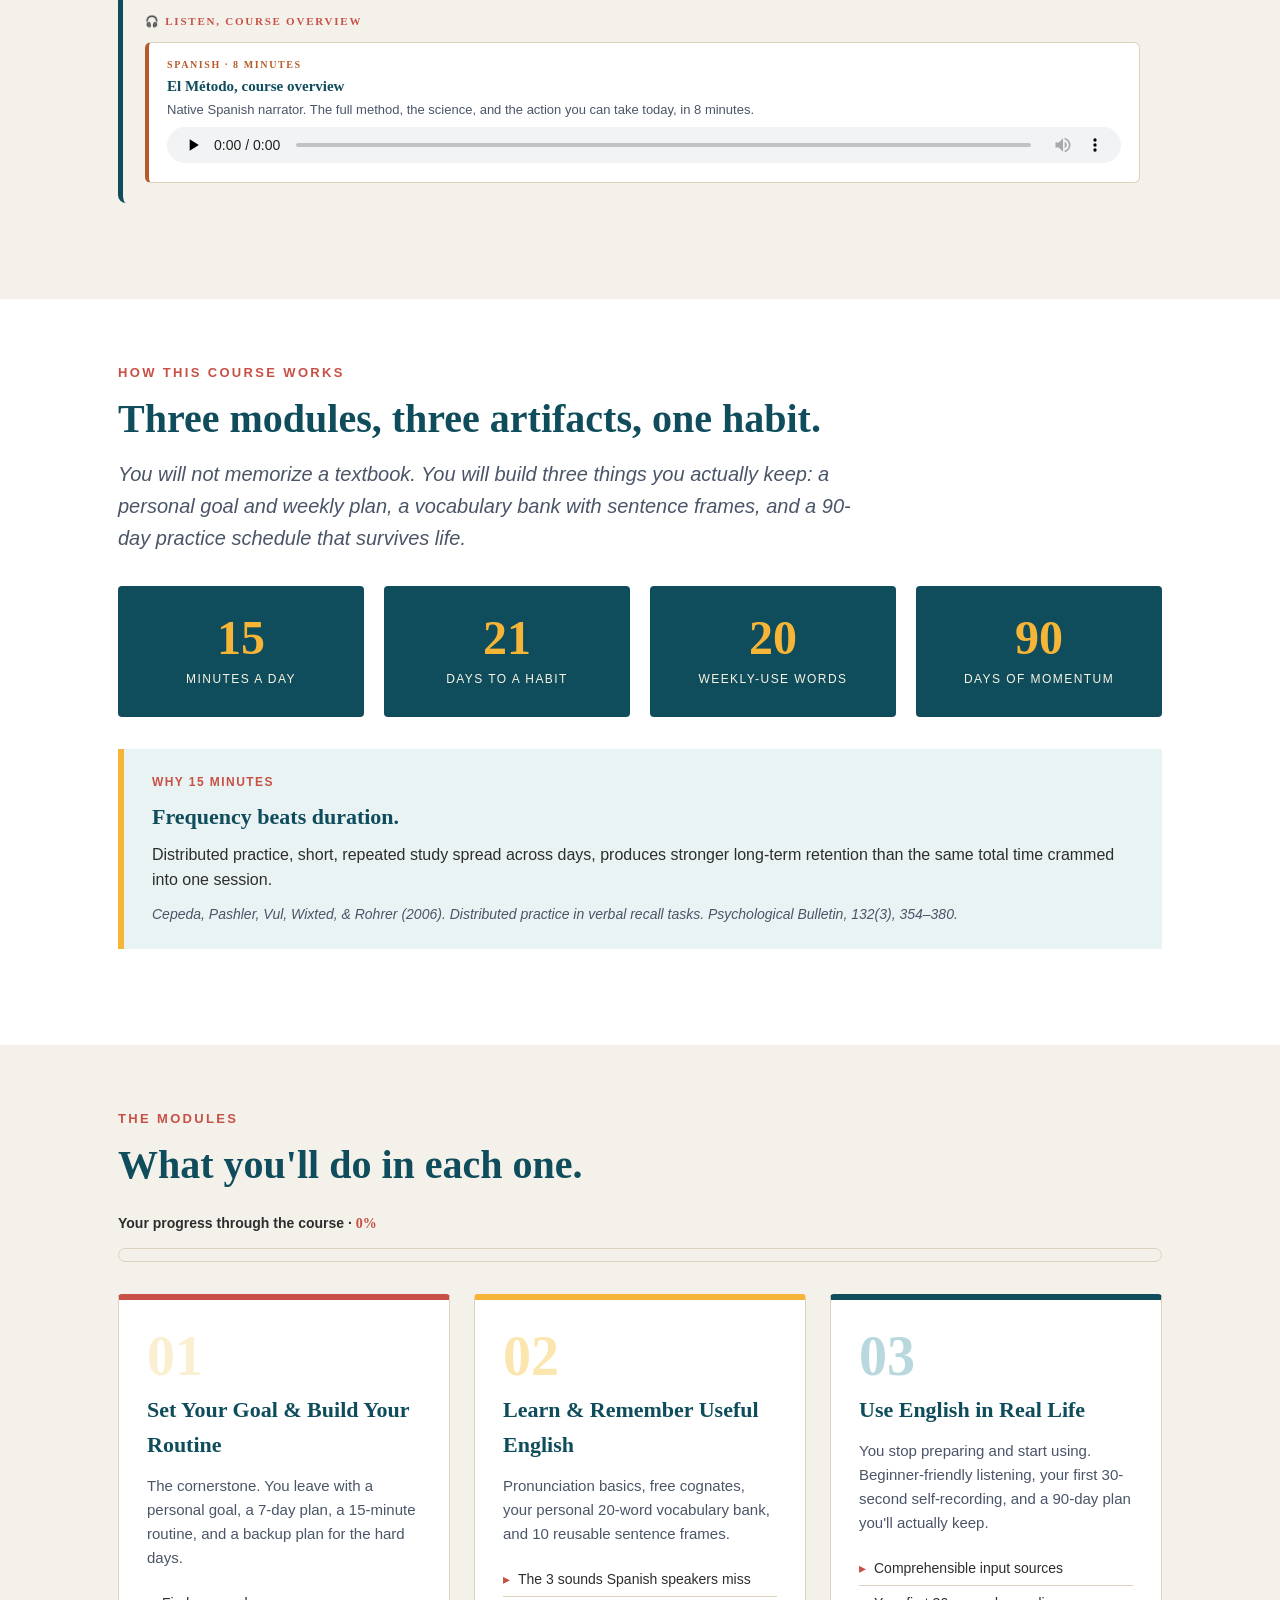
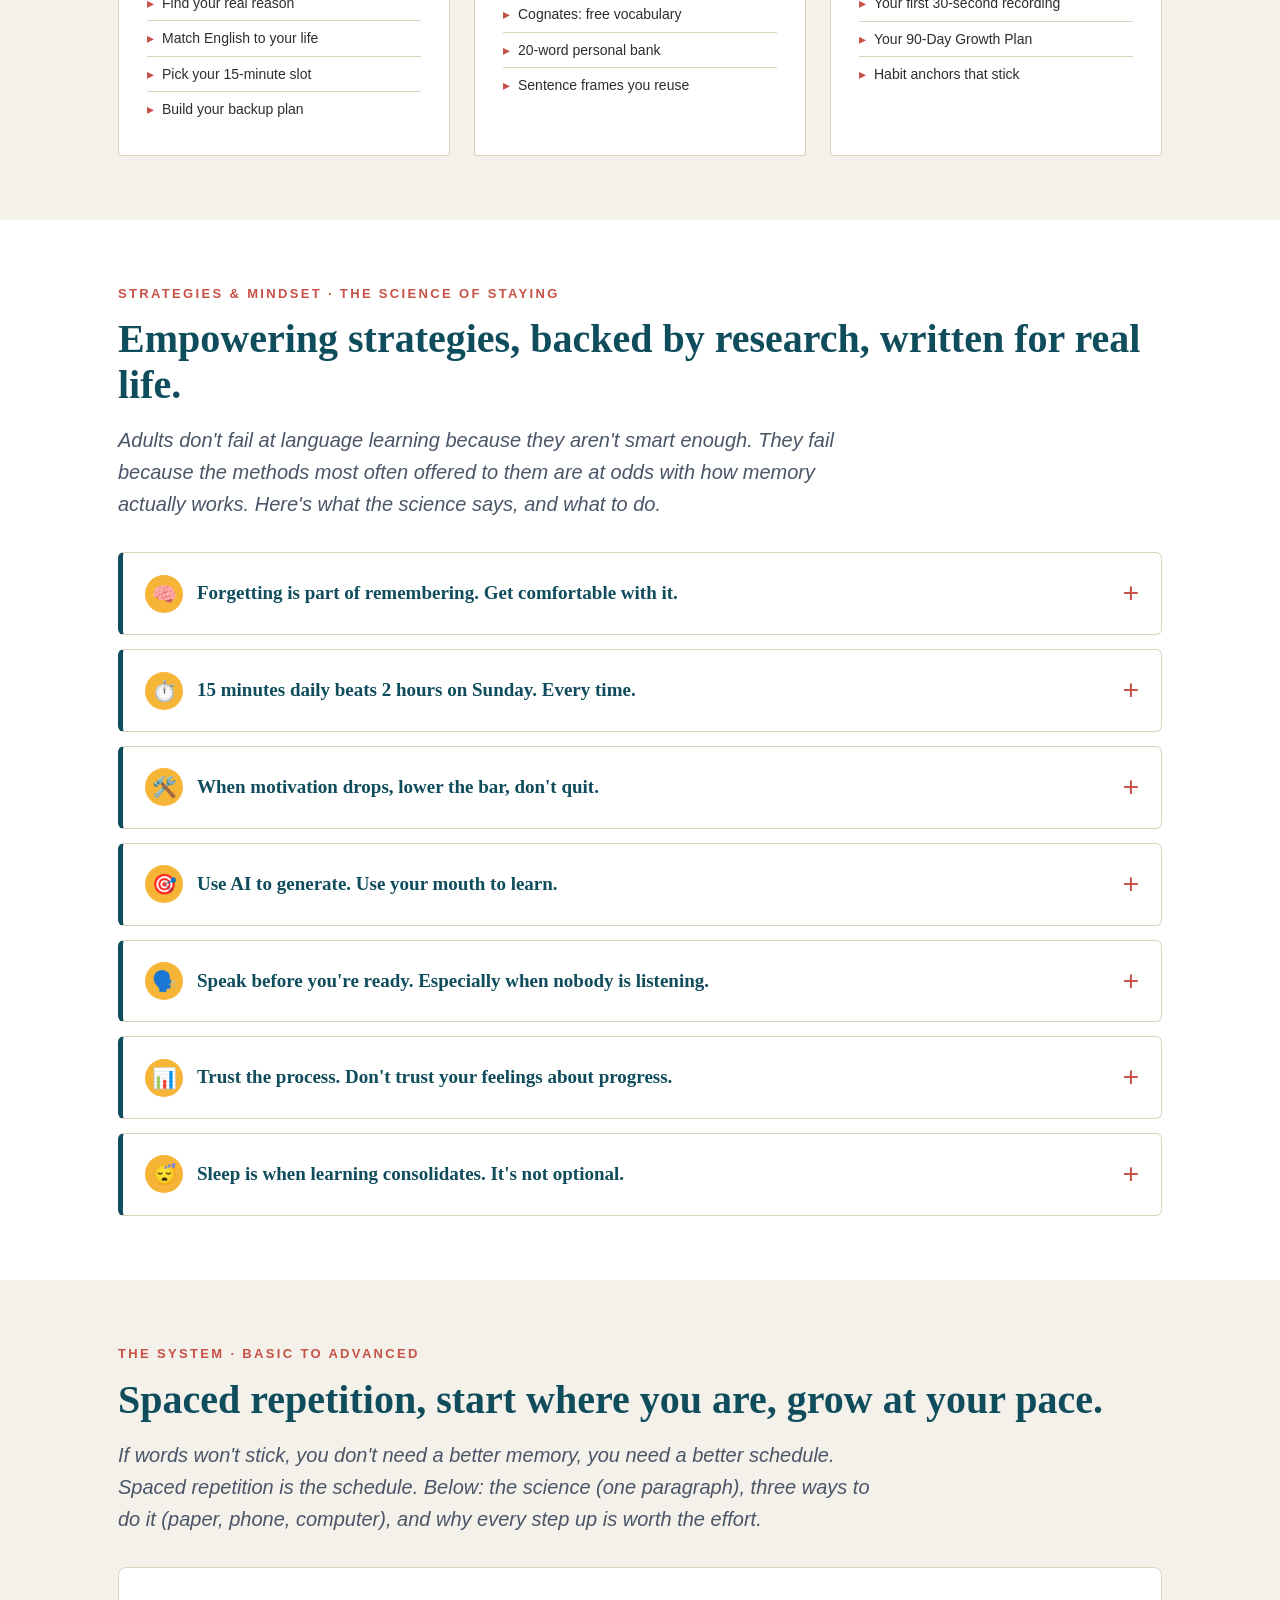
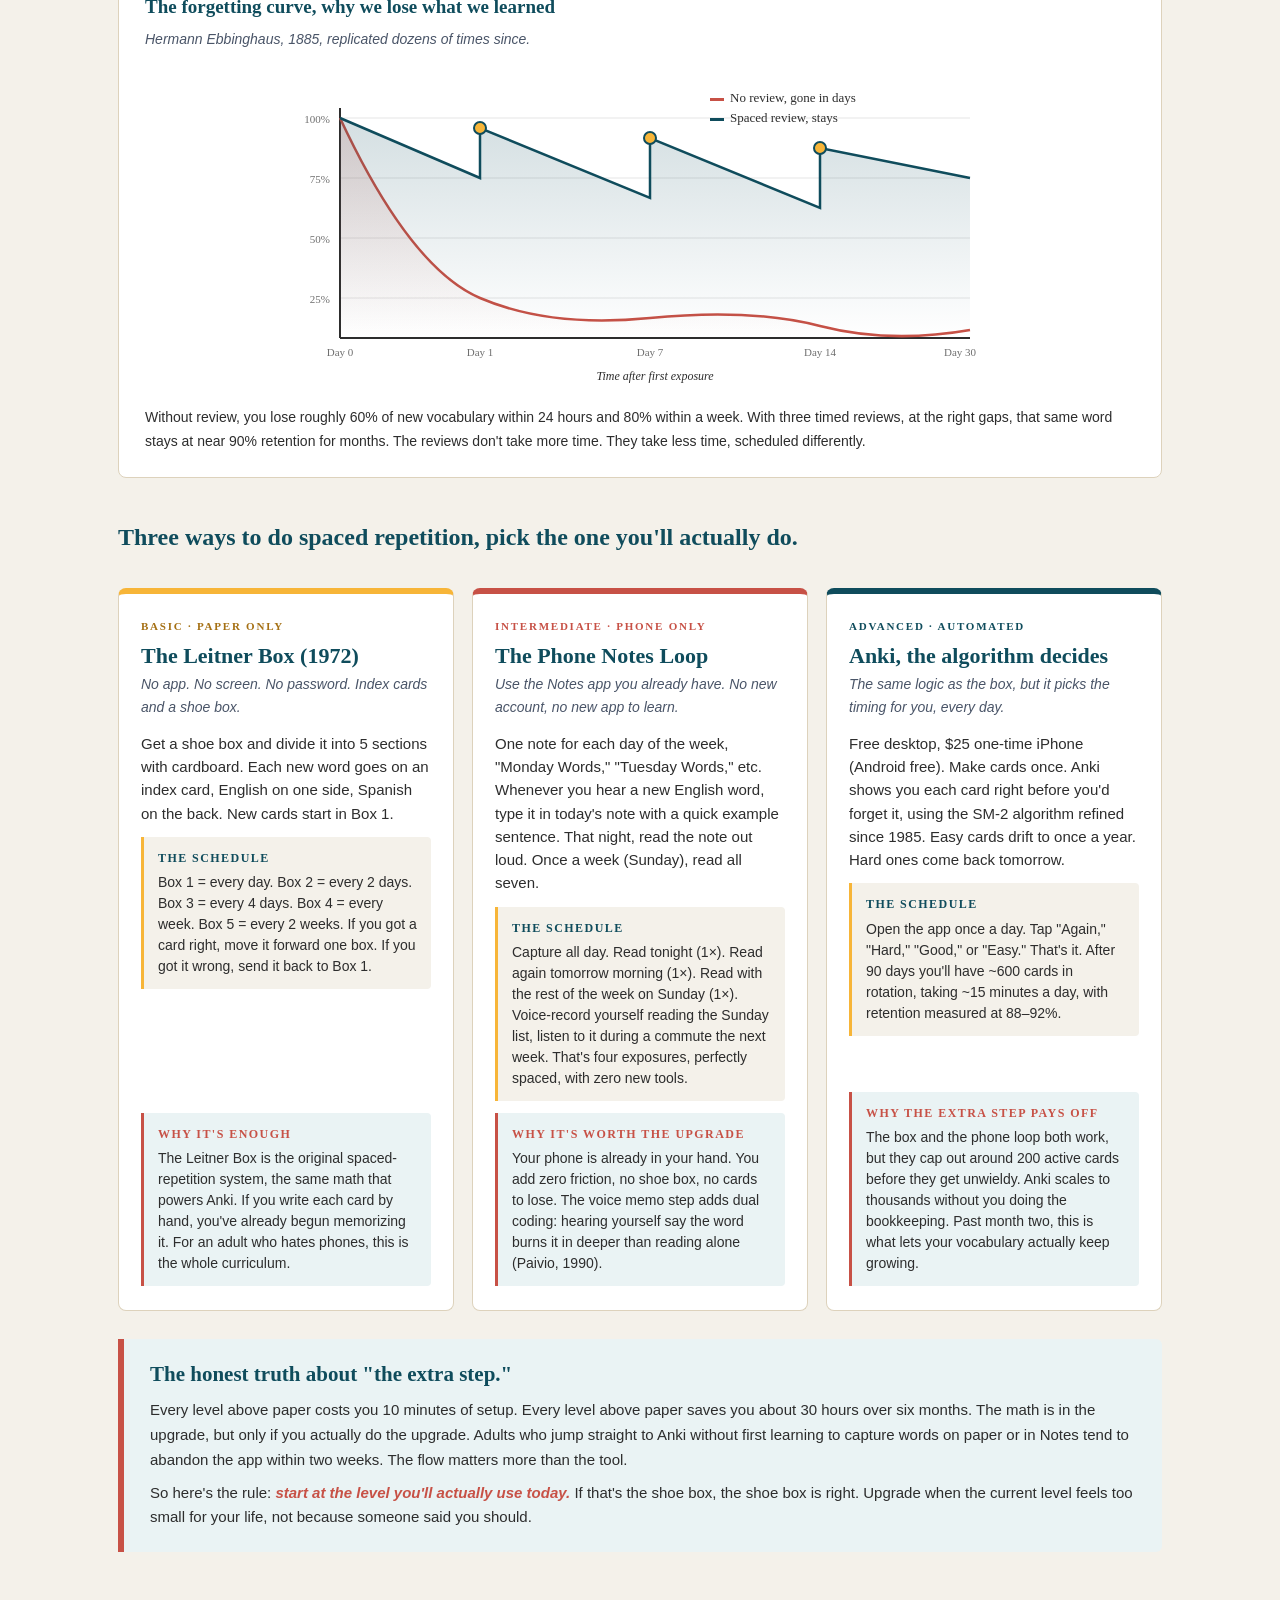
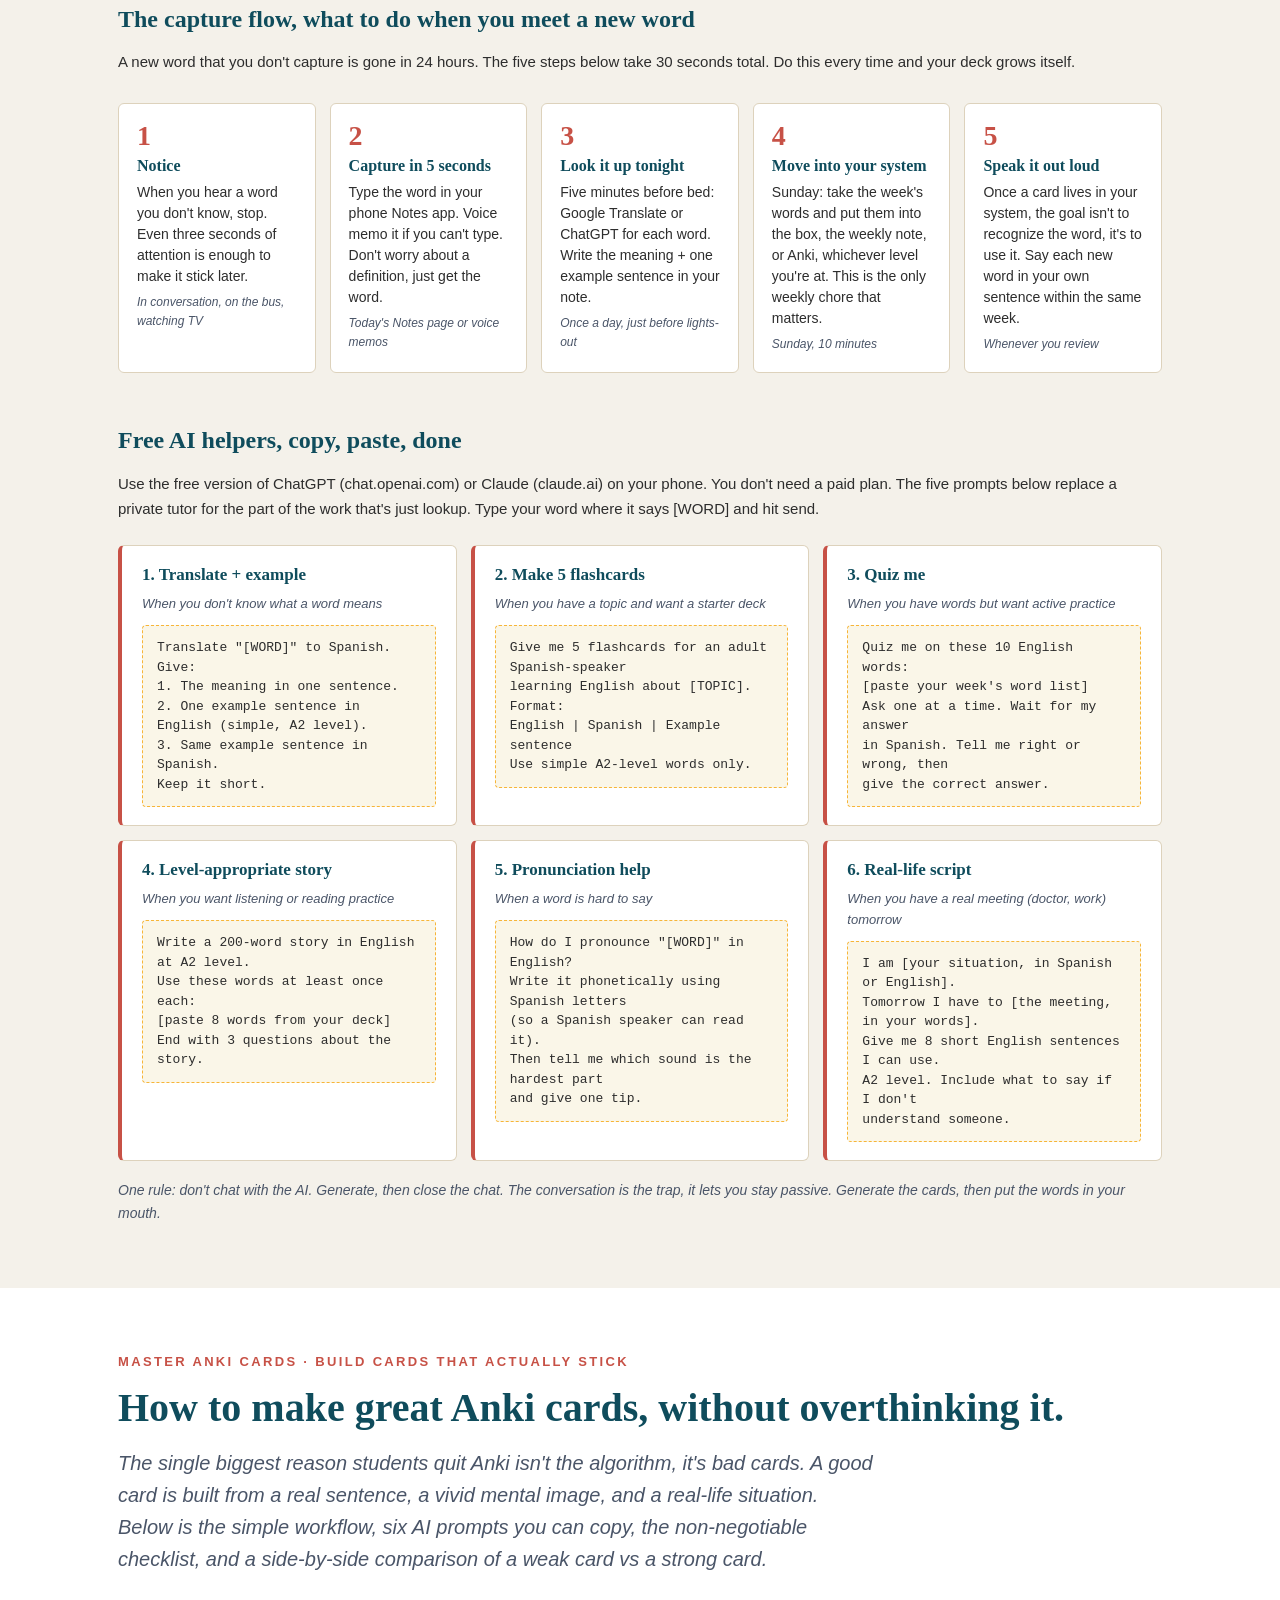
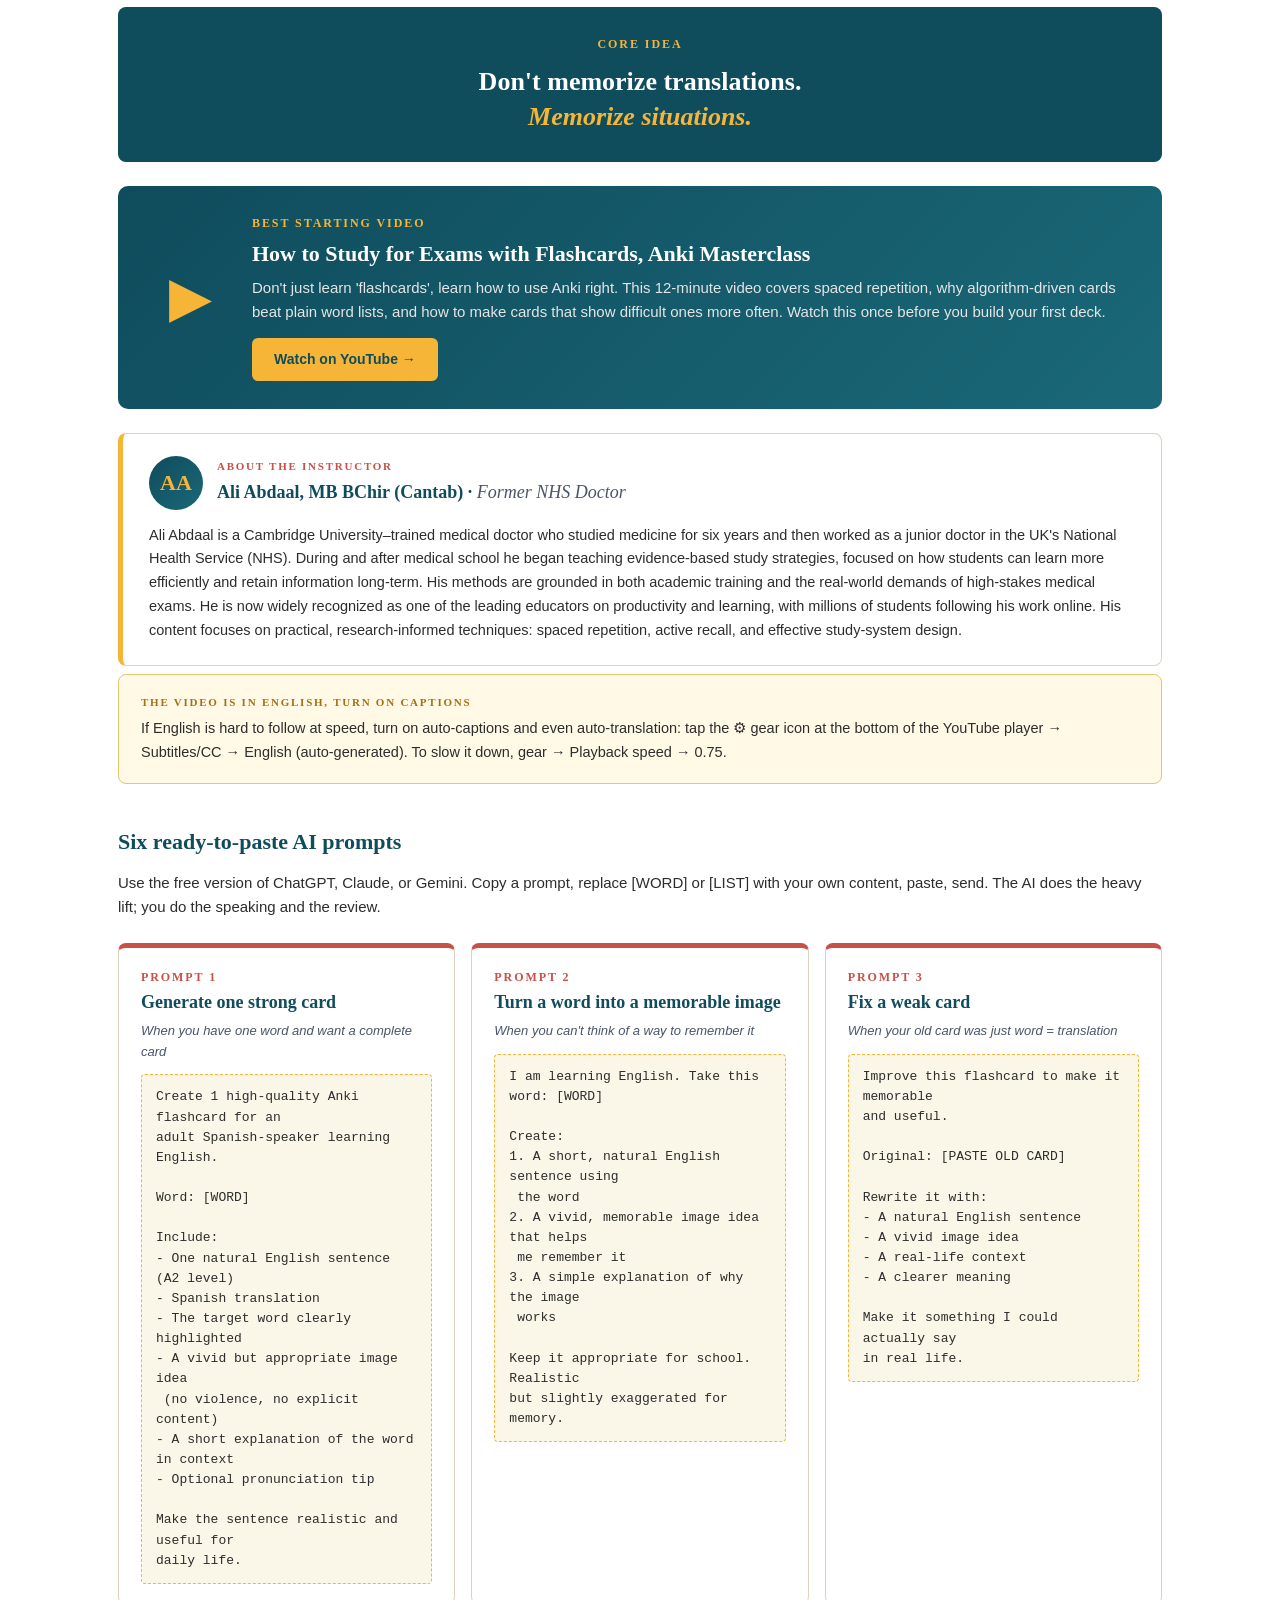
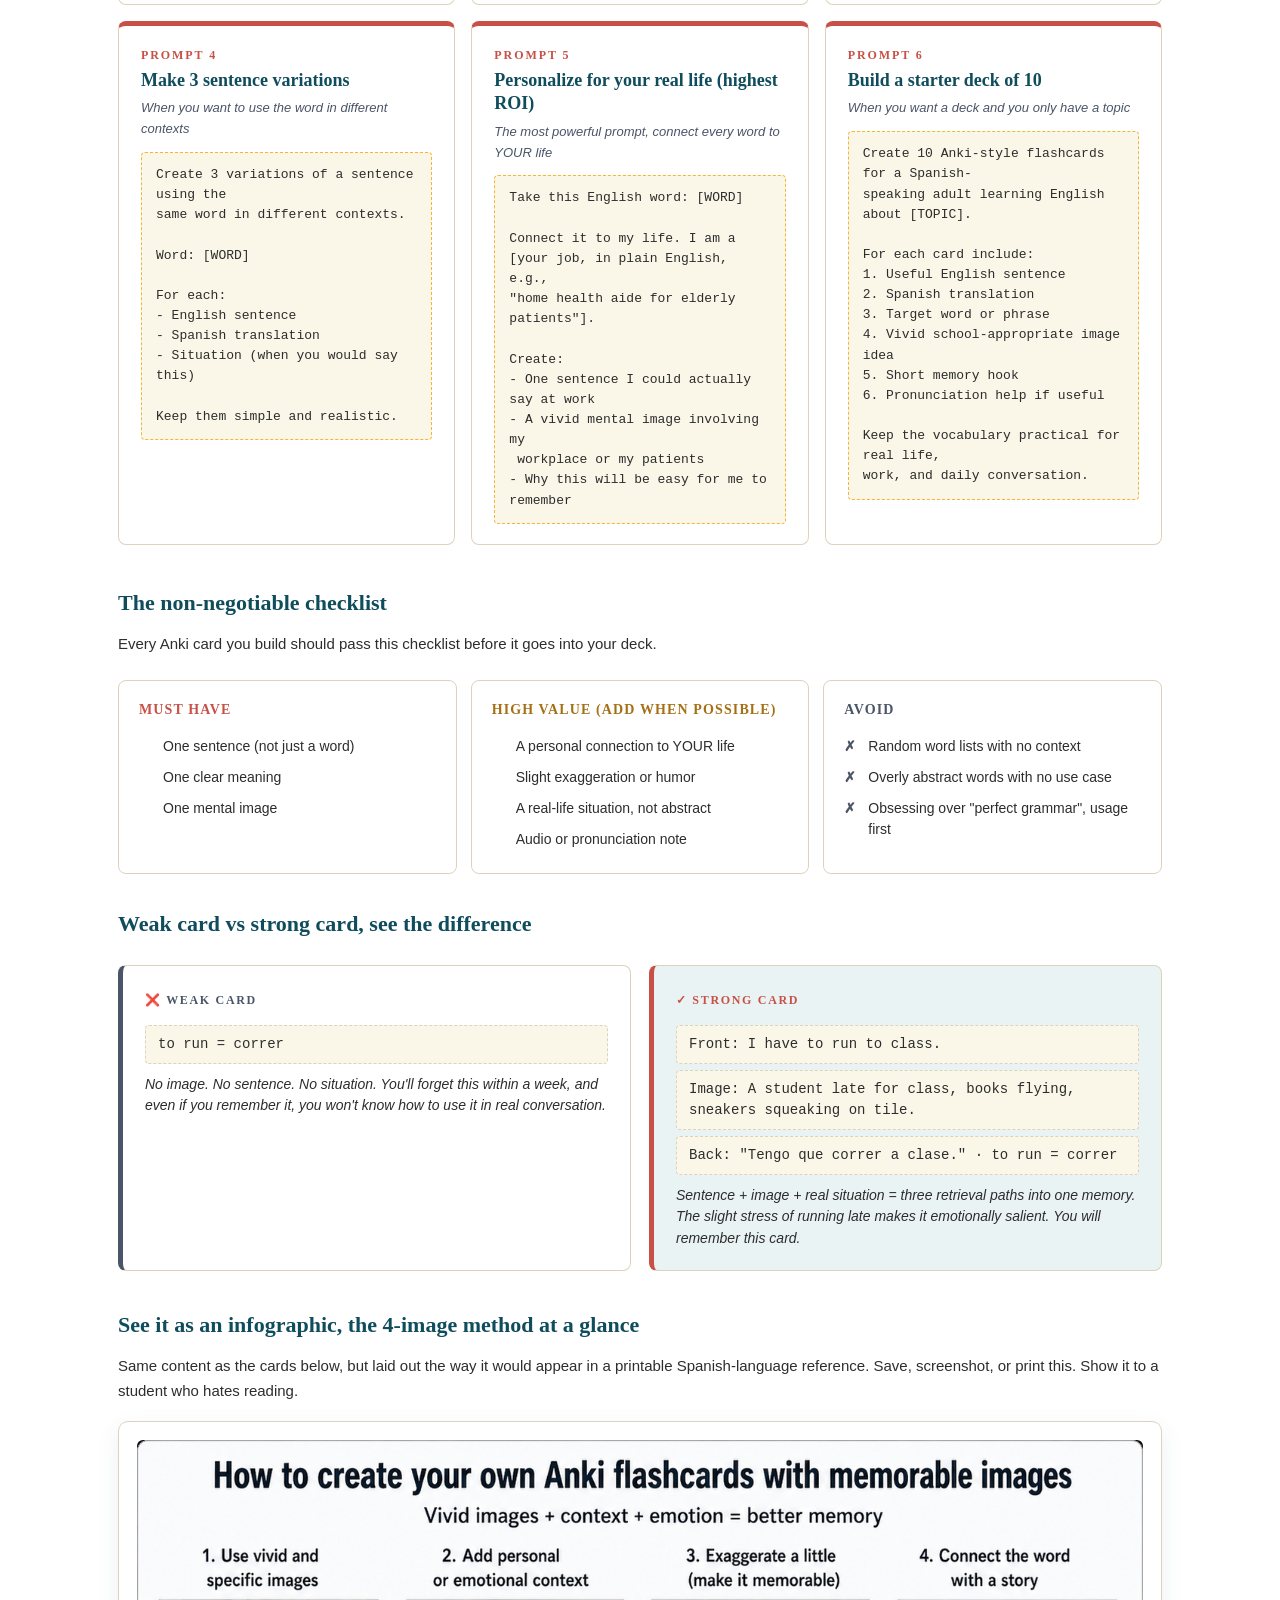
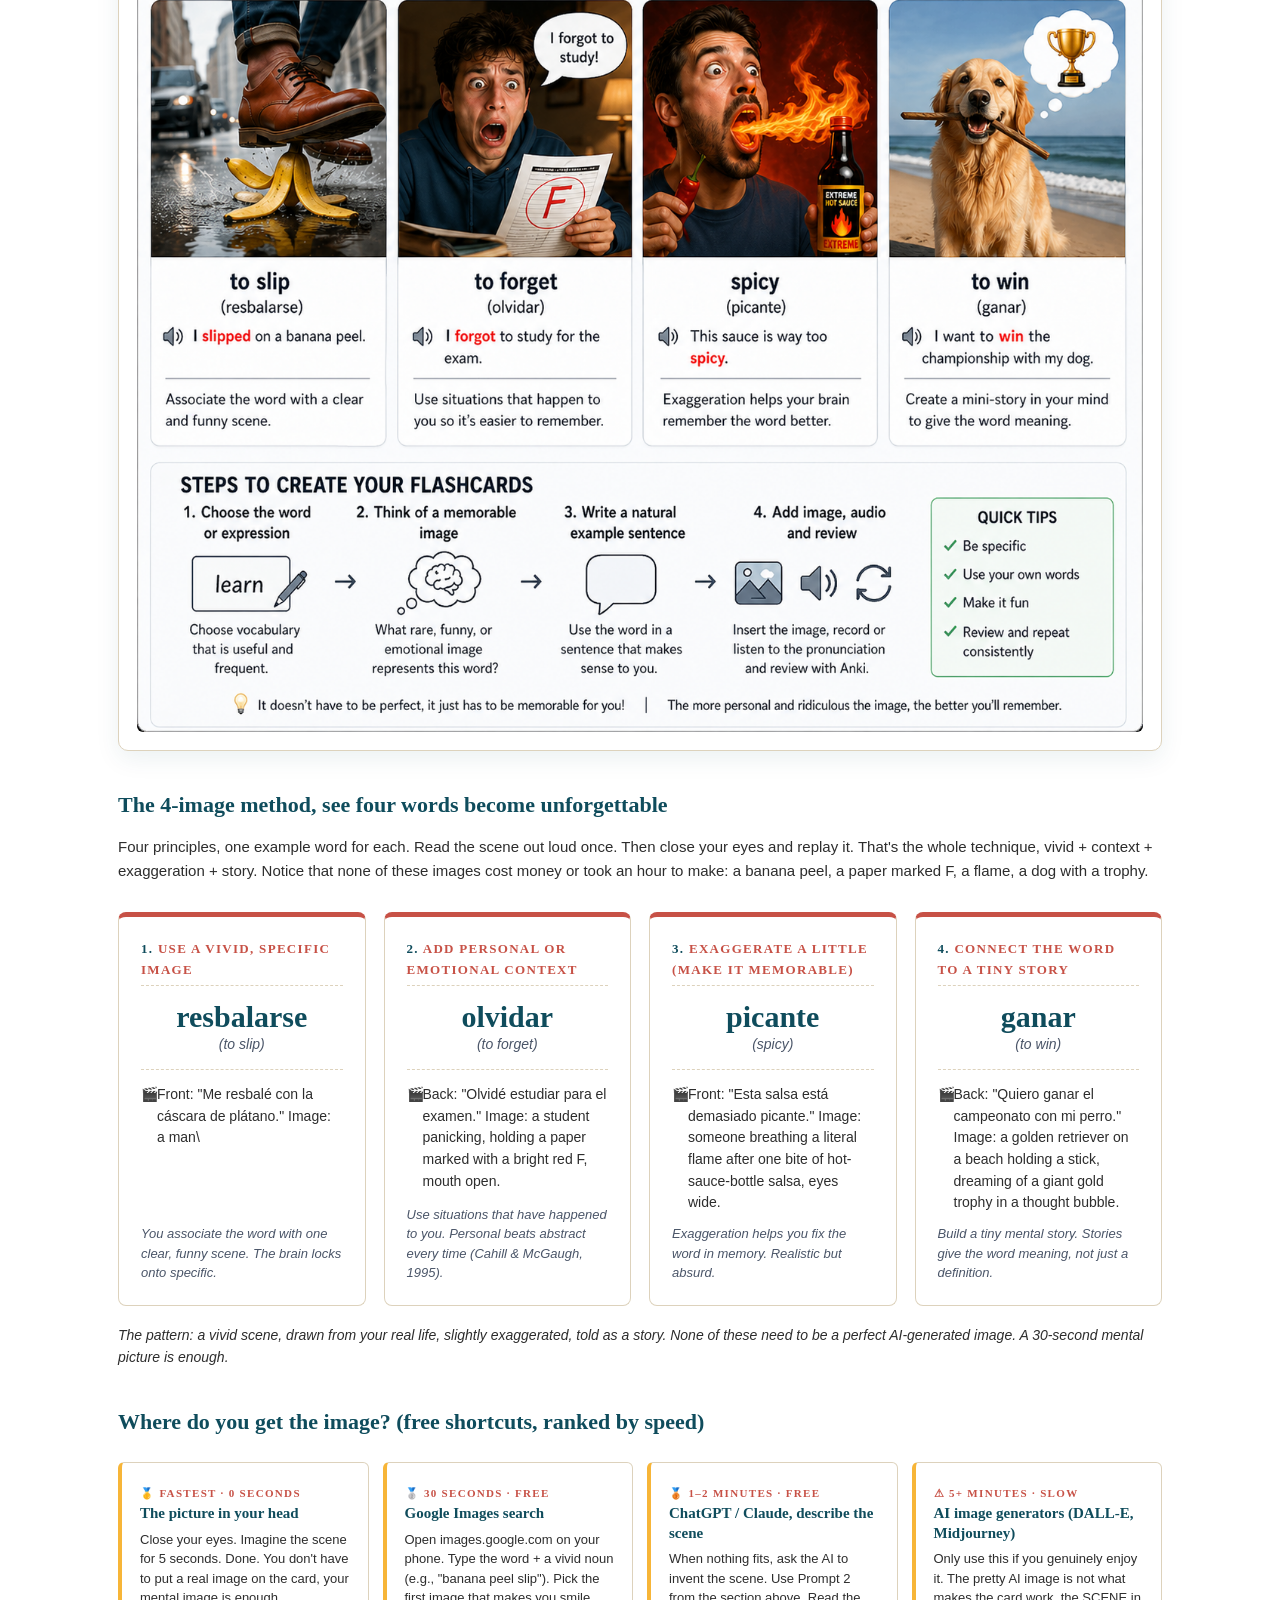
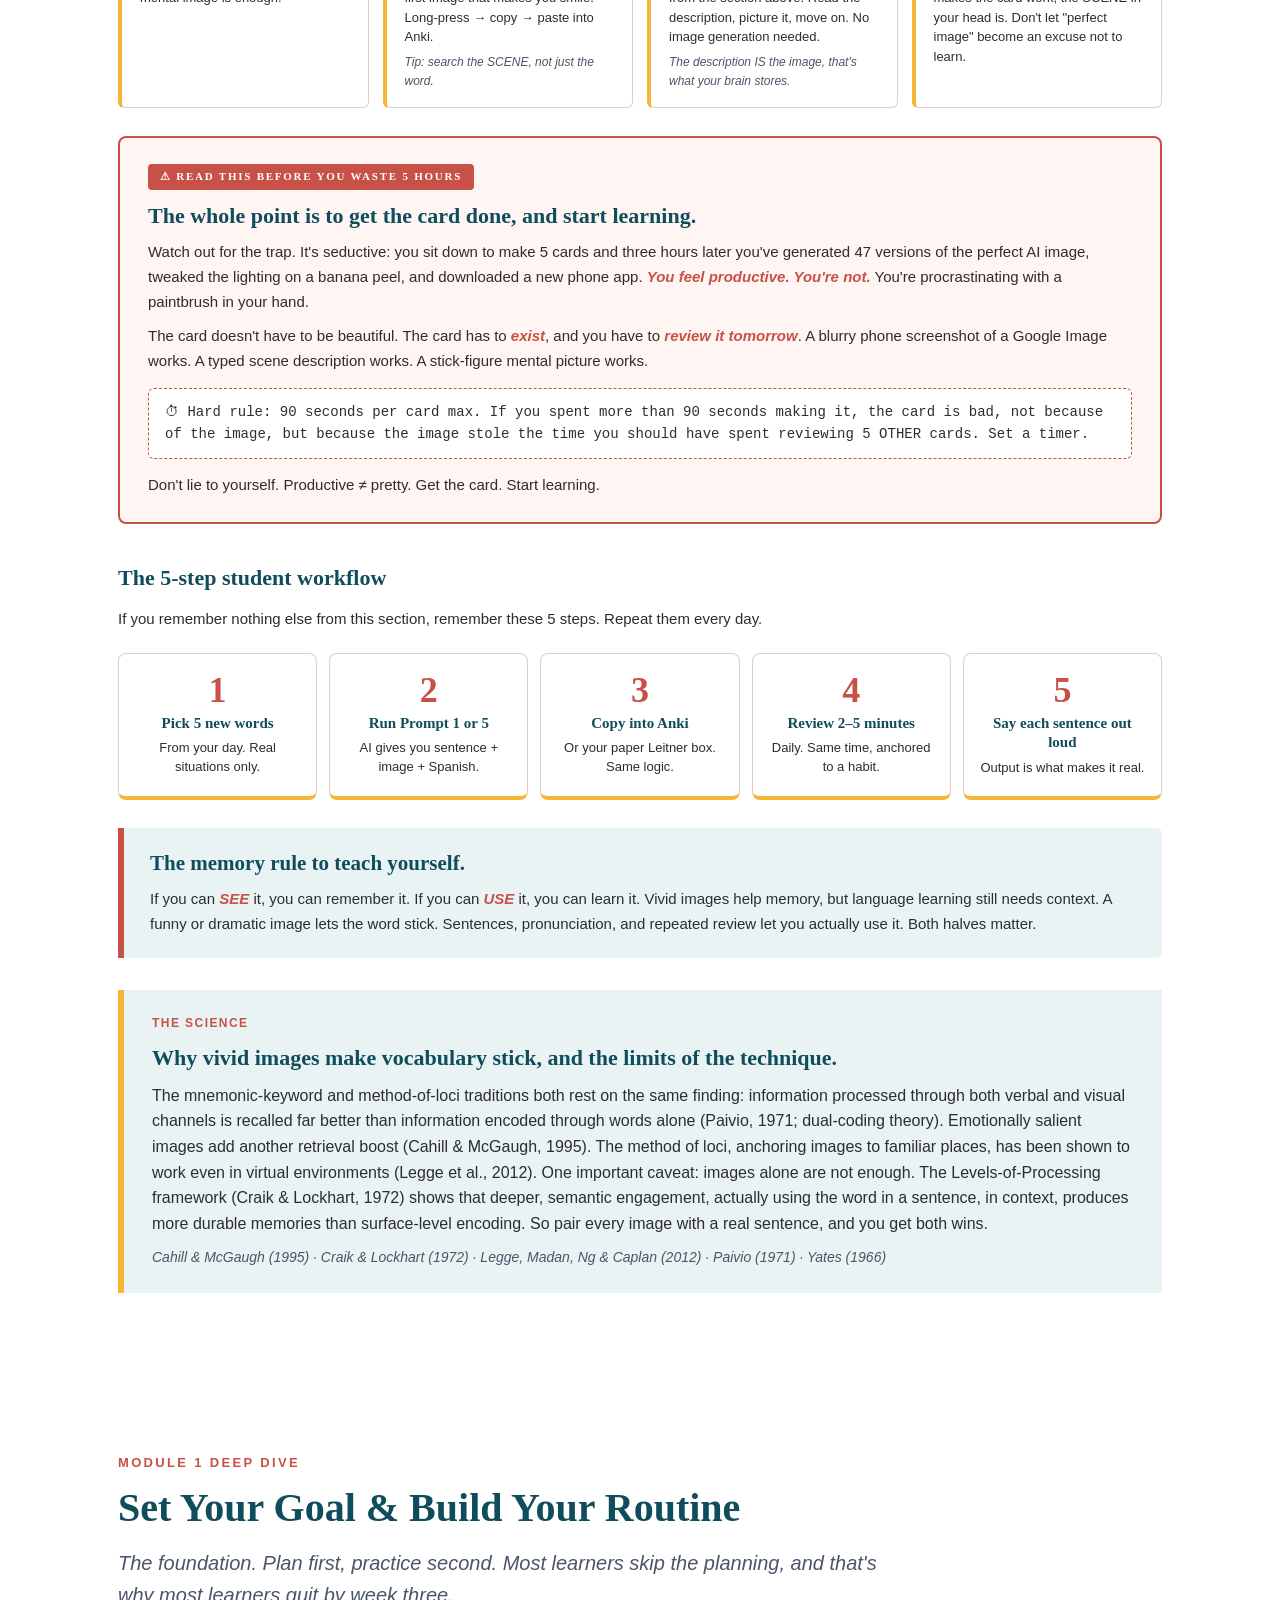
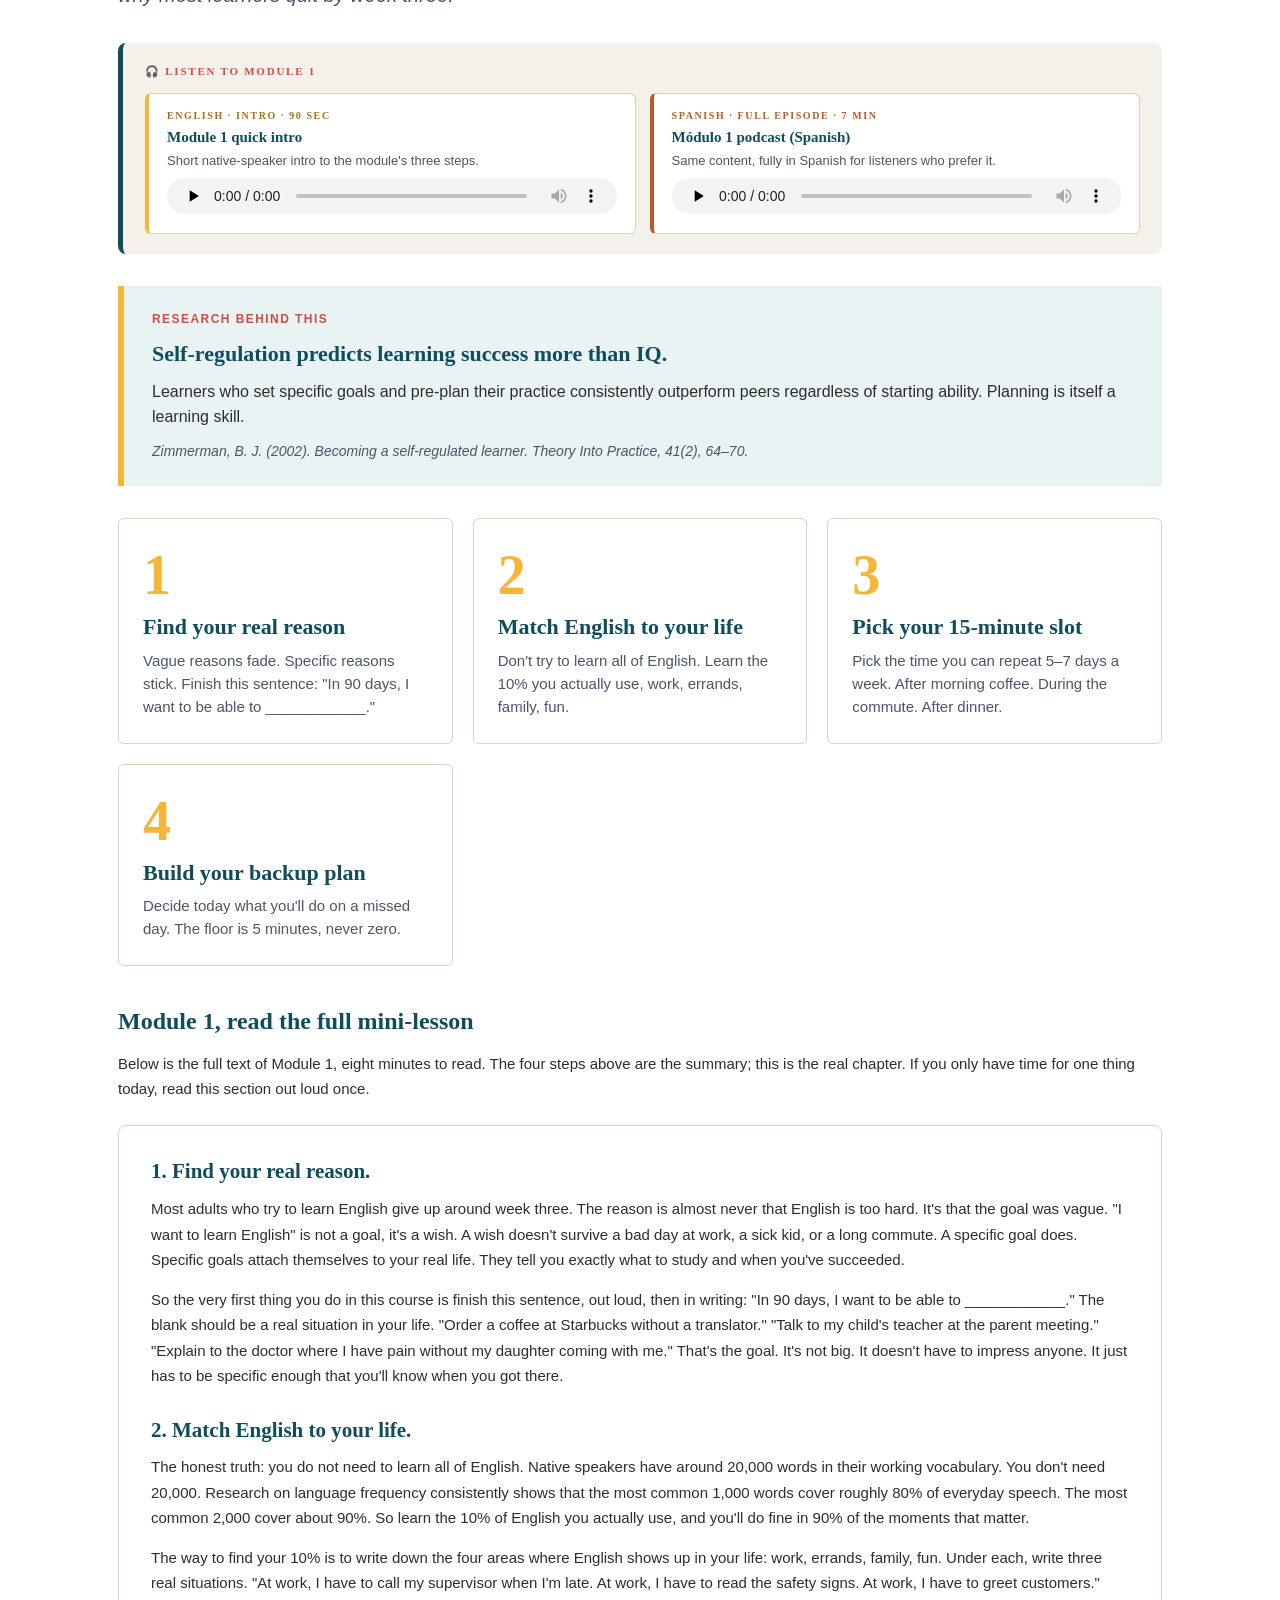
==== commit e5b325c6: "Add APA References pages: full reference list on Grammar Book and main site Grammar Book: consolidat" ====
--- a/index.html
+++ b/index.html
@@ -69,6 +69,30 @@
    font-family: Georgia, serif;
  }
  .nav a.nav-grammar:hover { background: var(--coral); color: var(--cream); border-bottom-color: transparent; }
+ .ref-list {
+   list-style: none; padding: 0; margin: 0;
+   counter-reset: ref;
+ }
+ .ref-list li {
+   counter-increment: ref;
+   background: var(--white); border: 1px solid var(--rule);
+   border-left: 3px solid var(--gold);
+   border-radius: 6px;
+   padding: 14px 18px 14px 52px;
+   margin-bottom: 10px;
+   font-size: 14.5px; line-height: 1.6;
+   position: relative;
+   color: var(--charcoal);
+ }
+ .ref-list li::before {
+   content: counter(ref) ".";
+   position: absolute; left: 18px; top: 14px;
+   font-family: Georgia, serif; font-weight: 700;
+   color: var(--coral); font-size: 14.5px;
+ }
+ .ref-list li em { font-style: italic; }
+ .ref-list li a { color: var(--coral); word-break: break-word; }
+ .ref-list li a:hover { color: var(--navy); }
  .nav .brand {
  font-family: Georgia, serif; font-style: italic; color: var(--coral);
  margin-right: auto; font-size: 16px;
@@ -924,6 +948,7 @@
  <a href="#downloads" data-en="Downloads" data-es="Descargas" data-fr="Téléchargements">Downloads</a>
  <a href="#resources" data-en="Resources" data-es="Recursos" data-fr="Ressources">Resources</a>
  <a href="#plan" data-en="90-Day Plan" data-es="Plan de 90 días" data-fr="Plan 90 jours">90-Day Plan</a>
+ <a href="#references" data-en="References" data-es="Referencias" data-fr="Références">References</a>
  <span id="streak-badge" class="streak-badge zero" title="Daily check-in streak">
  🔥 <span id="streak-count">0</span>
  </span>
@@ -3338,6 +3363,43 @@
  </div>
 </section>
 
+<section class="alt" id="references">
+ <div class="container">
+   <p class="eyebrow"
+      data-en="Research grounding"
+      data-es="Base de investigación"
+      data-fr="Base de recherche">Research grounding</p>
+   <h2 data-en="References"
+       data-es="Referencias"
+       data-fr="Références">References</h2>
+   <p style="color:var(--slate); font-size:15px; line-height:1.6; max-width:760px; margin-bottom:24px;"
+      data-en="Every design choice on this site is grounded in published research on second-language acquisition, cognitive psychology, and instructional design. Below is the full APA reference list."
+      data-es="Cada decisión de diseño en este sitio se basa en investigación publicada sobre adquisición de segundas lenguas, psicología cognitiva y diseño instruccional. Aquí está la lista completa en APA."
+      data-fr="Chaque choix de conception sur ce site s'appuie sur des recherches publiées en acquisition d'une seconde langue, psychologie cognitive et conception pédagogique. Voici la liste APA complète.">Every design choice on this site is grounded in published research on second-language acquisition, cognitive psychology, and instructional design. Below is the full APA reference list.</p>
+   <ol class="ref-list">
+     <li>Bjork, R. A., &amp; Bjork, E. L. (2011). Making things hard on yourself, but in a good way: Creating desirable difficulties to enhance learning. In M. A. Gernsbacher, R. W. Pew, L. M. Hough, &amp; J. R. Pomerantz (Eds.), <em>Psychology and the real world: Essays illustrating fundamental contributions to society</em> (pp. 56–64). Worth Publishers.</li>
+     <li>Cahill, L., &amp; McGaugh, J. L. (1995). A novel demonstration of enhanced memory associated with emotional arousal. <em>Consciousness and Cognition, 4</em>(4), 410–421. <a href="https://doi.org/10.1006/ccog.1995.1048" target="_blank" rel="noopener">https://doi.org/10.1006/ccog.1995.1048</a></li>
+     <li>CAST. (2024). <em>Universal design for learning guidelines version 3.0</em> [graphic organizer]. <a href="https://udlguidelines.cast.org" target="_blank" rel="noopener">https://udlguidelines.cast.org</a></li>
+     <li>Cepeda, N. J., Pashler, H., Vul, E., Wixted, J. T., &amp; Rohrer, D. (2006). Distributed practice in verbal recall tasks: A review and quantitative synthesis. <em>Psychological Bulletin, 132</em>(3), 354–380. <a href="https://doi.org/10.1037/0033-2909.132.3.354" target="_blank" rel="noopener">https://doi.org/10.1037/0033-2909.132.3.354</a></li>
+     <li>Dunlosky, J., Rawson, K. A., Marsh, E. J., Nathan, M. J., &amp; Willingham, D. T. (2013). Improving students' learning with effective learning techniques: Promising directions from cognitive and educational psychology. <em>Psychological Science in the Public Interest, 14</em>(1), 4–58. <a href="https://doi.org/10.1177/1529100612453266" target="_blank" rel="noopener">https://doi.org/10.1177/1529100612453266</a></li>
+     <li>Karpicke, J. D., &amp; Blunt, J. R. (2011). Retrieval practice produces more learning than elaborative studying with concept mapping. <em>Science, 331</em>(6018), 772–775. <a href="https://doi.org/10.1126/science.1199327" target="_blank" rel="noopener">https://doi.org/10.1126/science.1199327</a></li>
+     <li>Kim, S. K., &amp; Webb, S. (2022). The effects of spaced practice on second language learning: A meta-analysis. <em>Language Learning, 72</em>(1), 269–319. <a href="https://doi.org/10.1111/lang.12479" target="_blank" rel="noopener">https://doi.org/10.1111/lang.12479</a></li>
+     <li>Krashen, S. D. (1985). <em>The input hypothesis: Issues and implications</em>. Longman.</li>
+     <li>Legge, E. L. G., Madan, C. R., Ng, E. T., &amp; Caplan, J. B. (2012). Building a memory palace in minutes: Equivalent memory performance using virtual versus conventional environments with the method of loci. <em>Acta Psychologica, 141</em>(3), 380–390. <a href="https://doi.org/10.1016/j.actpsy.2012.09.002" target="_blank" rel="noopener">https://doi.org/10.1016/j.actpsy.2012.09.002</a></li>
+     <li>Leitner, S. (1972). <em>So lernt man lernen: Der Weg zum Erfolg</em> [How to learn to learn: The path to success]. Herder.</li>
+     <li>Mayer, R. E. (2009). <em>Multimedia learning</em> (2nd ed.). Cambridge University Press. <a href="https://doi.org/10.1017/CBO9780511811678" target="_blank" rel="noopener">https://doi.org/10.1017/CBO9780511811678</a></li>
+     <li>Nation, I. S. P. (2013). <em>Learning vocabulary in another language</em> (2nd ed.). Cambridge University Press.</li>
+     <li>Paivio, A. (1990). <em>Mental representations: A dual coding approach</em>. Oxford University Press.</li>
+     <li>Pressley, M., Levin, J. R., &amp; Delaney, H. D. (1982). The mnemonic keyword method. <em>Review of Educational Research, 52</em>(1), 61–91. <a href="https://doi.org/10.3102/00346543052001061" target="_blank" rel="noopener">https://doi.org/10.3102/00346543052001061</a></li>
+     <li>Roediger, H. L., III, &amp; Karpicke, J. D. (2006). Test-enhanced learning: Taking memory tests improves long-term retention. <em>Psychological Science, 17</em>(3), 249–255. <a href="https://doi.org/10.1111/j.1467-9280.2006.01693.x" target="_blank" rel="noopener">https://doi.org/10.1111/j.1467-9280.2006.01693.x</a></li>
+     <li>Swain, M. (1985). Communicative competence: Some roles of comprehensible input and comprehensible output in its development. In S. Gass &amp; C. Madden (Eds.), <em>Input in second language acquisition</em> (pp. 235–253). Newbury House.</li>
+     <li>Walker, M. P., &amp; Stickgold, R. (2004). Sleep-dependent learning and memory consolidation. <em>Neuron, 44</em>(1), 121–133. <a href="https://doi.org/10.1016/j.neuron.2004.08.031" target="_blank" rel="noopener">https://doi.org/10.1016/j.neuron.2004.08.031</a></li>
+     <li>Yates, F. A. (1966). <em>The art of memory</em>. University of Chicago Press.</li>
+     <li>Zimmerman, B. J. (2002). Becoming a self-regulated learner: An overview. <em>Theory Into Practice, 41</em>(2), 64–70. <a href="https://doi.org/10.1207/s15430421tip4102_2" target="_blank" rel="noopener">https://doi.org/10.1207/s15430421tip4102_2</a></li>
+   </ol>
+ </div>
+</section>
+
 <footer>
  <div class="container">
  <span class="brand" data-en="Independent English Learning" data-es="Aprendizaje Independiente del Inglés" data-fr="Apprentissage Autonome de l'Anglais">Independent English Learning</span>
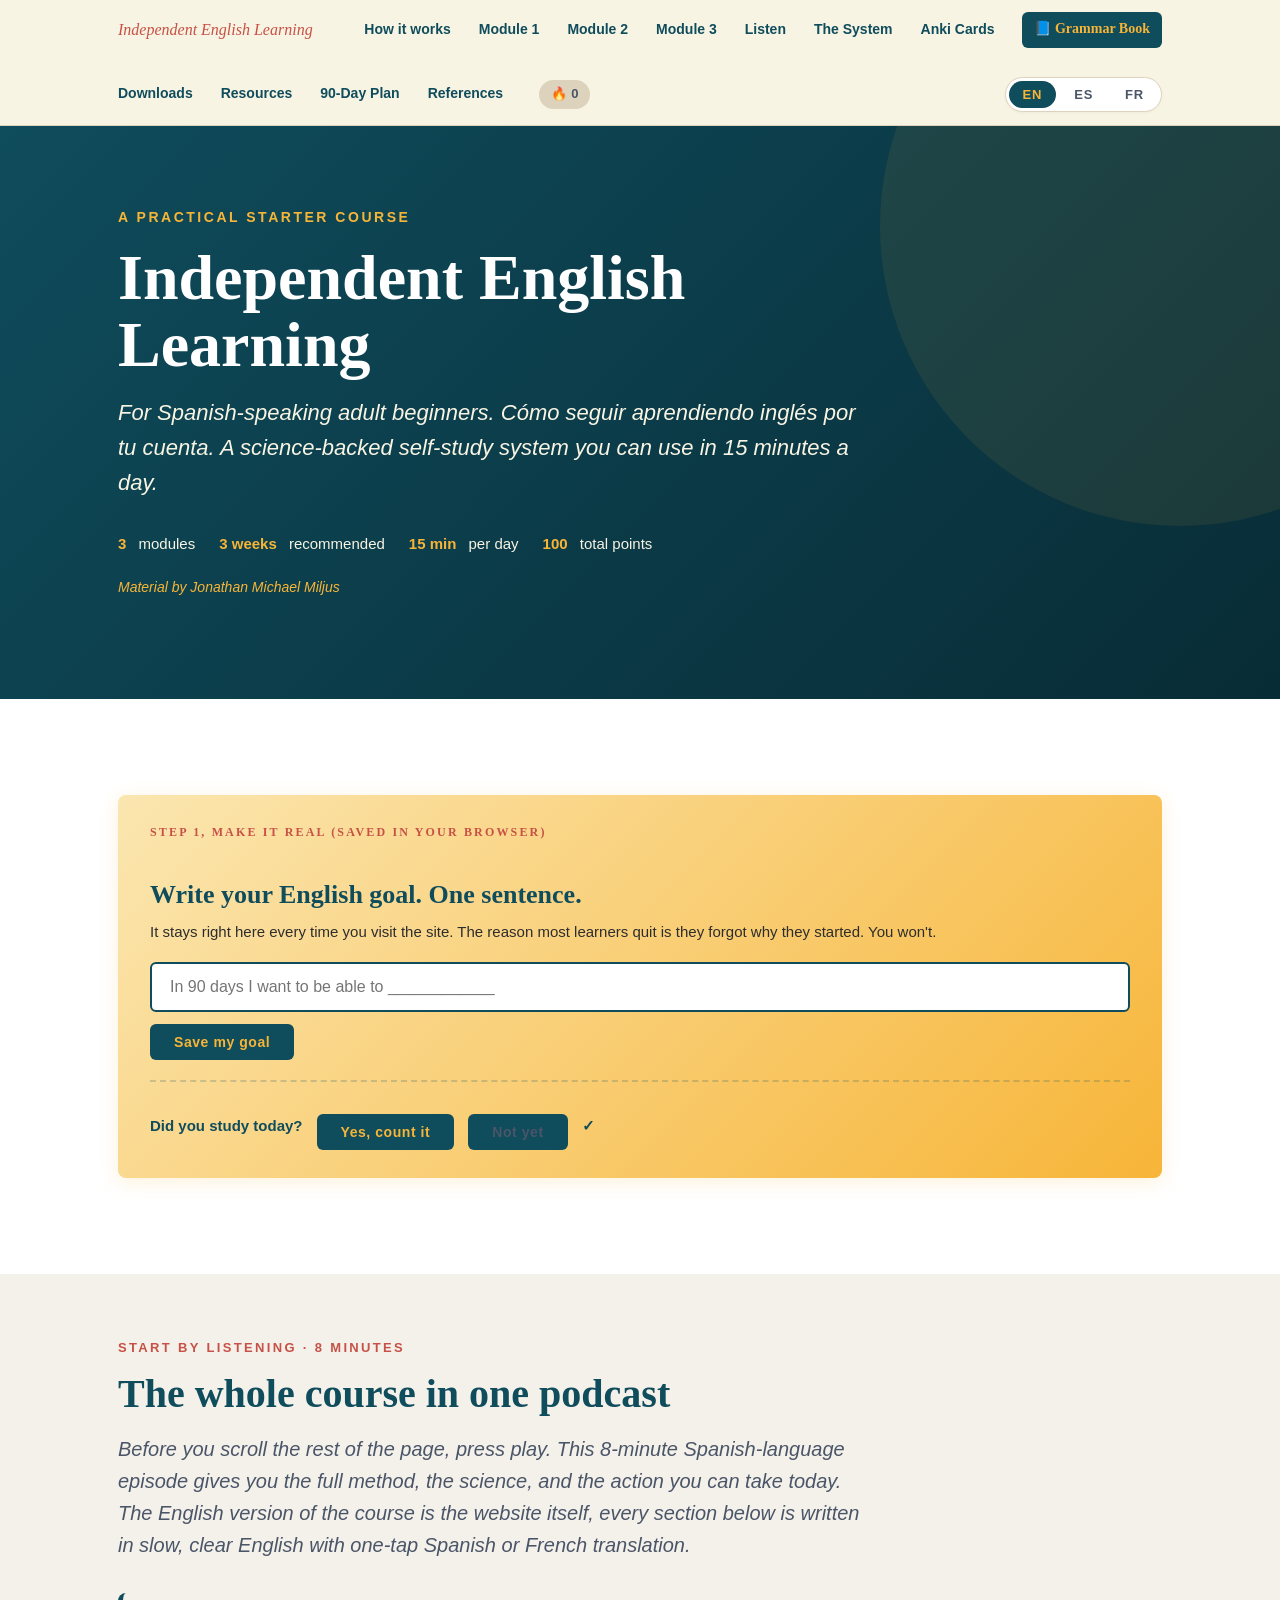
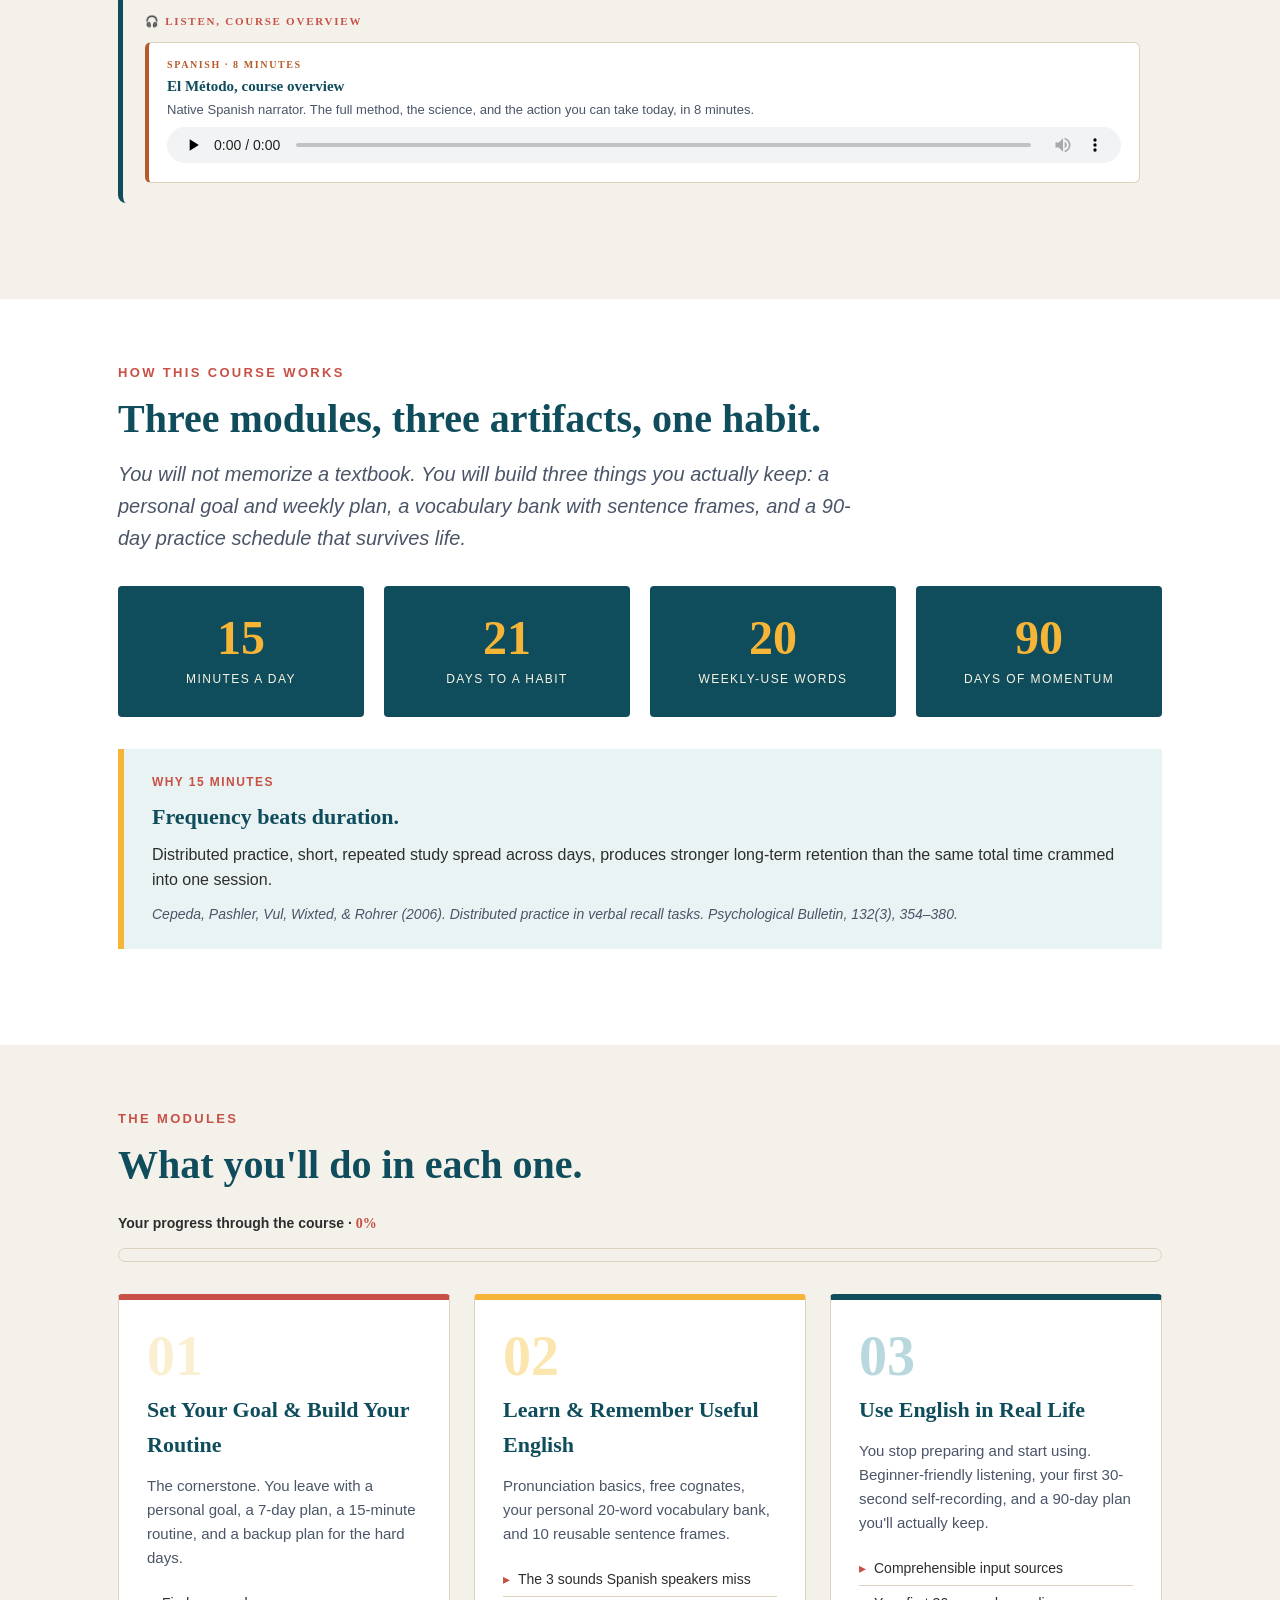
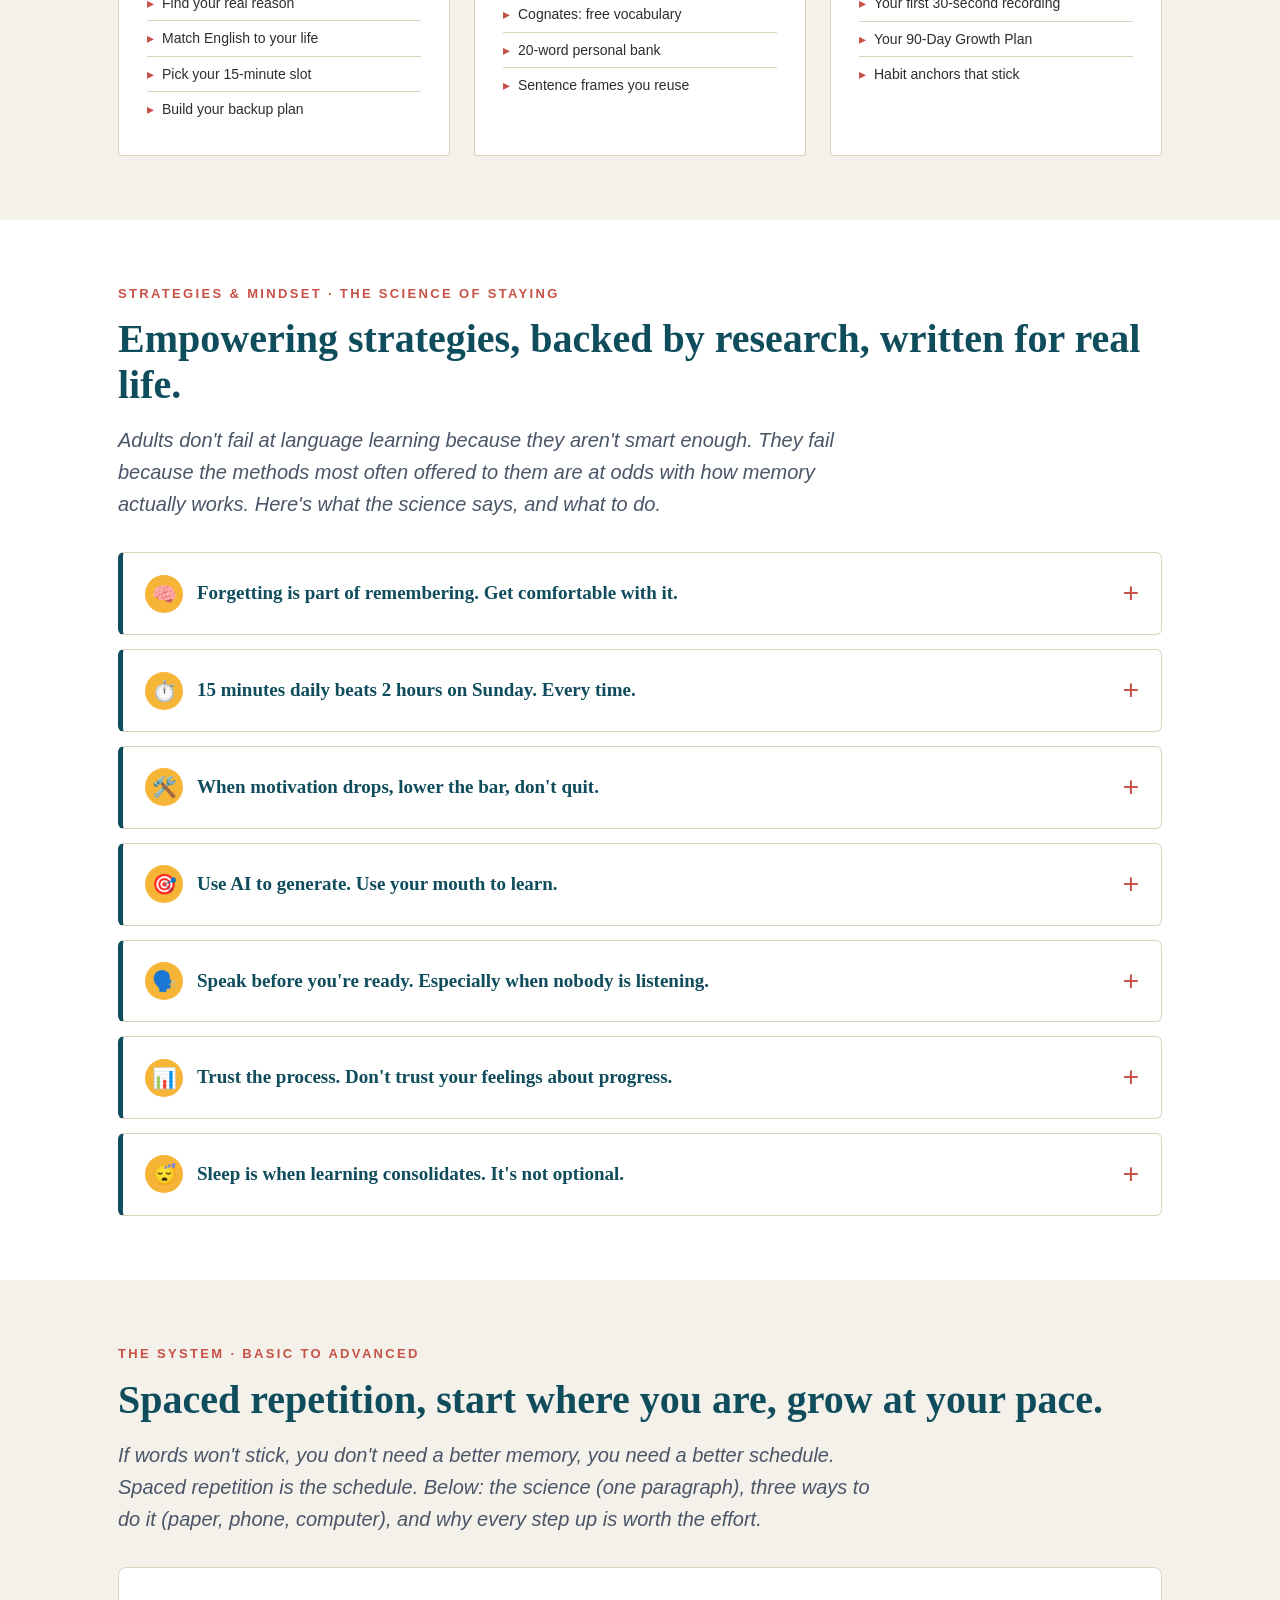
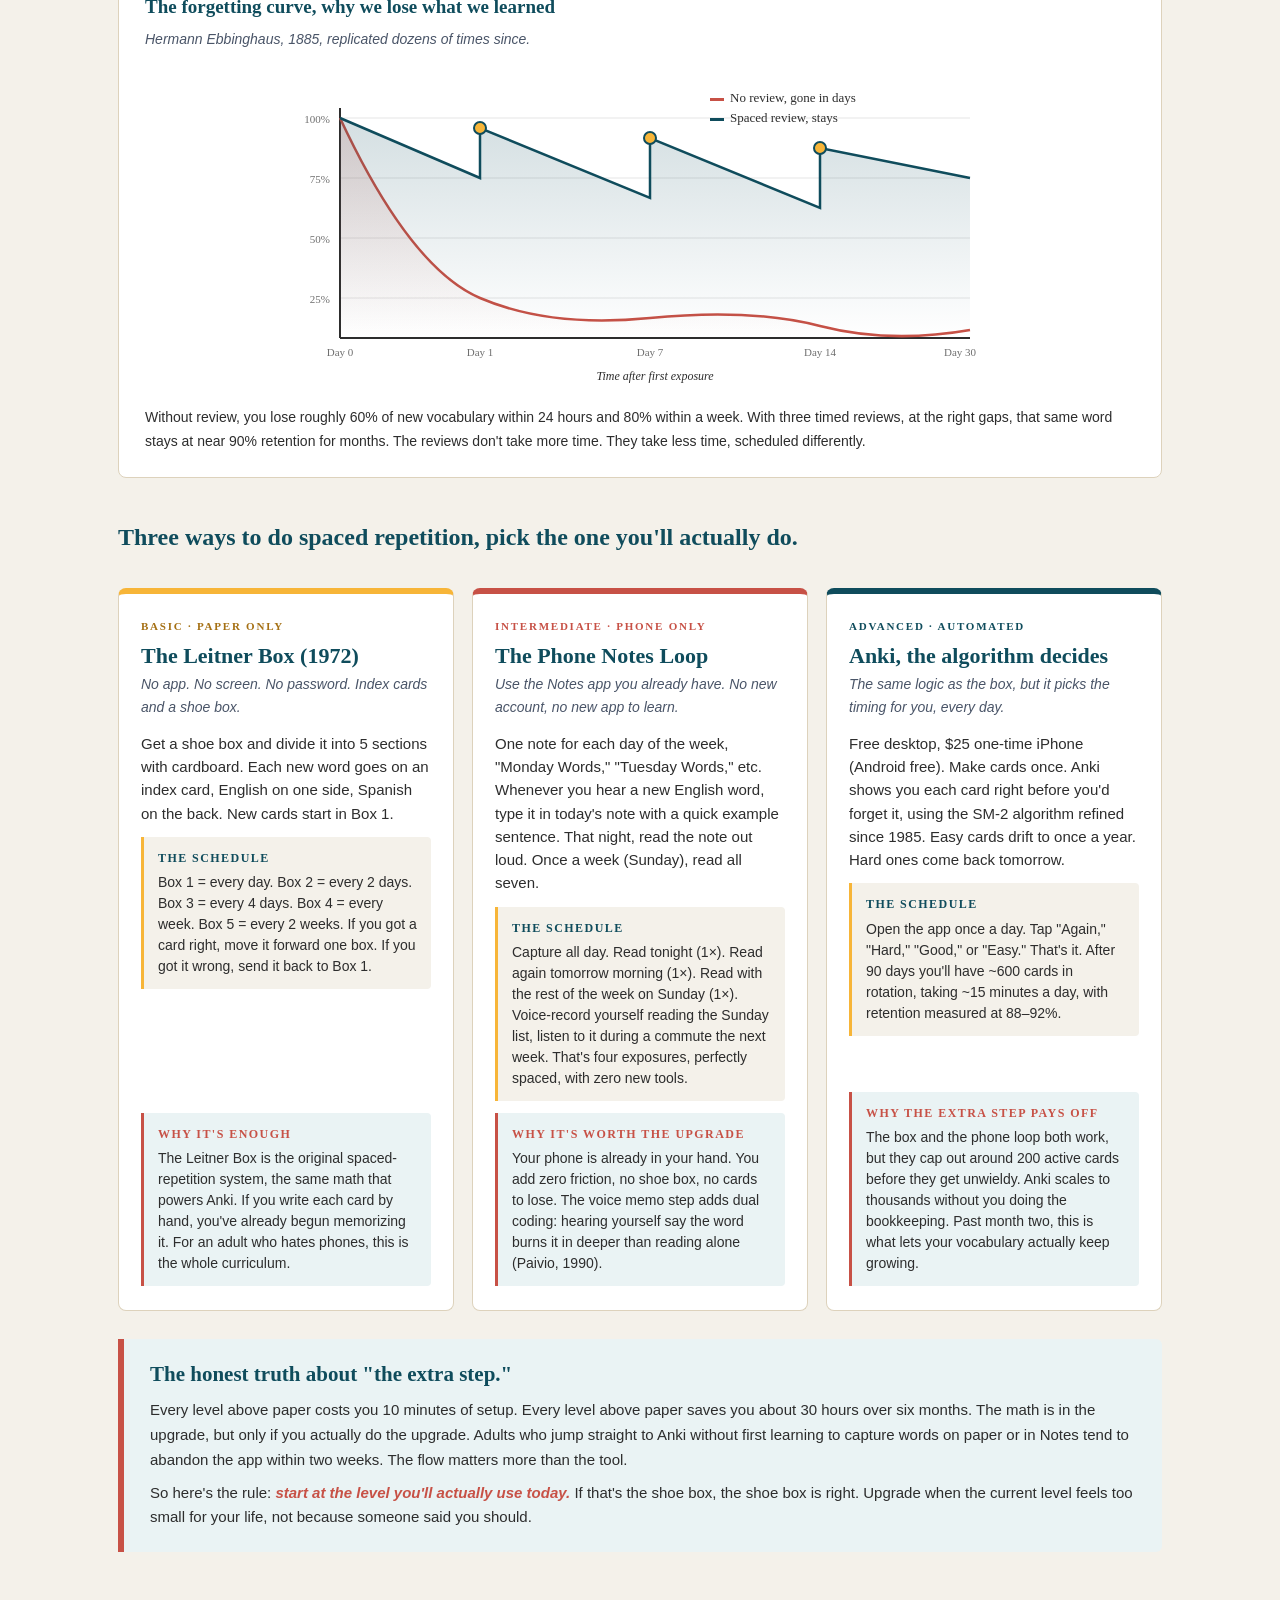
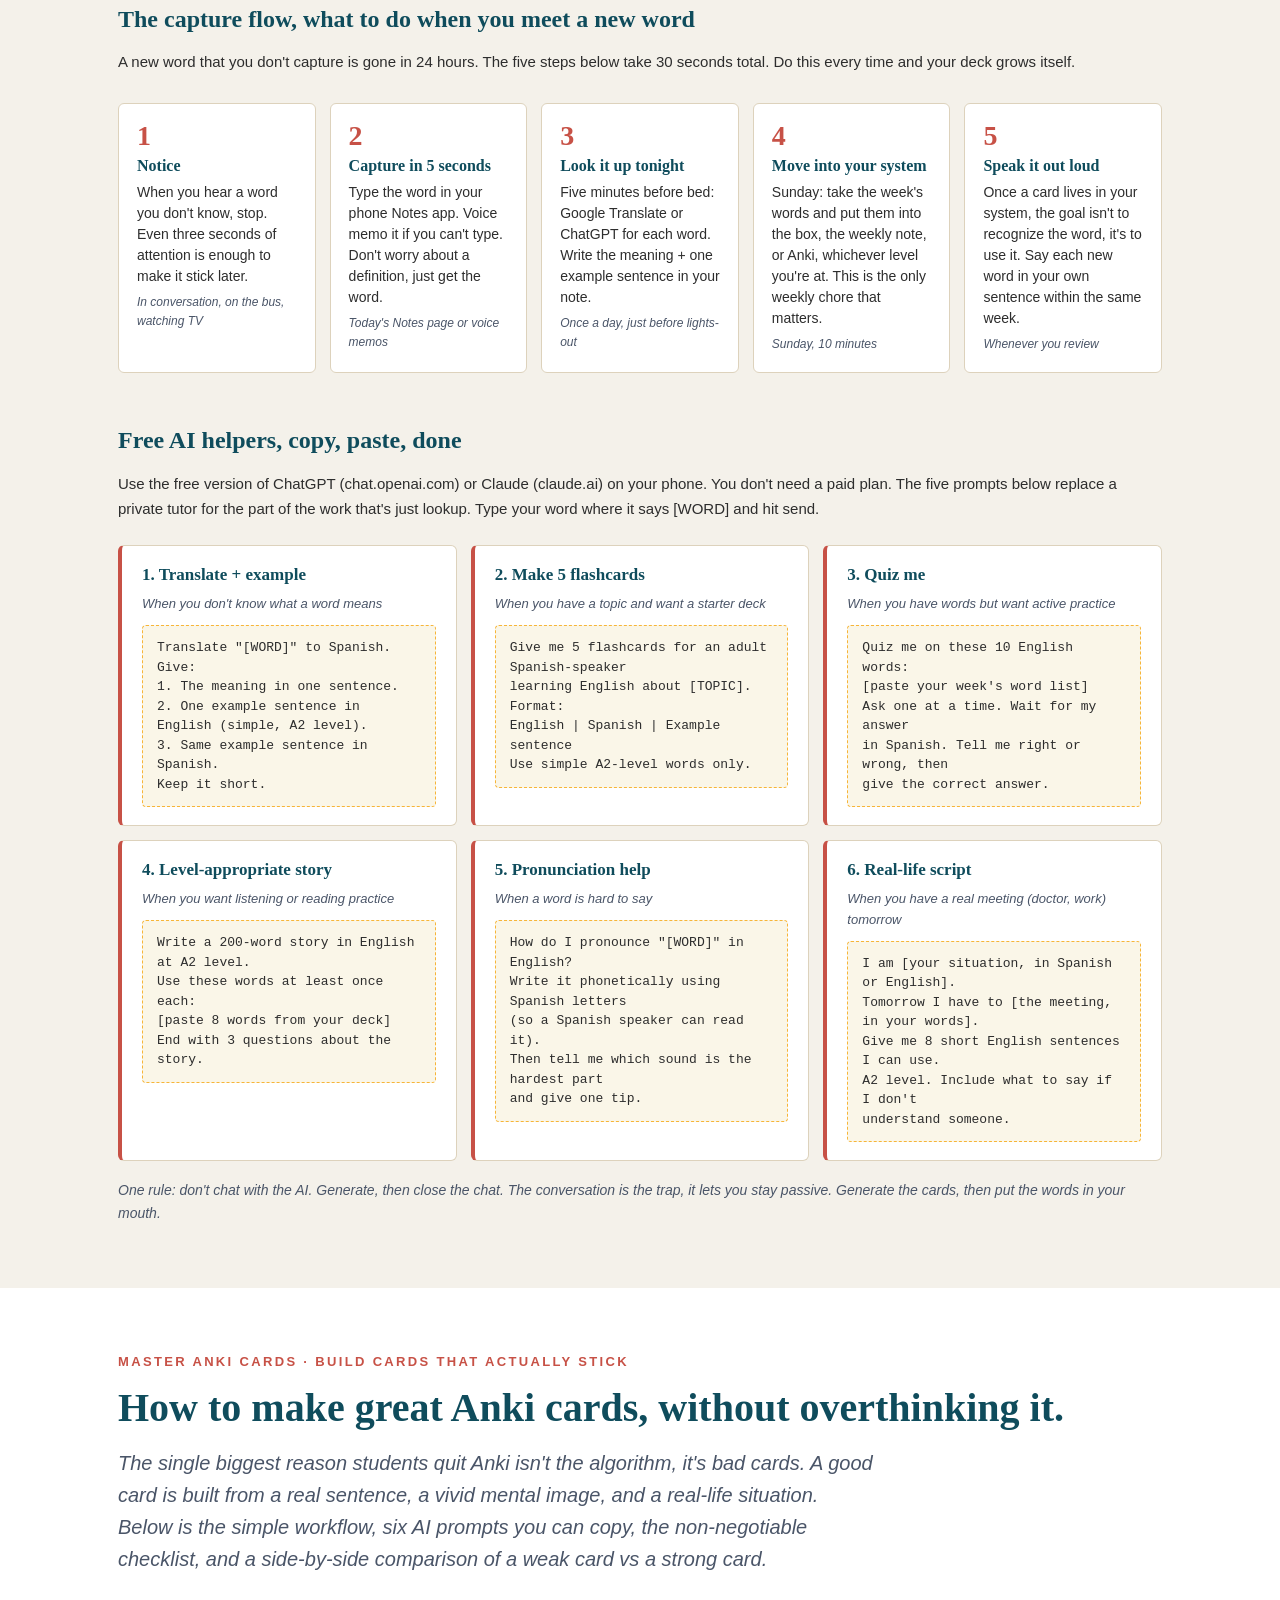
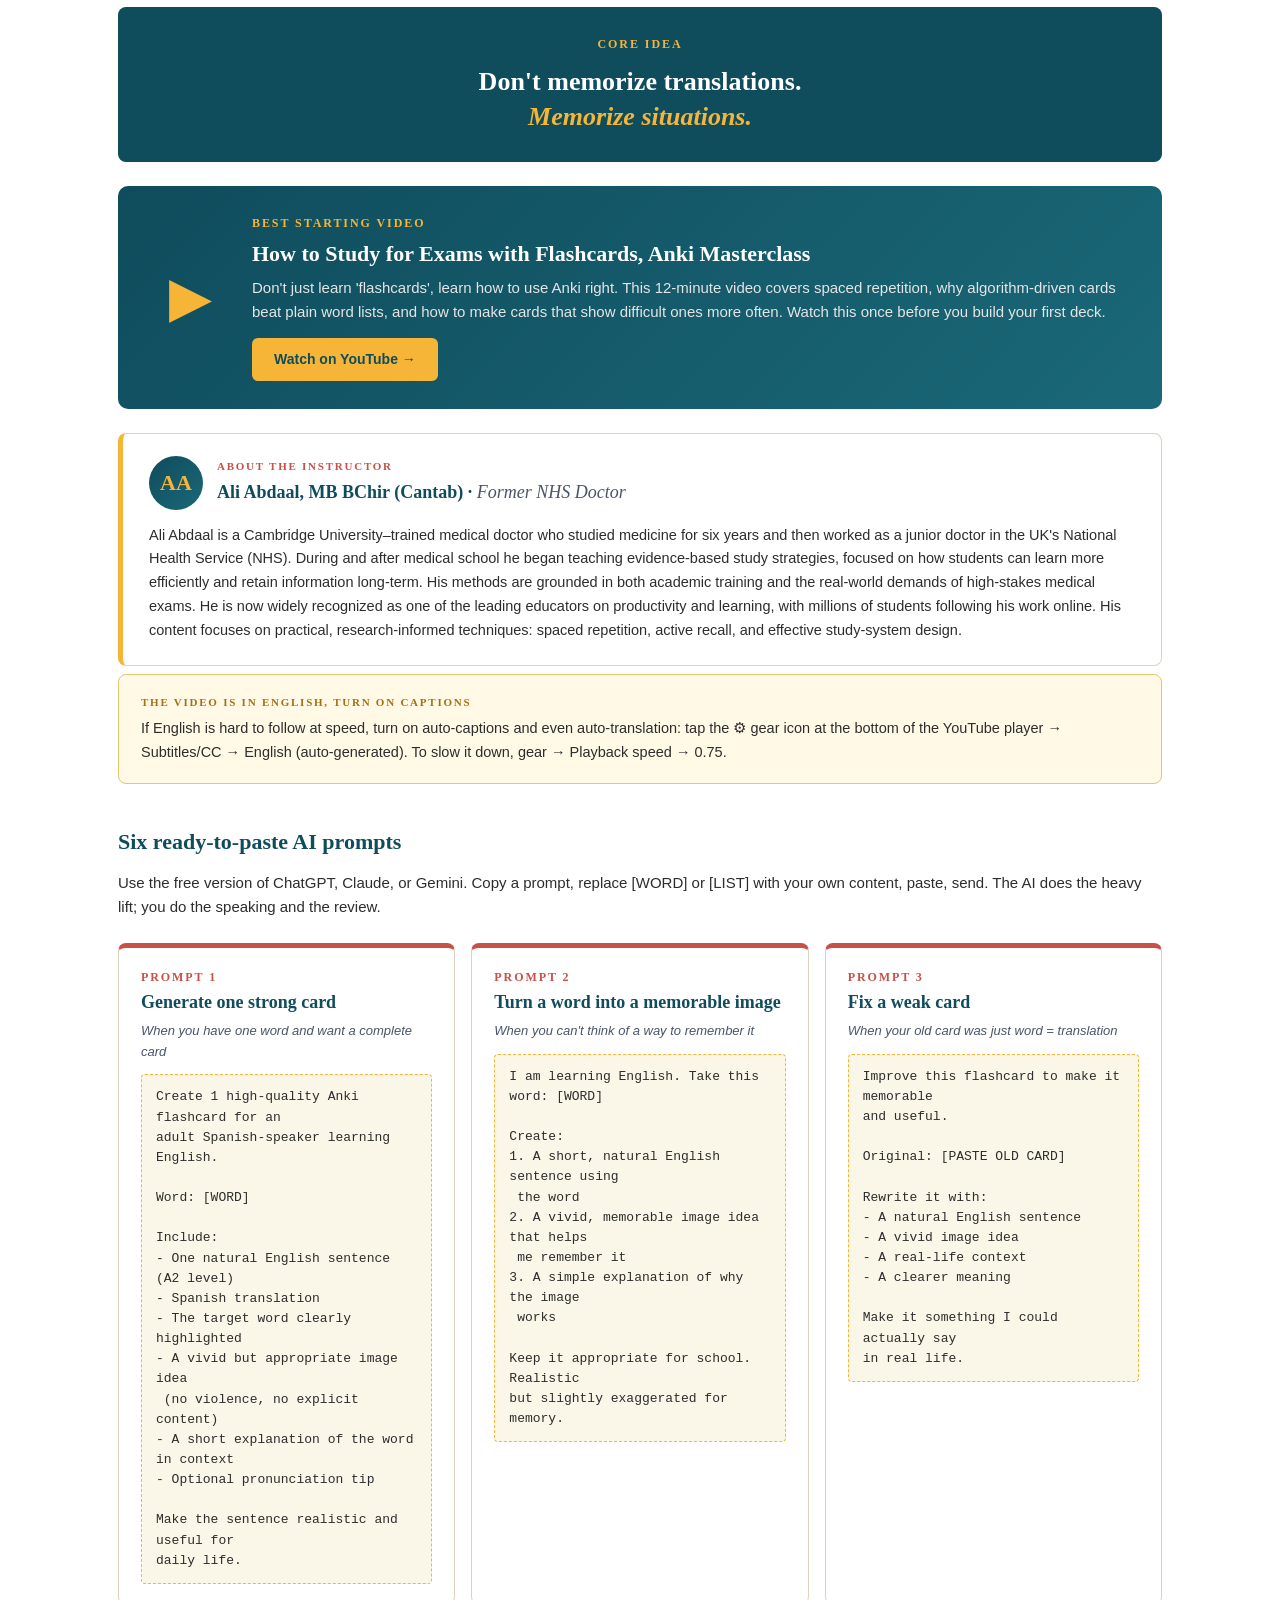
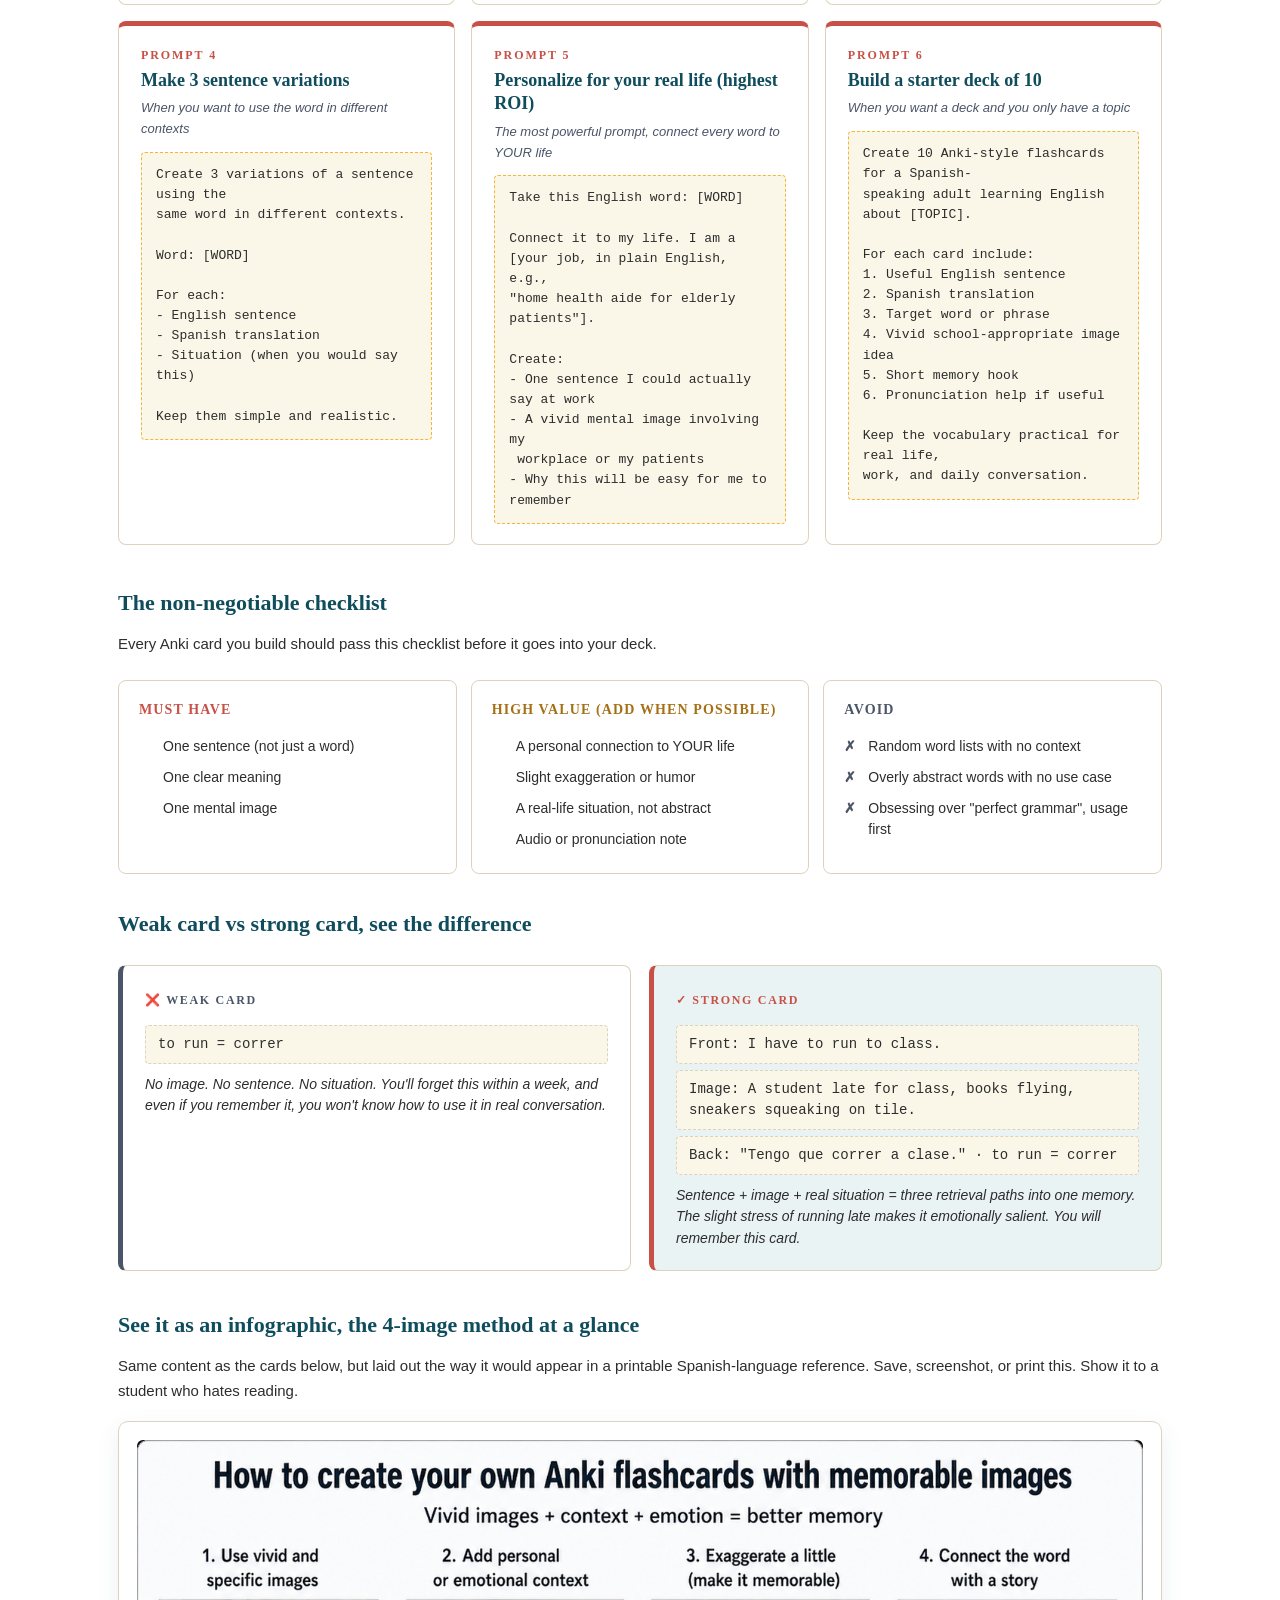
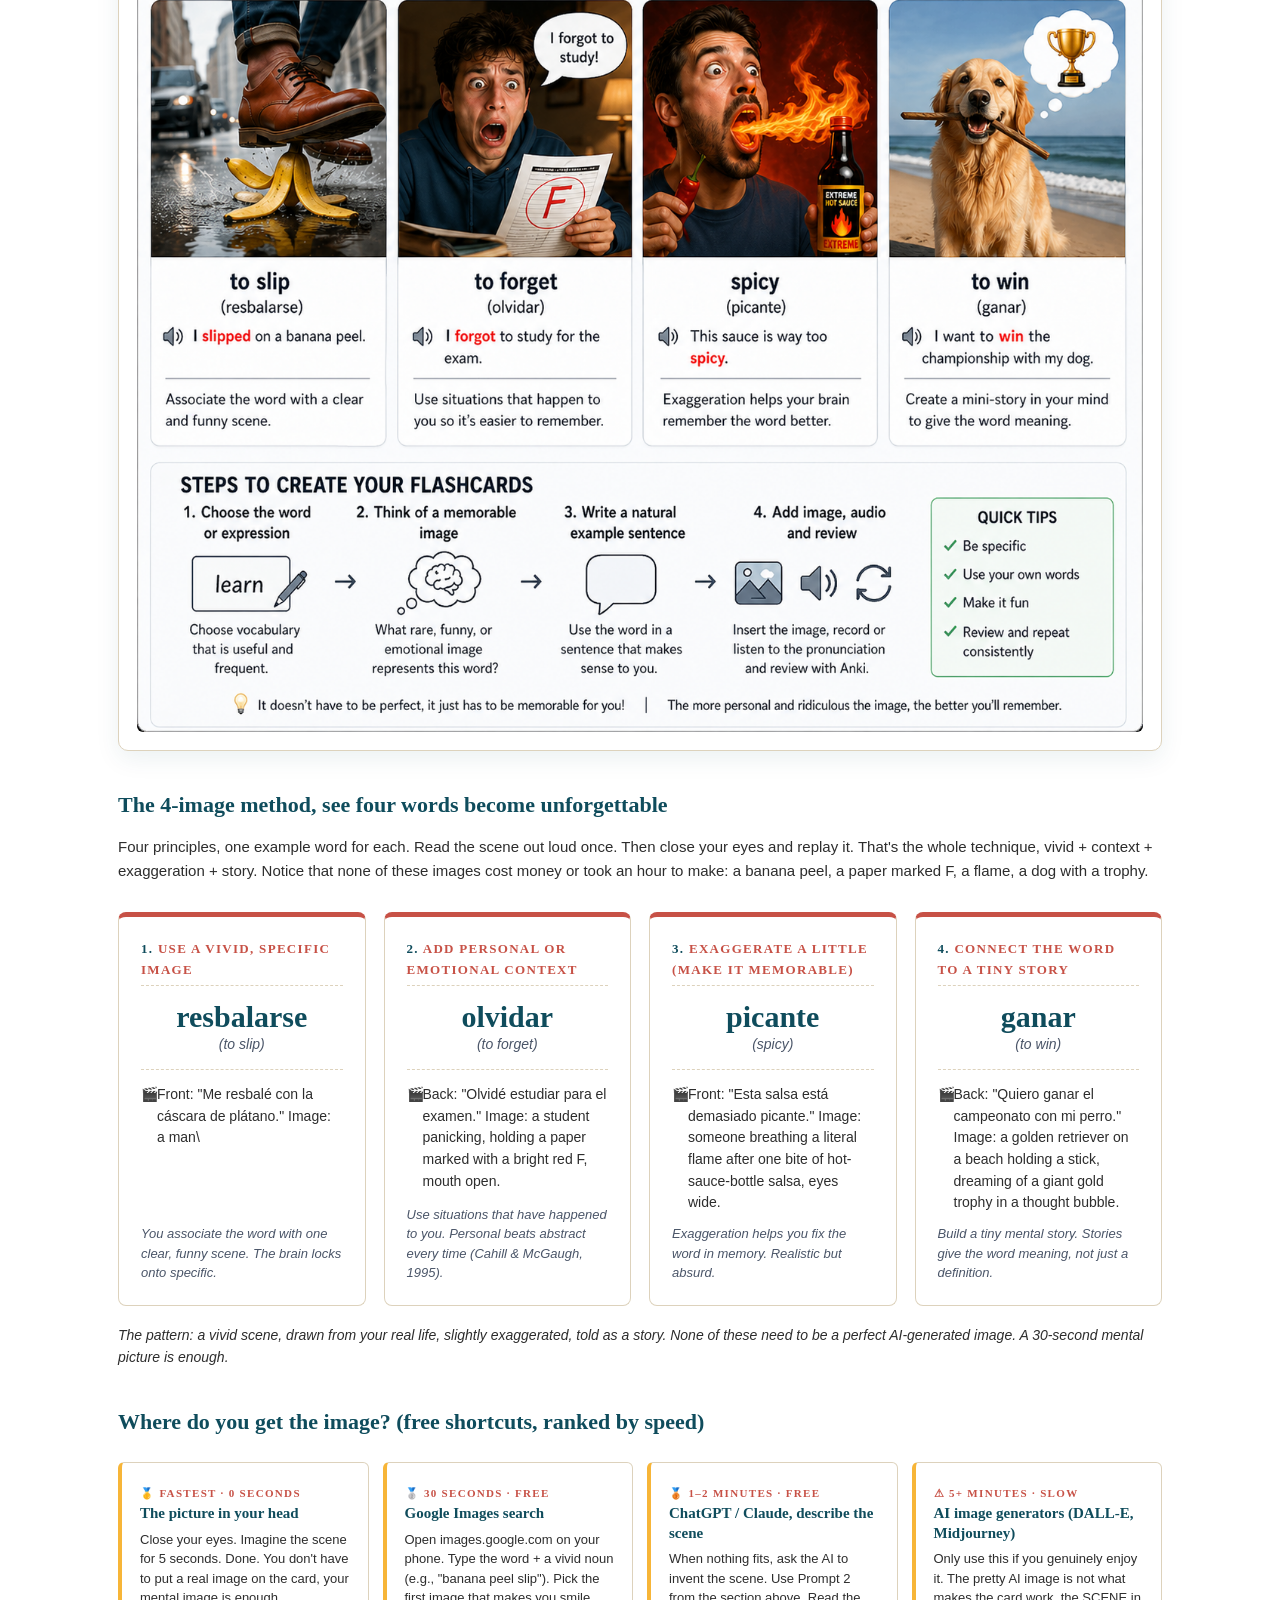
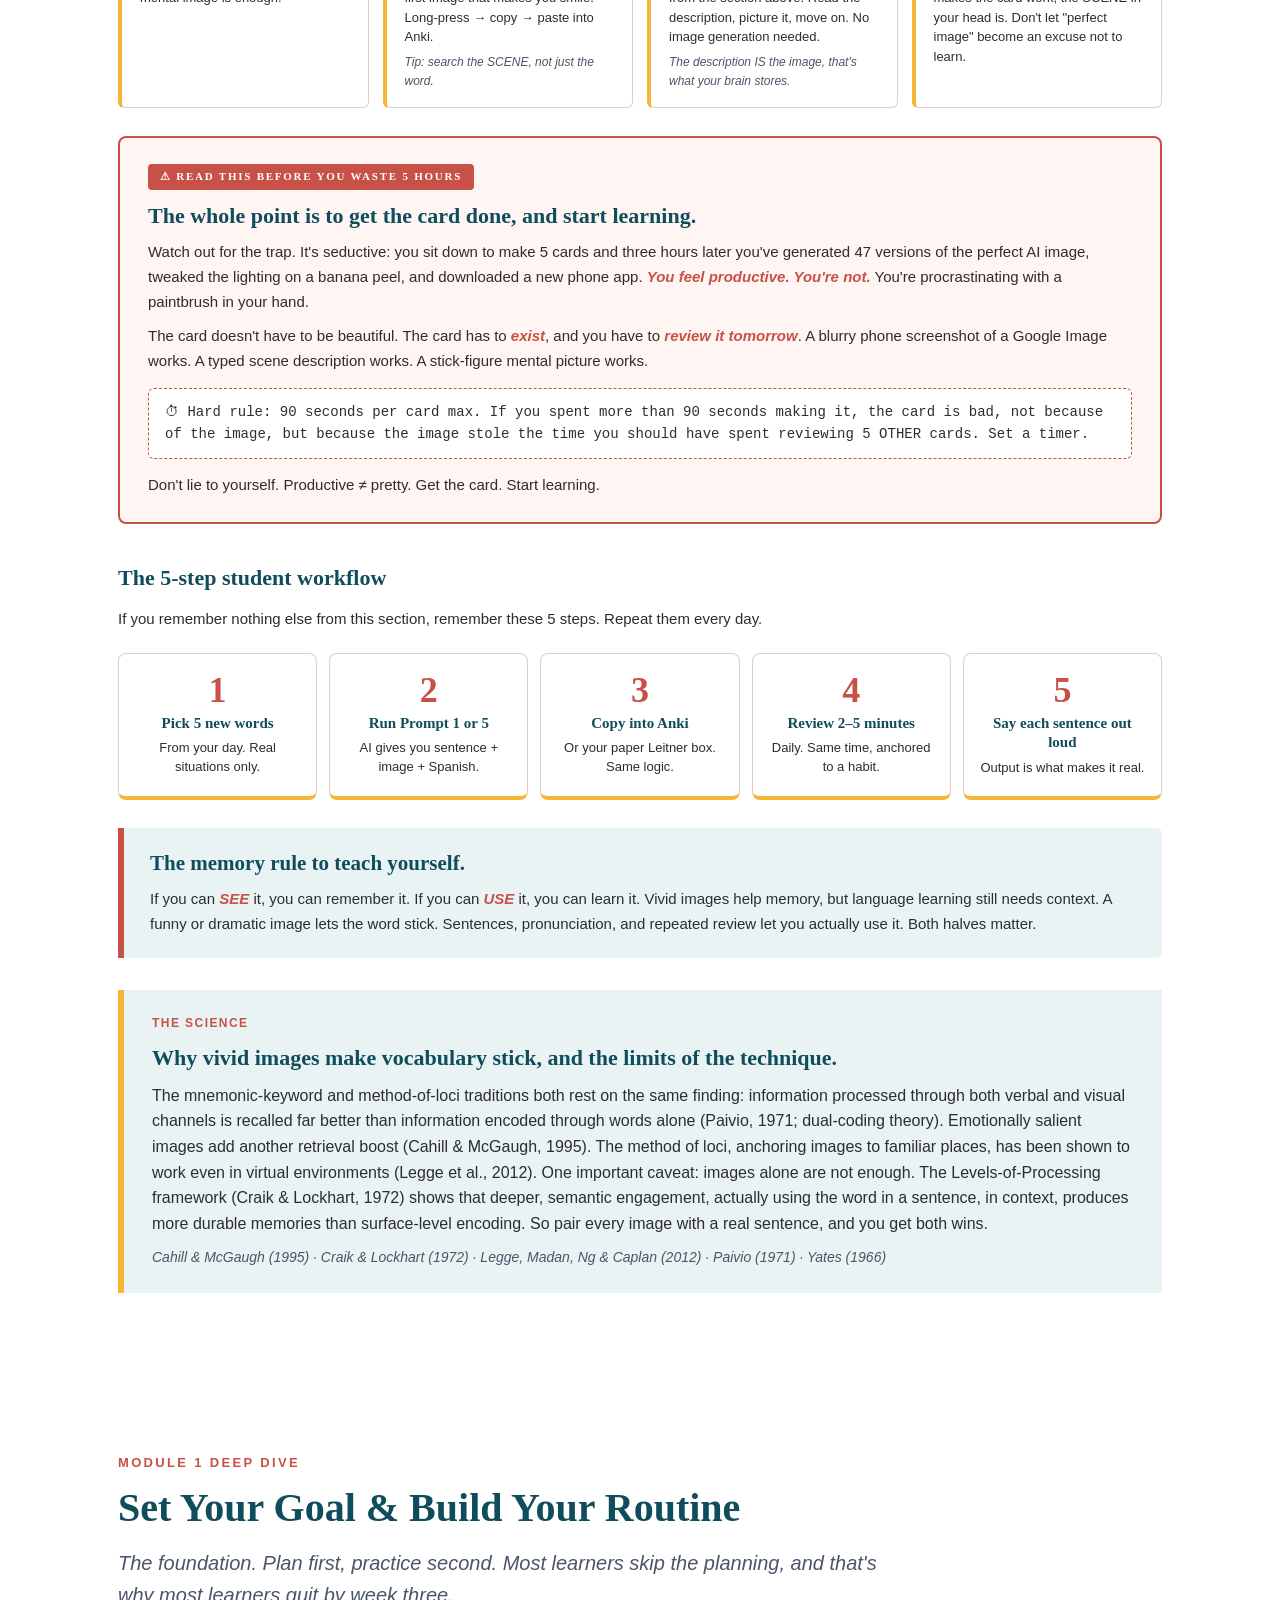
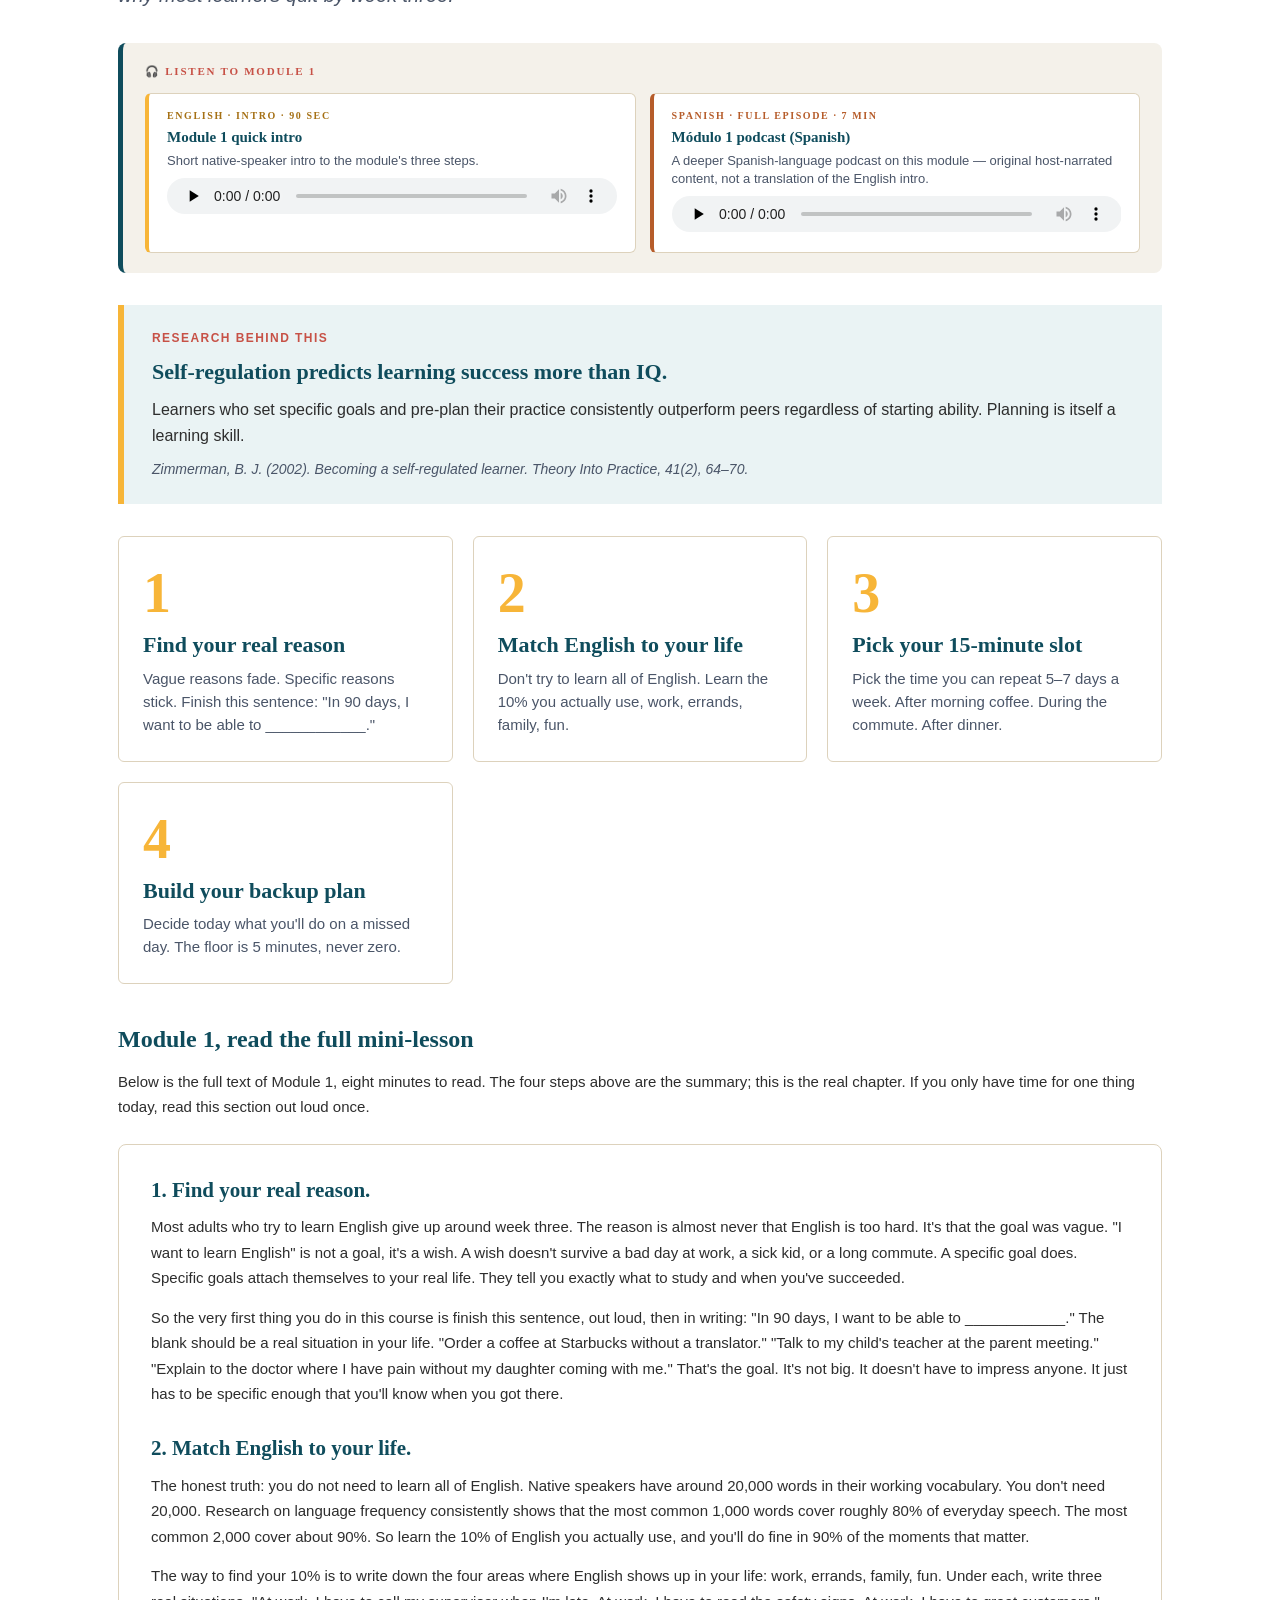
==== commit 2da495db: "Clarify Spanish podcasts are original content, not translations Spanish podcasts are deeper standalo" ====
--- a/index.html
+++ b/index.html
@@ -2285,7 +2285,7 @@
      <div class="module-audio-item es" data-audio-file="audio/module1_podcast_es.mp3">
        <span class="lang" data-en="Spanish · Full episode · 7 min" data-es="Español · Episodio completo · 7 min" data-fr="Espagnol · Épisode complet · 7 min">Spanish · Full episode · 7 min</span>
        <h5 data-en="Módulo 1 podcast (Spanish)" data-es="Podcast del Módulo 1 (español)" data-fr="Podcast du Module 1 (espagnol)">Módulo 1 podcast (Spanish)</h5>
-       <p data-en="Same content, fully in Spanish for listeners who prefer it." data-es="El mismo contenido, completamente en español." data-fr="Le même contenu, entièrement en espagnol.">Same content, fully in Spanish for listeners who prefer it.</p>
+       <p data-en="A deeper Spanish-language podcast on this module — original host-narrated content, not a translation of the English intro." data-es="Un podcast en español más profundo sobre este módulo, narrado por el autor. Contenido original, no una traducción del inglés." data-fr="Un podcast en espagnol plus approfondi sur ce module, narré par l'auteur. Contenu original, pas une traduction de l'anglais.">A deeper Spanish-language podcast on this module — original host-narrated content, not a translation of the English intro.</p>
        <audio controls preload="none"><source src="audio/module1_podcast_es.mp3" type="audio/mpeg"></audio>
      </div>
    </div>
@@ -2437,7 +2437,7 @@
      <div class="module-audio-item es" data-audio-file="audio/module2_podcast_es.mp3">
        <span class="lang" data-en="Spanish · Full episode · 7 min" data-es="Español · Episodio completo · 7 min" data-fr="Espagnol · Épisode complet · 7 min">Spanish · Full episode · 7 min</span>
        <h5 data-en="Módulo 2 podcast (Spanish)" data-es="Podcast del Módulo 2 (español)" data-fr="Podcast du Module 2 (espagnol)">Módulo 2 podcast (Spanish)</h5>
-       <p data-en="Same content, fully in Spanish for listeners who prefer it." data-es="El mismo contenido, completamente en español." data-fr="Le même contenu, entièrement en espagnol.">Same content, fully in Spanish for listeners who prefer it.</p>
+       <p data-en="A deeper Spanish-language podcast on this module — original host-narrated content, not a translation of the English intro." data-es="Un podcast en español más profundo sobre este módulo, narrado por el autor. Contenido original, no una traducción del inglés." data-fr="Un podcast en espagnol plus approfondi sur ce module, narré par l'auteur. Contenu original, pas une traduction de l'anglais.">A deeper Spanish-language podcast on this module — original host-narrated content, not a translation of the English intro.</p>
        <audio controls preload="none"><source src="audio/module2_podcast_es.mp3" type="audio/mpeg"></audio>
      </div>
    </div>
@@ -2660,7 +2660,7 @@
      <div class="module-audio-item es" data-audio-file="audio/module3_podcast_es.mp3">
        <span class="lang" data-en="Spanish · Full episode · 8 min" data-es="Español · Episodio completo · 8 min" data-fr="Espagnol · Épisode complet · 8 min">Spanish · Full episode · 8 min</span>
        <h5 data-en="Módulo 3 podcast (Spanish)" data-es="Podcast del Módulo 3 (español)" data-fr="Podcast du Module 3 (espagnol)">Módulo 3 podcast (Spanish)</h5>
-       <p data-en="Same content, fully in Spanish for listeners who prefer it." data-es="El mismo contenido, completamente en español." data-fr="Le même contenu, entièrement en espagnol.">Same content, fully in Spanish for listeners who prefer it.</p>
+       <p data-en="A deeper Spanish-language podcast on this module — original host-narrated content, not a translation of the English intro." data-es="Un podcast en español más profundo sobre este módulo, narrado por el autor. Contenido original, no una traducción del inglés." data-fr="Un podcast en espagnol plus approfondi sur ce module, narré par l'auteur. Contenu original, pas une traduction de l'anglais.">A deeper Spanish-language podcast on this module — original host-narrated content, not a translation of the English intro.</p>
        <audio controls preload="none"><source src="audio/module3_podcast_es.mp3" type="audio/mpeg"></audio>
      </div>
    </div>
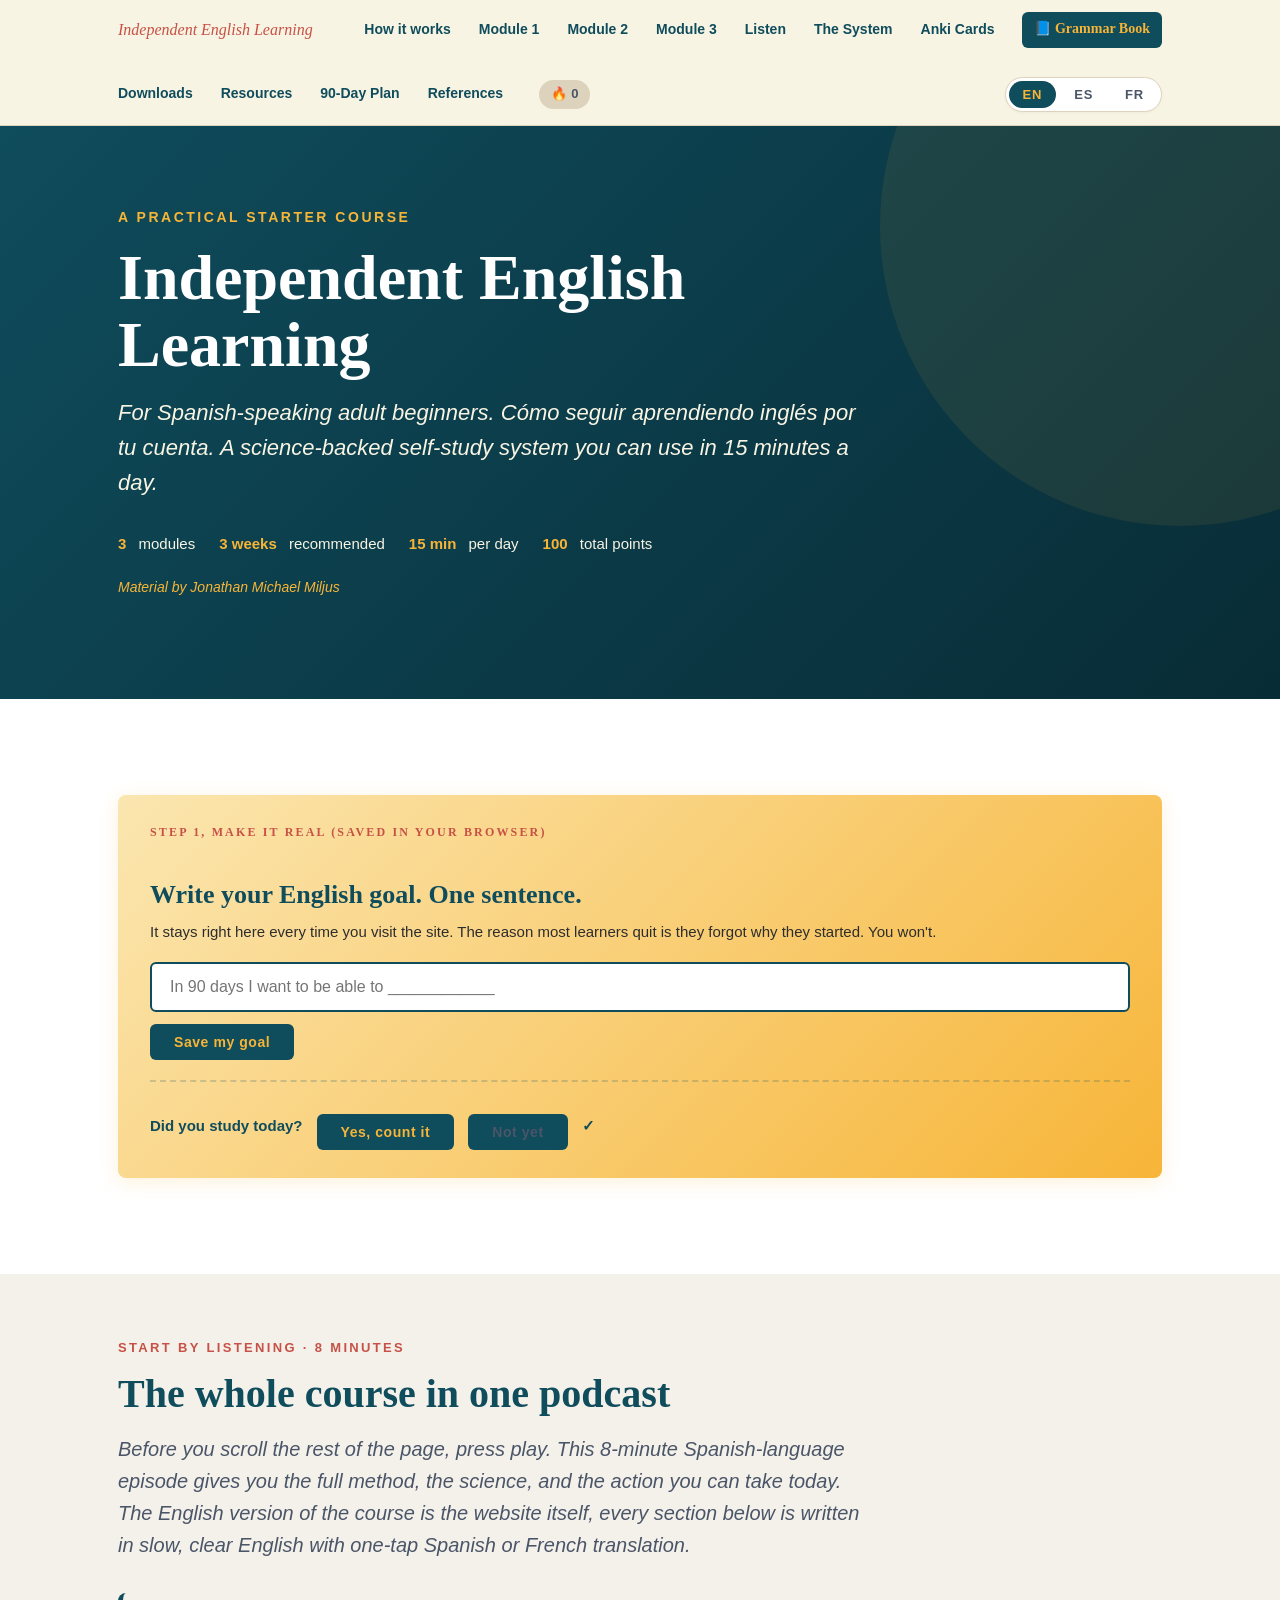
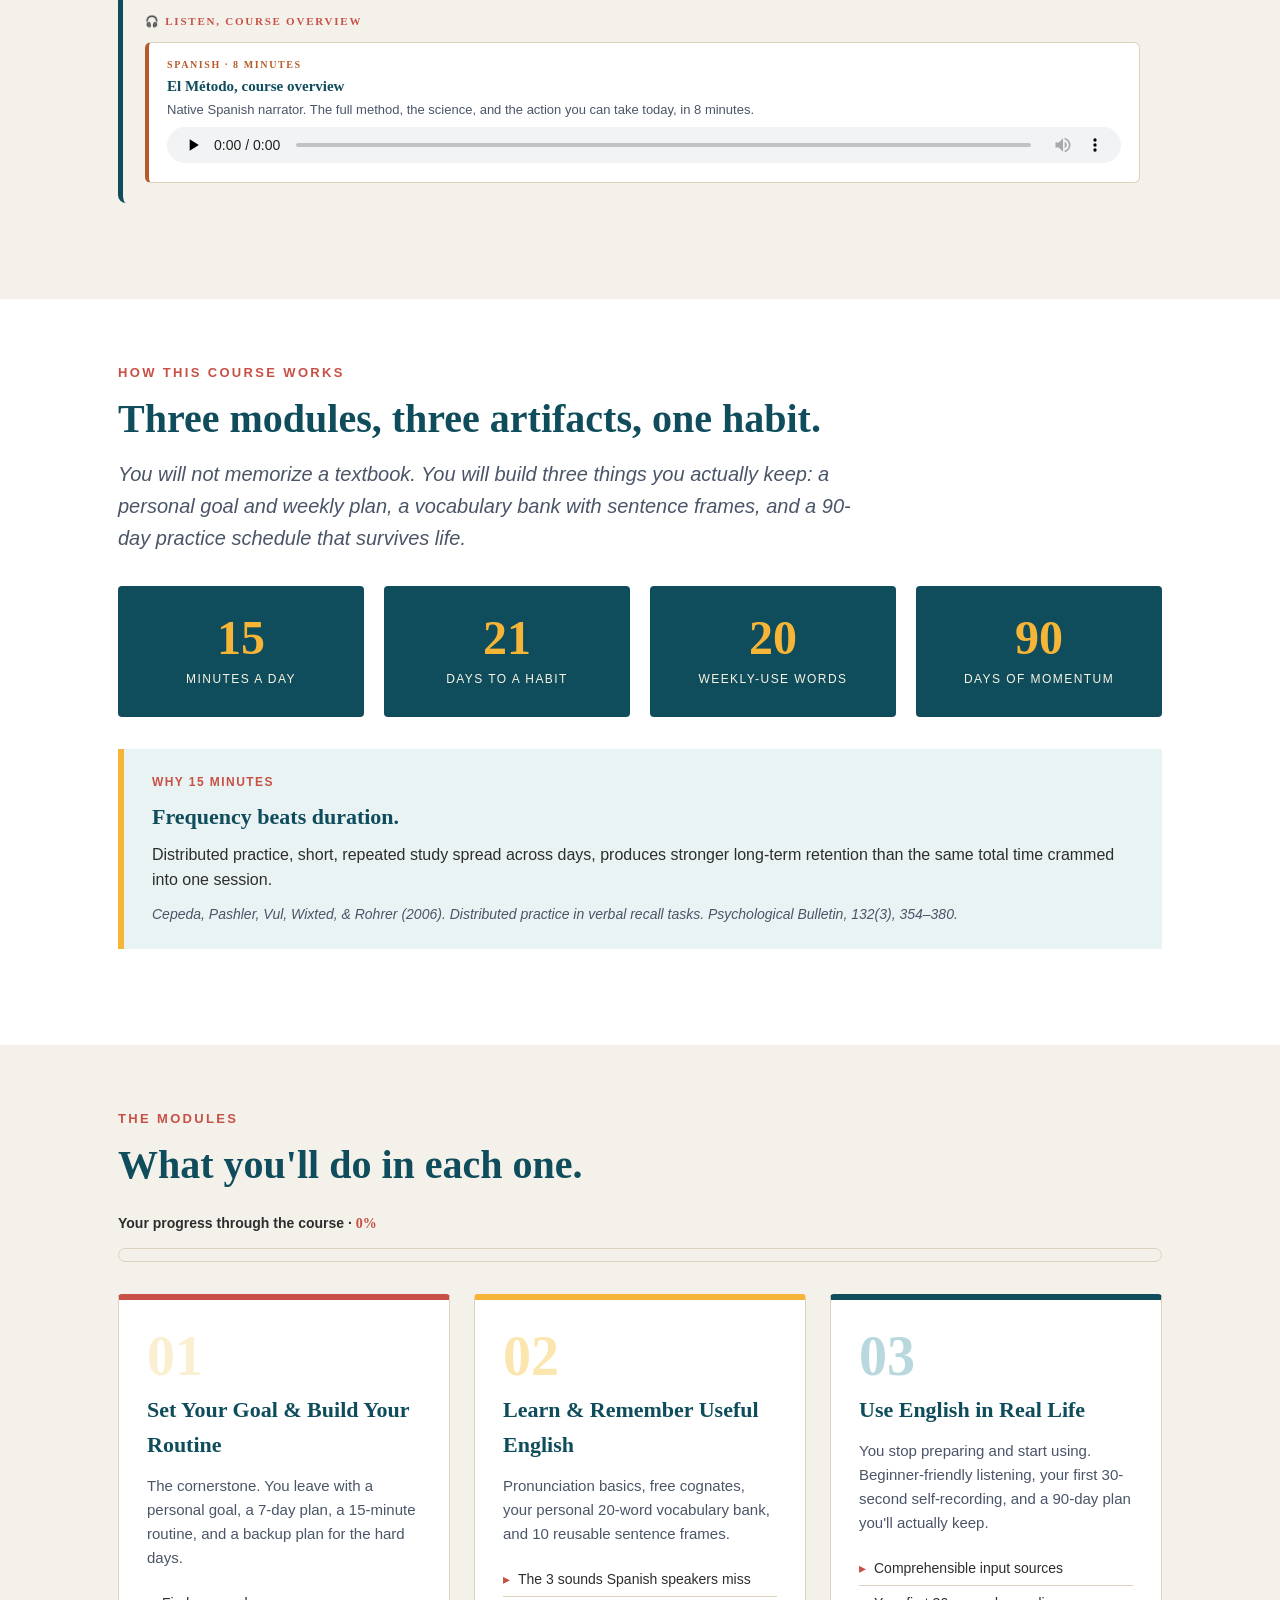
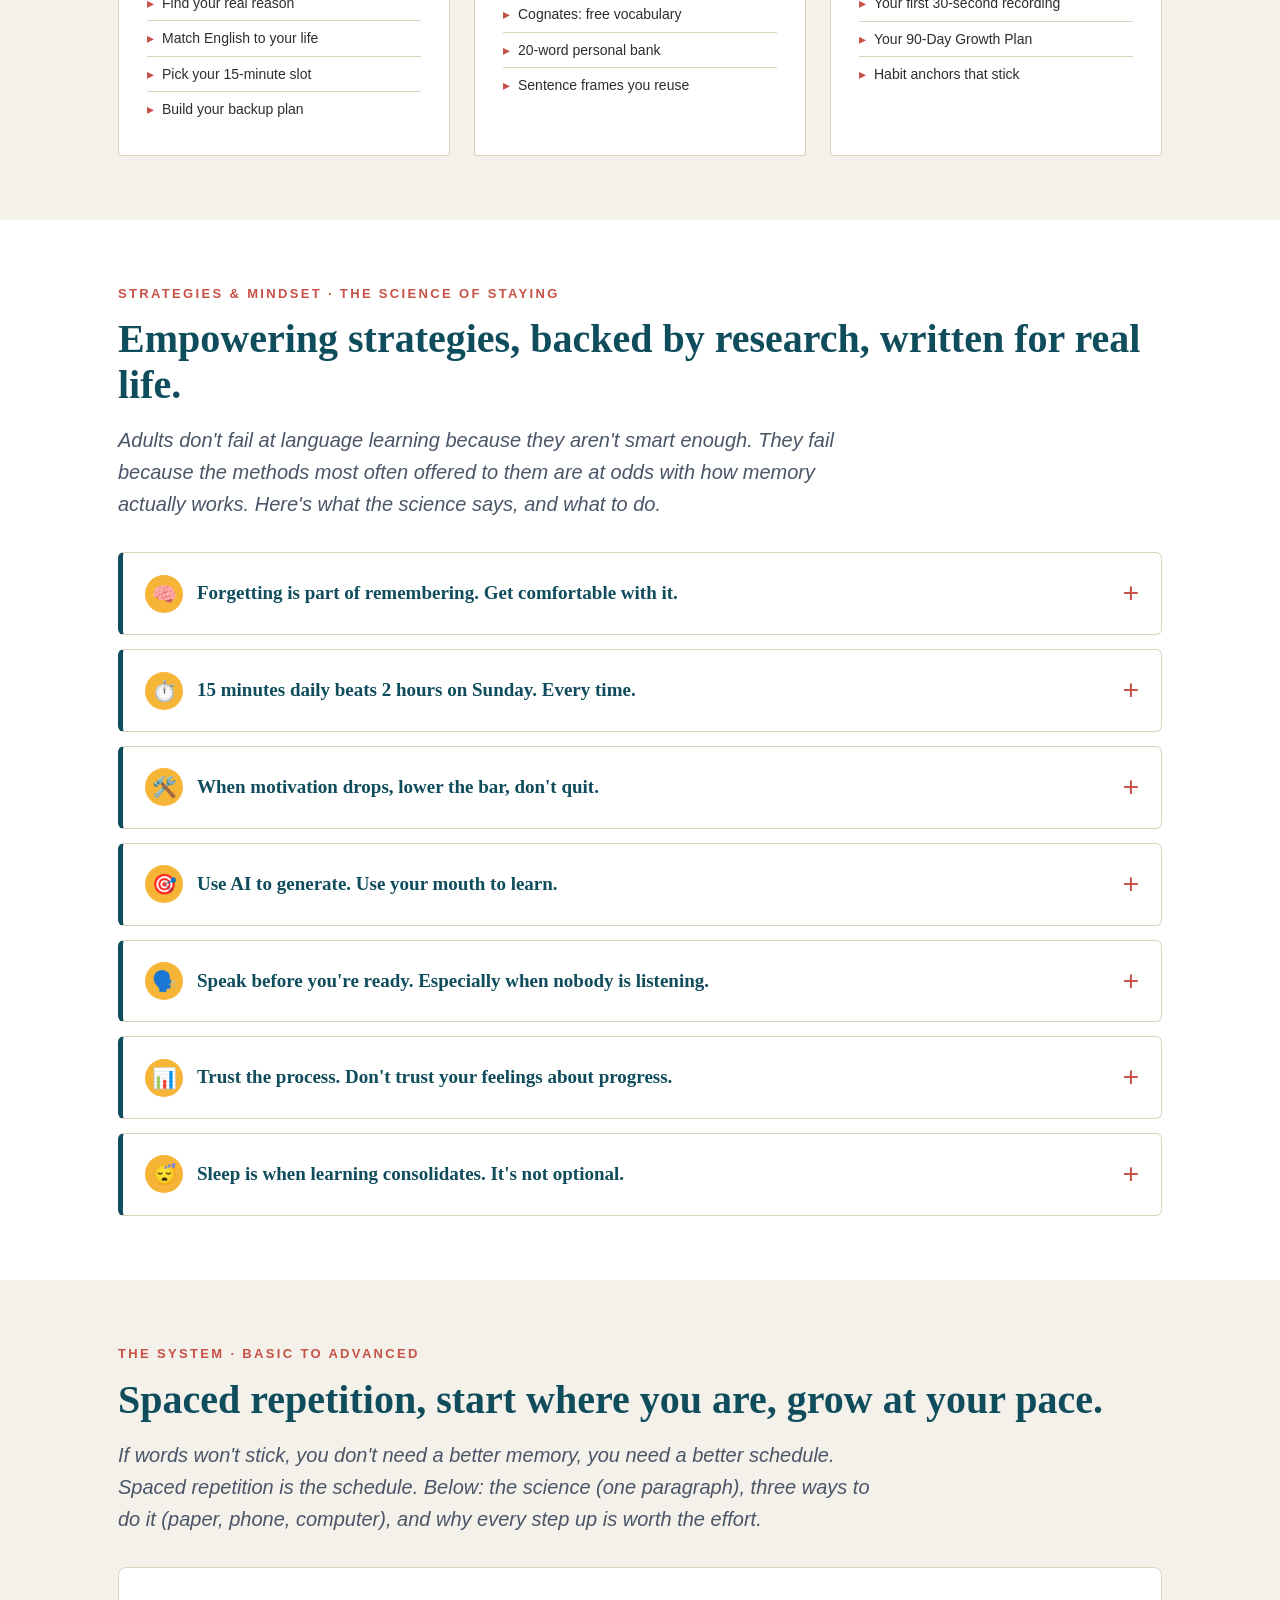
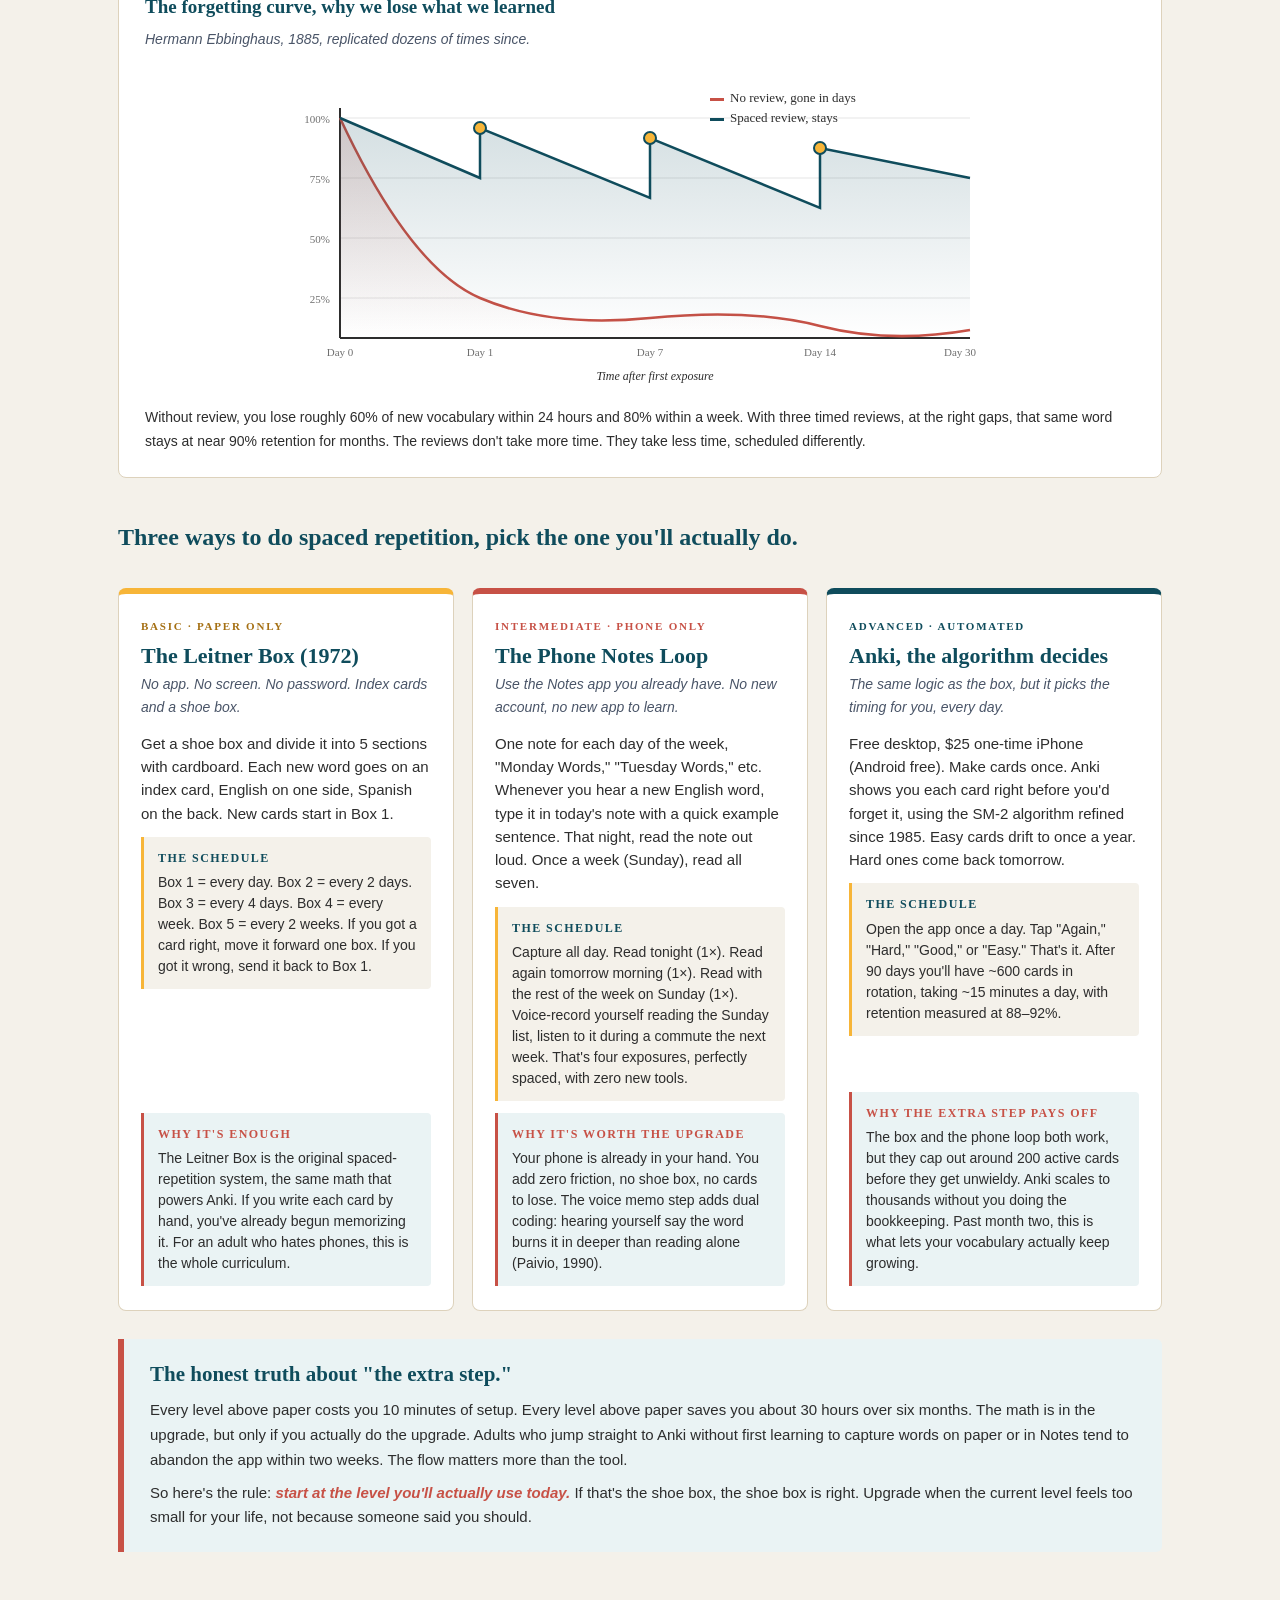
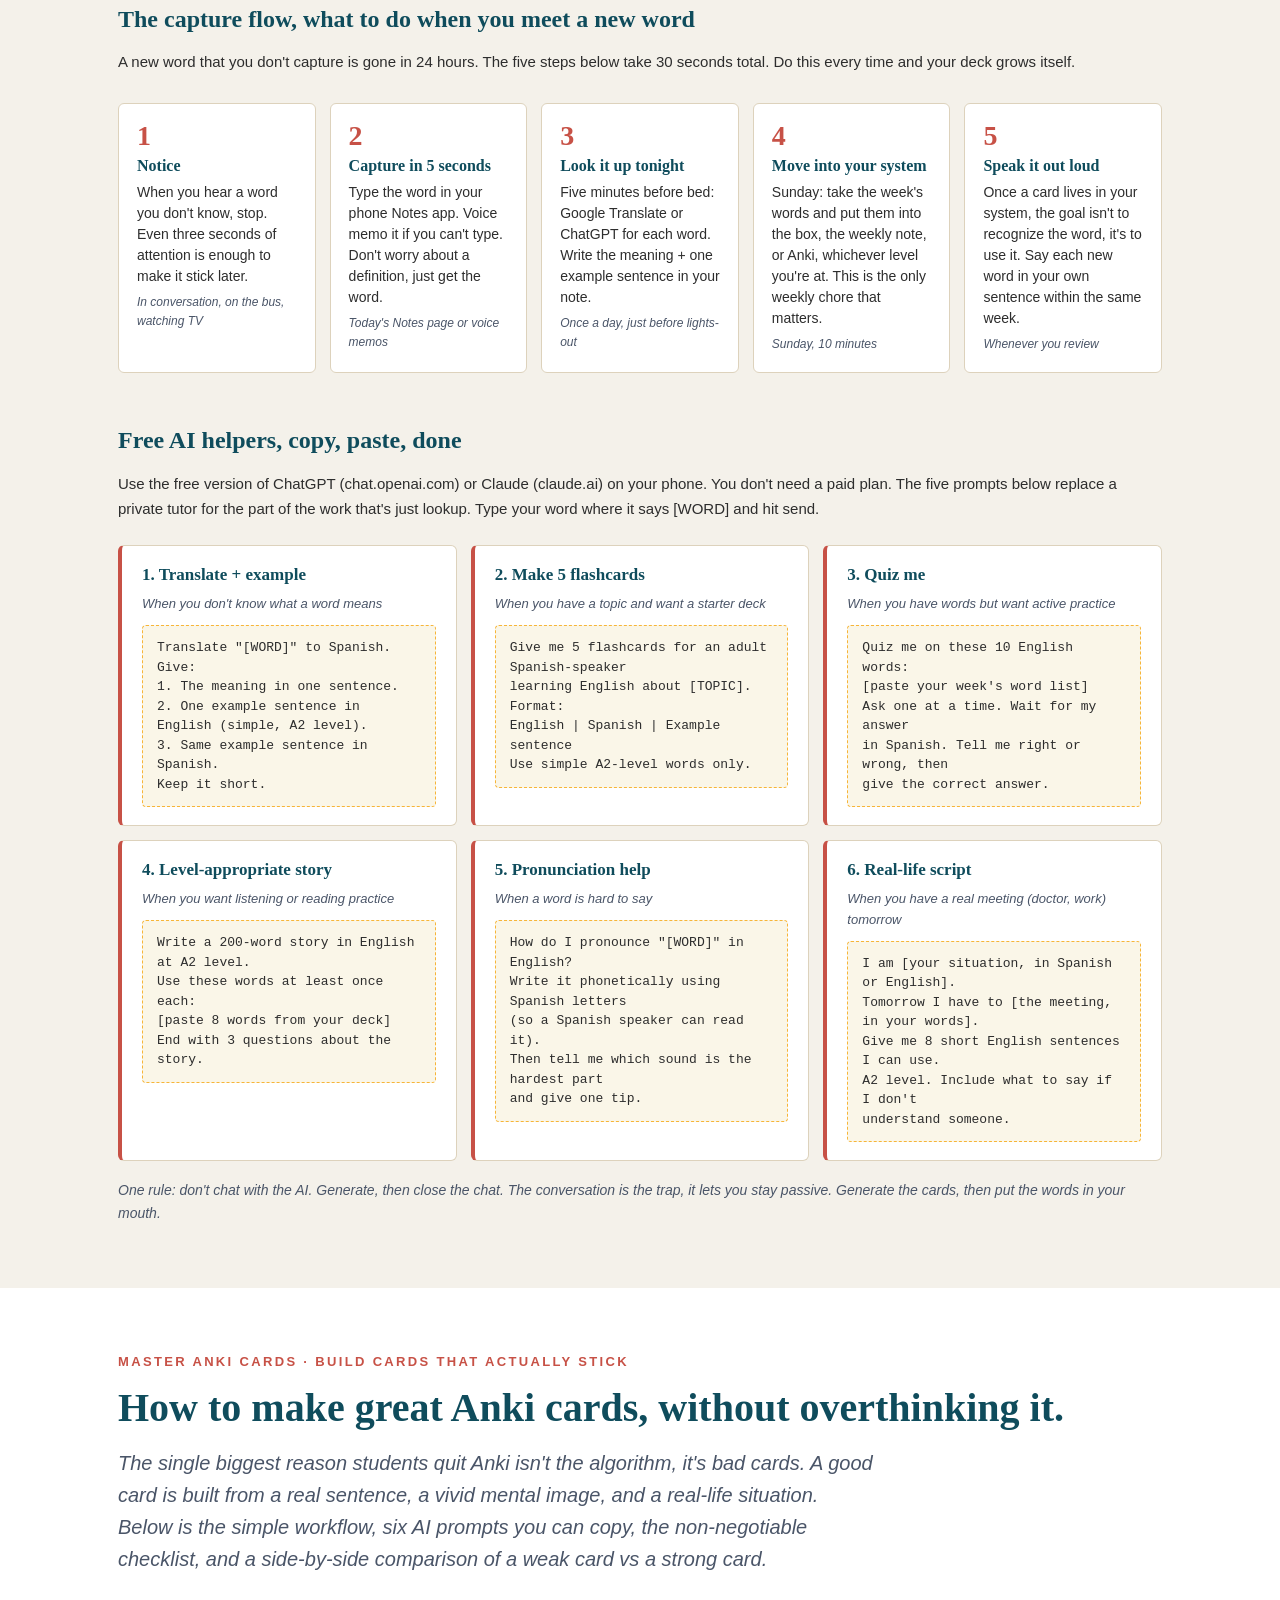
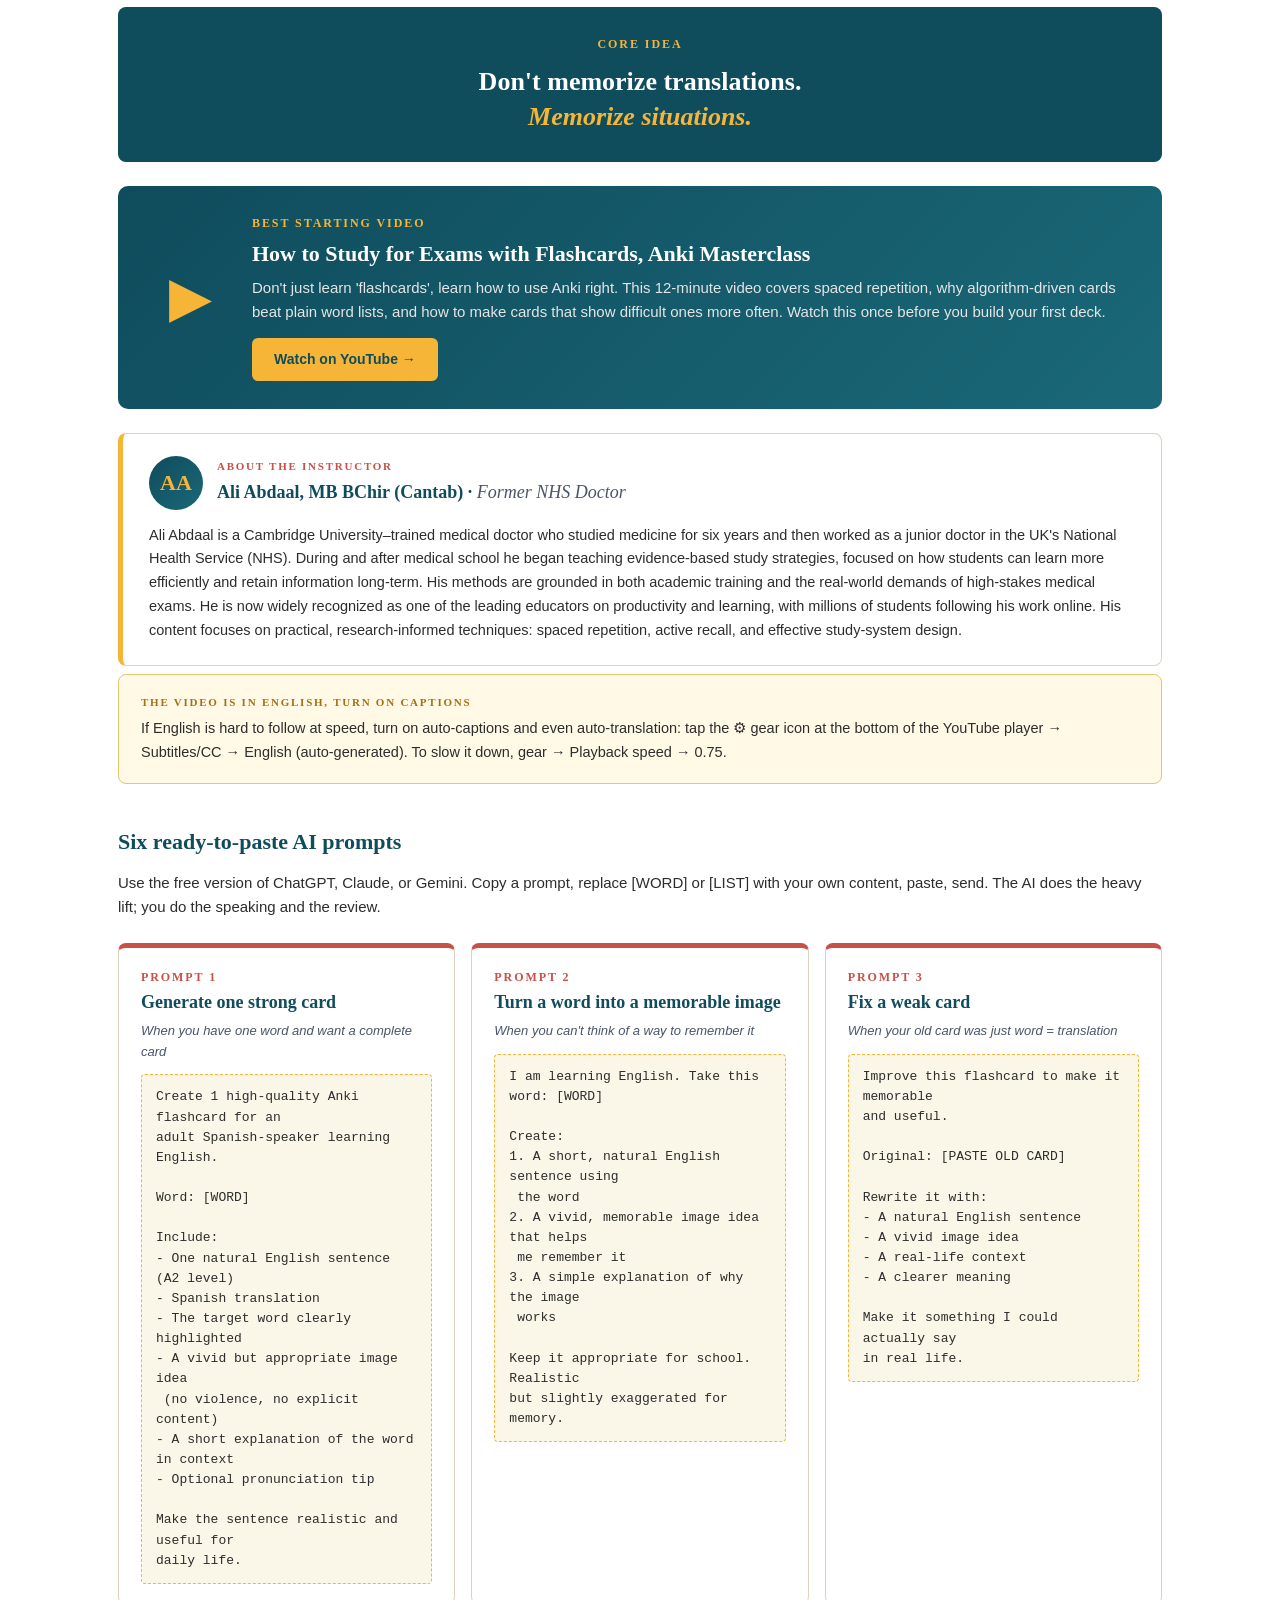
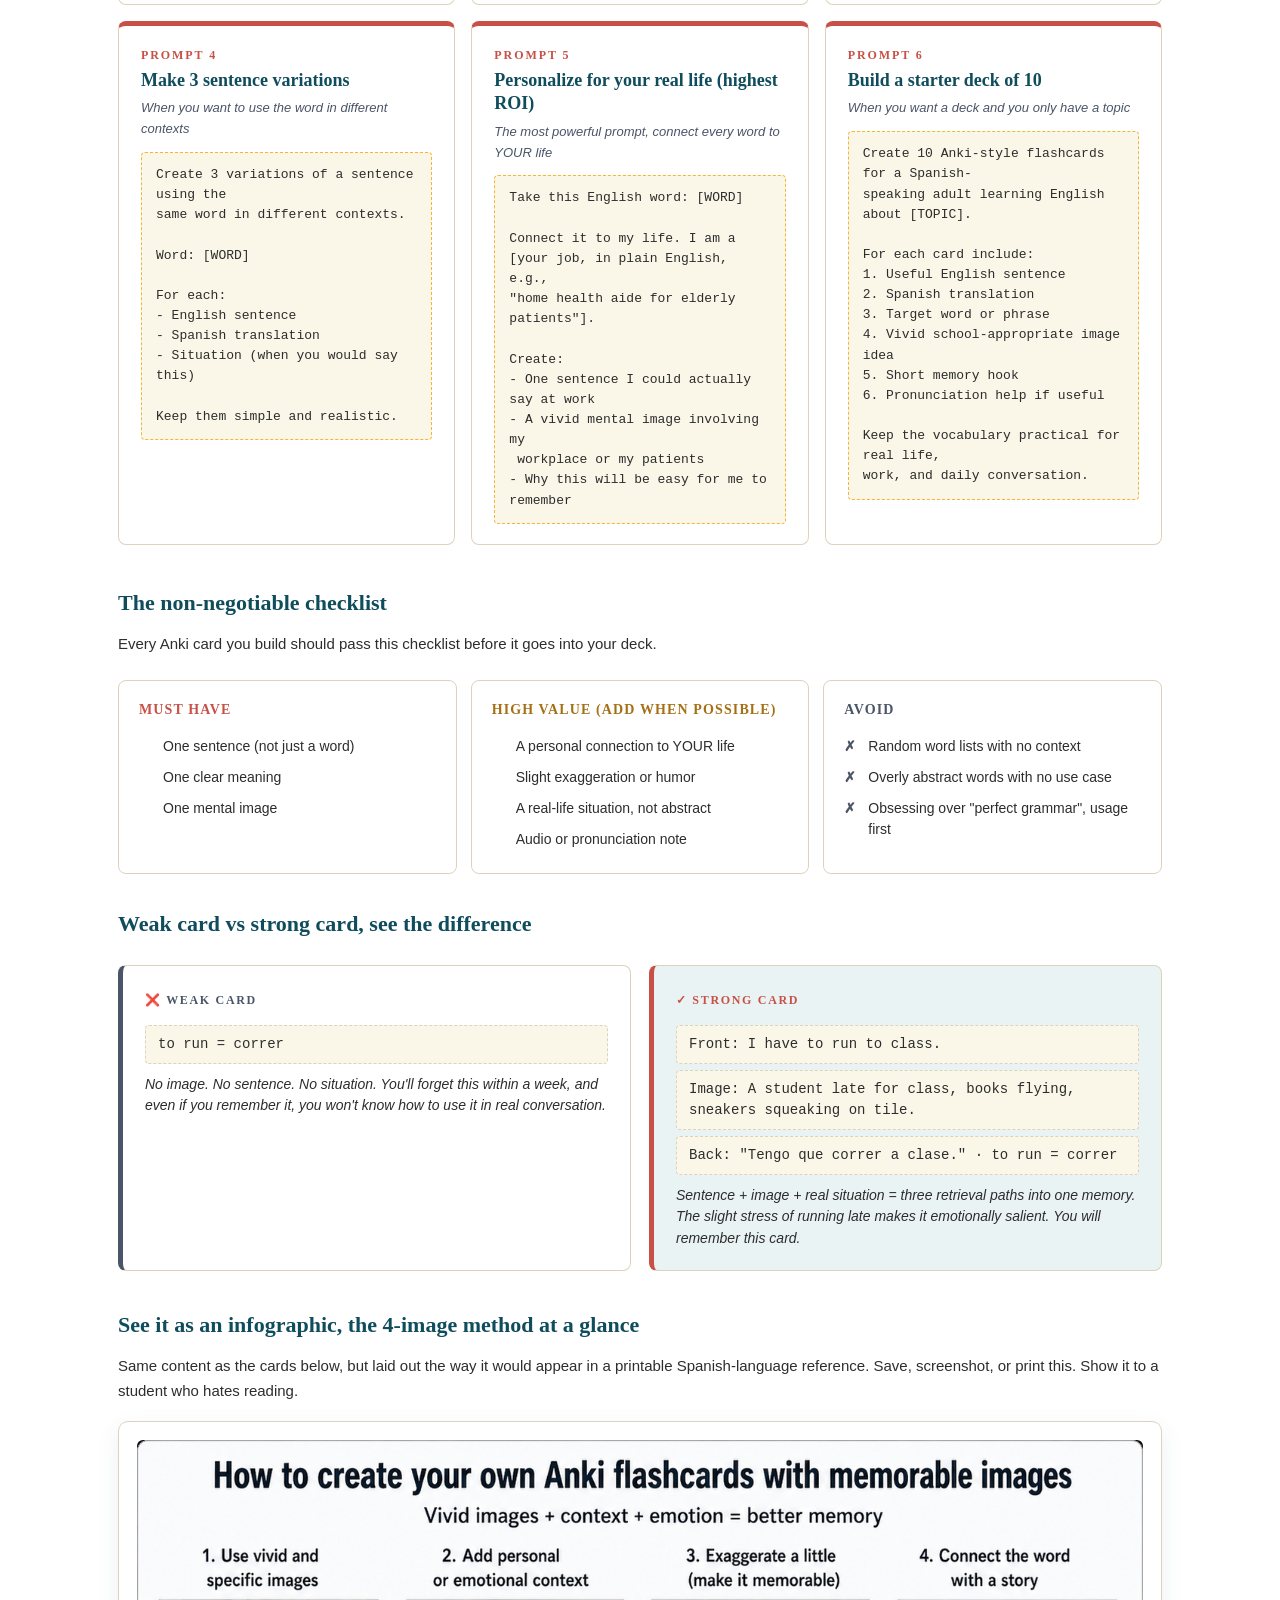
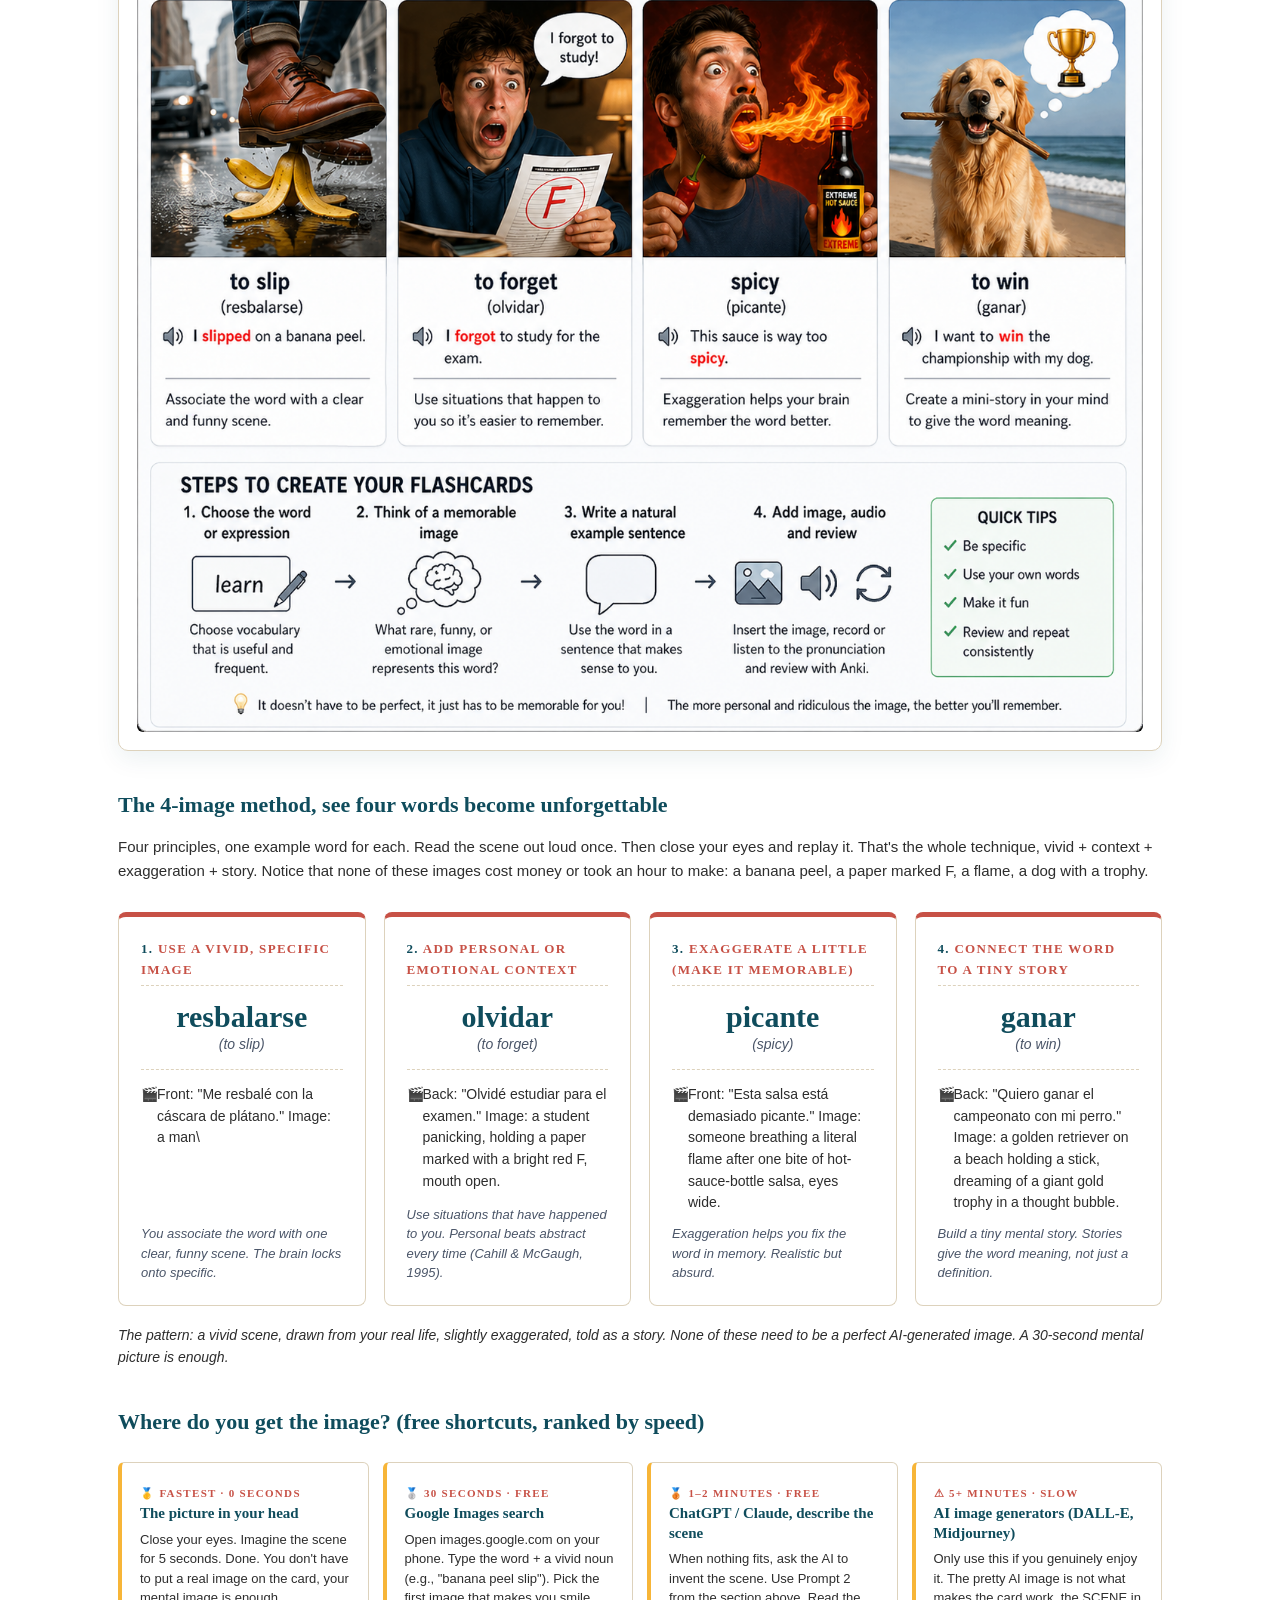
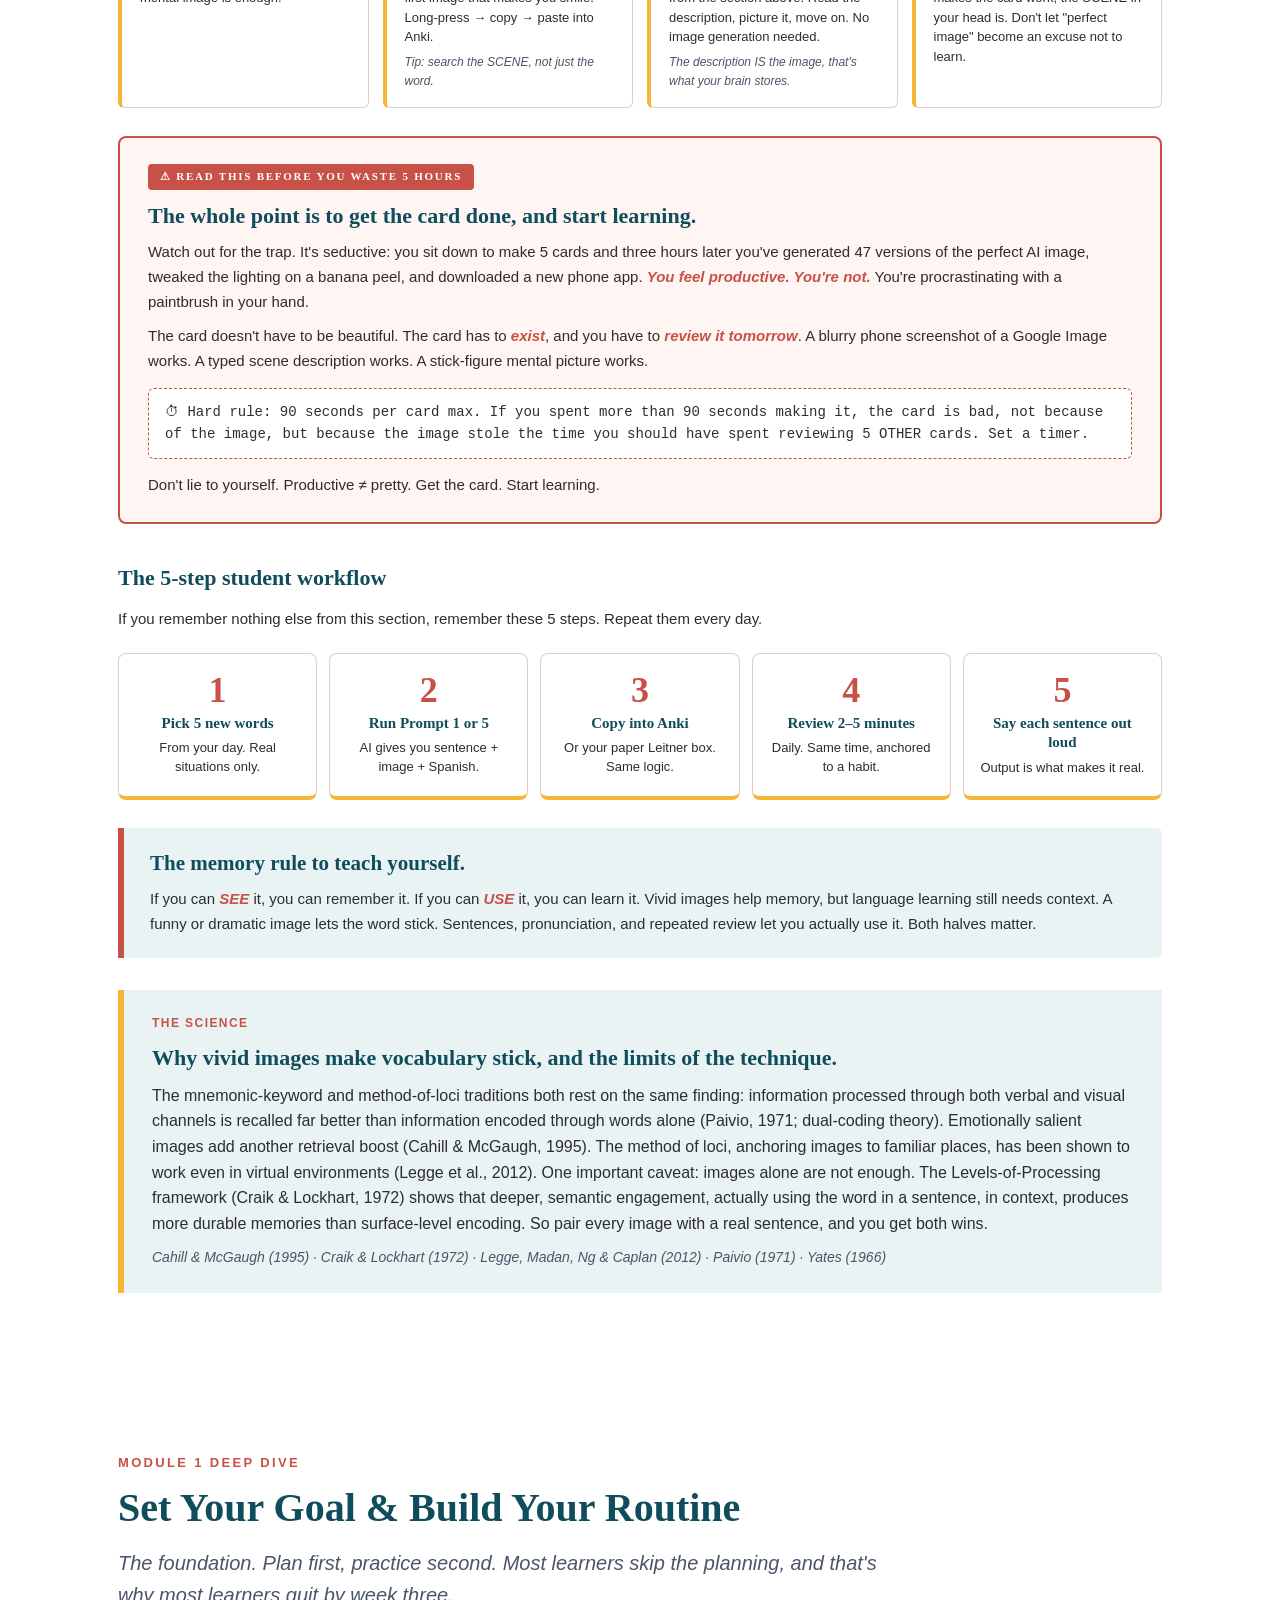
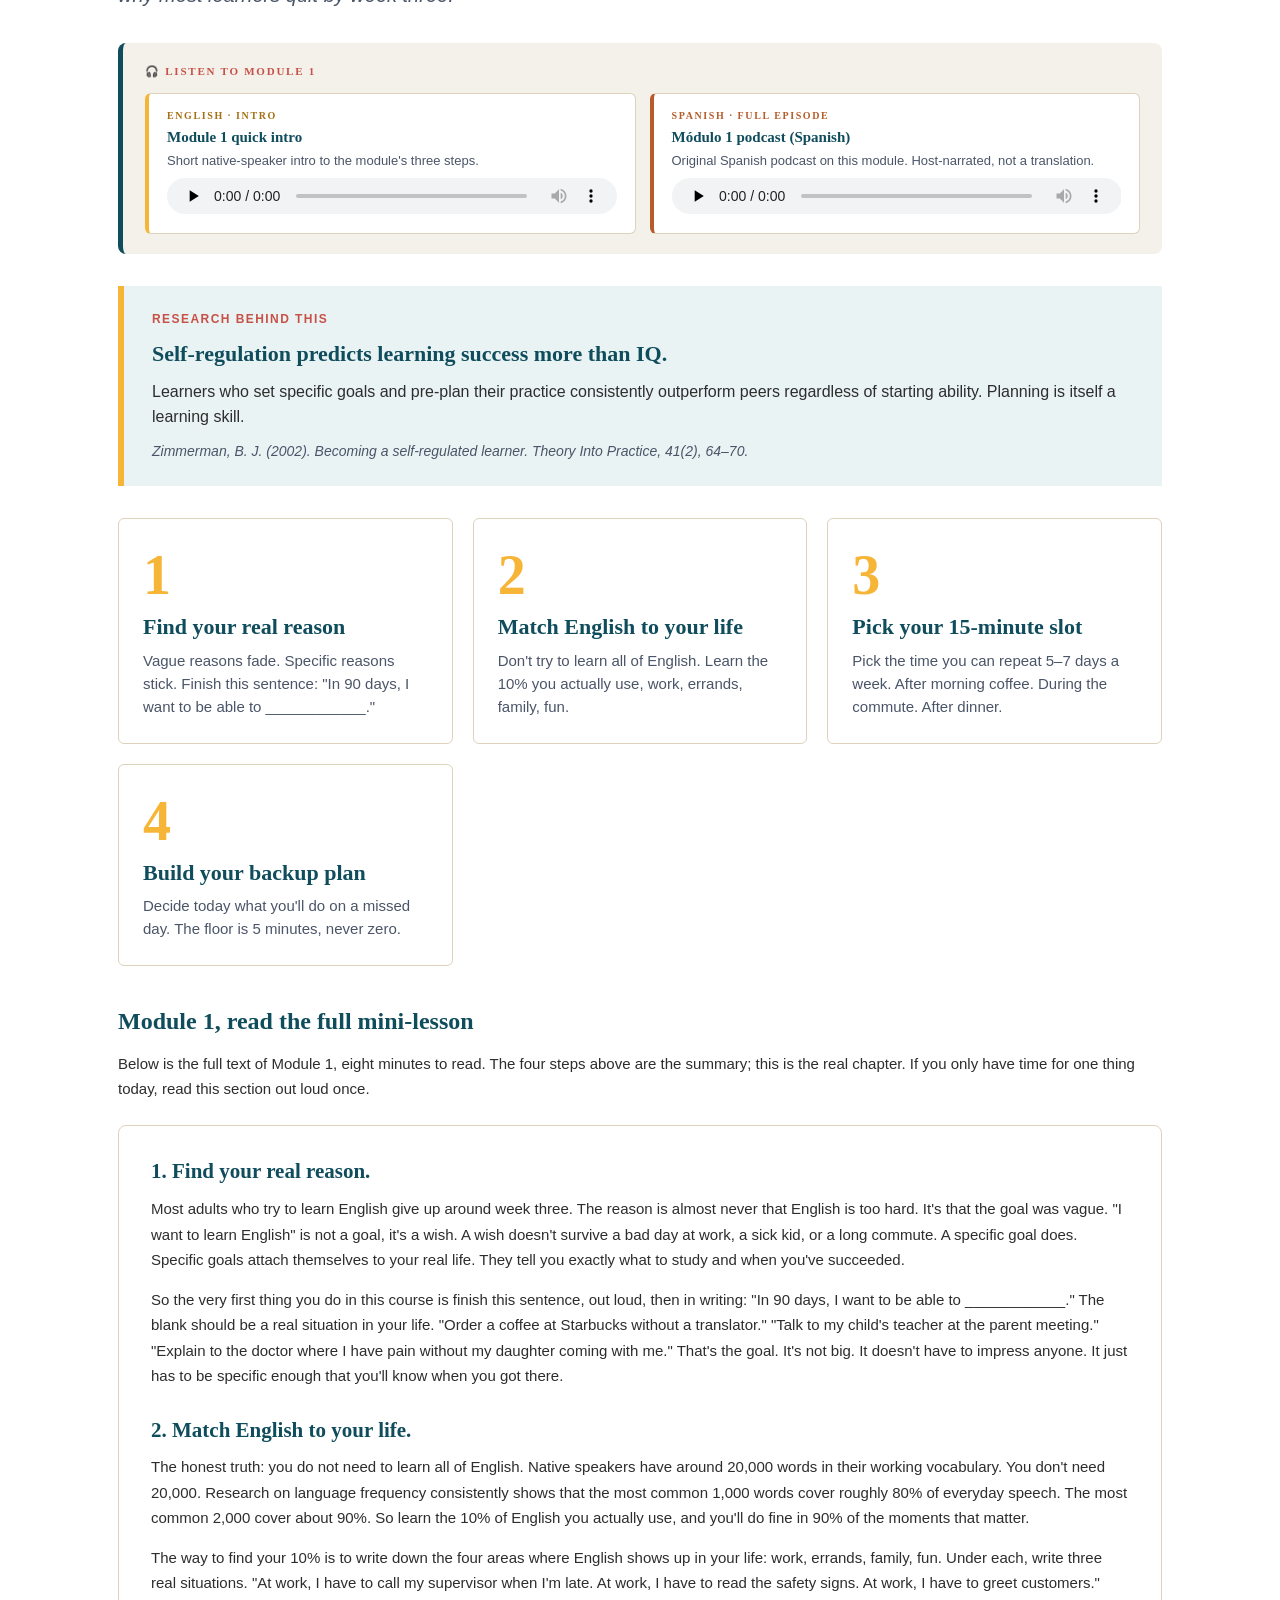
==== commit f3dd2931: "Clarify Spanish podcasts are original content, not translations Spanish podcasts are deeper standalo" ====
--- a/index.html
+++ b/index.html
@@ -2277,15 +2277,15 @@
    <span class="label" data-en="🎧 Listen to Module 1" data-es="🎧 Escucha el Módulo 1" data-fr="🎧 Écoutez le Module 1">🎧 Listen to Module 1</span>
    <div class="module-audio-grid">
      <div class="module-audio-item intro" data-audio-file="audio/module1_intro.mp3">
-       <span class="lang" data-en="English · Intro · 90 sec" data-es="Inglés · Intro · 90 seg" data-fr="Anglais · Intro · 90 s">English · Intro · 90 sec</span>
+       <span class="lang" data-en="English · Intro" data-es="Inglés · Intro" data-fr="Anglais · Intro">English · Intro</span>
        <h5 data-en="Module 1 quick intro" data-es="Intro rápida del Módulo 1" data-fr="Intro rapide du Module 1">Module 1 quick intro</h5>
        <p data-en="Short native-speaker intro to the module's three steps." data-es="Intro corta con voz nativa de los tres pasos." data-fr="Courte intro native sur les trois étapes.">Short native-speaker intro to the module's three steps.</p>
        <audio controls preload="none"><source src="audio/module1_intro.mp3" type="audio/mpeg"></audio>
      </div>
      <div class="module-audio-item es" data-audio-file="audio/module1_podcast_es.mp3">
-       <span class="lang" data-en="Spanish · Full episode · 7 min" data-es="Español · Episodio completo · 7 min" data-fr="Espagnol · Épisode complet · 7 min">Spanish · Full episode · 7 min</span>
+       <span class="lang" data-en="Spanish · Full episode" data-es="Español · Episodio completo" data-fr="Espagnol · Épisode complet">Spanish · Full episode</span>
        <h5 data-en="Módulo 1 podcast (Spanish)" data-es="Podcast del Módulo 1 (español)" data-fr="Podcast du Module 1 (espagnol)">Módulo 1 podcast (Spanish)</h5>
-       <p data-en="A deeper Spanish-language podcast on this module — original host-narrated content, not a translation of the English intro." data-es="Un podcast en español más profundo sobre este módulo, narrado por el autor. Contenido original, no una traducción del inglés." data-fr="Un podcast en espagnol plus approfondi sur ce module, narré par l'auteur. Contenu original, pas une traduction de l'anglais.">A deeper Spanish-language podcast on this module — original host-narrated content, not a translation of the English intro.</p>
+       <p data-en="Original Spanish podcast on this module. Host-narrated, not a translation." data-es="Podcast original en español sobre este módulo. Narrado por el autor." data-fr="Podcast original en espagnol sur ce module. Narré par l'auteur.">Original Spanish podcast on this module. Host-narrated, not a translation.</p>
        <audio controls preload="none"><source src="audio/module1_podcast_es.mp3" type="audio/mpeg"></audio>
      </div>
    </div>
@@ -2429,15 +2429,15 @@
    <span class="label" data-en="🎧 Listen to Module 2" data-es="🎧 Escucha el Módulo 2" data-fr="🎧 Écoutez le Module 2">🎧 Listen to Module 2</span>
    <div class="module-audio-grid">
      <div class="module-audio-item intro" data-audio-file="audio/module2_intro.mp3">
-       <span class="lang" data-en="English · Intro · 90 sec" data-es="Inglés · Intro · 90 seg" data-fr="Anglais · Intro · 90 s">English · Intro · 90 sec</span>
+       <span class="lang" data-en="English · Intro" data-es="Inglés · Intro" data-fr="Anglais · Intro">English · Intro</span>
        <h5 data-en="Module 2 quick intro" data-es="Intro rápida del Módulo 2" data-fr="Intro rapide du Module 2">Module 2 quick intro</h5>
-       <p data-en="Native-speaker intro to vocabulary, frames, and the 4-image method." data-es="Intro nativa al vocabulario, plantillas, y método de las 4 imágenes." data-fr="Intro native au vocabulaire, structures, méthode des 4 images.">Native-speaker intro to vocabulary, frames, and the 4-image method.</p>
+       <p data-en="Short native-speaker intro to vocabulary and sentence frames." data-es="Intro corta con voz nativa al vocabulario y plantillas." data-fr="Courte intro native au vocabulaire et aux structures.">Short native-speaker intro to vocabulary and sentence frames.</p>
        <audio controls preload="none"><source src="audio/module2_intro.mp3" type="audio/mpeg"></audio>
      </div>
      <div class="module-audio-item es" data-audio-file="audio/module2_podcast_es.mp3">
-       <span class="lang" data-en="Spanish · Full episode · 7 min" data-es="Español · Episodio completo · 7 min" data-fr="Espagnol · Épisode complet · 7 min">Spanish · Full episode · 7 min</span>
+       <span class="lang" data-en="Spanish · Full episode" data-es="Español · Episodio completo" data-fr="Espagnol · Épisode complet">Spanish · Full episode</span>
        <h5 data-en="Módulo 2 podcast (Spanish)" data-es="Podcast del Módulo 2 (español)" data-fr="Podcast du Module 2 (espagnol)">Módulo 2 podcast (Spanish)</h5>
-       <p data-en="A deeper Spanish-language podcast on this module — original host-narrated content, not a translation of the English intro." data-es="Un podcast en español más profundo sobre este módulo, narrado por el autor. Contenido original, no una traducción del inglés." data-fr="Un podcast en espagnol plus approfondi sur ce module, narré par l'auteur. Contenu original, pas une traduction de l'anglais.">A deeper Spanish-language podcast on this module — original host-narrated content, not a translation of the English intro.</p>
+       <p data-en="Original Spanish podcast on this module. Host-narrated, not a translation." data-es="Podcast original en español sobre este módulo. Narrado por el autor." data-fr="Podcast original en espagnol sur ce module. Narré par l'auteur.">Original Spanish podcast on this module. Host-narrated, not a translation.</p>
        <audio controls preload="none"><source src="audio/module2_podcast_es.mp3" type="audio/mpeg"></audio>
      </div>
    </div>
@@ -2652,15 +2652,15 @@
    <span class="label" data-en="🎧 Listen to Module 3" data-es="🎧 Escucha el Módulo 3" data-fr="🎧 Écoutez le Module 3">🎧 Listen to Module 3</span>
    <div class="module-audio-grid">
      <div class="module-audio-item intro" data-audio-file="audio/module3_intro.mp3">
-       <span class="lang" data-en="English · Intro · 90 sec" data-es="Inglés · Intro · 90 seg" data-fr="Anglais · Intro · 90 s">English · Intro · 90 sec</span>
+       <span class="lang" data-en="English · Intro" data-es="Inglés · Intro" data-fr="Anglais · Intro">English · Intro</span>
        <h5 data-en="Module 3 quick intro" data-es="Intro rápida del Módulo 3" data-fr="Intro rapide du Module 3">Module 3 quick intro</h5>
-       <p data-en="Native-speaker intro to output theory, the 30-second recording, and the doctor's vocabulary." data-es="Intro nativa: teoría del output, la grabación de 30 segundos, vocabulario del consultorio." data-fr="Intro native : théorie de l'output, l'enregistrement de 30 secondes.">Native-speaker intro to output theory, the 30-second recording, and the doctor's vocabulary.</p>
+       <p data-en="Short native-speaker intro to the recording and doctor's vocabulary." data-es="Intro corta con voz nativa a la grabación y al vocabulario médico." data-fr="Courte intro native à l'enregistrement et au vocabulaire médical.">Short native-speaker intro to the recording and doctor's vocabulary.</p>
        <audio controls preload="none"><source src="audio/module3_intro.mp3" type="audio/mpeg"></audio>
      </div>
      <div class="module-audio-item es" data-audio-file="audio/module3_podcast_es.mp3">
-       <span class="lang" data-en="Spanish · Full episode · 8 min" data-es="Español · Episodio completo · 8 min" data-fr="Espagnol · Épisode complet · 8 min">Spanish · Full episode · 8 min</span>
+       <span class="lang" data-en="Spanish · Full episode" data-es="Español · Episodio completo" data-fr="Espagnol · Épisode complet">Spanish · Full episode</span>
        <h5 data-en="Módulo 3 podcast (Spanish)" data-es="Podcast del Módulo 3 (español)" data-fr="Podcast du Module 3 (espagnol)">Módulo 3 podcast (Spanish)</h5>
-       <p data-en="A deeper Spanish-language podcast on this module — original host-narrated content, not a translation of the English intro." data-es="Un podcast en español más profundo sobre este módulo, narrado por el autor. Contenido original, no una traducción del inglés." data-fr="Un podcast en espagnol plus approfondi sur ce module, narré par l'auteur. Contenu original, pas une traduction de l'anglais.">A deeper Spanish-language podcast on this module — original host-narrated content, not a translation of the English intro.</p>
+       <p data-en="Original Spanish podcast on this module. Host-narrated, not a translation." data-es="Podcast original en español sobre este módulo. Narrado por el autor." data-fr="Podcast original en espagnol sur ce module. Narré par l'auteur.">Original Spanish podcast on this module. Host-narrated, not a translation.</p>
        <audio controls preload="none"><source src="audio/module3_podcast_es.mp3" type="audio/mpeg"></audio>
      </div>
    </div>
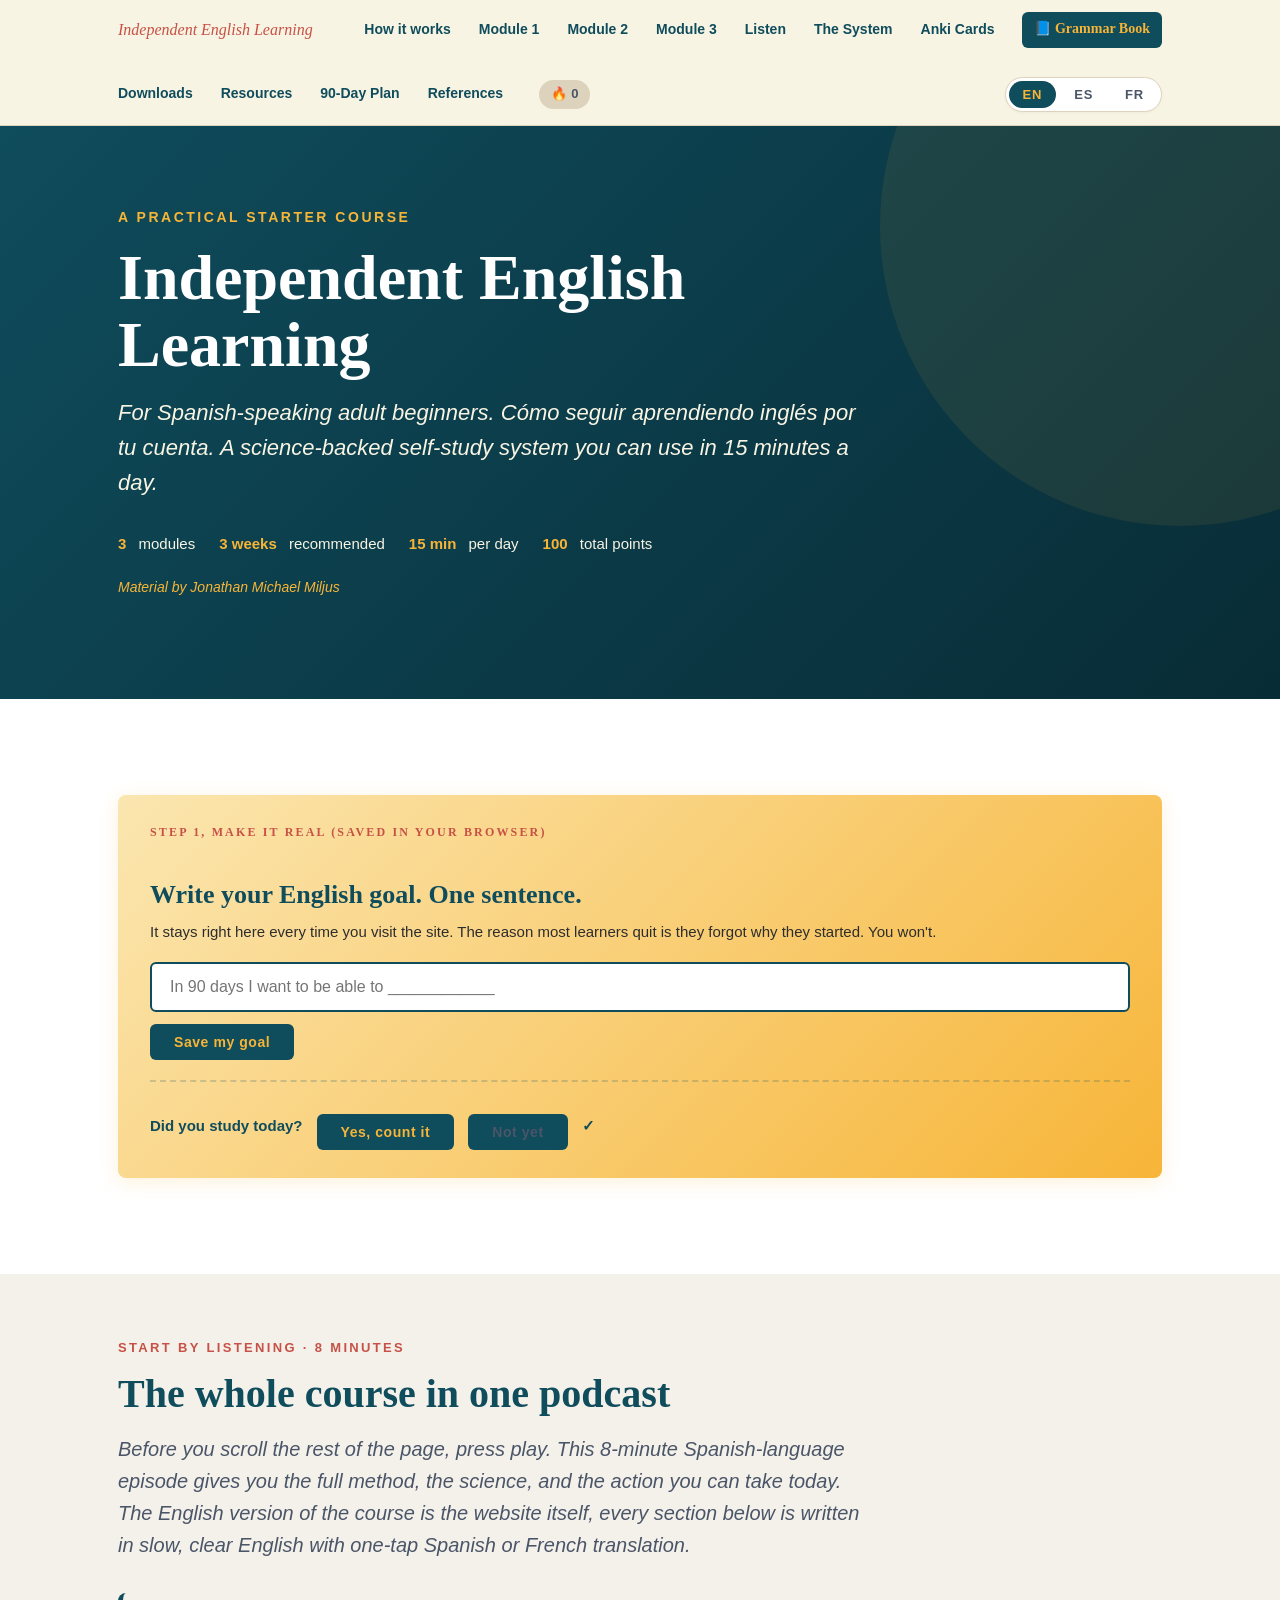
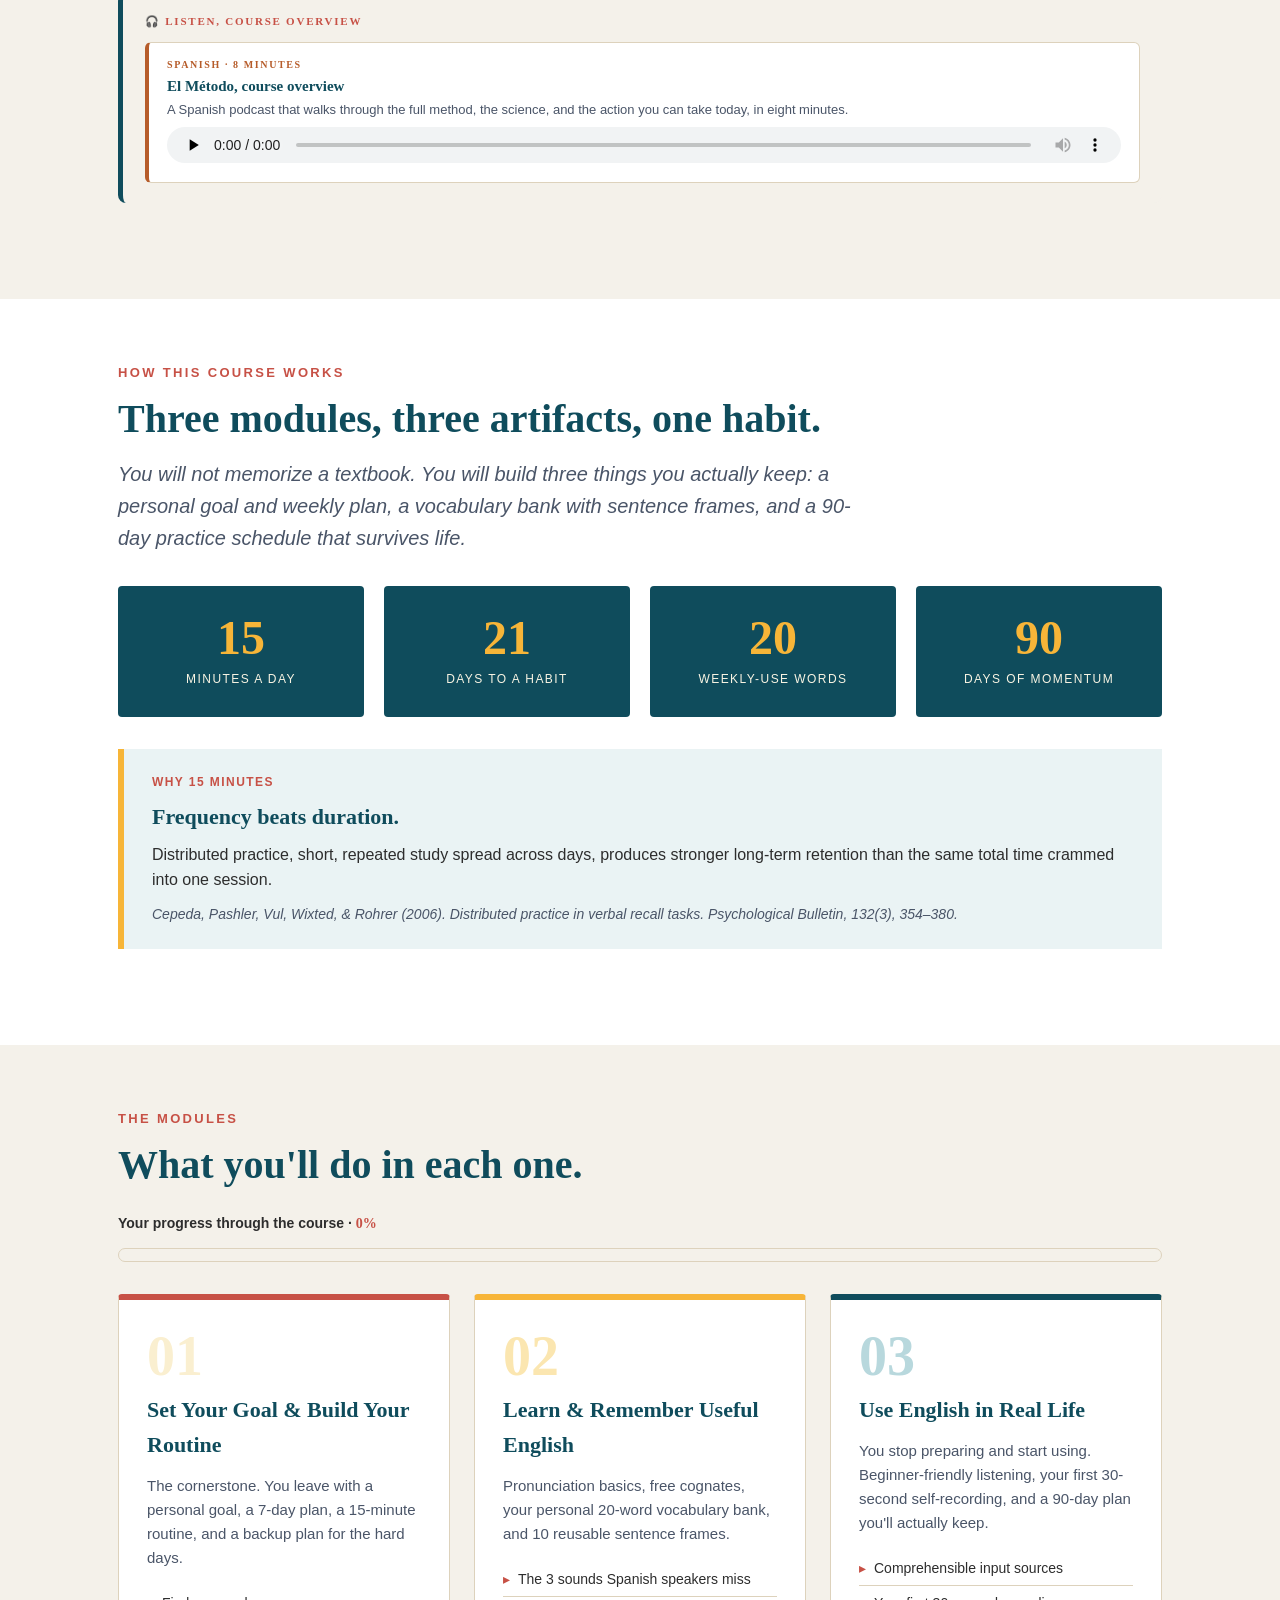
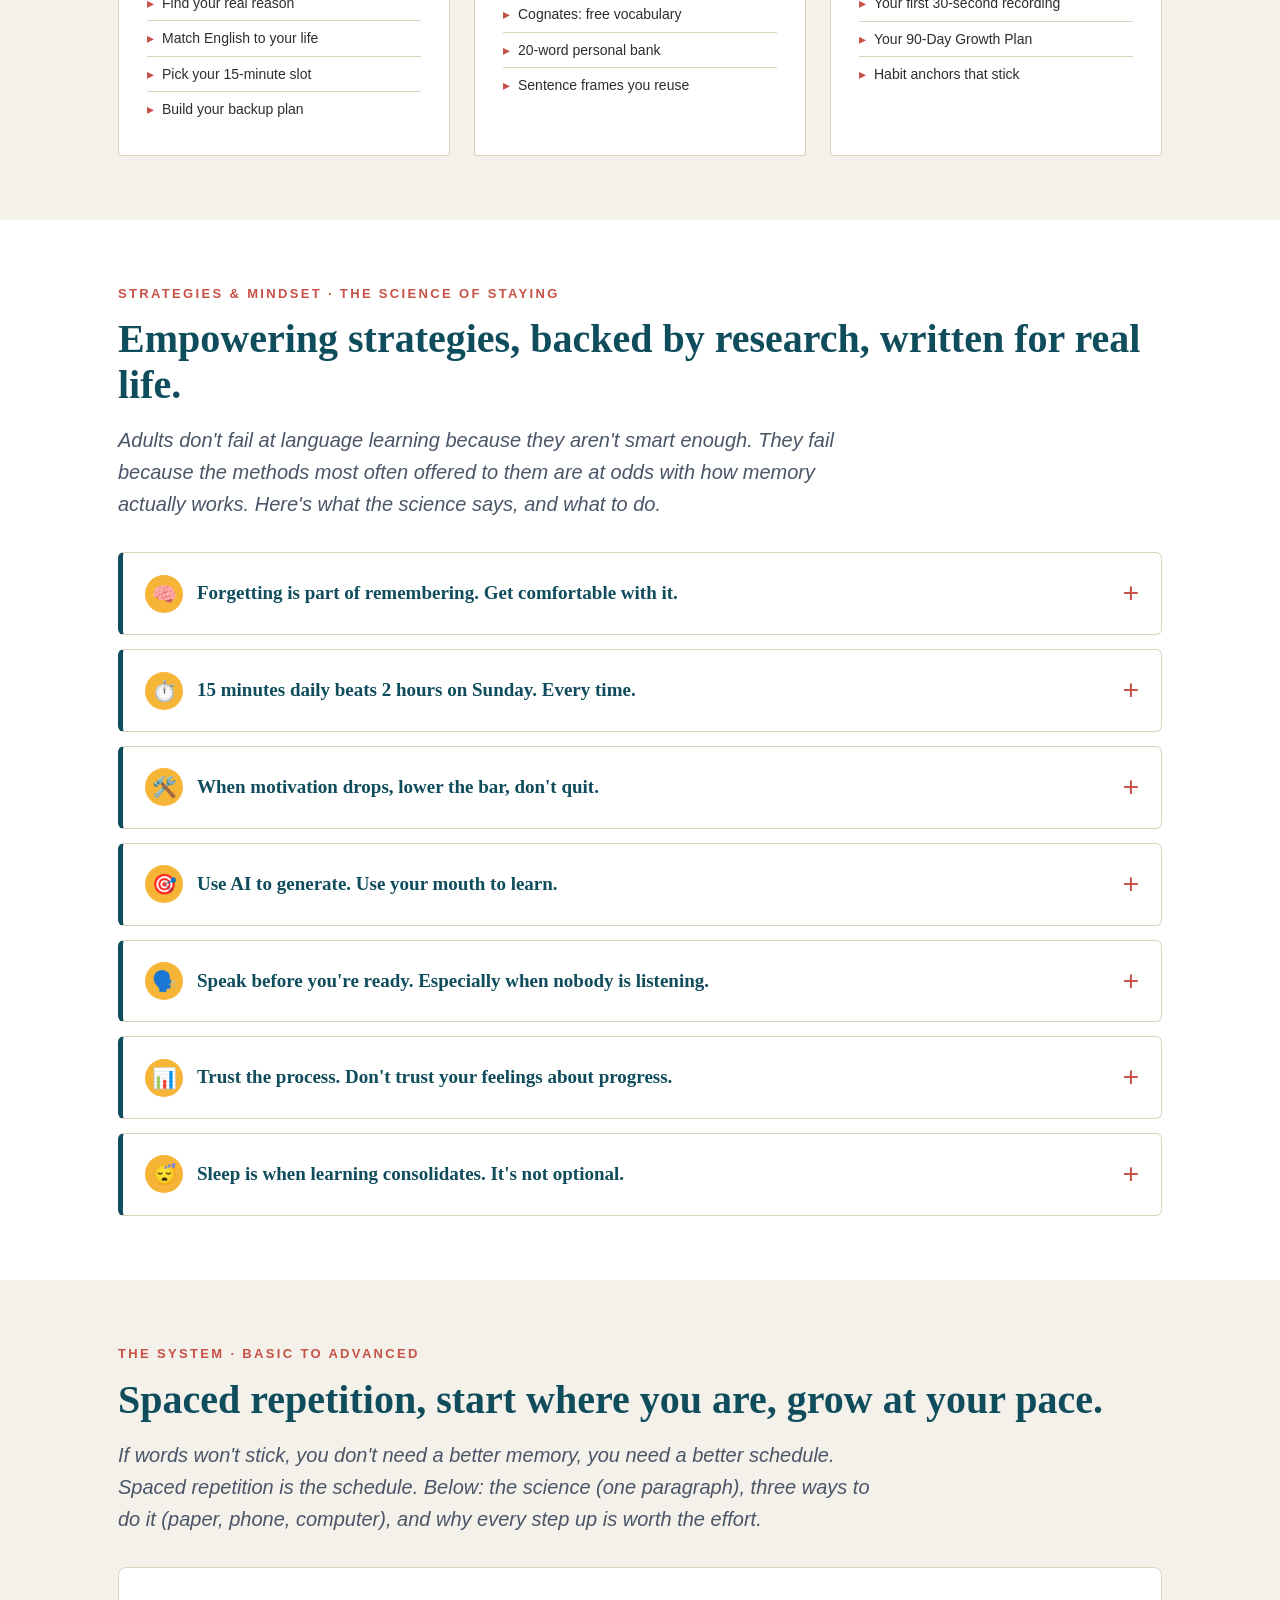
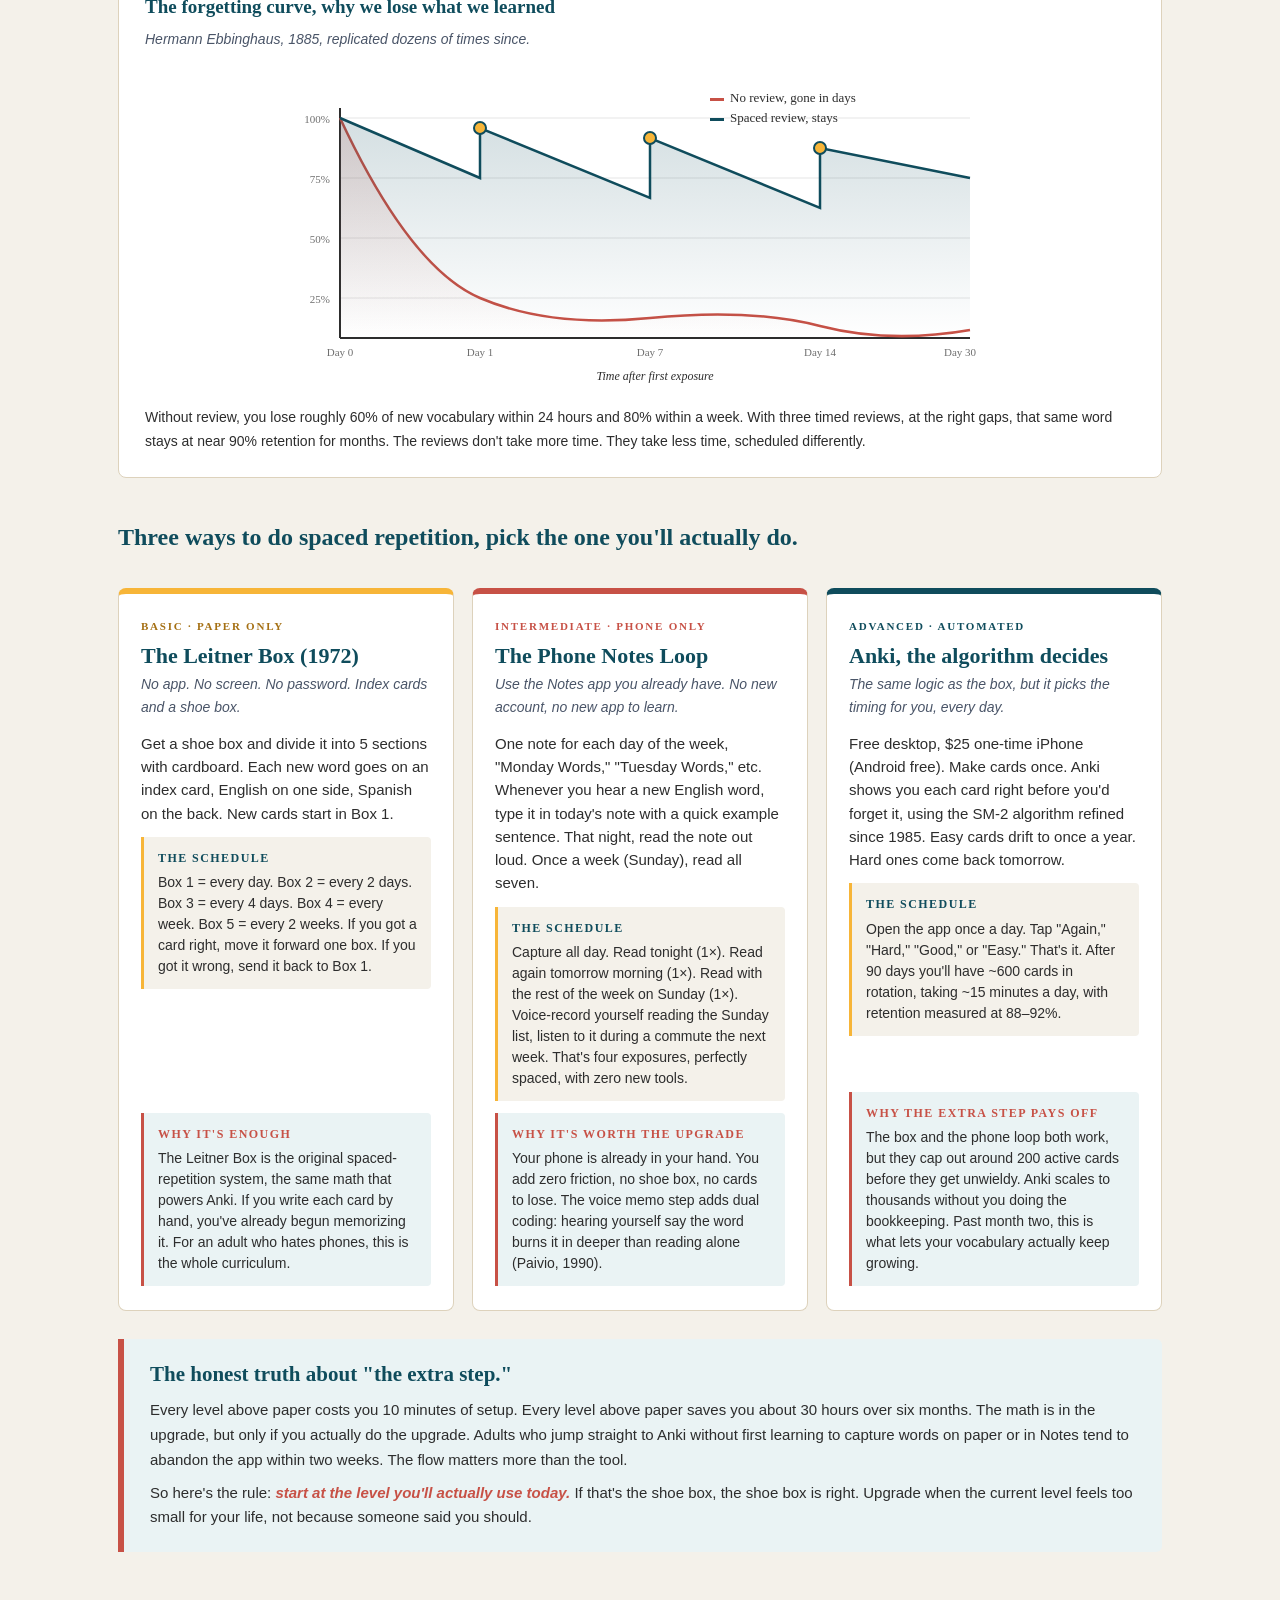
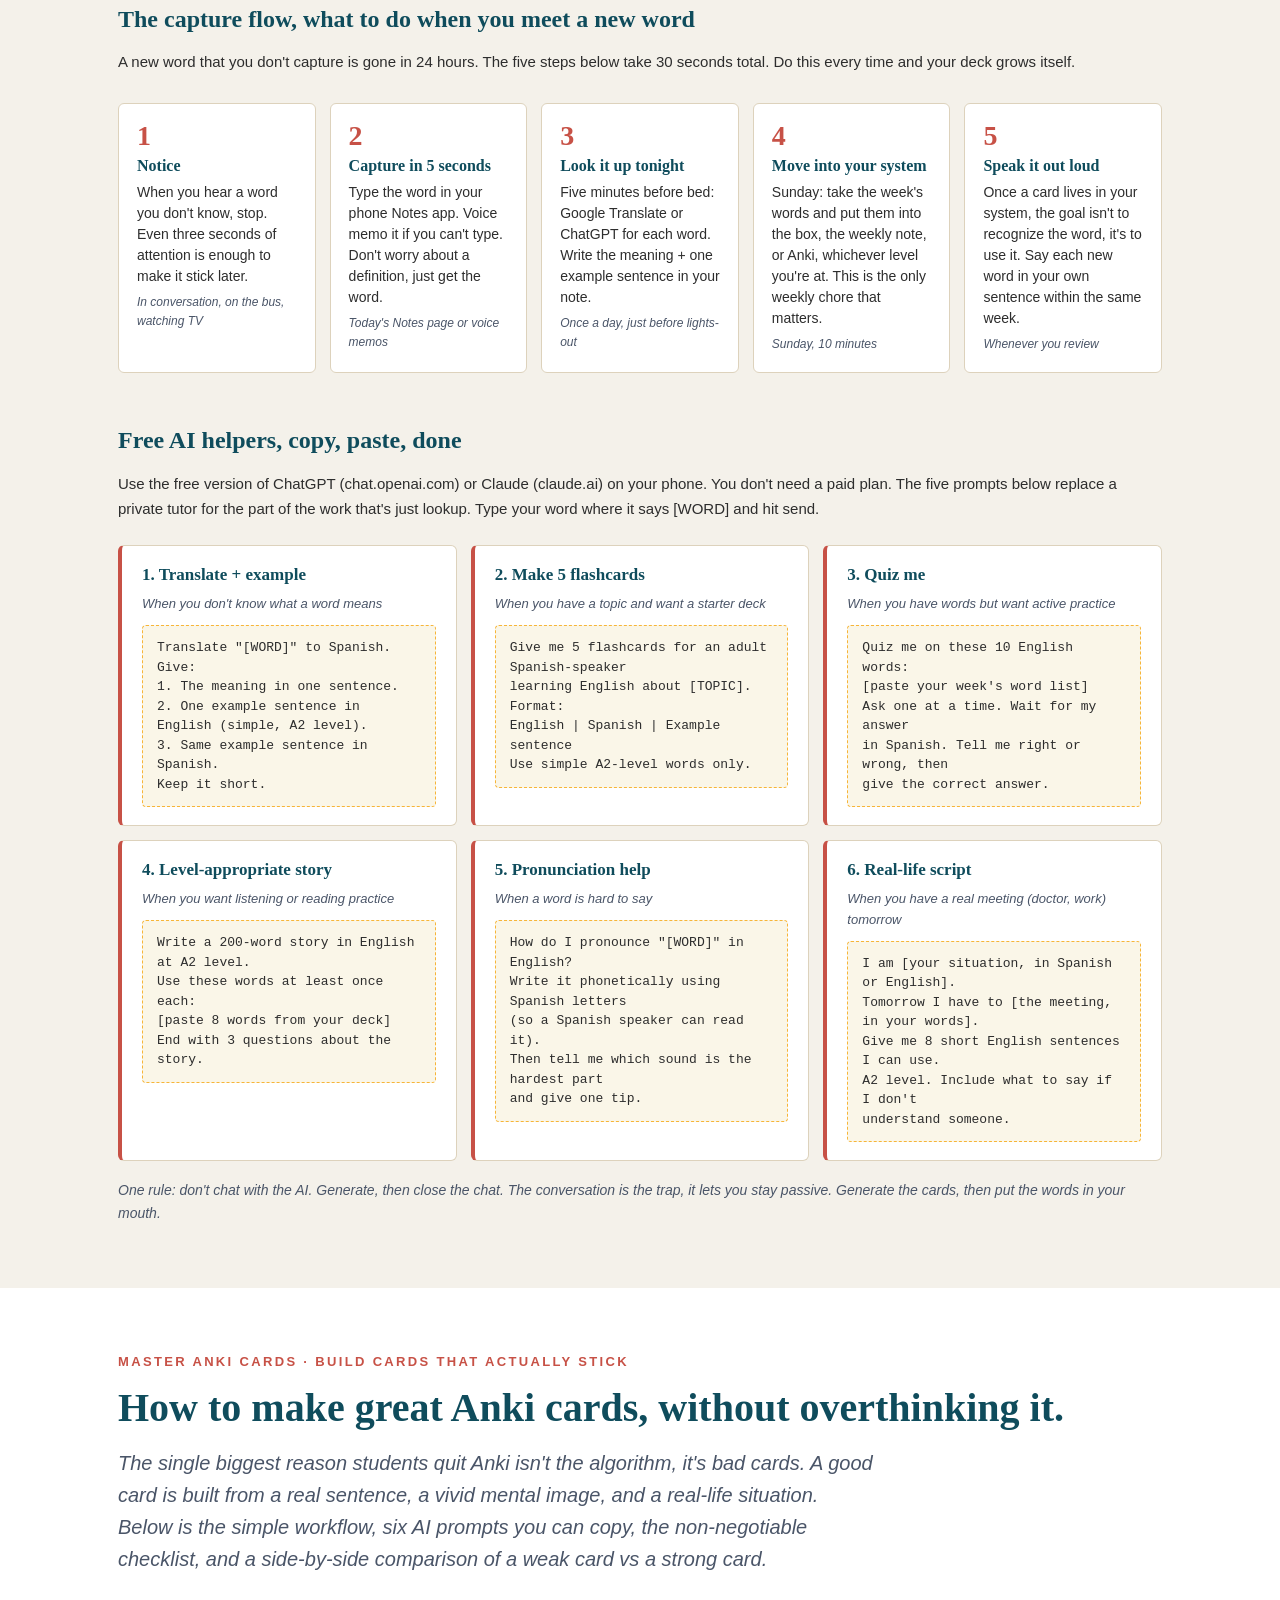
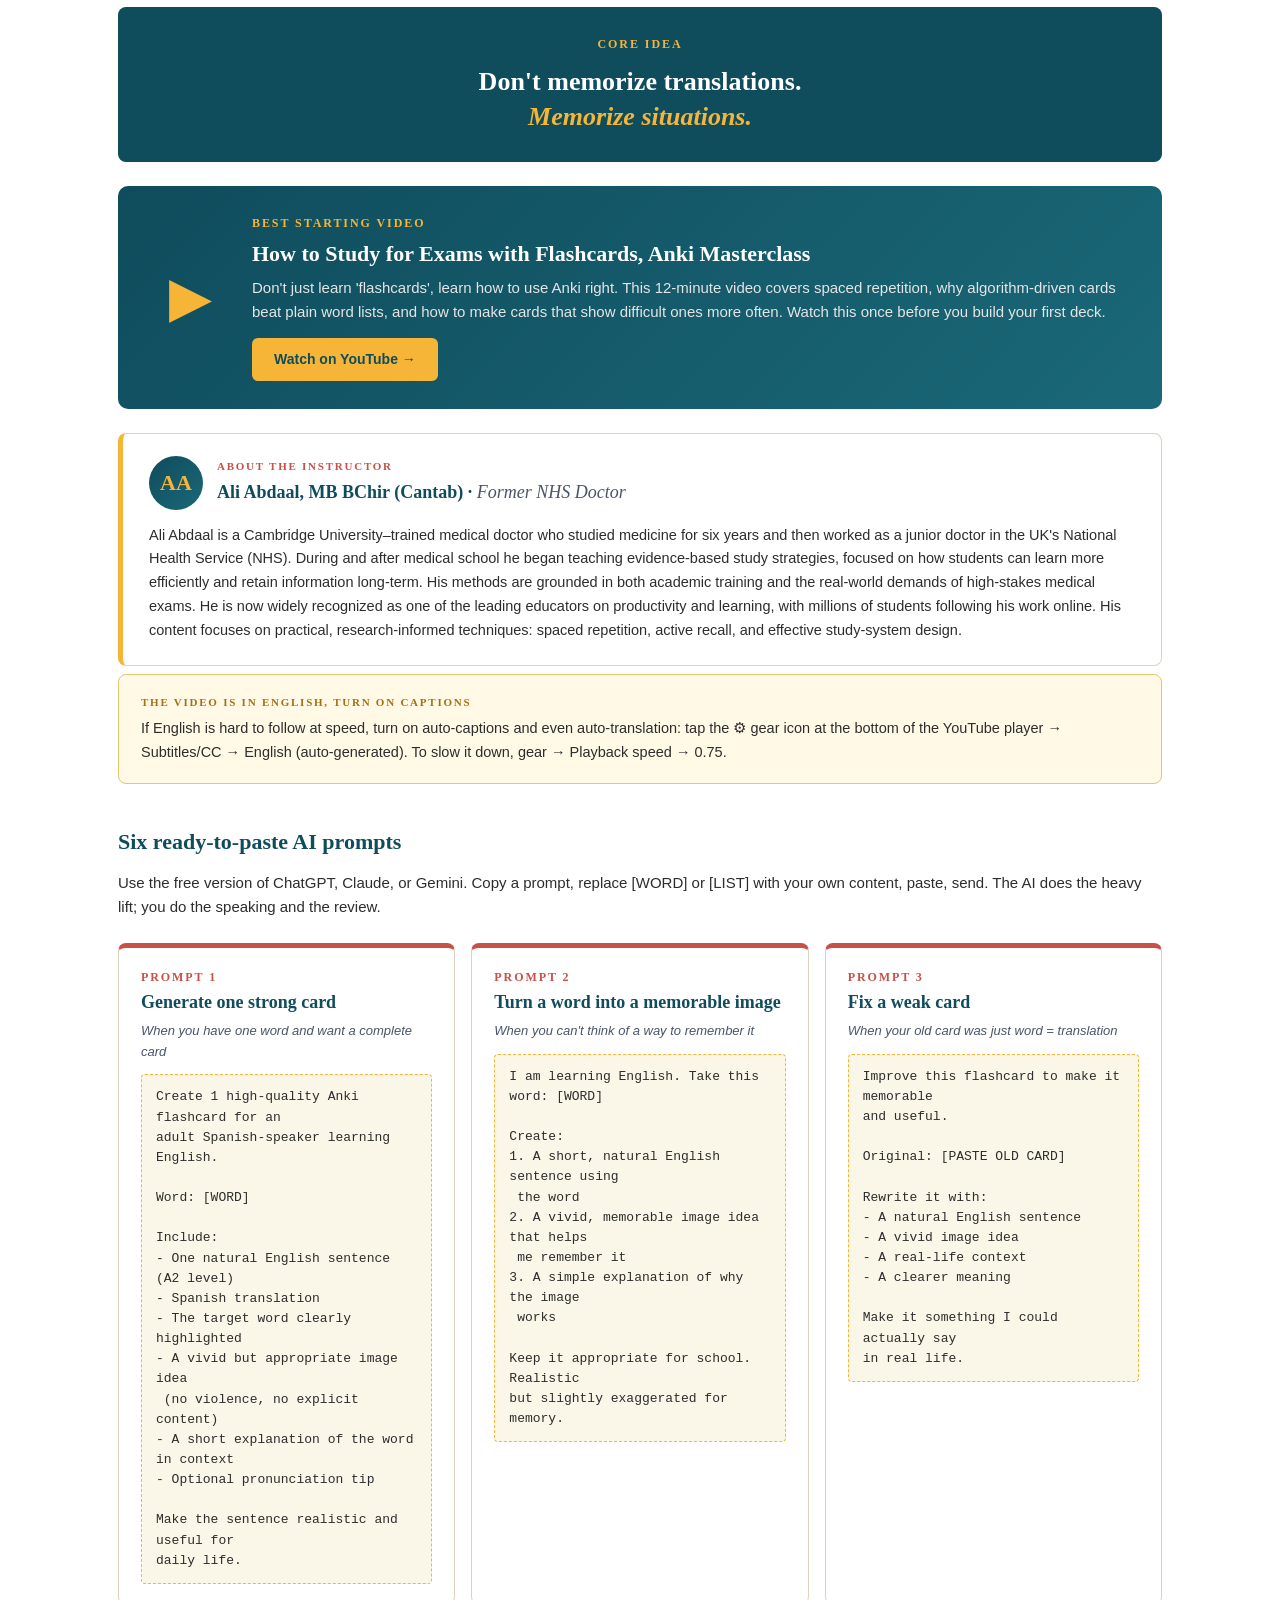
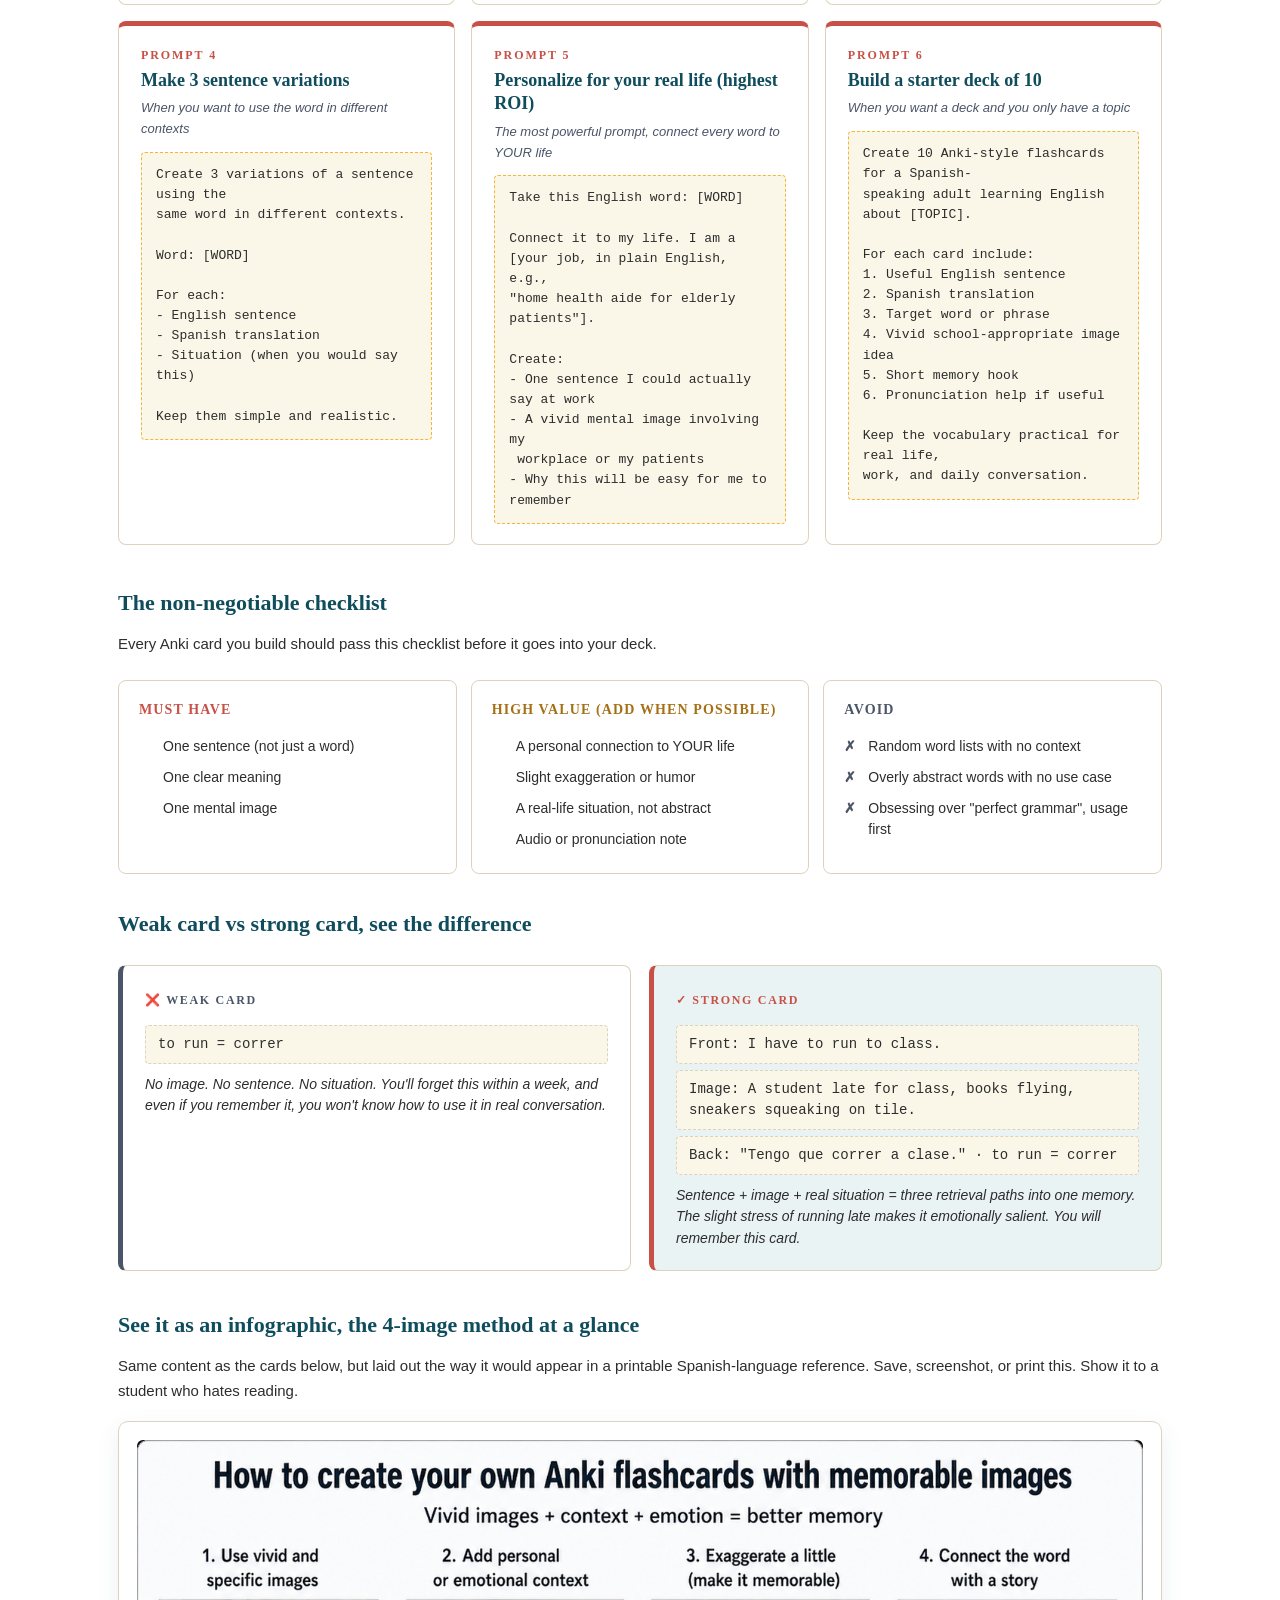
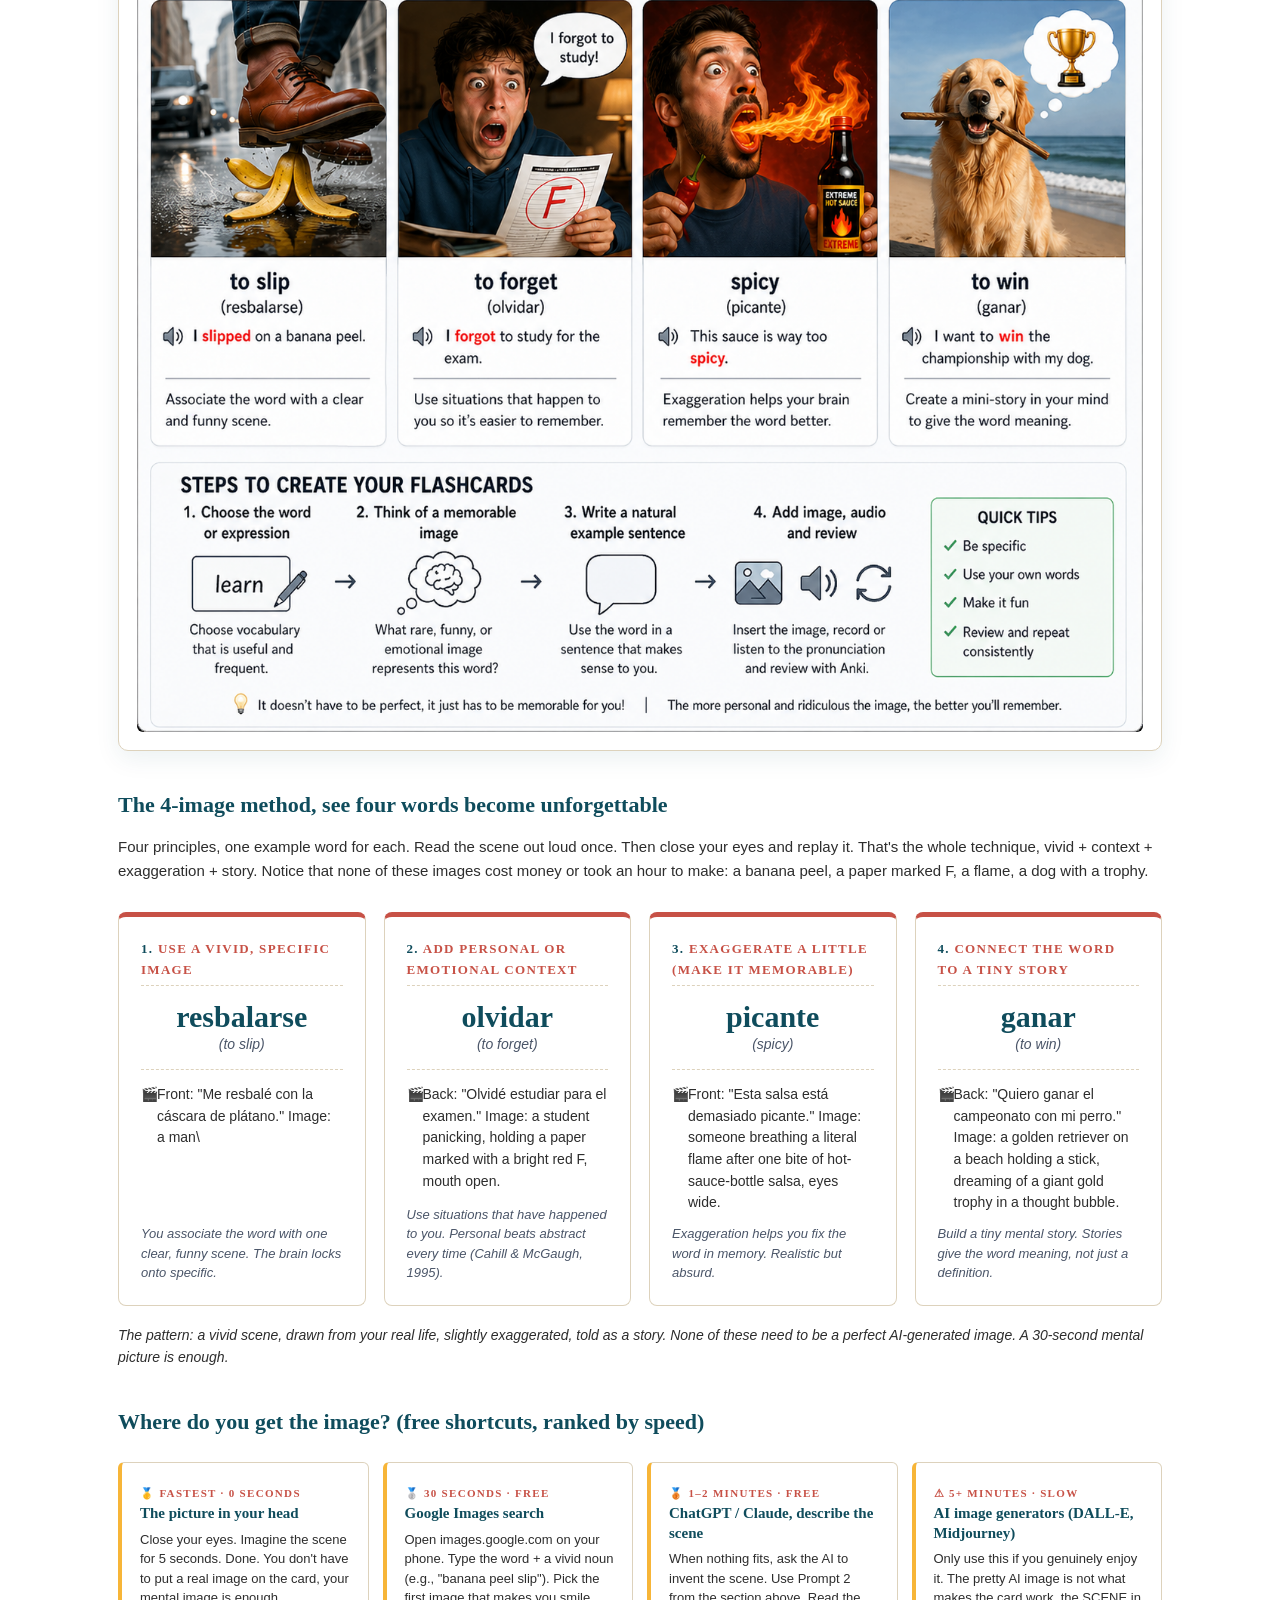
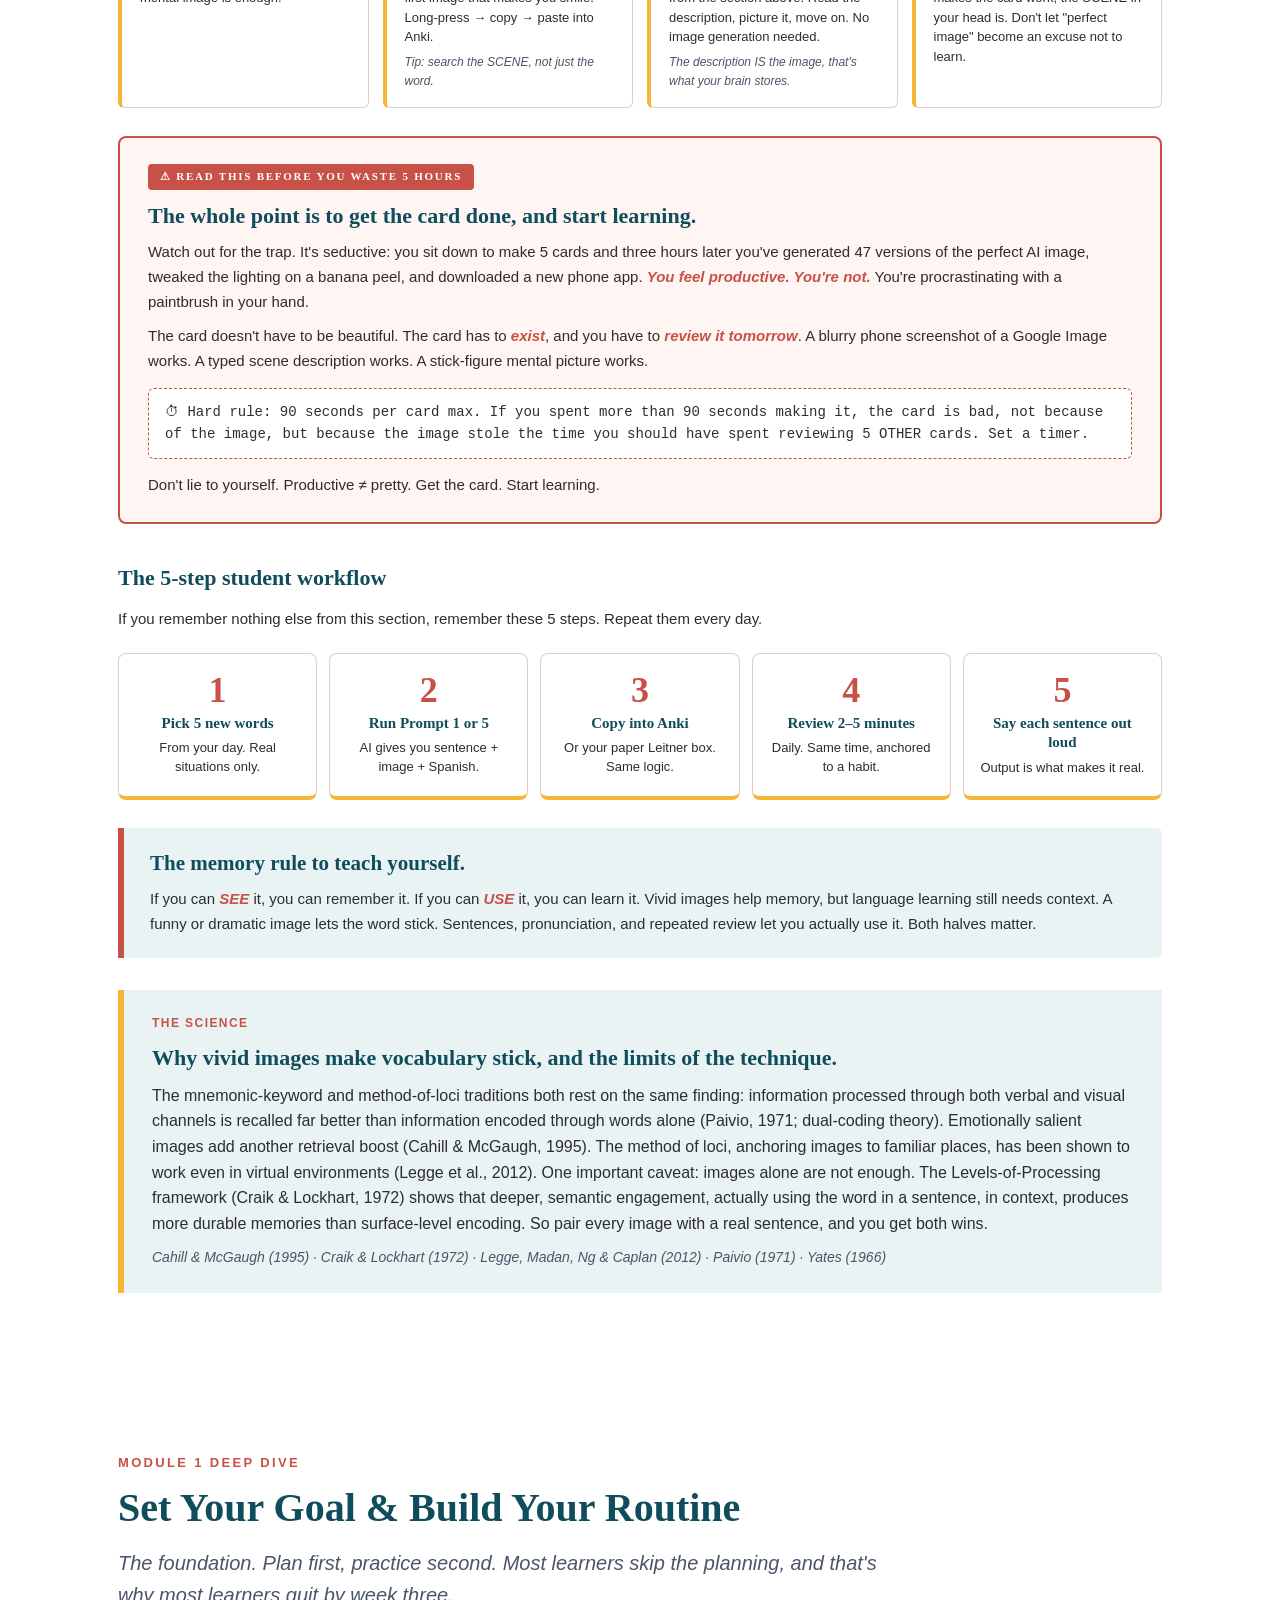
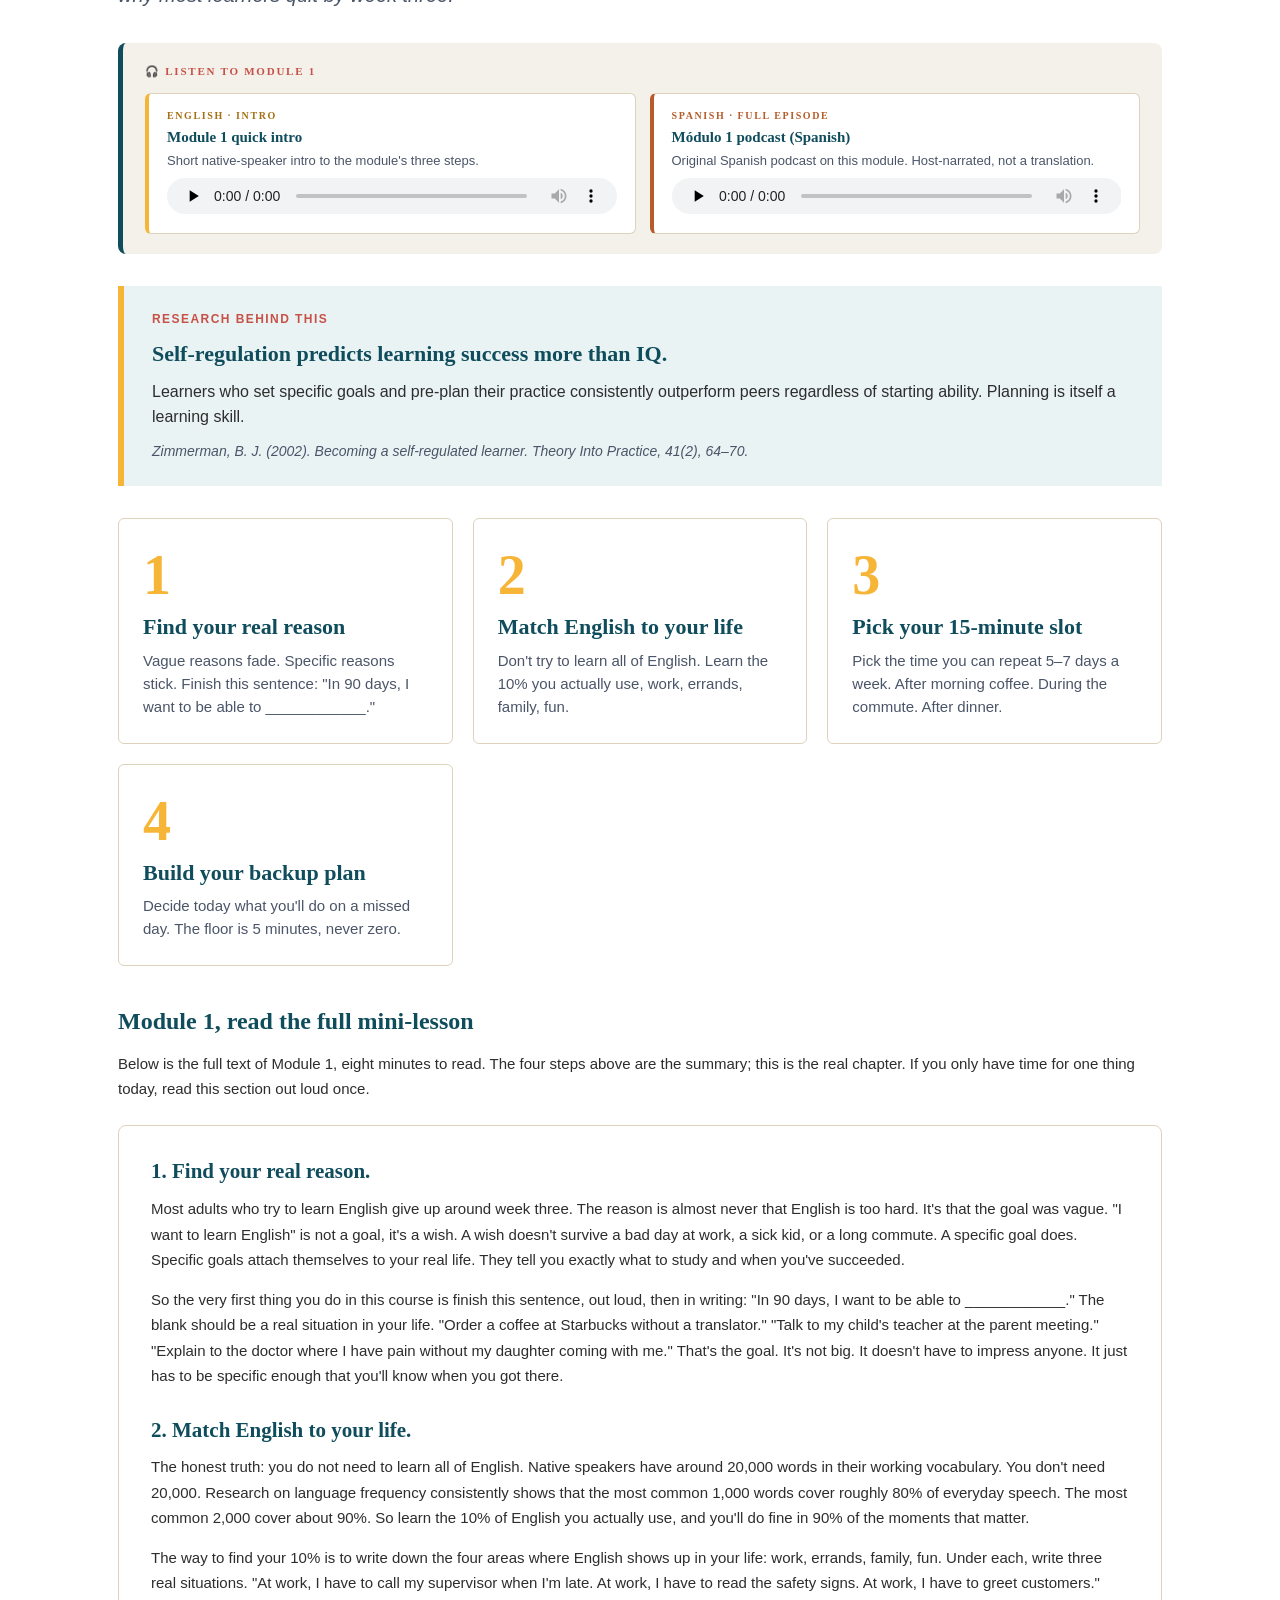
==== commit b43db18c: "Clarify Spanish podcasts are original content, not translations Spanish podcasts are deeper standalo" ====
--- a/index.html
+++ b/index.html
@@ -1064,9 +1064,9 @@
          <h5 data-en="El Método, course overview"
              data-es="El Método, vista general del curso"
              data-fr="El Método, aperçu du cours">El Método, course overview</h5>
-         <p data-en="Native Spanish narrator. The full method, the science, and the action you can take today, in 8 minutes."
-            data-es="Narrador nativo en español. El método completo, la ciencia, y la acción que puedes hacer hoy, en 8 minutos."
-            data-fr="Narrateur natif en espagnol. La méthode complète, la science, et l'action à entreprendre aujourd'hui, en 8 minutes.">Native Spanish narrator. The full method, the science, and the action you can take today, in 8 minutes.</p>
+         <p data-en="A Spanish podcast that walks through the full method, the science, and the action you can take today, in eight minutes."
+            data-es="Un podcast en español que recorre el método completo, la ciencia, y la acción que puedes hacer hoy, en ocho minutos."
+            data-fr="Un podcast en espagnol qui parcourt la méthode complète, la science, et l'action que vous pouvez faire aujourd'hui, en huit minutes.">A Spanish podcast that walks through the full method, the science, and the action you can take today, in eight minutes.</p>
          <audio controls preload="none"><source src="audio/the_method_overview_es.mp3" type="audio/mpeg"></audio>
        </div>
      </div>
